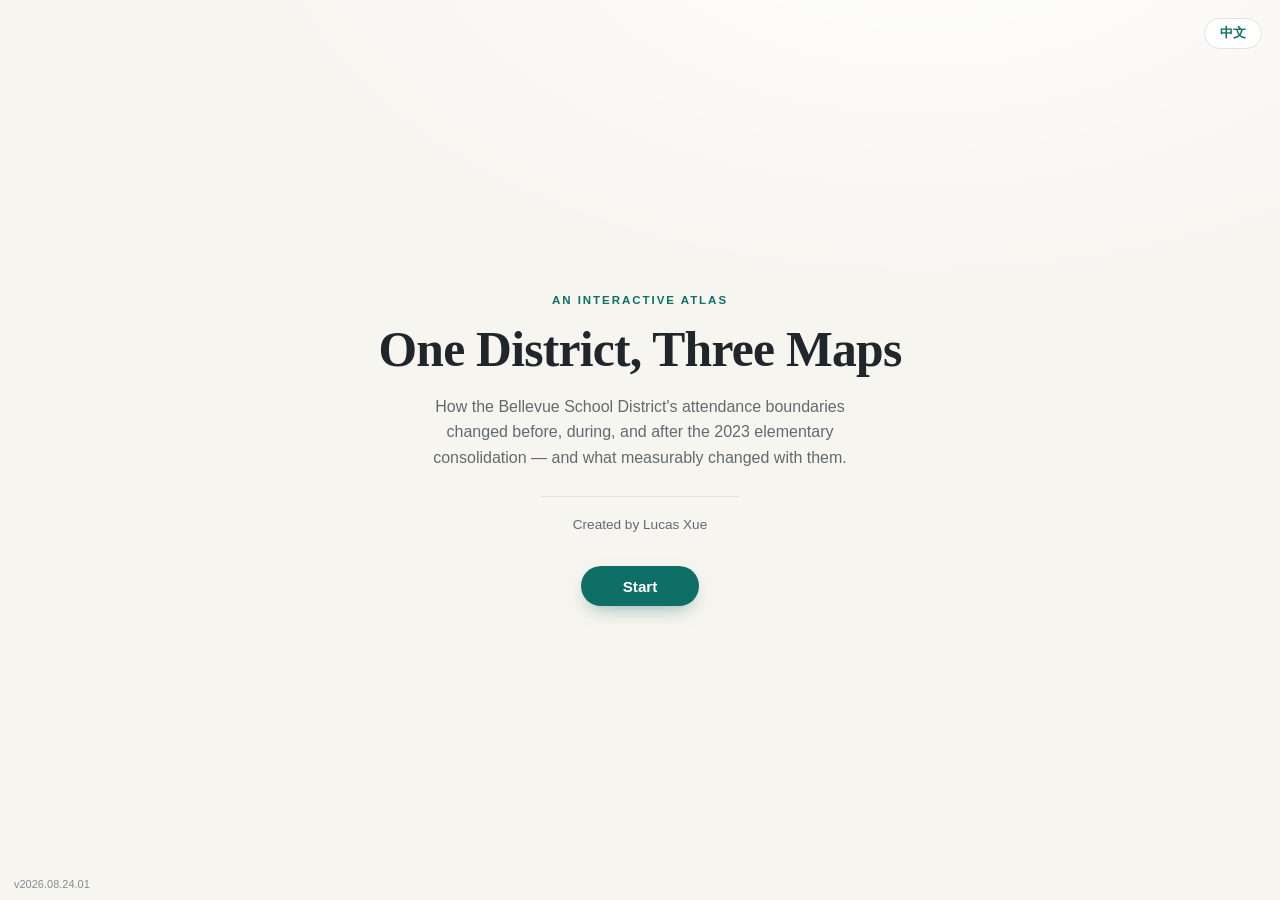
==== index.html @ 6201bab2 "Title page: author byline is Lucas Xue only; mentorship moves to an acknowledgement Per Prof. Zhao's" ====
<!DOCTYPE html>
<html lang="en">
<head>
  <meta charset="UTF-8" />
  <meta name="viewport" content="width=device-width, initial-scale=1.0" />
  <title>The 2023 Bellevue Elementary Rezoning</title>
  <meta name="description" content="An interactive map of how Bellevue School District's attendance-zone boundaries changed in 2023, and what changed with them." />
  <link rel="stylesheet" href="vendor/maplibre-gl.css?v=148" />
  <link rel="stylesheet" href="styles.css?v=148" />
  <script src="vendor/maplibre-gl-csp.js?v=148"></script>
</head>
<body>
  <div id="map"></div>

  <!-- Deployed-version stamp. Bump on EVERY push: YYYY.MM.DD.NN (NN = nth push that day). -->
  <div id="site-version" style="position:fixed;bottom:2px;left:50%;transform:translateX(-50%);z-index:6;font-size:11px;color:#2c3338;opacity:0.55;pointer-events:none;white-space:nowrap;">v2026.08.24.01</div>

  <!-- More-tabs launcher, top-left -->
  <div class="tabs-launcher">
    <button class="tabs-btn" id="tabs-btn" aria-expanded="false" aria-haspopup="true"><span data-i18n="moretabs">More tabs</span> <span class="tabs-caret">&#9662;</span></button>
    <div class="tabs-menu" id="tabs-menu" hidden>
      <a class="tabs-item tabs-link" href="changes.html" data-i18n="nav_changes">Boundary changes</a>
      <a class="tabs-item tabs-link" href="analysis.html" data-i18n="nav_analysis">Analysis</a>
      <a class="tabs-item tabs-link" href="methods.html" data-i18n="nav_methods">Methods &amp; sources</a>
      <a class="tabs-item tabs-link" href="definitions.html" data-i18n="nav_defs">Definitions &amp; references</a>
    </div>
  </div>

  <!-- Floating layers / legend card -->
  <div class="panel panel-legend" id="legend-panel">
    <button class="district-btn" id="district-btn" data-i18n="ov">District overview</button>
    <button class="district-btn" id="graph-btn" data-i18n="gm">Graph mode</button>
    <div class="level-tabs state-tabs" role="tablist" aria-label="District era">
      <button class="level-tab state-tab" role="tab" aria-selected="false" data-state="a" data-i18n="st_a">pre-2018</button>
      <button class="level-tab state-tab" role="tab" aria-selected="false" data-state="b" data-i18n="st_b">2018&ndash;2023</button>
      <button class="level-tab state-tab is-active" role="tab" aria-selected="true" data-state="c" data-i18n="st_c">2023&ndash;now</button>
    </div>
    <div class="level-tabs" role="tablist" aria-label="School level">
      <button class="level-tab is-active" role="tab" aria-selected="true" data-level="elementary" data-i18n="lv_e">Elementary</button>
      <button class="level-tab" role="tab" aria-selected="false" data-level="middle" data-i18n="lv_m">Middle</button>
      <button class="level-tab" role="tab" aria-selected="false" data-level="high" data-i18n="lv_h">High</button>
    </div>
    <div class="legend-row">
      <span class="swatch swatch-zone"></span>
      <span id="zone-legend-label">Elementary attendance zone (2023&ndash;present)</span>
    </div>
    <div class="legend-row">
      <span class="swatch swatch-district"></span>
      <span data-i18n="leg_district">School district boundary</span>
    </div>
    <div class="legend-row">
      <span class="pin-swatch pin-main"></span>
      <span data-i18n="leg_main">Attendance-area school</span>
    </div>
    <div class="legend-row">
      <span class="pin-swatch pin-choice"></span>
      <span data-i18n="leg_choice">Choice school</span>
    </div>
    <p class="map-hint" data-i18n="hint">Click a zone for its metrics &middot; click a pin for the school</p>

    <div class="choro-legend" id="choro-legend" hidden></div>

    <div class="panel-divider"></div>
    <div class="basemap-controls">
      <span class="control-label" data-i18n="lay">Layers</span>
      <label class="chk"><input type="checkbox" id="chk-neighborhoods" /> <span class="nbh-swatch"></span><span data-i18n="nbh">Neighborhoods</span></label>
      <label class="chk"><input type="checkbox" id="chk-racelayer" /> <span data-i18n="race">Racial composition (blocks)</span></label>
      <div class="pin-mode race-opts" id="race-opts" hidden>
        <button class="pin-mode-btn race-grp on" data-grp="w" data-i18n="r_w">White</button>
        <button class="pin-mode-btn race-grp" data-grp="a" data-i18n="r_a">Asian</button>
        <button class="pin-mode-btn race-grp" data-grp="h" data-i18n="r_h">Hispanic</button>
        <button class="pin-mode-btn race-grp" data-grp="b" data-i18n="r_b">Black</button>
      </div>
      <button class="info-btn" id="nbh-info-btn" aria-expanded="false" title="Why some areas have no neighborhood">i</button>
      <div class="metric-defs layer-info" id="nbh-info" data-i18n="nbh_info" hidden>
        These are the City of Bellevue's official neighborhoods, so they cover the city only. The school
        district also reaches into Clyde Hill, Medina, Hunts Point, Yarrow Point, Beaux Arts, and parts of
        Redmond, Kirkland &amp; Newcastle &mdash; separate towns with no Bellevue neighborhood. Likewise, some
        neighborhoods (e.g. Cougar Mountain / Lakemont) are partly served by other school districts.
        <br /><br />
        <b>How the split count works:</b> each neighborhood is colored by how many of this level's
        attendance zones its school-age children are divided across. Portions living <em>outside</em> the
        district do <b>not</b> count as an extra school &mdash; they are listed separately in the popup.
        Green = kept whole (1 school); red = split across the most schools.
      </div>
    </div>
    <div class="panel-divider"></div>
    <div class="basemap-controls">
      <span class="control-label" data-i18n="exp">Explore &mdash; what's my school?</span>
      <div class="addr-row">
        <input type="text" id="addr-input" data-i18n-ph="ph_addr" placeholder="Add a pin: type an address&hellip;" />
        <button id="addr-go" title="Search the address and add a pin" data-i18n="add">Add</button>
      </div>
      <button class="pin-btn ghost" id="add-pin-btn" data-i18n="pin_click">&hellip;or click the map to place a pin</button>
      <button class="pin-btn ghost" id="route-btn" data-i18n="route">Measure a route (two blue markers)</button>
      <div class="route-info" id="route-info" hidden></div>
    </div>
    <div class="panel-divider"></div>
    <div class="basemap-controls">
      <span class="control-label" data-i18n="tm">Travel mode</span>
      <div class="pin-mode profile-mode">
        <button class="pin-mode-btn profile-btn on" data-profile="drive" data-i18n="drv">driving</button>
        <button class="pin-mode-btn profile-btn" data-profile="walk" data-i18n="wlk">walking</button>
      </div>
    </div>
    <div class="panel-divider"></div>
    <div class="basemap-controls">
      <span class="control-label" data-i18n="du">Distance units</span>
      <div class="pin-mode unit-mode">
        <button class="pin-mode-btn unit-btn" data-unit="mi" data-i18n="u_mi">miles</button>
        <button class="pin-mode-btn unit-btn" data-unit="km" data-i18n="u_km">km</button>
      </div>
    </div>
    <div class="panel-divider"></div>
    <button class="lang-btn" id="panel-lang" title="Switch language">中文</button>
  </div>

  <!-- Zone detail side panel (opens on zone click) -->
  <aside class="panel panel-detail" id="detail-panel" aria-live="polite">
    <button class="detail-close" id="detail-close" aria-label="Close panel">&times;</button>
    <div id="detail-body"></div>
  </aside>

  <!-- Graph mode: small-multiple era charts -->
  <div id="graph-mode" hidden>
    <div class="gm-head">
      <div>
        <h2 data-i18n="gm_title">Graph mode</h2>
        <p class="gm-note" data-i18n="gm_note">Each chart tracks one measure for one school's zone across the three boundary eras.
        Demographics use the fixed 2020 population snapshot, so changes reflect <b>boundary changes only</b>.
        Distance measures follow the current travel mode. Descriptive only &mdash; no judgment implied.</p>
      </div>
      <button class="district-btn gm-close-btn" id="gm-close" data-i18n="gm_back">&larr; Back to map</button>
    </div>
    <div class="gm-grid" id="gm-grid"></div>
  </div>

  <!-- Entry screens + shared language state (injected; shown on fresh entry only) -->
  <script src="intro.js?v=148"></script>

  <script>
    (function () {
      const btn = document.getElementById("tabs-btn");
      const menu = document.getElementById("tabs-menu");
      const setOpen = (open) => {
        menu.hidden = !open;
        btn.setAttribute("aria-expanded", String(open));
      };
      btn.addEventListener("click", (e) => {
        e.stopPropagation();
        setOpen(menu.hidden);
      });
      document.addEventListener("click", (e) => {
        if (!menu.hidden && !menu.contains(e.target)) setOpen(false);
      });
      document.addEventListener("keydown", (e) => {
        if (e.key === "Escape" && !menu.hidden) setOpen(false);
      });
    })();
  </script>

  <script>
    const MAPTILER_KEY = "z7fBe8Wbh3urlylwknlf";
    const DATA_VER = "148";   // cache-bust the data GeoJSON when it is regenerated

    /* ---- in-place Chinese for all dynamic panel content ----
     * T() looks a string up in ZHD when the shared language is Chinese and
     * falls back to the English original, so unmatched data values stay safe. */
    const isZH = () => (localStorage.getItem("bsd_lang") || "en") === "zh";
    const ZHD = {
      /* metric labels */
      "Convex hull ratio": "凸包比", "Min. rectangle ratio": "最小外接矩形比",
      "Moment of inertia": "转动惯量", "Area": "面积", "Perimeter": "周长",
      "Polsby–Popper percentile": "Polsby–Popper 百分位", "Reock percentile": "Reock 百分位",
      "Convex hull percentile": "凸包比百分位",
      "White %": "白人 %", "Asian %": "亚裔 %", "Hispanic %": "西语裔 %", "Black %": "非裔 %",
      "Median household income": "家庭收入中位数", "Median home value": "房价中位数",
      "Limited-English households %": "英语能力有限户 %",
      "School-age population (5–17)": "学龄人口（5–17 岁）",
      "Mix gap (difference from district mix)": "构成差距（与全学区构成之差）",
      "School enrollment (actual headcount)": "在校人数（实际统计）",
      "Building capacity (seats)": "校舍容量（座位数）",
      "Utilization (% of capacity)": "使用率（容量百分比）",
      "Avg. distance to assigned school": "到指定学校的平均距离",
      "Within 3 km of assigned school": "距指定学校 3 公里内",
      "Avg. distance to Advanced Learning": "到高阶学习的平均距离",
      "Within 3 km of Advanced Learning": "距高阶学习 3 公里内",
      "Avg. distance to dual-language": "到双语沉浸的平均距离",
      "Within 3 km of dual-language": "距双语沉浸 3 公里内",
      "Avg. distance to special-ed": "到特教项目的平均距离",
      "Within 3 km of special-ed": "距特教项目 3 公里内",
      "Avg. distance to IB (Interlake)": "到 IB（Interlake）的平均距离",
      "Within 3 km of IB (Interlake)": "距 IB（Interlake）3 公里内",
      "White residents": "白人居民数", "Asian residents": "亚裔居民数",
      "Hispanic residents": "西语裔居民数", "Black residents": "非裔居民数",
      "Limited-English households": "英语能力有限的家庭户数",
      "Children within 3 km of assigned school": "距指定学校 3 公里内的儿童数",
      "Children within 3 km of Advanced Learning": "距高阶学习 3 公里内的儿童数",
      "Children within 3 km of dual-language": "距双语沉浸 3 公里内的儿童数",
      "Children within 3 km of special-ed": "距特教项目 3 公里内的儿童数",
      "Children within 3 km of IB (Interlake)": "距 IB（Interlake）3 公里内的儿童数",
      /* metric hints */
      "4πA ÷ P², where A = area, P = perimeter. 1 = a perfect circle; lower = more contorted outline.":
        "4πA ÷ P²，其中 A 为面积，P 为周长。1 = 正圆；越低表示轮廓越曲折。",
      "This zone's Polsby–Popper score ranked against the other zones at the same level.":
        "该分区的 Polsby–Popper 得分在同学段各分区中的排位。",
      "Area ÷ area of the smallest circle that encloses the zone. 1 = a circle.":
        "面积 ÷ 能包住该分区的最小圆的面积。1 = 圆形。",
      "This zone's Reock score ranked against the other zones at the same level.":
        "该分区的 Reock 得分在同学段各分区中的排位。",
      "Area ÷ area of the zone's convex hull (the smallest convex shape containing it). Measures how much the outline caves in.":
        "面积 ÷ 该分区凸包（包含它的最小凸形）的面积。测量轮廓向内凹陷的程度。",
      "This zone's convex-hull ratio ranked against the other zones at the same level.":
        "该分区的凸包比在同学段各分区中的排位。",
      "Area ÷ area of the smallest rotated rectangle that encloses the zone.":
        "面积 ÷ 能装下该分区的最小旋转矩形的面积。",
      "A² ÷ (2π · polar second moment of area about the centroid). 1 = a circle; rewards mass held close to the center.":
        "A² ÷（2π · 关于质心的极二阶矩）。1 = 圆形；面积越集中于中心得分越高。",
      "Zone area, computed in UTM zone 10N (metres).": "分区面积，按 UTM 第 10N 带（米制）计算。",
      "Length of the zone boundary, computed in UTM zone 10N.": "分区边界长度，按 UTM 第 10N 带计算。",
      /* race + program labels */
      "White": "白人", "Asian": "亚裔", "Hispanic": "西语裔", "Black": "非裔",
      "Two or more": "两个及以上族裔", "Other": "其他",
      "Advanced Learning": "高阶学习项目", "Dual-language immersion": "双语沉浸项目",
      "Special-ed program": "特殊教育项目", "International Baccalaureate (IB)": "国际文凭课程（IB）",
      /* level / era words */
      "Elementary attendance zone": "小学入学分区", "Middle school attendance zone": "初中入学分区",
      "High school attendance zone": "高中入学分区",
      "Elementary": "小学", "Middle School": "初中", "High School": "高中",
      "pre-2018": "2018 年前", "2023–present": "2023 至今",
      "pre-2018 boundaries (federal SABS 2015-16 survey — approximate)": "2018 年前边界（联邦 SABS 2015–16 调查，近似）",
      "2018–2023 boundaries": "2018–2023 边界",
      "current (post-2023) boundaries": "现行（2023 年后）边界",
      /* school popup data values */
      "Attendance-area school": "划片入学学校",
      "Choice / immersion school": "选校制／沉浸式学校",
      "Choice school (grades 6–12)": "选校制学校（6–12 年级）",
      "Advanced Learning Centered": "高阶学习项目（AL Centered）",
      "Advanced Placement (AP)": "大学先修课程（AP）",
      "Arabic Language Program": "阿拉伯语项目",
      "Bellevue Big Picture (choice)": "Bellevue Big Picture（选校制）",
      "Cascade (social / emotional / behavioral)": "Cascade（社交／情绪／行为）",
      "Inclusion": "融合教育",
      "Integrated Preschool (ages 3-5)": "融合学前班（3–5 岁）",
      "Japanese Dual Language Immersion": "日语双语沉浸",
      "Korean Language Program": "韩语项目",
      "Mandarin Dual Language Immersion": "中文双语沉浸",
      "Olympic (autism spectrum)": "Olympic（自闭症谱系）",
      "Pacific (developmental / intellectual disabilities)": "Pacific（发育／智力障碍）",
      "Spanish Dual Language Immersion (schoolwide)": "西班牙语双语沉浸（全校制）",
      "Spanish Dual Language Immersion (strand)": "西班牙语双语沉浸（班级制）",
      "Transitions (ages 18-21)": "Transitions（18–21 岁）",
      /* small UI bits */
      "percent": "百分比", "counts": "数量", "distance": "距离", "time": "时间",
      "distribution": "分布", "price history": "房价历史",
      "Avg. walk time": "平均步行时间", "Avg. drive time": "平均驾车时间",
      "Avg. walking distance": "平均步行距离", "Avg. road distance": "平均道路距离",
      "Avg. straight-line distance": "平均直线距离",
      "Within 20 min walk": "步行 20 分钟内", "Within 10 min drive": "驾车 10 分钟内",
      "Within 3 km": "3 公里内",
      "Enrollment": "在校人数", "Building capacity": "校舍容量", "Utilization": "使用率",
      "Rezoning history": "重划历史", "At a glance": "一览",
      "pre-'18": "'18 前", "'23–now": "'23–今",
      "Ranking": "排名", "Hide ranking": "收起排名",
      /* stability strips */
      "Opened fall 2018, at the start of this era; closed in the 2023 consolidation at its end.":
        "2018 年秋开办（本时期之初）；本时期结束时在 2023 年合并中关闭。",
      "Closed in the 2023 consolidation, at the end of this era.": "本时期结束时在 2023 年合并中关闭。",
      "Gave up territory when Wilburton opened (2018); took much of it back when Wilburton closed (2023).":
        "Wilburton 开办时（2018）划出土地；Wilburton 关闭时（2023）收回大半。",
      "No boundary changes during this era (2018–2023).": "本时期（2018–2023）边界无变化。",
      "Middle-school boundaries did not change during this era.": "本时期初中边界未变。",
      "High-school boundaries did not change during this era.": "本时期高中边界未变。",
      "Later closed in the 2023 consolidation.": "后于 2023 年合并中关闭。",
      "Later gave up territory when Wilburton opened (2018).": "后在 Wilburton 开办时（2018）划出土地。",
      "Boundaries as surveyed in the federal SABS 2015-16 snapshot (different source than the city layers — approximate).":
        "边界来自联邦 SABS 2015–16 调查快照（与市政图层来源不同，近似）。",
      "Middle-school boundaries unchanged across all three eras.": "初中边界三个时期均未变。",
      "High-school boundaries unchanged across all three eras.": "高中边界三个时期均未变。",
      "Rezoned twice in five years: gave up territory when Wilburton opened (2018), then took much of it back when Wilburton closed (2023).":
        "五年内被重划两次：Wilburton 开办时（2018）划出土地，Wilburton 关闭时（2023）又收回大半。",
      "Rezoned in 2023: absorbed most of the closed Eastgate zone.": "2023 年被重划：吸收了被关闭的 Eastgate 分区的大部分。",
      "Rezoned in 2023 in name only: gained about four acres of the closed Eastgate zone, too small to contain any of the census blocks used to count population.": "2023 年仅名义上被重划：从被关闭的 Eastgate 分区获得约四英亩土地，面积过小，未包含任何用于统计人口的普查区块。",
      "Boundaries stable in 2023; gained the Advanced Learning program (moved from Spiritridge).":
        "2023 年边界未动；获得高阶学习项目（自 Spiritridge 迁来）。",
      "Considered for consolidation in the 2023 process; kept open with no boundary change.":
        "2023 年曾列入合并候选；最终保留，边界未变。",
      "No boundary changes in the 2023 consolidation.": "2023 年合并中边界无变化。",
      "Middle-school boundaries did not change in the 2023 elementary consolidation; a later consolidation study did not lead to closures.":
        "2023 年小学合并未改变初中边界；其后的合并研究也没有导致关校。",
      "High-school boundaries did not change in the 2023 elementary consolidation.":
        "2023 年小学合并未改变高中边界。"
    };
    const T = s => { if (!isZH()) return s; const v = ZHD[s]; return v != null ? v : s; };

    if (typeof maplibregl !== "undefined") {
      // strict-CSP hosts (e.g. Railway) block blob: workers; use the same-origin worker file
      maplibregl.setWorkerUrl("vendor/maplibre-gl-csp-worker.js?v=148");
    }
    if (typeof maplibregl === "undefined") {
      document.getElementById("map").innerHTML =
        '<div class="map-error">Map library failed to load. Serve this folder over http ' +
        '(<code>python -m http.server</code>) and confirm <code>vendor/maplibre-gl.js</code> exists.</div>';
      throw new Error("maplibregl not loaded");
    }

    const STYLES = {
      grayscale: `https://api.maptiler.com/maps/dataviz/style.json?key=${MAPTILER_KEY}`,
      hybrid:    `https://api.maptiler.com/maps/hybrid/style.json?key=${MAPTILER_KEY}`,   // satellite + labels
      outdoor:   `https://api.maptiler.com/maps/outdoor/style.json?key=${MAPTILER_KEY}`   // topographic
    };
    const DEM_URL = `https://api.maptiler.com/tiles/terrain-rgb-v2/tiles.json?key=${MAPTILER_KEY}`;

    // Soft, low-saturation palette. Only to distinguish adjacent zones; no ordering implied.
    const ZONE_COLORS = [
      "#8fb3a6", "#c7b39a", "#9fb0cd", "#cbbf95", "#b6a3c1", "#94bcc0",
      "#cfa99c", "#aec49a", "#b3aacf", "#9cb8c9", "#d0c1a4", "#a9c8bb",
      "#c6adb4", "#a7c1a4"
    ];
    // Compactness metrics for the zone detail panel. Order = display order (2 per row).
    const COMPACTNESS = [
      { key: "polsby_popper",     label: "Polsby–Popper",            hint: "4πA ÷ P², where A = area, P = perimeter. 1 = a perfect circle; lower = more contorted outline." },
      { key: "pp_percentile",     label: "Polsby–Popper percentile", pct: true, hint: "This zone's Polsby–Popper score ranked against the other zones at the same level." },
      { key: "reock",             label: "Reock",                    hint: "Area ÷ area of the smallest circle that encloses the zone. 1 = a circle." },
      { key: "reock_percentile",  label: "Reock percentile",         pct: true, hint: "This zone's Reock score ranked against the other zones at the same level." },
      { key: "convex_hull",       label: "Convex hull ratio",        hint: "Area ÷ area of the zone's convex hull (the smallest convex shape containing it). Measures how much the outline caves in." },
      { key: "convex_percentile", label: "Convex hull percentile",   pct: true, hint: "This zone's convex-hull ratio ranked against the other zones at the same level." },
      { key: "bounding_rect",     label: "Min. rectangle ratio",     hint: "Area ÷ area of the smallest rotated rectangle that encloses the zone." },
      { key: "moment_inertia",    label: "Moment of inertia",        hint: "A² ÷ (2π · polar second moment of area about the centroid). 1 = a circle; rewards mass held close to the center." },
      { key: "area_km2",          label: "Area",                     unit: "km²", hint: "Zone area, computed in UTM zone 10N (metres)." },
      { key: "perimeter_km",      label: "Perimeter",                unit: "km",  hint: "Length of the zone boundary, computed in UTM zone 10N." }
    ];

    const LEVELS = ["elementary", "middle", "high"];
    const LEVEL_META = {
      elementary: { legend: "Elementary attendance zone", suffix: "Elementary" },
      middle:     { legend: "Middle school attendance zone", suffix: "Middle School" },
      high:       { legend: "High school attendance zone", suffix: "High School" }
    };
    const STATE_META = {
      a: { era: "pre-2018", note: "pre-2018 boundaries (federal SABS 2015-16 survey — approximate)" },
      b: { era: "2018–2023", note: "2018–2023 boundaries" },
      c: { era: "2023–present", note: "current (post-2023) boundaries" }
    };
    let activeState = "c";
    const eraLabel = () => STATE_META[activeState].era;

    let DATA = null;
    let activeLevel = "elementary";
    let hovered = null;              // { level, id }
    let selected = null;             // { level, id } zone showing in the detail panel
    let schoolMarkers = { elementary: [], middle: [], high: [] };  // per-level DOM pins (persist across style swaps)
    const PIN_COLORS = { main: "#e03131", choice: "#f4b400" };
    let wantHillshade = false;       // strong 2D shaded relief (when Terrain is on)
    let want3D = false;              // elevation loaded so a manual tilt shows 3D
    let neighborhoodsOn = false;     // red neighborhood-boundary overlay
    let raceLayerOn = false;         // block-level racial-composition choropleth
    let raceGroup = "w";             // w | a | h | b
    let currentStyleUrl = STYLES.grayscale;
    let styleToken = 0;             // guards against stale style swaps
    let didInitialFit = false;
    let interactionsAttached = false;

    const map = new maplibregl.Map({
      container: "map",
      style: STYLES.grayscale,
      center: [-122.164, 47.6045],
      zoom: 11.2,
      maxPitch: 75,
      attributionControl: true
    });
    map.addControl(new maplibregl.NavigationControl({ visualizePitch: true }), "bottom-right");
    map.addControl(new maplibregl.FullscreenControl({ container: document.documentElement }), "bottom-right");
    map.on("error", (e) => console.error("MapLibre error:", e && e.error ? e.error.message : e));

    async function getJSON(url) {
      const res = await fetch(url);
      if (!res.ok) throw new Error(`${url}: ${res.status}`);
      return res.json();
    }
    function colorExpr(labels) {
      const names = labels.features.map(f => f.properties.name).sort();
      const expr = ["match", ["get", "name"]];
      names.forEach((n, i) => expr.push(n, ZONE_COLORS[i % ZONE_COLORS.length]));
      expr.push("#b0b0b0");
      return expr;
    }

    // Reliable: run cb once the current style is truly loaded (polls, no event-name guesswork).
    function whenStyleReady(cb) {
      if (map.isStyleLoaded()) cb();
      else setTimeout(() => whenStyleReady(cb), 60);
    }
    // Swap basemap and re-add everything once the NEW style is fully loaded (token guards stale swaps).
    function setBasemap(url) {
      currentStyleUrl = url;
      const my = ++styleToken;
      map.setStyle(url);
      const tryRebuild = () => {
        if (my !== styleToken) return;             // a newer swap superseded this one
        if (map.isStyleLoaded()) rebuildLayers();
        else setTimeout(tryRebuild, 60);
      };
      setTimeout(tryRebuild, 60);                   // start next tick so setStyle takes effect first
    }

    function ensureDem() {
      if (!map.getSource("dem")) map.addSource("dem", { type: "raster-dem", url: DEM_URL, tileSize: 256 });
    }
    function applyTerrainState() {
      if (want3D) {
        ensureDem();
        map.setTerrain({ source: "dem", exaggeration: 1.6 });   // elevation loaded; stays flat until tilted
      } else {
        map.setTerrain(null);
        if (map.getPitch() > 5) map.easeTo({ pitch: 0, duration: 500 });
      }
    }
    function applyHillshadeState() {
      const ids = ["hillshade", "hillshade-b"];
      if (wantHillshade) {
        ensureDem();
        const under = map.getLayer("fill-elementary") ? "fill-elementary" : undefined;
        // Primary relief, lit from the NW (standard cartographic convention).
        if (!map.getLayer("hillshade")) map.addLayer({
          id: "hillshade", type: "hillshade", source: "dem",
          paint: {
            "hillshade-exaggeration": 1,
            "hillshade-illumination-direction": 315,
            "hillshade-shadow-color": "#16232b",
            "hillshade-highlight-color": "#ffffff",
            "hillshade-accent-color": "#3d4852"
          }
        }, under);
        // Cross-light from the opposite side to pull out more slope detail (multi-directional).
        if (!map.getLayer("hillshade-b")) map.addLayer({
          id: "hillshade-b", type: "hillshade", source: "dem",
          paint: {
            "hillshade-exaggeration": 0.65,
            "hillshade-illumination-direction": 135,
            "hillshade-shadow-color": "#23323c",
            "hillshade-highlight-color": "rgba(255,255,255,0.4)",
            "hillshade-accent-color": "rgba(0,0,0,0)"
          }
        }, under);
      } else {
        ids.forEach(id => { if (map.getLayer(id)) map.removeLayer(id); });
      }
    }

    // (Re)build every custom layer + terrain state. Idempotent; runs after each style load.
    function rebuildLayers() {
      if (!DATA) return;

      // block race layer sits beneath the zone fills
      if (DATA.blocksRace) {
        if (!map.getSource("blocks-race")) map.addSource("blocks-race", { type: "geojson", data: DATA.blocksRace });
        if (!map.getLayer("blocks-race-fill")) map.addLayer({
          id: "blocks-race-fill", type: "fill", source: "blocks-race",
          layout: { visibility: raceLayerOn ? "visible" : "none" },
          paint: { "fill-color": "#cccccc", "fill-opacity": 0.6 }
        });
      }
      for (const lvl of LEVELS) {
        if (!map.getSource(`zones-${lvl}`)) map.addSource(`zones-${lvl}`, { type: "geojson", data: DATA.levels[lvl].zones, generateId: true });
        if (!map.getSource(`labels-${lvl}`)) map.addSource(`labels-${lvl}`, { type: "geojson", data: DATA.levels[lvl].labels });
      }
      for (const lvl of LEVELS) {
        const vis = lvl === activeLevel ? "visible" : "none";
        if (!map.getLayer(`fill-${lvl}`)) map.addLayer({
          id: `fill-${lvl}`, type: "fill", source: `zones-${lvl}`, layout: { visibility: vis },
          paint: {
            "fill-color": colorExpr(DATA.levels[lvl].labels),
            "fill-opacity": [
              "case",
              ["boolean", ["feature-state", "hover"], false], 0.72,
              ["boolean", ["feature-state", "selected"], false], 0.68,
              0.42
            ]
          }
        });
        if (!map.getLayer(`line-${lvl}`)) map.addLayer({
          id: `line-${lvl}`, type: "line", source: `zones-${lvl}`, layout: { visibility: vis },
          paint: {
            "line-color": "#242a2e",
            "line-width": ["case", ["boolean", ["feature-state", "selected"], false], 5, 2.4],
            "line-opacity": 0.95
          }
        });
      }
      if (!map.getSource("district")) map.addSource("district", { type: "geojson", data: DATA.district });
      if (!map.getLayer("district-line")) map.addLayer({
        id: "district-line", type: "line", source: "district",
        paint: { "line-color": "#242a2e", "line-width": 2.6 }
      });
      // Neighborhood overlay: red lines above the zone lines; invisible fill for click hit-testing.
      if (DATA.neighborhoods) {
        const nvis = neighborhoodsOn ? "visible" : "none";
        if (!map.getSource("neighborhoods")) map.addSource("neighborhoods", { type: "geojson", data: DATA.neighborhoods, generateId: true });
        if (!map.getLayer("nbh-fill")) map.addLayer({
          id: "nbh-fill", type: "fill", source: "neighborhoods",
          layout: { visibility: nvis }, paint: { "fill-color": "#000000", "fill-opacity": 0 }
        });
        if (!map.getLayer("nbh-line")) map.addLayer({
          id: "nbh-line", type: "line", source: "neighborhoods",
          layout: { visibility: nvis },
          paint: {
            "line-color": "#c0392b",
            "line-width": ["case", ["boolean", ["feature-state", "selected"], false], 5, 2.4],
            "line-opacity": 0.95
          }
        });
      }
      for (const lvl of LEVELS) {
        if (!map.getLayer(`labels-${lvl}`)) map.addLayer({
          id: `labels-${lvl}`, type: "symbol", source: `labels-${lvl}`,
          layout: {
            visibility: lvl === activeLevel ? "visible" : "none",
            "text-field": ["get", "name"], "text-size": 12,
            "text-font": ["Open Sans Semibold", "Arial Unicode MS Bold"], "text-max-width": 8
          },
          paint: { "text-color": "#2c3338", "text-halo-color": "#ffffff", "text-halo-width": 1.6 }
        });
      }

      applyHillshadeState();
      applyTerrainState();

      if (!interactionsAttached) { LEVELS.forEach(attachInteractions); interactionsAttached = true; }
      if (raceLayerOn) applyRaceLayer();          // restore block coloring after a basemap swap
      else if (neighborhoodsOn) applyNbhMode();   // restore split-count coloring after a basemap swap
      else if (activeMetric) applyChoropleth();   // restore metric coloring after a basemap swap
      if (routeGeom) drawRoute();                 // restore the blue route line after a basemap swap

      if (!didInitialFit) {
        const b = new maplibregl.LngLatBounds();
        const walk = (c) => Array.isArray(c[0]) ? c.forEach(walk) : b.extend(c);
        DATA.district.features.forEach(f => walk(f.geometry.coordinates));
        map.fitBounds(b, { padding: { top: 40, bottom: 90, left: 60, right: 60 }, duration: 0 });
        didInitialFit = true;
      }
    }

    // Initial data load, then build layers once the initial style is ready.
    (async () => {
      let schools = {};
      try {
        const district = await getJSON(`data/bellevue_district.geojson?v=${DATA_VER}`);
        const levels = {};
        for (const lvl of LEVELS) {
          const [zones, labels, sch] = await Promise.all([
            getJSON(`data/bellevue_${lvl}_zones.geojson?v=${DATA_VER}`),
            getJSON(`data/bellevue_${lvl}_labels.geojson?v=${DATA_VER}`),
            getJSON(`data/bellevue_${lvl}_schools.geojson?v=${DATA_VER}`)
          ]);
          levels[lvl] = { zones, labels };
          schools[lvl] = sch;
        }
        const neighborhoods = await getJSON(`data/bellevue_neighborhoods.geojson?v=${DATA_VER}`);
        const blocksRace = await getJSON(`data/bellevue_blocks_race.geojson?v=${DATA_VER}`);
        const districtStats = await getJSON(`data/bellevue_district_stats.json?v=${DATA_VER}`);
        const zhvi = await getJSON(`data/bellevue_zhvi.json?v=${DATA_VER}`);
        // historical states: only elementary differs; middle/high reuse the current layers
        const states = { c: { levels, schools } };
        for (const S of ["b", "a"]) {
          const [z, l, sc] = await Promise.all([
            getJSON(`data/bellevue_${S}_elementary_zones.geojson?v=${DATA_VER}`),
            getJSON(`data/bellevue_${S}_elementary_labels.geojson?v=${DATA_VER}`),
            getJSON(`data/bellevue_${S}_elementary_schools.geojson?v=${DATA_VER}`)
          ]);
          states[S] = {
            levels: { elementary: { zones: z, labels: l }, middle: levels.middle, high: levels.high },
            schools: { elementary: sc, middle: schools.middle, high: schools.high }
          };
        }
        DATA = { district, levels, schools, neighborhoods, districtStats, zhvi, states, blocksRace };
      } catch (err) {
        console.error("Data failed to load. Serve over http, not file://.", err);
        return;
      }
      createAllSchoolMarkers(schools);
      createStateMarkers();
      setActiveMarkers(activeLevel);
      restoreUserPins();   // bring back saved pins (silently - no popups)
      document.getElementById("zone-legend-label").innerHTML = `${T(LEVEL_META[activeLevel].legend)}（${T(eraLabel())}）`;
      whenStyleReady(() => { rebuildLayers(); applyUrlPreset(); });
    })();

    // URL presets, e.g. index.html?state=b&level=elementary&metric=utilization&zone=Woodridge
    // Lets the Analysis tab (and the paper) link straight to a configured view.
    function applyUrlPreset() {
      const q = new URLSearchParams(location.search);
      const st = q.get("state"), lvl = q.get("level"), met = q.get("metric"), zone = q.get("zone");
      if (lvl && ["elementary", "middle", "high"].includes(lvl) && lvl !== activeLevel) switchLevel(lvl);
      if (st && ["a", "b", "c"].includes(st) && st !== activeState) switchState(st);
      if (met && CHORO_BY_ID[met]) {
        activeMetric = met;
        document.querySelectorAll(".choro-check").forEach(cb => { cb.checked = cb.dataset.metric === met; });
        applyChoropleth();
      }
      if (q.get("nbh") === "1") {
        const cb = document.getElementById("chk-neighborhoods");
        if (cb && !cb.checked) { cb.checked = true; cb.dispatchEvent(new Event("change")); }
      }
      if (q.get("graph") === "1") {
        const gb = document.getElementById("graph-btn");
        if (gb) gb.click();
      }
      if (q.get("overview") === "1") openDistrict();
      if (zone && DATA) {
        const L = DATA.levels[activeLevel];
        const ft = L && L.zones.features.find(f => (f.properties.name || "").toLowerCase() === zone.toLowerCase());
        if (ft) {
          openDetail(ft.properties, activeLevel);
          const b = new maplibregl.LngLatBounds();
          (function walk(c) { typeof c[0] === "number" ? b.extend(c) : c.forEach(walk); })(ft.geometry.coordinates);
          map.fitBounds(b, { padding: 140, maxZoom: 13, duration: 800 });
        }
      }
    }

    // Google-style teardrop pin as an inline SVG element (color via currentColor).
    function makePin(color, scale) {
      const s = scale || 1;
      const el = document.createElement("div");
      el.className = "school-pin";
      el.style.color = color;
      // pin clicks are the pin's business only — don't bubble into the map's zone/neighborhood handlers
      el.addEventListener("click", e => e.stopPropagation());
      el.innerHTML =
        `<svg width="${Math.round(26 * s)}" height="${Math.round(34 * s)}" viewBox="0 0 26 34" xmlns="http://www.w3.org/2000/svg">` +
        '<path d="M13 0.8C6.2 0.8 0.8 6.2 0.8 13c0 9 12.2 20.2 12.2 20.2S25.2 22 25.2 13C25.2 6.2 19.8 0.8 13 0.8z" ' +
        'fill="currentColor" stroke="#ffffff" stroke-width="1.6"/>' +
        '<circle cx="13" cy="12.6" r="4.6" fill="#ffffff"/></svg>';
      return el;
    }

    function cleanRole(r) {
      const s = (r || "").toLowerCase(), zh = isZH();
      if (s.startsWith("unchanged")) return zh ? "入学边界未变" : "attendance boundaries unchanged";
      if (s.startsWith("receiver")) {
        const from = s.includes("wilburton") ? "Wilburton" : s.includes("eastgate") ? "Eastgate" : null;
        if (zh) return from ? `接收了来自 ${from} 的学生` : s.includes("advanced") ? "接收了学生（以及高阶学习项目）" : "接收了学生";
        return "received students" + (from ? " from " + from : s.includes("advanced") ? " (and the Advanced Learning program)" : "");
      }
      if (s.startsWith("considered")) return zh ? "曾列入合并候选" : "considered for consolidation";
      if (s.startsWith("closed") || s.startsWith("converted")) return zh ? "改为项目用址" : "converted to a program site";
      return r;
    }
    function sparkline(trend) {
      const pts = (trend || []).filter(t => t.n != null);
      if (pts.length < 2) return "";
      const ns = pts.map(t => t.n), mn = Math.min(...ns), mx = Math.max(...ns), sp = (mx - mn) || 1, w = 150, h = 30;
      const xy = pts.map((t, i) => `${(i / (pts.length - 1) * (w - 6) + 3).toFixed(1)},${(h - 3 - ((t.n - mn) / sp) * (h - 8)).toFixed(1)}`).join(" ");
      return `<svg class="sparkline" viewBox="0 0 ${w} ${h}" preserveAspectRatio="none"><polyline points="${xy}"/></svg>` +
        `<div class="spark-lab">${pts[0].year} → ${pts[pts.length - 1].year} ${T("Enrollment")} · ${mn.toLocaleString()}–${mx.toLocaleString()}</div>`;
    }
    function schoolPopupHTML(p) {
      const i = p.info || {};
      let h = `<div class="sch-pop"><strong>${p.display}</strong><div class="popup-sub">${T(p.type_label)}</div>`;
      if (i.enroll_current != null) {
        h += isZH()
          ? `<div class="sch-stat"><b>${i.enroll_current.toLocaleString()}</b> 名学生 <span class="muted">（${i.enroll_year}）</span>`
          : `<div class="sch-stat"><b>${i.enroll_current.toLocaleString()}</b> students <span class="muted">(${i.enroll_year})</span>`;
        if (i.capacity) h += isZH()
          ? ` &middot; 容量 ${i.capacity.toLocaleString()} &middot; 使用率 <b>${i.utilization}%</b>`
          : ` &middot; cap ${i.capacity.toLocaleString()} &middot; <b>${i.utilization}%</b> full`;
        h += `</div>`;
      }
      if (i.role) h += `<div class="sch-role"><span class="sch-tag">2023</span> ${cleanRole(i.role)}</div>`;
      if (i.ospi && i.ospi.n) {
        const o = i.ospi, zh = isZH(), n = o.n;
        const pc = c => Math.round(100 * c / n);
        const gs = RACE_GROUPS.filter(g => (o.race[g.key] || 0) > 0);
        const bar = gs.map(g => `<span class="race-seg" style="width:${pc(o.race[g.key])}%;background:${g.color}" title="${T(g.label)} ${pc(o.race[g.key])}%"></span>`).join("");
        const rlist = gs.map(g => `<span class="sd-r"><span class="dot" style="background:${g.color}"></span>${T(g.label)} ${pc(o.race[g.key])}%</span>`).join("");
        const stat = (lab, c) => `<span class="sd-s">${lab}<b>${pc(c)}%</b></span>`;
        h += `<div class="sch-demo"><div class="sch-lab">${zh ? "谁在这里就读" : "Who's enrolled here"} <span class="muted">· OSPI ${o.year}</span></div>` +
          `<div class="race-bar mini">${bar}</div><div class="sd-race">${rlist}</div>` +
          `<div class="sd-stats">` +
            stat(zh ? "低收入" : "Low-income", o.low_income) +
            stat(zh ? "英语学习者" : "English learners", o.ell) +
            stat(zh ? "高阶学习" : "Advanced Learning", o.highly_capable) +
            stat(zh ? "特殊教育" : "Special education", o.iep) +
          `</div>` +
          `<div class="sd-note">${zh ? "在读学生，非分区居民。" : "Enrolled students, not zone residents."}</div></div>`;
      }
      if (i.programs && i.programs.length) {
        h += `<div class="sch-progs"><div class="sch-lab">${isZH() ? "设有项目" : "Programs hosted"}</div>` +
          i.programs.map(pr => `<div class="sch-prog">${T(pr.program)}${pr.note ? `<span class="prog-note">${T(pr.note)}</span>` : ""}</div>`).join("") + `</div>`;
      }
      if (/puesta/i.test(p.name || "")) {
        h += `<div class="sd-note">${isZH()
          ? "注：这所学校在各时期之间自行迁址，与 2023 年合并无关——它的位置变化不是重划造成的效应。"
          : "Note: this school relocated between eras on its own, unrelated to the 2023 consolidation &mdash; its location change is not a redistricting effect."}</div>`;
      }
      return h + `</div>`;
    }

    function createAllSchoolMarkers(schools) {
      for (const lvl of LEVELS) {
        schools[lvl].features.forEach(f => {
          const p = f.properties;
          const popup = new maplibregl.Popup({ offset: 34, closeButton: true, maxWidth: "300px" })
            .setHTML(schoolPopupHTML(p));
          const marker = new maplibregl.Marker({ element: makePin(PIN_COLORS[p.kind] || PIN_COLORS.main), anchor: "bottom" })
            .setLngLat(f.geometry.coordinates)
            .setPopup(popup)
            .addTo(map);
          marker.getElement().style.display = "none";
          marker._label = p.display;   // for route-endpoint snapping
          marker._props = p;           // for re-rendering the popup on language change
          // our stopPropagation blocks MapLibre's map-level popup toggle - do it ourselves
          marker.getElement().addEventListener("click", () => marker.togglePopup());
          schoolMarkers[lvl].push(marker);
        });
      }
    }

    // Historical-state elementary pins (era-accurate locations, e.g. Jing Mei's old site).
    const stateMarkers = { a: [], b: [] };
    function createStateMarkers() {
      for (const S of ["a", "b"]) {
        DATA.states[S].schools.elementary.features.forEach(f => {
          const p = f.properties;
          const popup = new maplibregl.Popup({ offset: 34, closeButton: true, maxWidth: "300px" })
            .setHTML(schoolPopupHTML(p));
          const marker = new maplibregl.Marker({ element: makePin(PIN_COLORS[p.kind] || PIN_COLORS.main), anchor: "bottom" })
            .setLngLat(f.geometry.coordinates)
            .setPopup(popup)
            .addTo(map);
          marker.getElement().style.display = "none";
          marker._label = p.display;
          marker._props = p;
          marker.getElement().addEventListener("click", () => marker.togglePopup());
          stateMarkers[S].push(marker);
        });
      }
    }
    // Show only the active era + level's pins.
    function setActiveMarkers(level) {
      for (const L of LEVELS) schoolMarkers[L].forEach(m => { m.getElement().style.display = "none"; });
      ["a", "b"].forEach(S => stateMarkers[S].forEach(m => { m.getElement().style.display = "none"; }));
      if (neighborhoodsOn) return;   // neighborhoods layer: hide the school pins for a clean read
      const arr = (activeState !== "c" && level === "elementary")
        ? stateMarkers[activeState] : schoolMarkers[level];
      arr.forEach(m => { m.getElement().style.display = ""; });
    }

    function attachInteractions(lvl) {
      const fill = `fill-${lvl}`;
      map.on("mousemove", fill, (e) => {
        if (!e.features.length) return;
        if (hovered) map.setFeatureState({ source: `zones-${hovered.level}`, id: hovered.id }, { hover: false });
        hovered = { level: lvl, id: e.features[0].id };
        map.setFeatureState({ source: `zones-${lvl}`, id: hovered.id }, { hover: true });
        map.getCanvas().style.cursor = "pointer";
      });
      map.on("mouseleave", fill, () => {
        if (hovered) map.setFeatureState({ source: `zones-${hovered.level}`, id: hovered.id }, { hover: false });
        hovered = null;
        map.getCanvas().style.cursor = "";
      });
      map.on("click", fill, (e) => {
        if (addingPin) return;   // this click is placing a purple pin, not selecting a zone
        const feat = e.features[0];
        if (selected) map.setFeatureState({ source: `zones-${selected.level}`, id: selected.id }, { selected: false });
        selected = { level: lvl, id: feat.id };
        map.setFeatureState({ source: `zones-${lvl}`, id: feat.id }, { selected: true });
        openDetail(parseProps(feat.properties), lvl);
        if (neighborhoodsOn) showNeighborhoodPopup(e, lvl);
      });
    }

    // Neighborhood-mode popup: which schools does the clicked neighborhood get split across?
    let selectedNbh = null;       // feature id of the bolded neighborhood
    let nbhClickSeq = 0;          // guards stale popup-close events
    function clearNbhSelected() {
      if (selectedNbh !== null) {
        map.setFeatureState({ source: "neighborhoods", id: selectedNbh }, { selected: false });
        selectedNbh = null;
      }
    }
    function showNeighborhoodPopup(e, lvl) {
      const hits = map.queryRenderedFeatures(e.point, { layers: ["nbh-fill"] });
      clearNbhSelected();
      if (!hits.length) return;
      const feat = hits[0], p = feat.properties;
      selectedNbh = feat.id;
      map.setFeatureState({ source: "neighborhoods", id: feat.id }, { selected: true });
      let splits = p.splits;
      if (typeof splits === "string") { try { splits = JSON.parse(splits); } catch (_) { return; } }
      const key = (activeState !== "c" && lvl === "elementary") ? "elementary_" + activeState : lvl;
      const d = (splits && (splits[key] || splits[lvl])) || { zones: [], outside: 0, outside_n: 0 };
      const list = d.zones || [], outside = d.outside || 0;
      const label = isZH() ? "所" + T(LEVEL_META[lvl].suffix)
        : LEVEL_META[lvl].suffix.toLowerCase() + (list.length === 1 ? "" : "s");
      let mode = viewMode;   // popup starts in the panel's current view, then toggles independently
      const fv = s => mode === "pct" ? `${s.pct}%` : fmtInt(s.n);
      function bodyHTML() {
        const zh = isZH();
        if (!list.length && !outside) return `<span class="popup-sub">${zh ? "无学龄居民记录。" : "No school-age residents recorded."}</span>`;
        if (list.length === 1 && !outside) return zh ? `完整位于 <b>${list[0].school}</b> 分区内。` : `Entirely within the <b>${list[0].school}</b> zone.`;
        return (zh ? `分属 <b>${list.length} ${label}</b>` + (outside ? `（另有部分在学区外）` : "") + `：`
                   : `Split across <b>${list.length} ${label}</b>` + (outside ? ` (plus outside the district)` : "") + `:`) +
          `<div class="nbh-splits">` +
          list.map(s => `<div class="nbh-split-row"><span>${s.school}</span><b>${fv(s)}</b></div>`).join("") +
          (outside ? `<div class="nbh-split-row nbh-outside"><span>${zh ? "贝尔维尤学区之外" : "Outside Bellevue School District"}</span>` +
            `<b>${mode === "pct" ? outside + "%" : fmtInt(d.outside_n)}</b></div>` : "") +
          `</div>`;
      }
      const hasToggle = list.length > 1 || outside > 0;
      const seq = ++nbhClickSeq;
      const popup = new maplibregl.Popup({ closeButton: true, offset: 6, maxWidth: "270px" })
        .setLngLat(e.lngLat)
        .setHTML(`<div class="sch-pop"><strong>${p.name}</strong><div class="popup-sub">${isZH() ? "社区" : "Neighborhood"} · ` +
                 `${Number(splits && splits.kids || 0).toLocaleString()} ${isZH() ? "名学龄儿童" : "school-age kids"}</div>` +
                 `<div class="nbh-body">${bodyHTML()}</div>` +
                 (hasToggle ? `<span class="pin-mode seg-sm nbh-seg">` +
                   `<button class="pin-mode-btn${mode === "pct" ? " on" : ""}" data-val="pct">${T("percent")}</button>` +
                   `<button class="pin-mode-btn${mode === "pop" ? " on" : ""}" data-val="pop">${T("counts")}</button></span>` : "") +
                 `</div>`)
        .addTo(map);
      popup.getElement().querySelectorAll(".nbh-seg .pin-mode-btn").forEach(btn => btn.addEventListener("click", () => {
        if (mode === btn.dataset.val) return;
        mode = btn.dataset.val;
        popup.getElement().querySelector(".nbh-body").innerHTML = bodyHTML();
        popup.getElement().querySelectorAll(".nbh-seg .pin-mode-btn").forEach(x => x.classList.toggle("on", x.dataset.val === mode));
      }));
      popup.on("close", () => { if (seq === nbhClickSeq) clearNbhSelected(); });
    }

    // Per-zone stability notes (impact 10, qualitative; curated from the 2023 consolidation record).
    const STABILITY_B = {
      elementary: {
        "Wilburton": { hot: true, text: "Opened fall 2018, at the start of this era; closed in the 2023 consolidation at its end." },
        "Eastgate": { hot: true, text: "Closed in the 2023 consolidation, at the end of this era." },
        "Clyde Hill": { hot: true, text: "Gave up territory when Wilburton opened (2018); took much of it back when Wilburton closed (2023)." },
        "Enatai": { hot: true, text: "Gave up territory when Wilburton opened (2018); took much of it back when Wilburton closed (2023)." },
        "_default": { hot: false, text: "No boundary changes during this era (2018–2023)." }
      },
      middle: { "_default": { hot: false, text: "Middle-school boundaries did not change during this era." } },
      high: { "_default": { hot: false, text: "High-school boundaries did not change during this era." } }
    };
    const STABILITY_A = {
      elementary: {
        "Eastgate": { hot: false, text: "Later closed in the 2023 consolidation." },
        "Clyde Hill": { hot: false, text: "Later gave up territory when Wilburton opened (2018)." },
        "Enatai": { hot: false, text: "Later gave up territory when Wilburton opened (2018)." },
        "_default": { hot: false, text: "Boundaries as surveyed in the federal SABS 2015-16 snapshot (different source than the city layers — approximate)." }
      },
      middle: { "_default": { hot: false, text: "Middle-school boundaries unchanged across all three eras." } },
      high: { "_default": { hot: false, text: "High-school boundaries unchanged across all three eras." } }
    };
    const STABILITY = {
      elementary: {
        "Clyde Hill": { hot: true, text: "Rezoned twice in five years: gave up territory when Wilburton opened (2018), then took much of it back when Wilburton closed (2023)." },
        "Enatai": { hot: true, text: "Rezoned twice in five years: gave up territory when Wilburton opened (2018), then took much of it back when Wilburton closed (2023)." },
        "Spiritridge": { hot: true, text: "Rezoned in 2023: absorbed most of the closed Eastgate zone." },
        "Somerset": { hot: true, text: "Rezoned in 2023 in name only: gained about four acres of the closed Eastgate zone, too small to contain any of the census blocks used to count population." },
        "Woodridge": { hot: false, text: "Boundaries stable in 2023; gained the Advanced Learning program (moved from Spiritridge)." },
        "Ardmore": { hot: false, text: "Considered for consolidation in the 2023 process; kept open with no boundary change." },
        "_default": { hot: false, text: "No boundary changes in the 2023 consolidation." }
      },
      middle: { "_default": { hot: false, text: "Middle-school boundaries did not change in the 2023 elementary consolidation; a later consolidation study did not lead to closures." } },
      high: { "_default": { hot: false, text: "High-school boundaries did not change in the 2023 elementary consolidation." } }
    };
    function stabilityHTML(lvl, name) {
      const SS = activeState === "b" ? STABILITY_B : activeState === "a" ? STABILITY_A : STABILITY;
      const m = SS[lvl] || {};
      const s = m[name] || m["_default"];
      if (!s) return "";
      return `<div class="stability-strip${s.hot ? " hot" : ""}"><span class="stab-tag">${T("Rezoning history")}</span>${T(s.text)}</div>`;
    }

    // Per-zone plain-language summary — STRICTLY neutral: rank-facts and measurements only,
    // no evaluative language, no fairness implication. The reader interprets.
    function ordinal(n) {
      const s = ["th", "st", "nd", "rd"], v = n % 100;
      return n + (s[(v - 20) % 10] || s[v] || s[0]);
    }
    function rankOf(vals, v, dir) {   // dir "desc": rank 1 = largest; "asc": rank 1 = smallest
      const clean = vals.filter(x => x != null && !isNaN(x));
      const higher = clean.filter(x => dir === "desc" ? x > v : x < v).length;
      return { r: higher + 1, n: clean.length };
    }
    function summaryHTML(props, lvl) {
      const feats = (DATA && DATA.levels[lvl].zones.features) || [];
      const all = feats.map(f => f.properties);
      const bits = [];
      const zh = isZH();
      const lvlWord = zh ? "个" + T(LEVEL_META[lvl].suffix) + "分区"
        : LEVEL_META[lvl].suffix.toLowerCase().replace(" school", "") + " zones";
      // size
      if (props.kids_5_17 != null) {
        const rk = rankOf(all.map(p => p.kids_5_17), props.kids_5_17, "desc");
        bits.push(zh
          ? `居住着 <b>${fmtInt(props.kids_5_17)}</b> 名学龄儿童，在 ${rk.n} ${lvlWord}中排第 ${rk.r} 大。`
          : `Home to <b>${fmtInt(props.kids_5_17)}</b> school-age children, the ${ordinal(rk.r)}-largest of the ${rk.n} ${lvlWord}.`);
      }
      // commute (active profile's network distance)
      const t = profOf(props.travel);
      if (t && t.km && t.min) {
        const rk = rankOf(all.map(p => { const q = profOf(p.travel); return q && q.km ? q.km.avg : null; }), t.km.avg, "asc");
        const modeWord = zh ? (travelProfile === "walk" ? "步行" : "经道路")
          : (travelProfile === "walk" ? "on foot" : "by road");
        bits.push(zh
          ? `到指定学校的平均路程为 <b>${uNum(t.km.avg)} ${uNameZh()}</b>（${modeWord}，约 ${Math.round(t.min.avg)} 分钟），在 ${rk.n} 个分区中排第 ${rk.r} 短。`
          : `The average trip to the assigned school is <b>${uNum(t.km.avg)} ${uName()}</b> ${modeWord} (about ${Math.round(t.min.avg)} min), the ${ordinal(rk.r)}-shortest of ${rk.n}.`);
      }
      // demographics: plurality group + income rank
      const s = props.seg;
      if (s && s.total_pop) {
        const groups = [["White", s.white], ["Asian", s.asian], ["Hispanic", s.hispanic], ["Black", s.black], ["residents of two or more races", s.twoplus]];
        groups.sort((a, b) => (b[1] || 0) - (a[1] || 0));
        const gName = zh ? (ZHD[groups[0][0]] || (groups[0][0] === "residents of two or more races" ? "两个及以上族裔的居民" : groups[0][0])) : groups[0][0];
        let demo = zh
          ? `居民中最大的组别是<b>${gName}</b>（${groups[0][1]}%）。`
          : `The largest resident group is <b>${groups[0][0]}</b> (${groups[0][1]}%).`;
        if (props.housing && props.housing.income != null) {
          const rk = rankOf(all.map(p => p.housing && p.housing.income), props.housing.income, "desc");
          demo += zh
            ? `家庭收入中位数为 ${money(props.housing.income)}，在 ${rk.n} 个分区中排第 ${rk.r} 高。`
            : ` Median household income is ${money(props.housing.income)}, the ${ordinal(rk.r)}-highest of ${rk.n}.`;
        }
        bits.push(demo);
      }
      // program access: which tracked program sits farthest, on average
      const P = props.programs || {};
      let far = null;
      for (const c of Object.keys(P)) {
        const q = profOf(P[c]);
        if (q && q.km && (!far || q.km.avg > far.avg)) far = { c, avg: q.km.avg };
      }
      if (far) {
        const pName = T((PROG_LABELS[far.c] || far.c)).replace(" (IB)", "");
        bits.push(zh
          ? `在所跟踪的项目中，平均而言最远的是<b>${pName}</b>（${uNum(far.avg)} ${uNameZh()}）。`
          : `Of the tracked programs, <b>${pName}</b> is the farthest to reach on average (${uNum(far.avg)} ${uName()}).`);
      }
      if (!bits.length) return "";
      return `<div class="zone-summary"><span class="zs-tag">${T("At a glance")}</span>${bits.join(" ")}` +
        `<div class="zs-note">${zh
          ? `仅为描述——${T(STATE_META[activeState].note)}。所有时期的人口数据均使用固定的 2020 年普查快照。`
          : `Descriptive only — ${STATE_META[activeState].note}. Demographics use the fixed 2020 population snapshot for every era.`}</div></div>`;
    }

    // ----- Zone detail side panel -----
    const detailPanel = document.getElementById("detail-panel");

    // MapLibre returns nested-object feature properties as JSON strings; parse them back.
    function parseProps(raw) {
      const p = Object.assign({}, raw);
      for (const k of ["seg", "housing", "language", "travel", "programs", "cap"]) {
        if (typeof p[k] === "string") { try { p[k] = JSON.parse(p[k]); } catch (e) { p[k] = null; } }
      }
      return p;
    }

    const RACE_GROUPS = [
      { key: "white",    label: "White",       color: "#b3ada0" },
      { key: "asian",    label: "Asian",       color: "#6a9fb5" },
      { key: "hispanic", label: "Hispanic",    color: "#d9a05b" },
      { key: "black",    label: "Black",       color: "#8a7bb0" },
      { key: "twoplus",  label: "Two or more", color: "#8fb08a" },
      { key: "other",    label: "Other",       color: "#c4c0b4" }
    ];
    const PROG_LABELS = {
      advanced_learning: "Advanced Learning",
      language_immersion: "Dual-language immersion",
      special_education: "Special-ed program",
      ib: "International Baccalaureate (IB)"
    };
    const r1 = x => Math.round(x * 10) / 10;
    const money = v => v == null ? "&mdash;" : v >= 1e6 ? "$" + (v / 1e6).toFixed(2) + "M" : v >= 1000 ? "$" + Math.round(v / 1000) + "k" : "$" + v;
    const rent = v => v == null ? "&mdash;" : "$" + Number(v).toLocaleString();
    let viewMode = "pct";          // "pct" | "pop" — percentages vs counts
    let travelMode = "km";         // "km" | "min" — the travel section's own toggle
    let progMode = "km";           // "km" | "min" — the program section's own toggle
    let travelProfile = "drive";   // "drive" | "walk" — global travel mode (key, lower-left)
    // profile-appropriate network stats for a travel/program entry (falls back walk -> drive -> air)
    const profOf = d => d ? (travelProfile === "walk" ? (d.walk || d.road) : d.road) : null;
    let currentZone = null;        // { props, lvl } for re-render on view toggle
    const fmtInt = n => (n == null ? "&mdash;" : Math.round(n).toLocaleString());
    const pctOrN = (pct, n) => viewMode === "pct" ? `${pct}<span class="metric-unit">%</span>` : fmtInt(n);

    // ----- Choropleth: color the zones by a chosen metric (low = red, mid = yellow, high = green) -----
    let activeMetric = null;
    let rankingOpen = false;
    /* Three ramp families, one meaning each (standard cartographic practice):
       - neutral sequential (white -> green): "more of the labeled thing", no valence
       - cost sequential (pale yellow -> dark red): travel family ONLY, where less
         is universally preferred; no green anywhere, colorblind-safe
       - diverging (brown <-> teal around a neutral middle): true midpoints only
         (utilization's 100%, the blocks layer's district share); both ends are
         conditions, neither is "bad" */
    const SEQ_G = [[247, 252, 245], [65, 171, 93], [0, 68, 27]];
    const SEQ_C = [[255, 255, 204], [253, 141, 60], [128, 0, 38]];
    function lerp3(stops, t) {
      t = Math.max(0, Math.min(1, t));
      const s = t < 0.5 ? 0 : 1, tt = t < 0.5 ? t / 0.5 : (t - 0.5) / 0.5;
      const c = stops[s].map((v, i) => Math.round(v + (stops[s + 1][i] - v) * tt));
      return `rgb(${c[0]},${c[1]},${c[2]})`;
    }
    const seqColor = t => lerp3(SEQ_G, t);
    const costColor = t => lerp3(SEQ_C, t);
    const GRAD_G = "linear-gradient(to right, rgb(247,252,245), rgb(65,171,93), rgb(0,68,27))";
    const GRAD_C = "linear-gradient(to right, rgb(255,255,204), rgb(253,141,60), rgb(128,0,38))";
    const GRAD_C_REV = "linear-gradient(to left, rgb(255,255,204), rgb(253,141,60), rgb(128,0,38))";
    const GRAD_D = "linear-gradient(to right, rgb(140,81,10), rgb(245,245,245), rgb(1,102,94))";
    function divColor(t) {
      t = Math.max(-1, Math.min(1, t));
      const NEU = [245, 245, 245], BRN = [140, 81, 10], TEA = [1, 102, 94];
      const from = NEU, to = t < 0 ? BRN : TEA, f = Math.abs(t);
      const c = from.map((v, i) => Math.round(v + (to[i] - v) * f));
      return `rgb(${c[0]},${c[1]},${c[2]})`;
    }
    // labeled ticks under a gradient bar, so mid-gradient colors are readable
    // (not just the two ends); values must be evenly spaced along the bar
    const rr = v => Math.abs(v) >= 100 ? Math.round(v)
      : Math.abs(v) >= 10 ? Math.round(v * 10) / 10
      : Math.abs(v) >= 1 ? Math.round(v * 100) / 100
      : Math.round(v * 1000) / 1000;
    function tickRow(vals, f, labels) {
      const n = vals.length;
      const marks = vals.map((_, i) =>
        `<span class="choro-tickmark" style="left:${(i / (n - 1) * 100).toFixed(1)}%"></span>`).join("");
      const labs = vals.map((v, i) => {
        const text = labels ? labels[i] : f(rr(v));
        const pos = i === 0 ? "left:0" : i === n - 1 ? "right:0"
          : `left:${(i / (n - 1) * 100).toFixed(1)}%;transform:translateX(-50%)`;
        return `<span class="choro-ticklab" style="${pos}">${text}</span>`;
      }).join("");
      return `<div class="choro-tickstrip">${marks}</div><div class="choro-tickrow">${labs}</div>`;
    }
    /* ---- distance units: mi (default, US) or km, toggled in the left panel ---- */
    const KM_PER_MI = 1.609344;
    let distUnit = localStorage.getItem("bsd_dist_unit") || "mi";
    const uConv = km => distUnit === "mi" ? km / KM_PER_MI : km;   // a km number -> active unit
    const uName = () => distUnit;                                  // "mi" | "km"
    const uNameZh = () => distUnit === "mi" ? "英里" : "公里";
    const uNum = km => { const v = uConv(km); return v < 1 ? v.toFixed(2) : v.toFixed(1); };
    const uNum2 = km => { const v = uConv(km); return v < 10 ? v.toFixed(2) : v.toFixed(1); };
    // relabel a fixed "3 km" access threshold into the active unit (3 km ≈ 1.9 mi)
    const uThresh = t => distUnit === "km" ? t : t.replace(/3 km/g, "1.9 mi").replace(/3 公里/g, "1.9 英里");
    const fmtPct = v => `${v}%`, fmtKm = v => `${uNum(v)} ${uName()}`, fmtRatio = v => Number(v).toFixed(3);
    // choropleth accessors read the active profile's network km when routing exists, else straight-line
    const cKm = d => { if (!d) return null; const p = profOf(d); return p ? p.km : d; };
    const tKm = p => cKm(p.travel);
    const pKm = (p, c) => cKm(p.programs && p.programs[c]);
    const w3n = d => d ? Math.round(d.within3 / 100 * d.n) : null;   // count within 3 km
    // district-wide share of a race group (%), from the fixed 2020 blocks (same in every era)
    let _dShare = null;
    function districtShare(g) {
      if (!_dShare) {
        _dShare = {};
        const feats = DATA.states.c.levels.elementary.zones.features;
        let tot = 0; const sums = {};
        feats.forEach(f => {
          const sg = f.properties.seg || {};
          tot += sg.total_pop || 0;
          ["white", "asian", "hispanic", "black", "twoplus"].forEach(k => {
            sums[k] = (sums[k] || 0) + (sg[k + "_n"] || 0);
          });
        });
        Object.keys(sums).forEach(k => { _dShare[k] = Math.round(sums[k] / tot * 1000) / 10; });
      }
      return _dShare[g];
    }
    const CHOROPLETH = [
      { id: "polsby_popper", label: "Polsby–Popper", get: p => p.polsby_popper, fmt: fmtRatio },
      { id: "reock", label: "Reock", get: p => p.reock, fmt: fmtRatio },
      { id: "convex_hull", label: "Convex hull ratio", get: p => p.convex_hull, fmt: fmtRatio },
      { id: "bounding_rect", label: "Min. rectangle ratio", get: p => p.bounding_rect, fmt: fmtRatio },
      { id: "moment_inertia", label: "Moment of inertia", get: p => p.moment_inertia, fmt: fmtRatio },
      { id: "white", label: "White %", labelN: "White residents", get: p => p.seg && p.seg.white, getN: p => p.seg && p.seg.white_n, fmt: fmtPct, ref: () => districtShare("white") },
      { id: "asian", label: "Asian %", labelN: "Asian residents", get: p => p.seg && p.seg.asian, getN: p => p.seg && p.seg.asian_n, fmt: fmtPct, ref: () => districtShare("asian") },
      { id: "hispanic", label: "Hispanic %", labelN: "Hispanic residents", get: p => p.seg && p.seg.hispanic, getN: p => p.seg && p.seg.hispanic_n, fmt: fmtPct, ref: () => districtShare("hispanic") },
      { id: "black", label: "Black %", labelN: "Black residents", get: p => p.seg && p.seg.black, getN: p => p.seg && p.seg.black_n, fmt: fmtPct, ref: () => districtShare("black") },
      { id: "income", label: "Median household income", get: p => p.housing && p.housing.income, fmt: money },
      { id: "home_value", label: "Median home value", get: p => p.housing && p.housing.home_value, fmt: money },
      { id: "limited", label: "Limited-English households %", labelN: "Limited-English households", get: p => p.language && p.language.limited_pct, getN: p => p.language && p.language.limited_n, fmt: fmtPct },
      { id: "kids", label: "School-age population (5–17)", get: p => p.kids_5_17, fmt: fmtInt, count: true },
      { id: "mix_gap", label: "Mix gap (difference from district mix)", get: p => p.mix_gap, fmt: fmtRatio },
      { id: "enroll", label: "School enrollment (actual headcount)", get: p => p.cap && p.cap.enroll, fmt: fmtInt, noColor: true },
      { id: "capacity", label: "Building capacity (seats)", get: p => p.cap && p.cap.capacity, fmt: fmtInt, noColor: true },
      { id: "utilization", label: "Utilization (% of capacity)", get: p => p.cap && p.cap.utilization, fmt: fmtPct, diverge: 100 },
      { id: "travel_avg", label: "Avg. distance to assigned school", get: p => tKm(p) && tKm(p).avg, fmt: fmtKm, cost: true },
      { id: "travel_w3", label: "Within 3 km of assigned school", labelN: "Children within 3 km of assigned school", get: p => tKm(p) && tKm(p).within3, getN: p => w3n(tKm(p)), fmt: fmtPct, cost: true, flip: true },
      { id: "al_avg", label: "Avg. distance to Advanced Learning", get: p => pKm(p, "advanced_learning") && pKm(p, "advanced_learning").avg, fmt: fmtKm, cost: true },
      { id: "al_w3", label: "Within 3 km of Advanced Learning", labelN: "Children within 3 km of Advanced Learning", get: p => pKm(p, "advanced_learning") && pKm(p, "advanced_learning").within3, getN: p => w3n(pKm(p, "advanced_learning")), fmt: fmtPct, cost: true, flip: true },
      { id: "imm_avg", label: "Avg. distance to dual-language", get: p => pKm(p, "language_immersion") && pKm(p, "language_immersion").avg, fmt: fmtKm, cost: true },
      { id: "imm_w3", label: "Within 3 km of dual-language", labelN: "Children within 3 km of dual-language", get: p => pKm(p, "language_immersion") && pKm(p, "language_immersion").within3, getN: p => w3n(pKm(p, "language_immersion")), fmt: fmtPct, cost: true, flip: true },
      { id: "sped_avg", label: "Avg. distance to special-ed", get: p => pKm(p, "special_education") && pKm(p, "special_education").avg, fmt: fmtKm, cost: true },
      { id: "sped_w3", label: "Within 3 km of special-ed", labelN: "Children within 3 km of special-ed", get: p => pKm(p, "special_education") && pKm(p, "special_education").within3, getN: p => w3n(pKm(p, "special_education")), fmt: fmtPct, cost: true, flip: true },
      { id: "ib_avg", label: "Avg. distance to IB (Interlake)", get: p => pKm(p, "ib") && pKm(p, "ib").avg, fmt: fmtKm, cost: true },
      { id: "ib_w3", label: "Within 3 km of IB (Interlake)", labelN: "Children within 3 km of IB (Interlake)", get: p => pKm(p, "ib") && pKm(p, "ib").within3, getN: p => w3n(pKm(p, "ib")), fmt: fmtPct, cost: true, flip: true }
    ];
    const CHORO_BY_ID = Object.fromEntries(CHOROPLETH.map(m => [m.id, m]));
    const CHORO_RACE = { white: 1, asian: 1, hispanic: 1, black: 1 };
    const PROG_PREFIX = { advanced_learning: "al", language_immersion: "imm", special_education: "sped", ib: "ib" };
    function choroBox(id) {
      if (CHORO_BY_ID[id] && CHORO_BY_ID[id].noColor) return "";
      return `<label class="choro" title="Color the map by this metric"><input type="checkbox" class="choro-check" data-metric="${id}"${activeMetric === id ? " checked" : ""}></label>`;
    }

    // Cumulative distribution chart (SVG). X = distance 0..max, Y = % of students within.
    const CHART = { w: 264, h: 134, l: 30, r: 10, t: 12, b: 28 };
    function chartGeom() {
      const c = CHART;
      return { x0: c.l, x1: c.w - c.r, y0: c.h - c.b, y1: c.t, pw: c.w - c.l - c.r, ph: c.h - c.b - c.t };
    }
    function buildChart(d, unit) {
      if (!d || !d.cdf || d.cdf.max <= 0) return `<p class="dist-empty">${isZH() ? "所有人的距离基本相同。" : "Everyone is at essentially the same distance."}</p>`;
      const cdf = d.cdf, g = chartGeom(), N = cdf.y.length - 1;
      const px = i => g.x0 + (i / N) * g.pw;
      const py = v => g.y0 - (v / 100) * g.ph;
      const pts = cdf.y.map((v, i) => `${px(i).toFixed(1)},${py(v).toFixed(1)}`).join(" ");
      const area = `${g.x0.toFixed(1)},${g.y0.toFixed(1)} ${pts} ${g.x1.toFixed(1)},${g.y0.toFixed(1)}`;
      const n = d.n || 0;
      const yg = [0, 50, 100].map(v => {
        const lab = viewMode === "pct" ? v : fmtInt(Math.round(v / 100 * n));
        return `<line class="grid" x1="${g.x0}" y1="${py(v)}" x2="${g.x1}" y2="${py(v)}"/>` +
          `<text class="ax" x="${g.x0 - 5}" y="${py(v) + 3}" text-anchor="end">${lab}</text>`;
      }).join("");
      const isDist = unit === "km";
      const dispMax = isDist ? uConv(cdf.max) : cdf.max;
      const ulab = isDist ? uName() : unit;
      const xt = [0, 0.5, 1].map(f =>
        `<text class="ax" x="${g.x0 + f * g.pw}" y="${g.y0 + 16}" text-anchor="middle">${(dispMax * f).toFixed(dispMax < 10 ? 1 : 0)}</text>`).join("");
      const capY = isZH() ? (viewMode === "pct" ? "该距离内学生 %" : "该距离内学生数")
        : (viewMode === "pct" ? "% of students within" : "students within");
      return `<svg class="dist-chart" viewBox="0 0 ${CHART.w} ${CHART.h}" data-max="${dispMax}" data-unit="${ulab}" data-n="${n}" data-mode="${viewMode}" data-y="${cdf.y.join(",")}">` +
        yg + xt +
        `<polygon class="area" points="${area}"/><polyline class="line" points="${pts}"/>` +
        `<line class="guide" y1="${g.y1}" y2="${g.y0}" style="display:none"/>` +
        `<circle class="cmark" r="3.2" style="display:none"/>` +
        `<rect class="hit" x="${g.x0}" y="${g.y1}" width="${g.pw}" height="${g.ph}" fill="transparent"/>` +
        `<text class="ctip" text-anchor="middle" style="display:none"></text></svg>` +
        `<div class="chart-cap">Y: ${capY} &nbsp;·&nbsp; X: ${isZH() ? "距离" : "distance"} (${ulab})</div>`;
    }
    function wireCharts(root) {
      root.querySelectorAll(".dist-chart:not(.time-chart)").forEach(svg => {
        const max = +svg.dataset.max, unit = svg.dataset.unit, ys = svg.dataset.y.split(",").map(Number);
        const nTot = +svg.dataset.n, mode = svg.dataset.mode;
        const g = chartGeom(), N = ys.length - 1;
        const hit = svg.querySelector(".hit"), guide = svg.querySelector(".guide"),
              mark = svg.querySelector(".cmark"), tip = svg.querySelector(".ctip");
        hit.addEventListener("mousemove", ev => {
          const r = svg.getBoundingClientRect();
          let f = ((ev.clientX - r.left) / r.width * CHART.w - g.x0) / g.pw;
          f = Math.max(0, Math.min(1, f));
          const fi = f * N, i0 = Math.floor(fi), i1 = Math.min(i0 + 1, N);
          const yv = ys[i0] + (ys[i1] - ys[i0]) * (fi - i0);
          const xp = g.x0 + f * g.pw, yp = g.y0 - (yv / 100) * g.ph;
          guide.setAttribute("x1", xp); guide.setAttribute("x2", xp); guide.style.display = "";
          mark.setAttribute("cx", xp); mark.setAttribute("cy", yp); mark.style.display = "";
          const yLabel = mode === "pct" ? `${Math.round(yv)}%` : `${Math.round(yv / 100 * nTot).toLocaleString()}`;
          tip.textContent = `${(max * f).toFixed(1)} ${unit} · ${yLabel}`;
          tip.setAttribute("x", Math.min(Math.max(xp, 24), CHART.w - 24));
          tip.setAttribute("y", Math.max(yp - 7, 10)); tip.style.display = "";
        });
        hit.addEventListener("mouseleave", () => {
          guide.style.display = "none"; mark.style.display = "none"; tip.style.display = "none";
        });
      });
    }
    function renderDist(d, unit, kind) {
      if (!d) return `<p class="dist-empty">${isZH() ? "无数据。" : "No data."}</p>`;
      const zh = isZH();
      const isDist = unit === "km";
      const ulab = isDist ? uName() : unit;
      const uv = x => isDist ? uNum(x) : x;
      const note = zh
        ? (kind === "road"
          ? `驾车经道路、不含堵车（OpenRouteService），按学龄儿童加权。由街区级数据估算（非常接近的近似）。`
          : kind === "walk"
          ? `步行经街道与步道（OpenRouteService），按学龄儿童加权。由街区级数据估算（非常接近的近似）。`
          : `由街区级数据估算（非常接近的近似）。直线${ulab}，按学龄儿童加权。`)
        : (kind === "road"
          ? `Driving via roads, no traffic (OpenRouteService), weighted by school-age children. Estimated from block-level data (a very close approximation).`
          : kind === "walk"
          ? `Walking via streets &amp; paths (OpenRouteService), weighted by school-age children. Estimated from block-level data (a very close approximation).`
          : `Estimated from block-level data (a very close approximation). Straight-line ${ulab}, weighted by school-age children.`);
      return buildChart(d, unit) +
        (zh
          ? `<p class="dist-stats">最小 ${uv(d.min)} · Q1 ${uv(d.q1)} · <b>中位 ${uv(d.med)}</b> · Q3 ${uv(d.q3)} · 最大 ${uv(d.max)} ${ulab}</p>`
          : `<p class="dist-stats">min ${uv(d.min)} · Q1 ${uv(d.q1)} · <b>median ${uv(d.med)}</b> · Q3 ${uv(d.q3)} · max ${uv(d.max)} ${ulab}</p>`) +
        `<p class="dist-note">${note}</p>`;
    }
    const modeAltBtn = (scope, has, mode) => has
      ? `<span class="pin-mode seg-sm seg-alt" data-scope="${scope}">` +
        `<button class="pin-mode-btn${mode === "km" ? " on" : ""}" data-val="km">${T("distance")}</button>` +
        `<button class="pin-mode-btn${mode === "min" ? " on" : ""}" data-val="min">${T("time")}</button></span>`
      : "";
    function accessStats(d, mode, box1, box2) {   // headline pair for a travel/program entry
      const prof = profOf(d);
      const walk = !!prof && prof === d.walk;
      const isMin = mode === "min" && prof;
      const s = isMin ? prof.min : (prof ? prof.km : d);
      if (!s) return "";
      const avgStr = isMin ? `${s.avg}<span class="metric-unit"> min</span>`
                           : `${uNum(s.avg)}<span class="metric-unit"> ${uName()}</span>`;
      const label1 = T(isMin ? (walk ? "Avg. walk time" : "Avg. drive time")
        : prof ? (walk ? "Avg. walking distance" : "Avg. road distance") : "Avg. straight-line distance");
      const thr = isMin
        ? (walk ? { v: s.within20, lab: T("Within 20 min walk") } : { v: s.within10, lab: T("Within 10 min drive") })
        : { v: s.within3, lab: uThresh(T("Within 3 km")) };
      return `<div class="stat">${box1 || ""}<div class="stat-val">${avgStr}</div><div class="stat-lab">${label1}</div></div>` +
        `<div class="stat">${box2 || ""}<div class="stat-val">${pctOrN(thr.v, Math.round(thr.v / 100 * s.n))}</div><div class="stat-lab">${thr.lab}</div></div>`;
    }

    function sectionCompactness(props) {
      const cards = COMPACTNESS.map(m => {
        const raw = props[m.key];
        const val = (raw == null || Number.isNaN(Number(raw))) ? "&mdash;"
          : m.pct  ? `${Math.round(raw)}<span class="metric-unit">%</span>`
          : m.unit ? (() => {
              let rv = raw, ru = m.unit;
              if (distUnit === "mi") {
                if (m.key === "area_km2") { rv = raw / (KM_PER_MI * KM_PER_MI); ru = "mi²"; }
                else if (m.key === "perimeter_km") { rv = raw / KM_PER_MI; ru = "mi"; }
                rv = rv < 10 ? rv.toFixed(2) : rv.toFixed(1);
              }
              return `${rv}<span class="metric-unit"> ${ru}</span>`;
            })()
          : Number(raw).toFixed(3);
        return `<div class="metric-card">${CHORO_BY_ID[m.key] ? choroBox(m.key) : ""}<div class="metric-val">${val}</div><div class="metric-label">${T(m.label)}</div></div>`;
      }).join("");
      const defs = COMPACTNESS.map(m => `<dt>${T(m.label)}</dt><dd>${T(m.hint) || ""}</dd>`).join("");
      return `<div class="section-head"><span class="detail-section-label">${isZH() ? "紧凑度（只看形状）" : "Compactness (shape only)"}</span>` +
        `<button class="info-btn toggle-btn" data-target="metric-defs" aria-expanded="false" title="${isZH() ? "这些指标怎么算" : "How these are calculated"}">i</button></div>` +
        `<div class="metric-defs" id="metric-defs" hidden><dl>${defs}</dl></div>` +
        `<div class="metric-grid">${cards}</div>`;
    }

    function sectionCapacity(props) {
      const c = props.cap; if (!c) return "";
      const zh = isZH();
      const defs = zh
        ? `<dl><dt>在校人数（pre-K-5）</dt><dd>该时期学年在这所学校就读的真实学生数（含学前班）——是实际统计，因此时期之间的变化混合了边界效应与入学漂移（不同于固定 2020 年的人口数据）。</dd>` +
          `<dt>容量</dt><dd>学区自己给出的该时期校舍容量。不同时期、不同学段的定义与年份不同（见"方法"）——跨时期的使用率比较请视为近似。</dd>` +
          `<dt>K-5 在校人数（仅用于使用率）</dt><dd>计算使用率所用的在校人数，只算幼儿园到五年级，以便与只按 K-5 教室计算的容量对齐。本站其他所有数据（上面的在校人数、人口构成、隔离指数）都用 pre-K-5（含学前班）。</dd></dl>`
        : `<dl><dt>Enrollment (pre-K-5)</dt><dd>Actual students at this zone's school in the era's school year (includes preschoolers) — a real headcount, so era-to-era changes mix boundary effects with enrollment drift (unlike the fixed-2020 demographics).</dd>` +
          `<dt>Capacity</dt><dd>The district's own building-capacity figure for the era. Definitions and vintages differ by era and level (see Methods) — treat cross-era utilization comparisons as approximate.</dd>` +
          `<dt>K-5 enrollment (utilization only)</dt><dd>The enrollment used to compute utilization &mdash; kindergarten through grade 5, so it matches the capacity, which counts K-5 classrooms. Everything else on this site (the enrollment above, demographics, segregation) uses pre-K-5, which includes preschoolers.</dd></dl>`;
      return `<div class="impact-section"><div class="section-head"><span class="detail-section-label">${zh ? `学校容量（${c.enroll_year || ""}）` : `School capacity (${c.enroll_year || ""})`}</span>` +
        `<button class="info-btn toggle-btn" data-target="cap-defs" aria-expanded="false" title="${zh ? "这些是什么意思" : "What these mean"}">i</button></div>` +
        `<div class="metric-defs" id="cap-defs" hidden>${defs}</div>` +
        `<div class="stat-row three">` +
        `<div class="stat">${choroBox("enroll")}<div class="stat-val">${c.enroll != null ? fmtInt(c.enroll) : "&mdash;"}</div><div class="stat-lab">${T("Enrollment")} <span class="muted">${zh ? "（pre-K-5）" : "(pre-K-5)"}</span></div></div>` +
        `<div class="stat">${choroBox("capacity")}<div class="stat-val">${c.capacity != null ? fmtInt(c.capacity) : "&mdash;"}</div><div class="stat-lab">${T("Building capacity")}</div></div>` +
        `<div class="stat">${choroBox("utilization")}<div class="stat-val">${c.utilization != null ? c.utilization + '<span class="metric-unit">%</span>' : "&mdash;"}</div><div class="stat-lab">${T("Utilization")}</div></div>` +
        `</div>` +
        (c.k5 != null ? `<p class="sub cap-k5note">${zh ? `使用率按 <b>K-5 在校人数（${fmtInt(c.k5)}）</b>计算，以与只算 K-5 教室的容量口径一致；上面的在校人数以及本站其他所有数据均为 pre-K-5（含学前班）。` : `Utilization uses <b>K-5 enrollment (${fmtInt(c.k5)})</b> to match the K-5 capacity; the enrollment above and everything else on this site is pre-K-5 (includes preschoolers).`}</p>` : "") +
        `</div>`;
    }

    function sectionSeg(props) {
      const s = props.seg; if (!s || !s.total_pop) return "";
      const groups = RACE_GROUPS.map(g => {
        const val = g.key === "other" ? r1((s.aian || 0) + (s.nhpi || 0) + (s.other || 0)) : (s[g.key] || 0);
        const n = g.key === "other" ? ((s.aian_n || 0) + (s.nhpi_n || 0) + (s.other_n || 0)) : (s[g.key + "_n"] || 0);
        return { ...g, val, n };
      }).filter(g => g.val > 0);
      const zh = isZH();
      const bar = groups.map(g => `<span class="race-seg" style="width:${g.val}%;background:${g.color}" title="${T(g.label)} ${g.val}%"></span>`).join("");
      const list = groups.map(g => `<li>${CHORO_RACE[g.key] ? choroBox(g.key) : ""}<span class="dot" style="background:${g.color}"></span>${T(g.label)} <b>${viewMode === "pct" ? g.val + "%" : fmtInt(g.n)}</b></li>`).join("");
      const defs = zh
        ? `<dl><dt>族裔</dt><dd>2020 年人口普查分类。西语裔／拉丁裔是<em>族群</em>（不分种族）单独统计；其余组别均为非西语裔。</dd>` +
          `<dt>两个及以上</dt><dd>认同两个或更多种族的人（例如白人加亚裔）。</dd>` +
          `<dt>其他</dt><dd>合并美洲原住民／阿拉斯加原住民、夏威夷原住民／太平洋岛民及其他单一种族。</dd>` +
          `<dt>构成差距</dt><dd>该分区的族裔构成与全学区构成相差多远（一种散度测量）。0 = 分区与学区一致；越大越不相像。按人口加权的构成差距加总即为全学区隔离指数，所以这是"学区总览"里的隔离数字在各分区的分解。基于居住地（2020），不是就读。</dd></dl>`
        : `<dl><dt>Race &amp; ethnicity</dt><dd>2020 Census categories. Hispanic/Latino is an <em>ethnicity</em> (any race) counted separately; the other groups are non-Hispanic.</dd>` +
          `<dt>Two or more</dt><dd>People who identify with two or more races (for example White and Asian).</dd>` +
          `<dt>Other</dt><dd>Combines American Indian / Alaska Native, Native Hawaiian / Pacific Islander, and other single races.</dd>` +
          `<dt>Mix gap</dt><dd>How different this zone's racial mix is from the district-wide mix (a divergence measure). 0 = the zone mirrors the district; larger = less alike. Population-weighted mix gaps sum to a district-wide segregation index, so this is the district overview's segregation number seen zone by zone. Residential (2020), not enrollment.</dd></dl>`;
      const mg = props.mix_gap;
      const mgCard = (mg != null)
        ? `<div class="stat mixgap-stat">${choroBox("mix_gap")}<div class="stat-val">${Number(mg).toFixed(3)}</div>` +
          `<div class="stat-lab">${zh ? "构成差距——与全学区构成之差（0 = 与学区一致）" : "Mix gap — difference from the district-wide mix (0 = mirrors the district)"}</div></div>`
        : "";
      return `<div class="impact-section"><div class="section-head"><span class="detail-section-label">${zh ? "谁住在这里 · 族裔（2020）" : "Who lives here · race (2020)"}</span>` +
        `<button class="info-btn toggle-btn" data-target="seg-defs" aria-expanded="false" title="${zh ? "这些分类怎么用" : "How these categories work"}">i</button></div>` +
        `<div class="metric-defs" id="seg-defs" hidden>${defs}</div>` +
        `<div class="race-bar">${bar}</div><ul class="race-list">${list}</ul>` +
        mgCard +
        `<p class="sub">${s.total_pop.toLocaleString()} ${zh ? "名居民。为居住构成，不是经确认的就读构成。" : "residents. Residential composition, not confirmed school enrollment."}</p></div>`;
    }

    // Time-series chart (Zillow ZHVI). Same look as the distribution chart; X = time, Y = $.
    function buildTimeChart(z) {
      if (!z || !z.points || z.points.length < 2) return "";
      const pts0 = z.points, g = chartGeom(), N = pts0.length - 1;
      const vs = pts0.map(p => p.v), mn = Math.min(...vs), mx = Math.max(...vs), span = (mx - mn) || 1;
      const px = i => g.x0 + (i / N) * g.pw;
      const py = v => g.y0 - ((v - mn) / span) * g.ph;
      const line = pts0.map((p, i) => `${px(i).toFixed(1)},${py(p.v).toFixed(1)}`).join(" ");
      const area = `${g.x0.toFixed(1)},${g.y0.toFixed(1)} ${line} ${g.x1.toFixed(1)},${g.y0.toFixed(1)}`;
      const yg = [mn, (mn + mx) / 2, mx].map(v =>
        `<line class="grid" x1="${g.x0}" y1="${py(v)}" x2="${g.x1}" y2="${py(v)}"/>` +
        `<text class="ax" x="${g.x0 - 4}" y="${py(v) + 3}" text-anchor="end">${money(Math.round(v))}</text>`).join("");
      const xt = [0, 0.5, 1].map(f =>
        `<text class="ax" x="${g.x0 + f * g.pw}" y="${g.y0 + 16}" text-anchor="middle">${pts0[Math.round(f * N)].d.slice(0, 4)}</text>`).join("");
      return `<svg class="dist-chart time-chart" viewBox="0 0 ${CHART.w} ${CHART.h}" ` +
        `data-vals="${vs.join(",")}" data-dates="${pts0.map(p => p.d).join(",")}" data-min="${mn}" data-max="${mx}">` +
        yg + xt +
        `<polygon class="area" points="${area}"/><polyline class="line" points="${line}"/>` +
        `<line class="guide" y1="${g.y1}" y2="${g.y0}" style="display:none"/>` +
        `<circle class="cmark" r="3.2" style="display:none"/>` +
        `<rect class="hit" x="${g.x0}" y="${g.y1}" width="${g.pw}" height="${g.ph}" fill="transparent"/>` +
        `<text class="ctip" text-anchor="middle" style="display:none"></text></svg>` +
        `<div class="chart-cap">${isZH() ? "贝尔维尤市典型房价（Zillow ZHVI）" : "Typical home value, City of Bellevue (Zillow ZHVI)"}</div>`;
    }
    function wireTimeCharts(root) {
      root.querySelectorAll(".time-chart").forEach(svg => {
        const vs = svg.dataset.vals.split(",").map(Number), ds = svg.dataset.dates.split(",");
        const mn = +svg.dataset.min, mx = +svg.dataset.max, span = (mx - mn) || 1;
        const g = chartGeom(), N = vs.length - 1;
        const hit = svg.querySelector(".hit"), guide = svg.querySelector(".guide"),
              mark = svg.querySelector(".cmark"), tip = svg.querySelector(".ctip");
        hit.addEventListener("mousemove", ev => {
          const r = svg.getBoundingClientRect();
          let f = ((ev.clientX - r.left) / r.width * CHART.w - g.x0) / g.pw;
          f = Math.max(0, Math.min(1, f));
          const i = Math.round(f * N);
          const xp = g.x0 + (i / N) * g.pw, yp = g.y0 - ((vs[i] - mn) / span) * g.ph;
          guide.setAttribute("x1", xp); guide.setAttribute("x2", xp); guide.style.display = "";
          mark.setAttribute("cx", xp); mark.setAttribute("cy", yp); mark.style.display = "";
          tip.textContent = `${ds[i]} · $${vs[i].toLocaleString()}`;
          tip.setAttribute("x", Math.min(Math.max(xp, 40), CHART.w - 40));
          tip.setAttribute("y", Math.max(yp - 7, 10)); tip.style.display = "";
        });
        hit.addEventListener("mouseleave", () => {
          guide.style.display = "none"; mark.style.display = "none"; tip.style.display = "none";
        });
      });
    }

    function sectionHousing(props) {
      const h = props.housing; if (!h) return "";
      const zh = isZH();
      return `<div class="impact-section"><div class="section-head"><span class="detail-section-label">${zh ? "住房（ACS 2023）" : "Housing (ACS 2023)"}</span>` +
        `<button class="toggle-btn mini" data-target="zhvi-box" aria-expanded="false">${T("price history")}</button></div>` +
        `<div class="dist-box" id="zhvi-box" hidden>${buildTimeChart(DATA && DATA.zhvi)}` +
          `<p class="dist-note">${zh ? "全学区的市场背景，对每个分区都相同。房价上涨是住房市场的作用，<b>不是</b>重划的效应。" : "District-wide market context, the same for every zone. Rising prices are the housing market at work, <b>not</b> an effect of the rezoning."}</p></div>` +
        `<div class="stat-row three">` +
        `<div class="stat">${choroBox("income")}<div class="stat-val">${money(h.income)}</div><div class="stat-lab">${T("Median household income")}</div></div>` +
        `<div class="stat">${choroBox("home_value")}<div class="stat-val">${money(h.home_value)}</div><div class="stat-lab">${T("Median home value")}</div></div>` +
        `<div class="stat"><div class="stat-val">${rent(h.rent)}</div><div class="stat-lab">${zh ? "租金中位数" : "Median gross rent"}</div></div>` +
        `</div><p class="sub">${zh ? "按人口加权的 ACS 街区组中位数（近似）。" : "Population-weighted ACS block-group medians (approximate)."}</p></div>`;
    }

    function sectionLanguage(props) {
      const L = props.language; if (!L || L.limited_pct == null) return "";
      const zh = isZH();
      const cats = zh ? [
        { pct: L.spanish_pct,  n: L.spanish_n,  label: "西班牙语",           ex: "西班牙语" },
        { pct: L.other_ie_pct, n: L.other_ie_n, label: "其他印欧语",         ex: "如俄语、印地语、乌克兰语、波斯语" },
        { pct: L.api_pct,      n: L.api_n,      label: "亚洲及太平洋岛语",   ex: "如中文、韩语、越南语、日语" },
        { pct: L.other_pct,    n: L.other_n,    label: "其他",               ex: "如阿拉伯语、阿姆哈拉语、索马里语" }
      ] : [
        { pct: L.spanish_pct,  n: L.spanish_n,  label: "Spanish",                ex: "Spanish" },
        { pct: L.other_ie_pct, n: L.other_ie_n, label: "Other Indo-European",    ex: "e.g. Russian, Hindi, Ukrainian, Persian" },
        { pct: L.api_pct,      n: L.api_n,      label: "Asian &amp; Pacific Island", ex: "e.g. Chinese, Korean, Vietnamese, Japanese" },
        { pct: L.other_pct,    n: L.other_n,    label: "Other",                  ex: "e.g. Arabic, Amharic, Somali" }
      ];
      const rows = cats.map(c =>
        `<li><span class="lang-name">${c.label}</span><span class="lang-ex">${c.ex}</span><b>${viewMode === "pct" ? c.pct + "%" : fmtInt(c.n)}</b></li>`).join("");
      const defs = zh
        ? `<dl><dt>英语能力有限的家庭户</dt><dd>家中没有 14 岁及以上成员只说英语、也没有 14 岁及以上成员英语说得"非常好"的家庭户（普查对语言孤立家庭的测量）。</dd>` +
          `<dt>语言组别</dt><dd>ACS 只发布这四个大类，不发布具体语言。示例是各类中常见的语言，不代表该分区的具体构成。</dd></dl>`
        : `<dl><dt>Limited-English household</dt><dd>A household where no one aged 14 or older speaks only English, and no one aged 14+ speaks English "very well" (the Census measure of a linguistically isolated household).</dd>` +
          `<dt>Language groups</dt><dd>ACS reports only these four broad buckets, not individual languages. The examples are common languages within each bucket, not this zone's specific mix.</dd></dl>`;
      return `<div class="impact-section"><div class="section-head"><span class="detail-section-label">${zh ? "语言（ACS 2023）" : "Language (ACS 2023)"}</span>` +
        `<button class="info-btn toggle-btn" data-target="lang-defs" aria-expanded="false" title="${zh ? "这是什么意思" : "What this means"}">i</button></div>` +
        `<div class="metric-defs" id="lang-defs" hidden>${defs}</div>` +
        `<div class="stat">${choroBox("limited")}<div class="stat-val">${pctOrN(L.limited_pct, L.limited_n)}</div><div class="stat-lab">${zh ? "英语能力有限的家庭户" : "Households with limited English"}</div></div>` +
        `<ul class="lang-list">${rows}</ul></div>`;
    }

    function sectionTravel(props) {
      const t = props.travel; if (!t) return "";
      const prof = profOf(t);
      const s = (travelMode === "min" && prof) ? prof.min : (prof ? prof.km : t);
      const unit = (travelMode === "min" && prof) ? "min" : "km";
      const kind = prof ? (prof === t.walk ? "walk" : "road") : "air";
      const stats = accessStats(t, travelMode, choroBox("travel_avg"), choroBox("travel_w3"));
      const resDefs = isZH()
        ? `这些数字描述的是<b>住在</b>这个分区里的儿童&mdash;&mdash;即居民到其指定学校的通勤。它们不是这所学校实际就读学生的通勤：每所学校还招收来自分区之外的学生（高阶学习等项目的安置面向全学区，另有转学生），有些学生甚至完全从学区外通勤入学（2023&ndash;24 学年全学区约 982 人）。这些学生的路程不在这里的任何数字之内&mdash;&mdash;下方的项目距离也一样。`
        : `These figures describe children who <b>live</b> in this zone &mdash; residents' trips to their assigned school. They are not the actual student body's commutes: every school also enrolls students from outside its zone (program placements such as Advanced Learning draw from the whole district, plus transfers), and some students commute in from outside the district entirely (about 982 district-wide in 2023&ndash;24). Those students' trips are in none of the numbers here &mdash; including the program distances below.`;
      return `<div class="impact-section"><div class="section-head"><span class="detail-section-label">${isZH() ? "到指定学校的通勤" : "Travel to assigned school"}</span>` +
        `<span class="head-btns"><button class="info-btn toggle-btn" data-target="travel-defs" aria-expanded="false" title="${isZH() ? "这些数字覆盖谁" : "Who these numbers cover"}">i</button>${modeAltBtn("travel", !!prof, travelMode)}` +
        `<button class="toggle-btn mini" data-target="travel-dist" aria-expanded="false">${T("distribution")}</button></span></div>` +
        `<div class="metric-defs" id="travel-defs" hidden>${resDefs}</div>` +
        `<div class="stat-row">${stats}</div>` +
        `<div class="dist-box" id="travel-dist" hidden>${renderDist(s, unit, kind)}</div></div>`;
    }

    function sectionPrograms(props) {
      const P = props.programs || {}; const cats = Object.keys(P).filter(c => P[c]);
      if (!cats.length) return "";
      const anyProf = cats.some(c => profOf(P[c]));
      // Puesta del Sol (Spanish immersion) relocated between eras on its own, NOT as
      // part of the 2023 consolidation. Flag the dual-language row for any zone where
      // it is the nearest immersion host, so its distance change isn't misread as a
      // rezoning effect.
      let puestaNearest = false;
      try {
        const hosts = (programHosts(activeLevel) || {}).language_immersion || [];
        const sp = mainSchools(activeLevel).find(x => x.name === props.name);
        if (sp && hosts.length) { const b = nearestOf(hosts, sp.c); puestaNearest = !!(b && /puesta/i.test(b.name)); }
      } catch (e) { /* schools not ready */ }
      const puestaNote = isZH()
        ? `这里最近的双语沉浸项目是 <b>Puesta del Sol</b>（西班牙语沉浸）。它在各时期之间<b>自行迁址</b>，并非 2023 年合并的一部分——所以这个距离的前后变化反映的是那次迁址，而不是边界变更。`
        : `The nearest dual-language immersion here is <b>Puesta del Sol</b> (Spanish immersion), which <b>relocated between eras on its own</b> &mdash; not as part of the 2023 consolidation. So a before/after change in this distance reflects that move, not the boundary change.`;
      const rows = cats.map(c => {
        const d = P[c]; const id = "prog-" + c + "-dist";
        const px = PROG_PREFIX[c] || "";
        const prof = profOf(d);
        const s = (progMode === "min" && prof) ? prof.min : (prof ? prof.km : d);
        const unit = (progMode === "min" && prof) ? "min" : "km";
        const kind = prof ? (prof === d.walk ? "walk" : "road") : "air";
        const stats = accessStats(d, progMode, px ? choroBox(px + "_avg") : "", px ? choroBox(px + "_w3") : "");
        const flag = c === "language_immersion" && puestaNearest;
        const infoBtn = flag
          ? `<button class="info-btn toggle-btn" data-target="prog-${c}-info" aria-expanded="false" title="${isZH() ? "关于这个距离" : "About this distance"}">i</button>`
          : "";
        return `<div class="prog-row"><div class="section-head sub-head"><span class="prog-name">${T(PROG_LABELS[c] || c)}</span>` +
          `<span class="head-btns">${infoBtn}<button class="toggle-btn mini" data-target="${id}" aria-expanded="false">${T("distribution")}</button></span></div>` +
          (flag ? `<div class="metric-defs" id="prog-${c}-info" hidden>${puestaNote}</div>` : "") +
          `<div class="stat-row">${stats}</div>` +
          `<div class="dist-box" id="${id}" hidden>${renderDist(s, unit, kind)}</div></div>`;
      }).join("");
      return `<div class="impact-section"><div class="section-head"><span class="detail-section-label">${isZH() ? "最近项目可达性" : "Nearest program access"}</span>` +
        `<span class="head-btns">${modeAltBtn("prog", anyProf, progMode)}</span></div>` + rows +
        `<p class="sub">${isZH() ? "从住宅到设有各项目的最近学校。是「够得着」，不是入学资格。" : 'From homes to the nearest school hosting each program. "Reachable," not eligibility.'}</p></div>`;
    }

    function openDetail(props, lvl) {
      currentZone = { props, lvl };
      districtOpen = false;
      const kids = props.kids_5_17;
      const header =
        `<p class="detail-eyebrow">${T(LEVEL_META[lvl].legend)} &middot; ${T(eraLabel())}</p>` +
        `<h2 class="detail-title">${props.name} ${T(LEVEL_META[lvl].suffix)}</h2>` +
        stabilityHTML(lvl, props.name) +
        `<div class="zone-meta">` +
          (kids != null ? `<span class="zone-pop">${choroBox("kids")}<b>${fmtInt(kids)}</b> ${isZH() ? "名学龄（5–17 岁）" : "school-age (5–17)"}</span>` : `<span></span>`) +
          `<span class="pin-mode seg-sm" data-seg="view" title="${isZH() ? "百分比或数量" : "Percentages or counts"}">` +
          `<button class="pin-mode-btn${viewMode === "pct" ? " on" : ""}" data-val="pct">${T("percent")}</button>` +
          `<button class="pin-mode-btn${viewMode === "pop" ? " on" : ""}" data-val="pop">${T("counts")}</button></span>` +
        `</div>`;
      document.getElementById("detail-body").innerHTML =
        header + summaryHTML(props, lvl) +
        sectionCompactness(props) + sectionCapacity(props) + sectionSeg(props) + sectionHousing(props) +
        sectionLanguage(props) + sectionTravel(props) + sectionPrograms(props);
      wireCharts(document.getElementById("detail-body"));
      wireTimeCharts(document.getElementById("detail-body"));
      detailPanel.classList.add("open");
    }

    // ----- School rankings (enrolled-student demographics, OSPI; District overview, elementary only) -----
    // Schools ranked by their OWN enrolled-student data — never mapped onto zones (that would paint
    // enrollment data onto residential territory). Percent = share of the school; count = headcount.
    let ovRankMetric = "highly_capable";
    let ovRankMode = "pct";   // "pct" | "count"
    const OV_METRICS = [
      { id: "white", label: "White", zh: "白人", kind: "race" },
      { id: "asian", label: "Asian", zh: "亚裔", kind: "race" },
      { id: "hispanic", label: "Hispanic", zh: "西语裔", kind: "race" },
      { id: "black", label: "Black", zh: "非裔", kind: "race" },
      { id: "low_income", label: "Low-income", zh: "低收入", kind: "stat" },
      { id: "ell", label: "English learners", zh: "英语学习者", kind: "stat" },
      { id: "highly_capable", label: "Advanced Learning", zh: "高阶学习", kind: "stat" },
      { id: "iep", label: "Special education", zh: "特殊教育", kind: "stat" }
    ];
    function ovRankCount(o, m) { return (m.kind === "race" ? (o.race[m.id] || 0) : (o[m.id] || 0)); }
    function ovRankRows() {
      const sc = DATA && DATA.states[activeState] && DATA.states[activeState].schools[activeLevel];
      if (!sc) return [];
      return sc.features.map(f => {
        const p = f.properties, o = (p.info || {}).ospi;
        return (o && o.n) ? { name: p.name, choice: p.kind === "choice", o } : null;
      }).filter(Boolean);
    }
    function renderOvRank() {
      const body = document.getElementById("ov-rank-body");
      if (!body) return;
      const zh = isZH(), m = OV_METRICS.find(x => x.id === ovRankMetric);
      const rows = ovRankRows().map(r => {
        const count = ovRankCount(r.o, m), pct = r.o.n ? Math.round(100 * count / r.o.n) : 0;
        return { ...r, count, pct, val: ovRankMode === "count" ? count : pct };
      }).sort((a, b) => b.val - a.val);
      const max = Math.max(1, ...rows.map(r => r.val));
      const list = rows.map((r, i) => {
        const w = Math.round(100 * r.val / max);
        const main = ovRankMode === "count" ? fmtInt(r.count) : r.pct + "%";
        const sub = ovRankMode === "count" ? r.pct + "%" : fmtInt(r.count);
        const tag = r.choice ? `<span class="ov-rk-tag">${zh ? "选校" : "choice"}</span>` : "";
        return `<div class="ov-rk-row"><span class="ov-rk-i">${i + 1}</span>` +
          `<span class="ov-rk-nm">${r.name}${tag}</span>` +
          `<span class="ov-rk-bar"><span style="width:${w}%"></span></span>` +
          `<span class="ov-rk-v">${main}<span class="ov-rk-sub">${sub}</span></span></div>`;
      }).join("");
      const mbtns = OV_METRICS.map(x =>
        `<button class="ov-rk-mbtn${x.id === ovRankMetric ? " on" : ""}" data-ovm="${x.id}">${zh ? x.zh : x.label}</button>`).join("");
      const iepNote = (m.id === "iep")
        ? `<div class="ov-rk-note">${zh
            ? "注意：特殊教育人数主要取决于哪些学校设有特教学前班和定点特教项目，而非社区特征。设有特教学前班的学校（如 Phantom Lake）在此人数会偏高。特殊教育是法定权利，不是负担。"
            : "Heads up: special-education counts track which schools host special-ed preschools and site-based programs, not the neighborhood. Schools with a special-ed preschool (e.g. Phantom Lake) read high here. Special ed is a legal right, not a burden."}</div>`
        : "";
      body.innerHTML =
        `<div class="ov-rk-metrics">${mbtns}</div>` +
        `<div class="ov-rk-modes"><span class="ov-rk-modelab">${zh ? "按" : "by"}</span>` +
          `<button class="ov-rk-modebtn${ovRankMode === "pct" ? " on" : ""}" data-ovmode="pct">${zh ? "占比" : "share"}</button>` +
          `<button class="ov-rk-modebtn${ovRankMode === "count" ? " on" : ""}" data-ovmode="count">${zh ? "人数" : "count"}</button></div>` +
        iepNote +
        `<div class="ov-rk-list">${list}</div>`;
    }

    // ----- District composition: race on BOTH universes + wealth range (the yardsticks
    // every zone panel's ranks are measured against). Computed client-side from the
    // already-loaded zone + school features, so no data rebuild is needed. -----
    const COMP_GROUPS = [
      { id: "white",    label: "White",       zh: "白人" },
      { id: "asian",    label: "Asian",       zh: "亚裔" },
      { id: "hispanic", label: "Hispanic",    zh: "西语裔" },
      { id: "black",    label: "Black",       zh: "非裔" },
      { id: "twoplus",  label: "Two or more", zh: "两个及以上族裔" },
      { id: "other",    label: "Other",       zh: "其他" }
    ];
    const COMP_WEALTH = [
      { id: "income",     label: "Median household income", zh: "家庭收入中位数", fmt: v => "$" + Math.round(v / 1000) + "k" },
      { id: "home_value", label: "Median home value",       zh: "房屋价值中位数", fmt: v => v >= 1e6 ? "$" + (v / 1e6).toFixed(2) + "M" : "$" + Math.round(v / 1000) + "k" },
      { id: "rent",       label: "Median gross rent",       zh: "租金中位数",     fmt: v => "$" + fmtInt(Math.round(v)) }
    ];
    function districtCompHTML() {
      const zh = isZH();
      const zf = (DATA.levels[activeLevel] && DATA.levels[activeLevel].zones.features) || [];
      // residents (fixed 2020 census); fold AIAN + NHPI into "Other" to match the site's Other definition
      const res = {}; COMP_GROUPS.forEach(g => res[g.id] = 0);
      let resN = 0;
      zf.forEach(f => {
        const s = f.properties.seg; if (!s) return;
        resN += s.total_pop || 0;
        res.white += s.white_n || 0; res.asian += s.asian_n || 0;
        res.hispanic += s.hispanic_n || 0; res.black += s.black_n || 0;
        res.twoplus += s.twoplus_n || 0;
        res.other += (s.other_n || 0) + (s.aian_n || 0) + (s.nhpi_n || 0);
      });
      // enrolled (OSPI, this era) — ZONED schools only, so both sides describe the same universe
      const enr = {}; COMP_GROUPS.forEach(g => enr[g.id] = 0);
      let enrN = 0, enrYr = null;
      ovRankRows().forEach(r => {
        if (r.choice) return;
        enrN += r.o.n || 0; enrYr = r.o.year || enrYr;
        COMP_GROUPS.forEach(g => { enr[g.id] += (r.o.race && r.o.race[g.id]) || 0; });
      });
      if (!resN && !enrN) return "";
      const pct = (v, n) => n ? (100 * v / n) : null;
      const show = v => v == null ? "&mdash;" : v.toFixed(1) + "%";
      const rows = COMP_GROUPS.map(g => {
        const a = pct(res[g.id], resN), b = enrN ? pct(enr[g.id], enrN) : null;
        const d = (a != null && b != null) ? (b - a) : null;
        const dTxt = d == null ? "" : (d > 0 ? "+" : "") + d.toFixed(1);
        const dCls = d == null ? "" : (Math.abs(d) >= 5 ? " comp-d-big" : "");
        return `<div class="comp-row"><span class="comp-g">${zh ? g.zh : g.label}</span>` +
          `<span class="comp-v">${show(a)}</span><span class="comp-v">${show(b)}</span>` +
          `<span class="comp-v comp-d${dCls}">${dTxt}</span></div>`;
      }).join("");
      const wealth = COMP_WEALTH.map(w => {
        const vals = zf.map(f => ({ n: f.properties.name, v: (f.properties.housing || {})[w.id] }))
                       .filter(x => x.v != null).sort((a, b) => b.v - a.v);
        if (!vals.length) return "";
        const hi = vals[0], lo = vals[vals.length - 1];
        return `<div class="wealth-row"><span class="wealth-lab">${zh ? w.zh : w.label}</span>` +
          `<span class="wealth-val">${w.fmt(hi.v)} <span class="wealth-zone">${hi.n}</span>` +
          ` &rarr; ${w.fmt(lo.v)} <span class="wealth-zone">${lo.n}</span></span></div>`;
      }).join("");
      return `<div class="section-head"><span class="detail-section-label">${zh
          ? `学区人口构成 &mdash; ${T(eraLabel())}` : `District composition &mdash; ${eraLabel()}`}</span>` +
        `<button class="info-btn toggle-btn" data-target="dist-comp-info" aria-expanded="false" title="${zh ? "这些数字是什么" : "what these are"}">i</button></div>` +
        `<div class="metric-defs" id="dist-comp-info" hidden>${zh
          ? `这是全学区的基准&mdash;&mdash;各分区面板里的排名都是相对它而言的。族裔按<b>两种口径</b>并列：<b>居民</b> = 住在各分区内的人（固定的 2020 年普查人口）；<b>在校学生</b> = 实际在划片学校就读的人（华盛顿州 OSPI，本时期学年）。两者之差就是选校、转学和项目的效应&mdash;&mdash;与隔离指数表用的是同一组区分。两侧都不含选校制学校，以保证口径一致。财富显示为各分区的<b>区间</b>，而不是学区中位数：把各分区的中位数再平均并不能得到有效的学区中位数，所以这里给出最高和最低的分区作为参照。`
          : `The district-wide baseline &mdash; the yardstick every zone panel's ranks are measured against. Race is shown on <b>both universes</b>: <b>residents</b> = who lives inside the zones (fixed 2020 Census), <b>enrolled</b> = who actually attends the zoned schools (WA OSPI, this era's school year). The gap between them is the effect of choice, transfers, and programs &mdash; the same distinction the segregation table uses. Choice schools are excluded from both sides so the two universes match. Wealth is shown as a <b>range across zones</b>, not a district median: averaging zone medians does not produce a valid district median, so the highest and lowest zone are given as the yardstick.`}</div>` +
        `<p class="idx-basis">${zh ? `族裔&mdash;&mdash;居民 vs 在校学生${enrYr ? `（${enrYr}）` : ""}` : `Race &mdash; residents vs enrolled students${enrYr ? ` (${enrYr})` : ""}`}</p>` +
        `<div class="comp-table"><div class="comp-row comp-head"><span></span>` +
          `<span class="comp-v">${zh ? "居民" : "Residents"}</span>` +
          `<span class="comp-v">${zh ? "在校" : "Enrolled"}</span>` +
          `<span class="comp-v">${zh ? "差值" : "Gap"}</span></div>${rows}</div>` +
        `<p class="idx-basis">${zh ? "财富&mdash;&mdash;各分区区间（最高 → 最低）" : "Wealth &mdash; range across zones (highest &rarr; lowest)"}</p>` +
        `<div class="wealth-table">${wealth}</div>` +
        `<p class="sub">${zh ? "居民为固定的 2020 年快照；在校学生为该时期的实际统计。两者不一致本身就是一项发现，而不是误差。" : "Residents are the fixed 2020 snapshot; enrolled students are this era's real headcount. The mismatch between them is itself a finding, not an error."}</p>`;
    }

    // ----- District overview (the two district-wide impacts: segregation index + participation) -----
    let districtOpen = false;
    function openDistrict() {
      const st = DATA && DATA.districtStats;
      if (!st) return;
      if (selected) { map.setFeatureState({ source: `zones-${selected.level}`, id: selected.id }, { selected: false }); selected = null; }
      currentZone = null;
      districtOpen = true;
      // one era's numbers, chosen by the era tabs (only elementary differs across eras)
      const E = st.eras && st.eras[activeState];
      if (!E) return;
      const lvlName = l => isZH() ? T(LEVEL_META[l].suffix) : LEVEL_META[l].suffix.replace(" School", "");
      // basis = the era's residential or enrollment block; mg = per-level mix gap (residential table only)
      const table = (basis, label, mg) => {
        if (!basis) return "";
        const rows = LEVELS.map(l => {
          const s = basis[l];
          return `<div class="idx-row"><span class="idx-level">${lvlName(l)}</span>` +
            `<span class="idx-val">${s.D.toFixed(3)}</span><span class="idx-val">${s.H.toFixed(3)}</span>` +
            (mg ? `<span class="idx-val">${mg[l] != null ? mg[l].toFixed(3) : "&mdash;"}</span>` : "") +
            `<span class="idx-n">${s.n} ${isZH() ? "所学校" : "schools"}</span></div>`;
        }).join("");
        return `<p class="idx-basis">${label}</p>` +
          `<div class="idx-table${mg ? " idx5" : ""}"><div class="idx-row idx-head"><span class="idx-level"></span>` +
          `<span class="idx-val">${isZH() ? "相异指数" : "Dissimilarity"}</span><span class="idx-val">${isZH() ? "熵指数 H" : "Theil's H"}</span>` +
          (mg ? `<span class="idx-val">${isZH() ? "互信息（M）" : "Mutual info (M)"}</span>` : "") +
          `<span class="idx-n"></span></div>${rows}</div>`;
      };
      const segDefs = isZH()
        ? `<dl>` +
          `<dt>相异指数（D）</dt><dd>比较白人与非白人。一个组别中需要换校的比例，换完后各校才会完全均匀。0 = 完全均匀，1 = 完全分离。</dd>` +
          `<dt>熵指数（Theil's H）</dt><dd>同时使用全部六个族裔组别。平均而言每所学校比全学区整体少多少多样性。0 = 每所学校与学区一致，1 = 完全分离。</dd>` +
          `<dt>互信息指数（M）</dt><dd>各分区构成差距在全学区的汇总——按学龄儿童加权的各分区构成差距平均值（见任一分区面板）。它是熵指数 Theil's H 的未归一化形式（H = M ÷ 全学区多样性）——所以单个分区看&ldquo;构成差距&rdquo;，全学区看 M。0 = 每个分区都与学区一致。仅按居住地计算。</dd>` +
          `<dt>两种口径</dt><dd><b>实际就读</b> = 谁在每所划片学校就读（NCES 各时期最后一学年），是包含转学和项目安置的真实结果。<b>居住</b> = 谁住在每个分区内（固定的 2020 年普查人口），即仅凭边界线会产生的结果。两者之差就是选校、转学和项目的效应。</dd>` +
          `<dt>注意</dt><dd>不含选校制学校（它们不是分区单位）。中学每学段只有 4–5 所学校，细小的差别没有意义。每个时期都在其自己的边界和学校名单上计算——用左上角的时期按钮切换即可前后对比；初中和高中的边界从未变化，因此其居住口径数值各时期相同。</dd></dl>`
        : `<dl>` +
          `<dt>Dissimilarity index (D)</dt><dd>Compares White vs non-White. The share of one group that would have to change schools for a perfectly even spread. 0 = perfectly even, 1 = totally separate.</dd>` +
          `<dt>Theil's H (entropy index)</dt><dd>Uses all six race groups at once. How much less diverse the average school is than the district overall. 0 = every school mirrors the district, 1 = total separation.</dd>` +
          `<dt>Mutual Information index (M)</dt><dd>The district-wide roll-up of the zone mix gaps &mdash; the child-weighted average of every zone's mix gap (see any zone panel). It is the un-normalized form of Theil's H (H = M &divide; the district's diversity), so a single zone shows a &ldquo;mix gap&rdquo; and the district shows M. 0 = every zone mirrors the district. Residential only.</dd>` +
          `<dt>Two bases</dt><dd><b>Actual enrollment</b> = who attends each zoned school (NCES, each era's final school year), the real outcome, including transfers and program placements. <b>Residential</b> = who lives inside each zone (the fixed 2020 Census population), what the boundary lines alone would produce. The gap between them is the effect of choice, transfers, and programs.</dd>` +
          `<dt>Caveats</dt><dd>Choice schools excluded (not zone units). With few schools per level (4-5 at secondary), small differences are not meaningful. Each era is computed on its own boundaries and school set &mdash; switch eras (top left) to compare before and after; middle- and high-school boundaries never changed, so their residential values are identical in every era.</dd></dl>`;
      const zf = DATA.levels[activeLevel].zones.features;
      let gEnr = 0, gCap = 0, gKids = 0, gN = 0, gK5 = 0;
      zf.forEach(f => {
        const p = f.properties, c = p.cap || {};
        gKids += p.kids_5_17 || 0; gN++;
        if (c.enroll != null) gEnr += c.enroll;
        if (c.k5 != null) gK5 += c.k5;
        if (c.capacity != null) gCap += c.capacity;
      });
      const gUtil = gCap > 0 ? Math.round(100 * gK5 / gCap) : null;
      const zh = isZH();
      const glance =
        `<div class="section-head"><span class="detail-section-label">${zh ? `一览 &mdash; ${T(LEVEL_META[activeLevel].legend)}，${T(eraLabel())}` : `At a glance &mdash; ${LEVEL_META[activeLevel].legend}s, ${eraLabel()}`}</span>` +
          `<button class="info-btn toggle-btn" data-target="glance-info" aria-expanded="false" title="${zh ? "这些数字包含什么" : "What these counts include"}">i</button></div>` +
        `<div class="metric-defs" id="glance-info" hidden>${zh
          ? `在校人数统计的是在这些学校就读的所有人&mdash;&mdash;包括住在学区<b>之外</b>的学生（2023&ndash;24 学年全学区约 982 人，约占在校人数的 5%）。反过来也成立：并非每个住在学区里的孩子都上学区的学校（私立学校和转出）。本站基于分区的指标&mdash;&mdash;通勤、人口构成、项目距离&mdash;&mdash;描述的是各分区的<b>居民</b>，因此在校人数与居民数从不完全一致。`
          : `Enrollment counts everyone attending these schools &mdash; including students who live <b>outside</b> the district (about 982 district-wide in 2023&ndash;24, roughly 5% of enrollment). The reverse is also true: not every child living in the district attends a district school (private schools and transfers out). Zone-based measures on this site &mdash; travel, demographics, program distances &mdash; describe <b>residents</b> of each zone, so enrollment and resident counts never match exactly.`}</div>` +
        `<div class="glance-row">` +
          `<div class="glance"><b>${gN}</b> ${zh ? "所划片学校" : "zoned schools"}</div>` +
          `<div class="glance"><b>${fmtInt(gEnr)}</b> ${zh ? "名在校生" : "enrolled"}</div>` +
          `<div class="glance"><b>${fmtInt(gCap)}</b> ${zh ? "个座位" : "seats"}</div>` +
          (gUtil != null ? `<div class="glance"><b>${gUtil}%</b> ${zh ? "使用率" : "utilization"}</div>` : "") +
          `<div class="glance"><b>${fmtInt(gKids)}</b> ${zh ? "名学龄居民" : "school-age residents"}</div>` +
        `</div>` +
        `<p class="sub">${zh ? "只含本学段的划片学校（选校制学校没有分区）。在校人数为该时期的统计；居民使用固定的 2020 年快照。" : "Zoned schools at this level only (choice schools have no zone). Enrollment is this era's headcount; residents use the fixed 2020 snapshot."}</p>`;
      document.getElementById("detail-body").innerHTML =
        `<p class="detail-eyebrow">${zh ? "贝尔维尤学区" : "Bellevue School District"}</p>` +
        `<h2 class="detail-title">${zh ? "学区总览" : "District overview"}</h2>` +
        glance +
        districtCompHTML() +
        `<div class="section-head"><span class="detail-section-label">${zh ? `学校之间的隔离 &mdash; ${T(eraLabel())}` : `Segregation across schools &mdash; ${eraLabel()}`}</span>` +
          `<button class="info-btn toggle-btn" data-target="seg-idx-defs" aria-expanded="false" title="${zh ? "这些指数是什么意思" : "What these indices mean"}">i</button></div>` +
        `<div class="metric-defs" id="seg-idx-defs" hidden>${segDefs}</div>` +
        (E.enrollment
          ? table(E.enrollment, zh
              ? `实际就读（${E.enroll_year}${activeState === "c" ? "" : "，本时期最后一学年"}）`
              : `Actual school enrollment (${E.enroll_year}${activeState === "c" ? "" : ", the era's final school year"})`)
          : `<p class="idx-basis">${zh ? "本时期没有足够的分校族裔就读数据来计算就读口径。" : "Not enough per-school race enrollment data to compute the enrollment basis for this era."}</p>`) +
        table(E.residential, zh ? "居住（谁住在每个分区内，固定 2020 年人口）" : "Residential (who lives in each zone, fixed 2020 population)", E.mix_gap) +
        `<p class="sub">${zh ? "全学区每个学段一个数字：族裔组别在该学段各学校之间分布得多不均匀。就读口径高于居住口径&mdash;&mdash;选校、转学和项目在边界之外又重新分拣了学生。用左上角的时期按钮切换，即可对比各时期。任何数字都不是公平裁决。" : "One number per level for the whole district: how unevenly racial groups are spread across that level's schools. Enrollment runs higher than residential &mdash; choice, transfers, and programs re-sort students beyond what the lines do. Switch eras (top left) to compare. None of these is a fairness verdict."}</p>` +
        (activeState === "a" ? `<p class="sub">${zh ? "2018 年前的分区几何是近似的（联邦 SABS 数据源）&mdash;&mdash;本时期的数值请视为接近的估计。" : "Pre-2018 zone geometry is approximate (federal SABS source) &mdash; treat this era's values as close estimates."}</p>` : "") +
        (ovRankRows().length ? (() => {
          const rkYear = ovRankRows()[0].o.year;
          const sec = activeLevel !== "elementary";
          const subNote = sec
            ? (zh ? `在校学生，非分区居民。来源：华盛顿州 OSPI（${rkYear}）。本学段只有几所学校，细小差别没有意义；中学的边界从未随本次重划改变，因此此表不随时期重排（显示的是当前就读情况）。`
                  : `Enrolled students, not zone residents. Source: WA OSPI (${rkYear}). Only a handful of schools at this level, so small differences aren't meaningful; secondary boundaries never changed in this rezoning, so this table doesn't re-sort by era (it shows current enrollment).`)
            : (zh ? `在校学生，非分区居民。来源：华盛顿州 OSPI。切换左上角的时期，排名会随事件重排（例如 AL 中心迁入后 Woodridge 的“高阶学习”排名跃升）。`
                  : `Enrolled students, not zone residents. Source: WA OSPI. Switch eras (top left) and the ranking re-sorts across the event (e.g. Woodridge climbs the Advanced Learning ranking once the AL center moves in).`);
          return `<div class="impact-section"><div class="section-head"><span class="detail-section-label">${zh ? `学校排名 &mdash; 在校学生（${rkYear}）` : `School rankings &mdash; enrolled students (${rkYear})`}</span>` +
            `<button class="info-btn toggle-btn" data-target="ov-rank-info" aria-expanded="false" title="${zh ? "这些排名是什么" : "what these rankings are"}">i</button></div>` +
            `<div class="metric-defs" id="ov-rank-info" hidden>${zh
              ? `按每所学校<b>实际就读学生</b>的构成排名（华盛顿州 OSPI）。这是就读口径的数据，描述的是学校，<b>不是</b>分区居民&mdash;&mdash;所以它以排名呈现，不上地图（给各分区按学校数据上色会把两种口径混在一起）。<b>占比</b> = 占全校的百分比；<b>人数</b> = 学生数（负担的大小）。高阶学习中心把全学区经甄别的学生集中到少数几所学校&mdash;&mdash;所以中心的占比很高，反映的是项目安置，不是某个社区。特殊教育同理：这些人数主要取决于哪些学校设有特教学前班和定点项目，所以特殊教育人数高（例如设有全学区最大特教学前班的 Phantom Lake）反映的是项目安置，而非社区；特殊教育是法定权利，不是负担。`
              : `Ranks schools by their <b>actually enrolled students</b> (WA OSPI). This is enrollment-basis data about the schools, <b>not</b> zone residents &mdash; which is why it is a ranking, not a map (coloring zones by school data would mix the two). <b>Share</b> = percent of the school; <b>count</b> = number of students (the size of the load). Advanced Learning centers concentrate district-wide identified students into a few schools &mdash; so a center's high share reflects program placement, not one neighborhood. The same holds for special education: those counts are dominated by which schools host special-ed preschools and site-based programs, so a high special-ed count (e.g. Phantom Lake, the district's largest special-ed preschool) reflects program placement, not the neighborhood &mdash; and special education is a legal right, not a burden.`}</div>` +
            `<details class="ov-d" open><summary>${zh ? "按类别给各校排名" : "Rank schools by group"}</summary>` +
            `<div id="ov-rank-body"></div>` +
            `<p class="sub">${subNote}</p>` +
            `</details></div>`;
        })() : "") +
        (zh ? (
        `<div class="impact-section"><div class="section-head"><span class="detail-section-label">参与（决策过程）</span></div>` +
          `<details class="ov-d"><summary>发生了什么，何时发生</summary><p class="district-text">2023 年的关校出自学区的<em>"Planning for the Future"（规划未来）</em>程序。学区表示它在 <b>2022 年 10 月</b>得出结论：入学人数不会回到疫情前水平。<sup class="an-cite"><a class="tabs-link" href="analysis.html#src-10">10</a></sup><b>2023 年 1 月中旬</b>，学区公布了七所面临合并的小学候选名单；<b>2 月 9 日</b>，临时督学建议关闭三所（Ardmore、Eastgate、Wilburton）；<b>3 月 9 日</b>建议修订为两所；<b>2023 年 3 月 16 日</b>，委员会表决关闭 Wilburton 和 Eastgate&mdash;&mdash;3 票赞成，2 票弃权。<sup class="an-cite"><a class="tabs-link" href="analysis.html#src-2">2</a>,<a class="tabs-link" href="analysis.html#src-3">3</a></sup>从名单公布到表决约八周。</p></details>` +
          `<details class="ov-d"><summary>存在过哪些参与机会</summary><p class="district-text">1 月下旬在七所候选学校都举办了开放日和倾听会，另有一场线上说明会。委员会为每所被建议关闭的学校举行了正式听证（2 月 27 日、2 月 28 日、3 月 2 日），并在 3 月 9 日安排了最后一次公众意见机会。建议提出后成立了两个审议委员会：一个六人社区委员会，以及一个由每所受影响学校各一名教职员和一名家长组成的学校委员会。学区还表示对无家可归家庭以及接受多语言、学前和特殊教育服务的家庭做了定向联络。<sup class="an-cite"><a class="tabs-link" href="analysis.html#src-10">10</a>,<a class="tabs-link" href="analysis.html#src-11">11</a></sup></p></details>` +
          `<details class="ov-d"><summary>社区自己的文件：PTA 联名信</summary><p class="district-text">最直接的过程证据来自家庭们自己。<b>2023 年 1 月 23 日</b>&mdash;&mdash;在任何学校被建议关闭之前&mdash;&mdash;<b>全部七所候选学校</b>的 PTA 向委员会发出一封联名信。信的语气承认赤字是真实的；它的请求都关于程序：把摆信息桌的开放日改为开放问答；审视州的 90 天关校法和学区自己关于设立志愿公民关校委员会的程序；并公布方案背后的数据&mdash;&mdash;信中附上了家长们自己的分析，显示候选学校在低收入、非裔和西语裔、英语学习者比例上位居学区前列，而设有高阶学习项目的学校却不在审查之列。上方的学校排名列出了每所学校各时期的低收入、英语学习者和高阶学习比例，你可以自己查看这一分布。信中还说方案没有为多语家庭翻译，并指出学区曾为 2012 年和 2016 年的划片决定成立过社区委员会。<sup class="an-cite"><a class="tabs-link" href="analysis.html#src-9">9</a></sup></p></details>` +
          `<details class="ov-d"><summary>这些机会有多可用</summary><p class="district-text">这是有争议的部分。每场关键会议&mdash;&mdash;听证、最后一次意见机会、表决本身&mdash;&mdash;都定在工作日下午 4:30、同一栋中心办公楼。<sup class="an-cite"><a class="tabs-link" href="analysis.html#src-11">11</a></sup>地点可以说是公平的一环：按我们自己的路径计算，那栋楼接近学区的车程中心&mdash;&mdash;学区最远的角落驾车也只需约 13&ndash;18 分钟&mdash;&mdash;不过没有任何一场会议设在受影响的学校。钟点才是过程内部人描述的障碍：在 Ardmore 听证会上，学校教职员告诉委员会，家长缺席是因为无法在 4:30 前下班。<sup class="an-cite"><a class="tabs-link" href="analysis.html#src-3">3</a></sup>建议公布当晚，媒体比学区给家庭发邮件早一小时通过新闻稿拿到名单&mdash;&mdash;坐在会议室里的家长是从新闻里得知哪些学校被点名的。<sup class="an-cite"><a class="tabs-link" href="analysis.html#src-3">3</a></sup>而在最后一周，Eastgate 的华人移民家庭印了数千份中英双语传单、挨家挨户走访&mdash;&mdash;他们说学区的通知没有传到他们那里；学区说学校通过多个渠道定期发送了更新；无论哪种说法成立，这些家庭不得不自己搭建的补救是双语的。<sup class="an-cite"><a class="tabs-link" href="analysis.html#src-3">3</a></sup></p></details>` +
          `<button class="district-btn" id="isc-pin-btn" title="在地图上标出 Wilburton 教学服务中心">&#128205; 在地图上标出听证地点（ISC）</button>` +
          `<details class="ov-d"><summary>公众意见改变了什么</summary><p class="district-text">听证之后，Ardmore 被撤下关闭名单&mdash;&mdash;用临时督学自己的话说，是因为"家长们请求给他们一个机会"，加上一个预期能重建其生源的阿拉伯语传承语言项目<sup class="an-cite"><a class="tabs-link" href="analysis.html#src-12">12</a></sup>&mdash;&mdash;Eastgate 的接收方案也被简化。上文所说的社区与学校审议委员会&mdash;&mdash;由社区成员和受影响学校的家长与教职员组成，而非委员会或学区官员&mdash;&mdash;是在 PTA 联名信质问为何没有公民委员会之后的几周内成立的；学区称之为"建议提出以来设立的"参与机会，是否由联名信促成没有说明。<sup class="an-cite"><a class="tabs-link" href="analysis.html#src-9">9</a>,<a class="tabs-link" href="analysis.html#src-11">11</a></sup>结构性的决定&mdash;&mdash;关闭两所学校，以及时间表本身&mdash;&mdash;没有动过；学区对进度的解释是州资金即将到期，以及家庭需要春天来做安排。<sup class="an-cite"><a class="tabs-link" href="analysis.html#src-4">4</a></sup></p></details>` +
          `<details class="ov-d"><summary>学区之前&mdash;&mdash;和之后&mdash;&mdash;怎么做</summary><p class="district-text">另外两个决定为这次程序提供了参照。<b>之前：</b>2016 年学区为未来的 Wilburton 学校画分区时，一个由家长和教职员组成的咨询委员会在任何地图存在<i>之前</i>就已成立，公众在开放日上权衡了五个地图方案，受影响的家庭获得了过渡保留选项&mdash;&mdash;地图获批前约有一年的参与期，再过两年才生效；对比 2023 年从名单到表决的八周。<sup class="an-cite"><a class="tabs-link" href="analysis.html#src-15">15</a>,<a class="tabs-link" href="analysis.html#src-16">16</a></sup><b>之后：</b>表决数周后的 2023 年 4 月，新任督学请学区的公平咨询小组重新设计参与标准；6 月，委员会决议称学区"尚未达到关键标准的应用水平……以实现所有学生和家庭的公平参与……"&mdash;&mdash;一份在关校余波中通过的、对其参与程序的总体自我评估。<sup class="an-cite"><a class="tabs-link" href="analysis.html#src-10">10</a></sup>当年秋天进行初中合并研究时，做法已经不同&mdash;&mdash;外聘人口学家、参与会议提早举行、设在学校、提供多种语言&mdash;&mdash;并在掌声中以不关校告终。<sup class="an-cite"><a class="tabs-link" href="analysis.html#src-8">8</a>,<a class="tabs-link" href="analysis.html#src-10">10</a></sup></p></details>` +
          `<p class="sub">这次程序是否给了每个家庭平等而有效的发言机会，本站把这个判断留给读者；上面的事实是公共记录所显示的。上标链接到"分析"页的编号来源。</p></div>`
      ) : (
        `<div class="impact-section"><div class="section-head"><span class="detail-section-label">Participation (the process)</span></div>` +
          `<details class="ov-d"><summary>What happened, when</summary><p class="district-text">The 2023 closures came out of the district's <em>"Planning for the Future"</em> process. The district has said it concluded in <b>October 2022</b> that enrollment would not return to pre-pandemic levels.<sup class="an-cite"><a class="tabs-link" href="analysis.html#src-10">10</a></sup> In <b>mid-January 2023</b> it published a list of seven elementary schools facing possible consolidation; on <b>February 9</b> the interim superintendent recommended closing three (Ardmore, Eastgate, Wilburton); on <b>March 9</b> the recommendation was revised to two; and on <b>March 16, 2023</b> the board voted to close Wilburton and Eastgate &mdash; 3 yes, 2 abstentions.<sup class="an-cite"><a class="tabs-link" href="analysis.html#src-2">2</a>,<a class="tabs-link" href="analysis.html#src-3">3</a></sup> About eight weeks passed between the public list and the vote.</p></details>` +
          `<details class="ov-d"><summary>The opportunities that existed</summary><p class="district-text">Open houses and listening sessions were held at all seven candidate schools in late January, plus a virtual information session. The board held a formal hearing for each recommended school (Feb 27, Feb 28, Mar 2) and a final public-comment opportunity on March 9. Two review committees formed after the recommendation: a six-member community committee, and a school committee with one staff member and one parent per affected school. The district also said it conducted targeted outreach to families experiencing homelessness and those receiving multilingual, preschool, or special-education services.<sup class="an-cite"><a class="tabs-link" href="analysis.html#src-10">10</a>,<a class="tabs-link" href="analysis.html#src-11">11</a></sup></p></details>` +
          `<details class="ov-d"><summary>The communities' own document: the PTA letter</summary><p class="district-text">The most direct piece of process evidence came from the families themselves. On <b>January 23, 2023</b> &mdash; before any school had been recommended &mdash; the PTAs of <b>all seven candidate schools</b> sent one joint letter to the board. Its tone accepted that the deficit was real; its requests were about the process: replace the info-table open houses with open question-and-answer sessions; review the state's 90-day school-closure law and the district's own procedure calling for a volunteer citizen closure committee; and publish the data behind the plan &mdash; attaching the parents' own analysis showing the candidate schools ranked near the top of the district in low-income, Black and Hispanic, and English-learner shares while the schools hosting Advanced Learning were not under review. The school rankings above show each school's low-income, English-learner, and Advanced-Learning shares for every era, so you can see this distribution for yourself. The letter also said the proposal had not been translated for multilingual families, and pointed out that the district had formed community committees for its 2012 and 2016 attendance-area decisions.<sup class="an-cite"><a class="tabs-link" href="analysis.html#src-9">9</a></sup></p></details>` +
          `<details class="ov-d"><summary>How usable the opportunities were</summary><p class="district-text">This is the contested part. Every key meeting &mdash; the hearings, the final comment opportunity, and the vote itself &mdash; was scheduled for 4:30 p.m. on a weekday at one central district building.<sup class="an-cite"><a class="tabs-link" href="analysis.html#src-11">11</a></sup> The place was arguably the fair part: by our own routing, that building sits near the district's drive-time center &mdash; even the farthest corners of the district are only about 13&ndash;18 minutes away by car &mdash; though none of the meetings were held at the affected schools themselves. The hour was the barrier described from inside the process: at the Ardmore hearing, school staff told the board that parents were absent because they could not leave work by 4:30.<sup class="an-cite"><a class="tabs-link" href="analysis.html#src-3">3</a></sup> On recommendation night, media received the school list by press release an hour before the district emailed families &mdash; parents in the boardroom learned which schools were named from the news.<sup class="an-cite"><a class="tabs-link" href="analysis.html#src-3">3</a></sup> And in the final week, Eastgate's Chinese-immigrant families printed thousands of English-and-Chinese flyers and canvassed door-to-door &mdash; they said district communication had not reached them; the district said the school had sent regular updates through several channels; either way, the fix the families had to build themselves was a bilingual one.<sup class="an-cite"><a class="tabs-link" href="analysis.html#src-3">3</a></sup></p></details>` +
          `<button class="district-btn" id="isc-pin-btn" title="Drop a pin at the Wilburton Instructional Service Center">&#128205; Pin the hearing venue (ISC) on the map</button>` +
          `<details class="ov-d"><summary>What input changed</summary><p class="district-text">After the hearings, Ardmore came off the closure list &mdash; in the interim superintendent's own words, because of "the request of parents to give them a chance," paired with a planned Arabic Heritage Language program expected to rebuild its enrollment<sup class="an-cite"><a class="tabs-link" href="analysis.html#src-12">12</a></sup> &mdash; and Eastgate's receiving plan was simplified. The community and school review committees described above &mdash; community members plus affected-school parents and staff, not board or district officials &mdash; were formed in the weeks after the PTAs' letter had asked why no citizen committee existed; the district called them engagement opportunities "established since the recommendation," which leaves open whether the letter prompted them.<sup class="an-cite"><a class="tabs-link" href="analysis.html#src-9">9</a>,<a class="tabs-link" href="analysis.html#src-11">11</a></sup> The structural decisions &mdash; closing two schools, and the timeline itself &mdash; did not move; the district's stated reasons for the pace were expiring state funds and families' need for spring to plan.<sup class="an-cite"><a class="tabs-link" href="analysis.html#src-4">4</a></sup></p></details>` +
          `<details class="ov-d"><summary>What the district did before &mdash; and after</summary><p class="district-text">Two other decisions put this process in context. <b>Before:</b> in 2016, when the district drew the future Wilburton school's zone, an advisory committee of parents and staff formed <i>before</i> any map existed, the public weighed five map scenarios at open houses, and affected families received grandfathering options &mdash; roughly a year of engagement before the board approved the map, and two more years before it took effect, against 2023's eight weeks from list to vote.<sup class="an-cite"><a class="tabs-link" href="analysis.html#src-15">15</a>,<a class="tabs-link" href="analysis.html#src-16">16</a></sup> <b>After:</b> weeks after the vote, in April 2023, the incoming superintendent asked the district's equity advisory group to redesign its engagement criteria, and in June the board resolved that the district "has not yet achieved the level of application of the critical criteria&hellip; needed for equitable participation&hellip; of all students and families" &mdash; a general self-assessment of its engagement processes, adopted in the closures' immediate aftermath.<sup class="an-cite"><a class="tabs-link" href="analysis.html#src-10">10</a></sup> When the middle-school consolidation study ran that fall, it ran differently &mdash; outside demographers, engagement sessions held early, at the schools, in several languages &mdash; and ended, to applause, with no closures.<sup class="an-cite"><a class="tabs-link" href="analysis.html#src-8">8</a>,<a class="tabs-link" href="analysis.html#src-10">10</a></sup></p></details>` +
          `<p class="sub">Whether this process gave every family an equal, effective voice is a judgment this site leaves to the reader; the facts above are what the public record shows. Superscripts link to the numbered sources on the Analysis page.</p></div>`
      ));
      const ISC = [-122.175939, 47.609237];   // Wilburton Instructional Service Center, 12241 Main St
      document.getElementById("isc-pin-btn").addEventListener("click", () => {
        const nm = isZH() ? "Wilburton 教学服务中心（ISC）" : "Wilburton Instructional Service Center";
        if (!userPins.some(p => p.name === nm)) addUserPin(ISC, nm);
        map.flyTo({ center: ISC, zoom: 13.4, duration: 900 });
      });
      renderOvRank();
      detailPanel.classList.add("open");
    }
    document.getElementById("district-btn").addEventListener("click", openDistrict);

    // One delegated handler for expandables (info + distribution toggles) and the % / count view switch.
    detailPanel.addEventListener("click", (e) => {
      const ovm = e.target.closest("[data-ovm]");
      if (ovm) { if (ovRankMetric !== ovm.dataset.ovm) { ovRankMetric = ovm.dataset.ovm; renderOvRank(); } return; }
      const ovmode = e.target.closest("[data-ovmode]");
      if (ovmode) { if (ovRankMode !== ovmode.dataset.ovmode) { ovRankMode = ovmode.dataset.ovmode; renderOvRank(); } return; }
      const alt = e.target.closest(".seg-alt .pin-mode-btn");
      if (alt) {
        const scope = alt.closest(".seg-alt").dataset.scope, val = alt.dataset.val;
        if (scope === "travel") { if (travelMode === val) return; travelMode = val; }
        else { if (progMode === val) return; progMode = val; }
        if (currentZone) openDetail(currentZone.props, currentZone.lvl);
        return;
      }
      const vw = e.target.closest('[data-seg="view"] .pin-mode-btn');
      if (vw) {
        if (viewMode === vw.dataset.val) return;
        viewMode = vw.dataset.val;
        applyChoropleth();   // count/percent metrics recolor + relabel the legend
        if (currentZone) openDetail(currentZone.props, currentZone.lvl);
        return;
      }
      const btn = e.target.closest(".toggle-btn"); if (!btn) return;
      const box = document.getElementById(btn.dataset.target); if (!box) return;
      const open = box.hasAttribute("hidden");
      if (open) box.removeAttribute("hidden"); else box.setAttribute("hidden", "");
      btn.classList.toggle("open", open);
      btn.setAttribute("aria-expanded", String(open));
    });

    // Checking a metric's box colors the whole map by it (one at a time).
    detailPanel.addEventListener("change", (e) => {
      const cb = e.target.closest(".choro-check"); if (!cb) return;
      activeMetric = cb.checked ? cb.dataset.metric : null;
      applyChoropleth();
      if (currentZone) openDetail(currentZone.props, currentZone.lvl);   // refresh other checkboxes
    });
    document.getElementById("legend-panel").addEventListener("click", (e) => {
      if (e.target.closest(".choro-clear")) {
        activeMetric = null; rankingOpen = false; applyChoropleth();
        if (currentZone) openDetail(currentZone.props, currentZone.lvl);
        return;
      }
      if (e.target.closest(".choro-rank-btn")) {
        rankingOpen = !rankingOpen; applyChoropleth();   // re-render legend with the list shown/hidden
      }
    });

    // Block race layer: zone fills go colorless; blocks colored by a group's share,
    // diverging around the district-wide share (blue = below, red = above). Neutral by design.
    const GRP_KEY = { w: "white", a: "asian", h: "hispanic", b: "black" };
    const GRP_LABEL = { w: "White %", a: "Asian %", h: "Hispanic %", b: "Black %" };
    const MIN_BLOCK_POP = 20;   // tiny blocks give noisy percentages - grey them out
    function applyRaceLayer() {
      if (!DATA || !map.getLayer("blocks-race-fill")) return;
      if (!raceLayerOn) {
        map.setLayoutProperty("blocks-race-fill", "visibility", "none");
        applyChoropleth();   // restore zone fills + whatever legend was active
        return;
      }
      hidePropSymbols();
      for (const L of LEVELS) {
        if (map.getLayer(`fill-${L}`)) map.setPaintProperty(`fill-${L}`, "fill-opacity", 0);
      }
      map.setLayoutProperty("blocks-race-fill", "visibility", "visible");
      const mid = districtShare(GRP_KEY[raceGroup]);
      // span: largest deviation among populated blocks (capped so one outlier block doesn't flatten the scale)
      let span = 1;
      DATA.blocksRace.features.forEach(f => {
        const p = f.properties;
        if ((p.pop || 0) >= MIN_BLOCK_POP && p[raceGroup] != null) {
          span = Math.max(span, Math.abs(p[raceGroup] - mid));
        }
      });
      span = Math.min(span, 60);
      map.setPaintProperty("blocks-race-fill", "fill-color", [
        "case",
        ["<", ["coalesce", ["get", "pop"], 0], MIN_BLOCK_POP], "rgba(180,180,180,0.35)",
        ["interpolate", ["linear"], ["coalesce", ["get", raceGroup], mid],
          mid - span, "rgb(140,81,10)",
          mid, "rgb(245,245,245)",
          mid + span, "rgb(1,102,94)"]
      ]);
      updateRaceLegend(mid, span);
    }
    function updateRaceLegend(mid, span) {
      const el = document.getElementById("choro-legend");
      if (!el) return;
      el.removeAttribute("hidden");
      el.innerHTML = `<div class="choro-title">${isZH() ? `街区按 <b>${T(GRP_LABEL[raceGroup])}</b> 上色（居住地，2020）` : `Blocks colored by <b>${GRP_LABEL[raceGroup]}</b> (residential, 2020)`}</div>` +
        `<div class="choro-bar" style="background:${GRAD_D}"></div>` +
        tickRow([mid - span, mid - span / 2, mid, mid + span / 2, mid + span],
          v => `${Math.max(0, Math.min(100, Math.round(v)))}%`) +
        `<p class="map-hint">${isZH() ? `色带中点 = 全学区比例（${mid}%）。显示居住地而非就读学校。少于 ${MIN_BLOCK_POP} 名居民的街区置灰（噪音大）。` : `Center of the scale = the district-wide share (${mid}%). Where people live, not school enrollment. Blocks under ${MIN_BLOCK_POP} residents are greyed (noisy).`}</p>`;
    }

    // Neighborhood mode: zone fills go colorless; neighborhoods are colored by split count.
    function applyNbhMode() {
      if (!DATA || !map.getLayer("nbh-fill")) return;
      if (!neighborhoodsOn) {
        map.setPaintProperty("nbh-fill", "fill-opacity", 0);
        applyChoropleth();                       // restores zone fills + the metric legend
        return;
      }
      hidePropSymbols();
      for (const L of LEVELS) {
        if (map.getLayer(`fill-${L}`)) map.setPaintProperty(`fill-${L}`, "fill-opacity", 0);
      }
      const counts = {}; let maxC = 1;
      const nkey = (activeState !== "c" && activeLevel === "elementary") ? "elementary_" + activeState : activeLevel;
      DATA.neighborhoods.features.forEach(f => {
        const s = f.properties.splits || {};
        const sl = s[nkey] || s[activeLevel];
        const c = (sl && sl.zones) ? sl.zones.length : 0;
        counts[f.properties.name] = c;
        if (c > maxC) maxC = c;
      });
      const expr = ["match", ["get", "name"]];
      Object.entries(counts).forEach(([n, c]) =>
        expr.push(n, c === 0 ? "#cccccc" : seqColor(maxC > 1 ? (c - 1) / (maxC - 1) : 0)));
      expr.push("#cccccc");
      map.setPaintProperty("nbh-fill", "fill-color", expr);
      map.setPaintProperty("nbh-fill", "fill-opacity", 0.55);
      updateNbhLegend(maxC);
    }
    function updateNbhLegend(maxC) {
      const el = document.getElementById("choro-legend");
      if (!el) return;
      el.removeAttribute("hidden");
      el.innerHTML = `<div class="choro-title">${isZH() ? "社区按<b>拆分学校数</b>上色" : "Neighborhoods colored by <b>schools split across</b>"}</div>` +
        `<div class="choro-bar" style="background:${GRAD_G}"></div>` +
        (maxC > 1
          ? tickRow(Array.from({ length: maxC }, (_, i) => i + 1), String,
              Array.from({ length: maxC }, (_, i) => i === 0 ? (isZH() ? "1（完整）" : "1 (whole)")
                : i === maxC - 1 ? (isZH() ? `${maxC}（拆分最多）` : `${maxC} (most split)`) : String(i + 1)))
          : `<div class="choro-ends"><span>${isZH() ? "1 所学校（完整）" : "1 school (whole)"}</span></div>`);
    }

    // ----- Proportional symbols: COUNTS are drawn as sized circles, not shading -----
    // (a choropleth of counts makes big zones read as big numbers; percents/medians
    //  stay as choropleths - standard cartographic practice)
    const PROP_SRC = "prop-circles";
    const PROP_RMAX = 30;            // px radius of the largest circle; area ∝ value
    function ensurePropLayer() {
      if (!map.getSource(PROP_SRC)) map.addSource(PROP_SRC, { type: "geojson", data: { type: "FeatureCollection", features: [] } });
      if (!map.getLayer("prop-circles")) map.addLayer({
        id: "prop-circles", type: "circle", source: PROP_SRC,
        paint: {
          "circle-radius": ["get", "r"],
          "circle-color": "#6b7076",
          "circle-opacity": 0.55,
          "circle-stroke-color": "#ffffff",
          "circle-stroke-width": 1.5
        }
      });
    }
    function hidePropSymbols() {
      if (map.getLayer("prop-circles")) map.setLayoutProperty("prop-circles", "visibility", "none");
    }
    function applyPropSymbols(meta, feats, getV, fmtV, lvl) {
      ensurePropLayer();
      // neutral base - the counts live in the circles, not in the shading
      const fill = `fill-${lvl}`;
      map.setPaintProperty(fill, "fill-color", "#e9e5db");
      map.setPaintProperty(fill, "fill-opacity", ["case",
        ["boolean", ["feature-state", "hover"], false], 0.55,
        ["boolean", ["feature-state", "selected"], false], 0.5,
        0.3]);
      const byName = {};
      feats.forEach(f => { byName[f.properties.name] = getV(f.properties); });
      const vals = Object.values(byName).filter(v => v != null && !isNaN(v) && v > 0);
      const vmax = vals.length ? Math.max(...vals) : 0;
      const rank = [];
      const fc = { type: "FeatureCollection", features: [] };
      ((DATA.levels[lvl].labels || {}).features || []).forEach(lf => {
        const name = lf.properties.name;
        const v = byName[name];
        rank.push({ name, v: (v == null || isNaN(v)) ? null : v });
        if (v == null || isNaN(v) || v <= 0 || !vmax) return;
        fc.features.push({
          type: "Feature",
          properties: { name, v, r: Math.max(3, PROP_RMAX * Math.sqrt(v / vmax)) },
          geometry: lf.geometry
        });
      });
      map.getSource(PROP_SRC).setData(fc);
      map.setLayoutProperty("prop-circles", "visibility", "visible");
      rank.sort((a, b) => (b.v == null ? -1 : b.v) - (a.v == null ? -1 : a.v));
      updatePropLegend(meta, vmax, fmtV, rank);
    }
    function updatePropLegend(meta, vmax, fmt, rank) {
      const el = document.getElementById("choro-legend");
      if (!el) return;
      el.removeAttribute("hidden");
      const zh = isZH();
      const title = `<div class="choro-title">${zh ? `圆面积与 <b>${uThresh(T(meta.label))}</b> 成正比` : `Circle area &prop; <b>${uThresh(meta.label)}</b>`}` +
        `<button class="choro-clear" title="${zh ? "清除" : "Clear coloring"}">&times;</button></div>`;
      if (!vmax) { el.innerHTML = title + `<div class="choro-ends"><span>${zh ? "此学段无数据" : "no data at this level"}</span></div>`; return; }
      // nested reference circles at ~1x, ~1/4, ~1/16 of the max, rounded to friendly values
      const nice = v => { const p = Math.pow(10, Math.floor(Math.log10(v))); const m = v / p; return (m >= 5 ? 5 : m >= 2 ? 2 : 1) * p; };
      const refs = [...new Set([nice(vmax), nice(vmax / 4), nice(vmax / 16)])].filter(v => v >= 1 && v <= vmax);
      const R = v => Math.max(3, PROP_RMAX * Math.sqrt(v / vmax));
      const r0 = R(refs[0]), H = 2 * r0 + 10, W = 200, cx = r0 + 4;
      let svg = `<svg viewBox="0 0 ${W} ${H}" style="width:${W}px;height:${H}px;display:block;margin:0.35rem 0 0.1rem;">`;
      refs.forEach(v => {
        const r = R(v), cy = H - 5 - r;
        svg += `<circle cx="${cx}" cy="${cy}" r="${r}" fill="none" stroke="#6b7076" stroke-width="1.4"/>` +
          `<line x1="${cx}" y1="${(cy - r).toFixed(1)}" x2="${cx + r0 + 14}" y2="${(cy - r).toFixed(1)}" stroke="#b9b3a6" stroke-dasharray="2 2"/>` +
          `<text x="${cx + r0 + 17}" y="${(cy - r + 3.5).toFixed(1)}" style="font-size:10px;fill:#2c3338;">${fmt(v)}</text>`;
      });
      svg += `</svg>`;
      let html = title + svg +
        `<p class="map-hint">${zh ? "数量用圆圈而非底色表示——用底色的话，大分区会仅因面积大而显得数值也大。" : "Counts are drawn as circles, not shading &mdash; shading would make big zones look like big numbers."}</p>`;
      if (rank && rank.some(r => r.v != null)) {
        const rows = rank.map((r, i) =>
          `<div class="rank-row"><span class="rank-n">${i + 1}</span>` +
          `<span class="rank-dot" style="background:#6b7076"></span>` +
          `<span class="rank-name">${r.name}</span>` +
          `<span class="rank-val">${r.v == null ? "&mdash;" : fmt(r.v)}</span></div>`).join("");
        html += `<button class="choro-rank-btn">${T(rankingOpen ? "Hide ranking" : "Ranking")}</button>` +
          `<div class="choro-rank"${rankingOpen ? "" : " hidden"}>${rows}</div>`;
      }
      el.innerHTML = html;
    }

    // Recolor the active level's zones by activeMetric (or revert to the categorical palette).
    function applyChoropleth() {
      if (raceLayerOn) { applyRaceLayer(); return; }
      if (neighborhoodsOn) { applyNbhMode(); return; }
      const lvl = activeLevel, fill = `fill-${lvl}`;
      if (!map.getLayer(fill) || !DATA) return;
      const OPACITY = on => ["case",
        ["boolean", ["feature-state", "hover"], false], on ? 0.88 : 0.72,
        ["boolean", ["feature-state", "selected"], false], on ? 0.82 : 0.68,
        on ? 0.7 : 0.42];
      if (!activeMetric) {
        hidePropSymbols();
        map.setPaintProperty(fill, "fill-color", colorExpr(DATA.levels[lvl].labels));
        map.setPaintProperty(fill, "fill-opacity", OPACITY(false));
        updateChoroLegend(null);
        return;
      }
      const meta = CHORO_BY_ID[activeMetric], feats = DATA.levels[lvl].zones.features;
      // In count view, colour percentage/count metrics by their count instead of their %.
      const useN = viewMode === "pop" && meta.getN;
      const getV = useN ? meta.getN : meta.get;
      const fmtV = useN ? fmtInt : meta.fmt;
      // counts -> proportional symbols; percents, ratios, and medians -> choropleth
      if (meta.count || useN) {
        const cMeta = useN ? { ...meta, label: meta.labelN || meta.label.replace(/ ?%$/, "") } : meta;
        applyPropSymbols(cMeta, feats, getV, fmtV, lvl);
        return;
      }
      hidePropSymbols();
      const vals = feats.map(f => getV(f.properties)).filter(v => v != null && !isNaN(v));
      if (!vals.length) { updateChoroLegend(meta, null, null, fmtV); return; }
      const mn = Math.min(...vals), mx = Math.max(...vals);
      let mid = typeof meta.diverge === "function" ? meta.diverge() : meta.diverge;
      if (useN) mid = null;   // counts have no meaningful midpoint - fall back to plain ramp
      const dspan = mid != null ? (Math.max(Math.abs(mx - mid), Math.abs(mn - mid)) || 1) : null;
      const span = (mx - mn) || 1;
      const expr = ["match", ["get", "name"]];
      const rank = [];
      feats.forEach(f => {
        const v = getV(f.properties);
        const bad = (v == null || isNaN(v));
        let t, color;
        if (bad) { t = null; color = "#cccccc"; }
        else if (mid != null) {
          // diverging around the midpoint: direction + magnitude, no better/worse ranking
          color = divColor((v - mid) / dspan);
          t = 1 - Math.abs(v - mid) / dspan;   // for ranking: closest to the midpoint first
        } else {
          t = (v - mn) / span;
          // cost family: darker red = worse; flip = "more of this is good" (within-X shares)
          color = meta.cost ? costColor(meta.flip ? 1 - t : t) : seqColor(t);
        }
        expr.push(f.properties.name, color);
        rank.push({ name: f.properties.name, v: bad ? null : v, t, color });
      });
      expr.push("#cccccc");
      map.setPaintProperty(fill, "fill-color", expr);
      map.setPaintProperty(fill, "fill-opacity", OPACITY(true));
      rank.sort((a, b) => (b.t == null ? -1 : b.t) - (a.t == null ? -1 : a.t));
      updateChoroLegend(meta, mn, mx, fmtV, rank, dspan);
    }
    function updateChoroLegend(meta, mn, mx, fmt, rank, dspan) {
      const el = document.getElementById("choro-legend");
      if (!el) return;
      if (!meta) { el.setAttribute("hidden", ""); el.innerHTML = ""; return; }
      el.removeAttribute("hidden");
      const f = fmt || meta.fmt;
      let scale;
      if (dspan != null && mn != null) {
        const mid = typeof meta.diverge === "function" ? meta.diverge() : meta.diverge;
        scale = `<div class="choro-bar" style="background:${GRAD_D}"></div>` +
          tickRow([mid - dspan, mid - dspan / 2, mid, mid + dspan / 2, mid + dspan], f);
      } else if (mn == null) {
        scale = `<div class="choro-bar" style="background:${meta.cost ? GRAD_C : GRAD_G}"></div>` +
          `<div class="choro-ends"><span>${isZH() ? "此学段无数据" : "no data at this level"}</span></div>`;
      } else {
        const grad = meta.cost ? (meta.flip ? GRAD_C_REV : GRAD_C) : GRAD_G;
        const sp = mx - mn;
        scale = `<div class="choro-bar" style="background:${grad}"></div>` +
          tickRow([mn, mn + sp / 4, mn + sp / 2, mn + 3 * sp / 4, mx], f);
      }
      let html = `<div class="choro-title">${isZH() ? `分区按 <b>${uThresh(T(meta.label))}</b> 上色` : `Zones colored by <b>${uThresh(meta.label)}</b>`}` +
        `<button class="choro-clear" title="${isZH() ? "清除上色" : "Clear coloring"}">&times;</button></div>` +
        scale +
        (meta.ref && mn != null ? `<p class="map-hint">${isZH() ? `全学区：${f(meta.ref())}` : `District-wide: ${f(meta.ref())}`}</p>` : "");
      if (rank && rank.some(r => r.v != null)) {
        const rows = rank.map((r, i) =>
          `<div class="rank-row"><span class="rank-n">${i + 1}</span>` +
          `<span class="rank-dot" style="background:${r.color}"></span>` +
          `<span class="rank-name">${r.name}</span>` +
          `<span class="rank-val">${r.v == null ? "&mdash;" : f(r.v)}</span></div>`).join("");
        html += `<button class="choro-rank-btn">${T(rankingOpen ? "Hide ranking" : "Ranking")}</button>` +
          `<div class="choro-rank"${rankingOpen ? "" : " hidden"}>${rows}</div>`;
      }
      el.innerHTML = html;
    }
    function closeDetail() {
      detailPanel.classList.remove("open");
      districtOpen = false;
      if (selected) { map.setFeatureState({ source: `zones-${selected.level}`, id: selected.id }, { selected: false }); selected = null; }
    }
    document.getElementById("detail-close").addEventListener("click", closeDetail);

    // State (era) tabs.
    document.querySelectorAll(".state-tab").forEach(tab => {
      tab.addEventListener("click", () => switchState(tab.dataset.state));
    });
    function switchState(st) {
      if (st === activeState || !DATA || !DATA.states || !DATA.states[st]) return;
      if (hovered) { map.setFeatureState({ source: `zones-${hovered.level}`, id: hovered.id }, { hover: false }); hovered = null; }
      const keepOverview = districtOpen;   // overview survives an era switch (its numbers are per-era)
      closeDetail();
      clearNbhSelected();
      activeState = st;
      DATA.levels = DATA.states[st].levels;
      DATA.schools = DATA.states[st].schools;
      _hosts = null;   // program hosts differ per era (historical eras: none shown)
      // only elementary geometry differs across eras
      if (map.getSource("zones-elementary")) map.getSource("zones-elementary").setData(DATA.levels.elementary.zones);
      if (map.getSource("labels-elementary")) map.getSource("labels-elementary").setData(DATA.levels.elementary.labels);
      if (map.getLayer("fill-elementary")) map.setPaintProperty("fill-elementary", "fill-color", colorExpr(DATA.levels.elementary.labels));
      setActiveMarkers(activeLevel);
      applyChoropleth();   // re-rank/recolor within the era's zone set (or nbh split counts)
      document.getElementById("zone-legend-label").innerHTML = `${T(LEVEL_META[activeLevel].legend)}（${T(eraLabel())}）`;
      document.querySelectorAll(".state-tab").forEach(t => {
        const on = t.dataset.state === st;
        t.classList.toggle("is-active", on);
        t.setAttribute("aria-selected", String(on));
      });
      userPins.forEach(p => updateUserPin(p));   // assigned school changes with the era
      if (routeMarkers) updateRoute();
      if (keepOverview) openDistrict();          // re-render the overview with this era's numbers
    }

    // Level tabs.
    document.querySelectorAll(".level-tab:not(.state-tab)").forEach(tab => {
      tab.addEventListener("click", () => switchLevel(tab.dataset.level));
    });
    function switchLevel(lvl) {
      if (lvl === activeLevel || !map.getLayer(`fill-${lvl}`)) return;
      if (hovered) { map.setFeatureState({ source: `zones-${hovered.level}`, id: hovered.id }, { hover: false }); hovered = null; }
      closeDetail();   // the selected zone belongs to the level we're leaving
      for (const L of LEVELS) {
        const vis = L === lvl ? "visible" : "none";
        map.setLayoutProperty(`fill-${L}`, "visibility", vis);
        map.setLayoutProperty(`line-${L}`, "visibility", vis);
        map.setLayoutProperty(`labels-${L}`, "visibility", vis);
      }
      activeLevel = lvl;
      setActiveMarkers(lvl);   // show this level's school pins
      applyChoropleth();       // recolor for the new level if a metric is active
      userPins.forEach(p => updateUserPin(p));   // pins' assigned schools change with the level
      document.getElementById("zone-legend-label").innerHTML = `${T(LEVEL_META[lvl].legend)}（${T(eraLabel())}）`;
      document.querySelectorAll(".level-tab:not(.state-tab)").forEach(t => {
        const on = t.dataset.level === lvl;
        t.classList.toggle("is-active", on);
        t.setAttribute("aria-selected", String(on));
      });
    }

    // ----- Location pins (assigned vs closest school + nearest programs) -----
    const R_EARTH = 6371;
    function havKm(a, b) {   // [lng,lat] pairs -> km
      const toR = x => x * Math.PI / 180;
      const dLat = toR(b[1] - a[1]), dLng = toR(b[0] - a[0]);
      const s = Math.sin(dLat / 2) ** 2 + Math.cos(toR(a[1])) * Math.cos(toR(b[1])) * Math.sin(dLng / 2) ** 2;
      return 2 * R_EARTH * Math.asin(Math.sqrt(s));
    }
    function inGeom(lng, lat, geom) {   // even-odd ray cast over all rings
      const rings = geom.type === "Polygon" ? geom.coordinates
                  : geom.type === "MultiPolygon" ? geom.coordinates.flat() : [];
      let inside = false;
      for (const ring of rings) {
        for (let i = 0, j = ring.length - 1; i < ring.length; j = i++) {
          const [xi, yi] = ring[i], [xj, yj] = ring[j];
          if ((yi > lat) !== (yj > lat) && lng < (xj - xi) * (lat - yi) / (yj - yi) + xi) inside = !inside;
        }
      }
      return inside;
    }
    function zoneAt(lng, lat, lvl) {
      for (const f of DATA.levels[lvl].zones.features) {
        if (inGeom(lng, lat, f.geometry)) return f.properties.name;
      }
      return null;
    }
    function mainSchools(lvl) {
      return DATA.schools[lvl].features.filter(f => f.properties.kind === "main")
        .map(f => ({ name: f.properties.name, c: f.geometry.coordinates }));
    }
    let _hosts = null;   // level -> program category -> [{name, c}] (site-based programs AT that level)
    function programHosts(lvl) {
      if (!_hosts) {
        _hosts = {};
        for (const L of LEVELS) {
          const h = { advanced_learning: [], language_immersion: [], special_education: [], ib: [] };
          const seen = {};
          DATA.schools[L].features.forEach(f => {
            (f.properties.info && f.properties.info.programs || []).forEach(pr => {
              const cat = pr.category;
              if (!h[cat] || seen[cat + "|" + f.properties.name]) return;
              seen[cat + "|" + f.properties.name] = 1;
              h[cat].push({ name: f.properties.name, c: f.geometry.coordinates });
            });
          });
          _hosts[L] = h;
        }
      }
      return _hosts[lvl];
    }
    function nearestOf(list, pt) {
      let best = null;
      for (const s of list) {
        const d = havKm(pt, s.c);
        if (!best || d < best.d) best = { name: s.name, d };
      }
      return best;
    }
    const kmf = d => `${uNum2(d)} ${uName()}`;
    const ORS_KEY = "eyJvcmciOiI1YjNjZTM1OTc4NTExMTAwMDFjZjYyNDgiLCJpZCI6ImNhN2RjM2VjYzkzNDAzZTRmY2NkYjUwODM2MzdjNTRkODA1ODJiY2ZhMzM0MjQ2NGQxMzliYTc2IiwiaCI6Im11cm11cjY0In0=";

    const orsProfile = () => travelProfile === "walk" ? "foot-walking" : "driving-car";
    // One ORS matrix call: pin -> every candidate school. Returns { name: {km, min} } or null.
    async function roadMatrix(pt, dests) {
      try {
        const res = await fetch(`https://api.openrouteservice.org/v2/matrix/${orsProfile()}`, {
          method: "POST",
          headers: { "Authorization": ORS_KEY, "Content-Type": "application/json" },
          body: JSON.stringify({
            locations: [pt, ...dests.map(d => d.c)],
            sources: [0], destinations: dests.map((_, i) => i + 1),
            metrics: ["distance", "duration"]
          })
        });
        if (!res.ok) return null;
        const j = await res.json();
        const out = {};
        dests.forEach((d, i) => {
          const dist = j.distances && j.distances[0] && j.distances[0][i];
          const dur = j.durations && j.durations[0] && j.durations[0][i];
          if (dist != null && dur != null) out[d.name] = { km: dist / 1000, min: dur / 60 };
        });
        return out;
      } catch (e) { return null; }
    }
    let pinMode = "km";        // "km" | "min" — what pin rows display (shared by all pins)

    // Shared popup body for any location pin: zone line, assigned vs closest, nearest programs.
    function locBody(pt, road) {
      const lvl = activeLevel;
      const zone = zoneAt(pt[0], pt[1], lvl);
      const mains = mainSchools(lvl);
      const fmt = (name, airKm) => {
        if (road && road[name]) {
          const r = road[name];
          return pinMode === "min" ? `${Math.max(1, Math.round(r.min))} min` : kmf(r.km);
        }
        return pinMode === "min" ? "&hellip;" : kmf(airKm);
      };
      // closest school: by road distance when available, else straight-line
      let nearest = null;
      for (const s of mains) {
        const d = road && road[s.name] ? road[s.name].km : havKm(pt, s.c);
        if (!nearest || d < nearest.d) nearest = { name: s.name, d, c: s.c };
      }
      const zh = isZH();
      let rows = "";
      if (zone) {
        const sp = mains.find(s => s.name === zone);
        rows += `<div class="pin-row"><span>${zh ? "指定学校" : "Assigned school"}</span><b>${zone}${sp ? " · " + fmt(zone, havKm(pt, sp.c)) : ""}</b></div>`;
        if (nearest && nearest.name !== zone) {
          rows += `<div class="pin-row"><span>${zh ? "最近的学校" : "Closest school"}</span><b>${nearest.name} · ${fmt(nearest.name, nearest.d)}</b></div>`;
        } else if (nearest) {
          rows += `<div class="pin-row"><span>${zh ? "最近的学校" : "Closest school"}</span><b>${zh ? `相同 &mdash; ${nearest.name}` : `same &mdash; ${nearest.name}`}</b></div>`;
        }
      } else {
        rows += `<div class="pin-row pin-outside"><span>${zh ? "在贝尔维尤学区之外 &mdash; 此处没有指定学校" : "Outside Bellevue School District &mdash; no assigned school here"}</span></div>`;
        if (nearest) rows += `<div class="pin-row"><span>${zh ? "最近的 BSD 学校" : "Closest BSD school"}</span><b>${nearest.name} · ${fmt(nearest.name, nearest.d)}</b></div>`;
      }
      const H = programHosts(lvl);
      const progRows = [
        [T("Advanced Learning"), H.advanced_learning],
        [T("Dual-language immersion"), H.language_immersion],
        ["IB", H.ib],
        [T("Special-ed program"), H.special_education]
      ].map(([label, list]) => {
        if (!list.length) return "";
        let best = null;
        for (const s of list) {
          const d = road && road[s.name] ? road[s.name].km : havKm(pt, s.c);
          if (!best || d < best.d) best = { name: s.name, d };
        }
        return `<div class="pin-row"><span>${label}</span><b>${best.name} · ${fmt(best.name, best.d)}</b></div>`;
      }).join("");
      const levelWord = zh ? T(LEVEL_META[lvl].suffix) : LEVEL_META[lvl].suffix.toLowerCase().replace(" school", "");
      const walkP = travelProfile === "walk";
      const note = road
        ? (zh ? `${pinMode === "min" ? (walkP ? "步行时间" : "驾车时间（不含堵车）") : (walkP ? "步行距离" : "道路距离（驾车）")} &mdash; OpenRouteService。`
              : `${pinMode === "min" ? (walkP ? "Walk time" : "Drive time (no traffic)") : (walkP ? "Walking distance" : "Road distance (driving)")} &mdash; OpenRouteService.`)
        : (zh ? `暂为直线距离 &mdash; 路网距离与时间加载中&hellip;` : `Straight-line for now &mdash; network distance &amp; time loading&hellip;`);
      const modeToggle = road
        ? `<div class="pin-mode"><button class="pin-mode-btn${pinMode === "km" ? " on" : ""}" data-mode="km">${T("distance")}</button>` +
          `<button class="pin-mode-btn${pinMode === "min" ? " on" : ""}" data-mode="min">${T("time")}</button></div>`
        : "";
      return {
        zoneText: zone ? (zh ? `${zone} ${T(LEVEL_META[lvl].suffix)}分区` : zone + " " + LEVEL_META[lvl].suffix.toLowerCase() + " zone")
                       : (zh ? "在学区之外" : "outside the district"),
        html: modeToggle + `<div class="pin-rows">${rows}</div>` +
          (progRows ? `<div class="sch-lab" style="margin-top:0.55rem">${zh ? `最近的${levelWord}学段项目` : `Nearest ${levelWord}-level program`}</div>` +
          `<div class="pin-rows">${progRows}</div>` : "") +
          `<p class="dist-note" style="margin-top:0.5rem">${note}</p>`
      };
    }
    function destsFor(lvl) {   // matrix candidates: every main school + program host at this level
      const dests = [], seen = {};
      mainSchools(lvl).forEach(s => { if (!seen[s.name]) { seen[s.name] = 1; dests.push(s); } });
      Object.values(programHosts(lvl)).forEach(list => list.forEach(s => {
        if (!seen[s.name]) { seen[s.name] = 1; dests.push(s); }
      }));
      return dests;
    }

    // --- user pins (named; placed by map click or address search; lockable; removable) ---
    const userPins = [];   // { marker, name, road, seq, locked }
    let addingPin = false;
    const PIN_STORE = "bsd_user_pins";
    function persistPins() {
      try {
        localStorage.setItem(PIN_STORE, JSON.stringify(userPins.map(p => {
          const ll = p.marker.getLngLat();
          return { name: p.name, ll: [ll.lng, ll.lat], locked: p.locked };
        })));
      } catch (e) { /* storage unavailable — pins just won't persist */ }
    }
    function restoreUserPins() {
      try {
        const saved = JSON.parse(localStorage.getItem(PIN_STORE) || "[]");
        saved.forEach(s => addUserPin(s.ll, s.name, { locked: s.locked !== false, silent: true }));
      } catch (e) { /* corrupt store — start fresh */ }
    }
    function renderUserPin(p, autoOpen) {
      const ll = p.marker.getLngLat();
      const b = locBody([ll.lng, ll.lat], p.road);
      const zh = isZH();
      p.marker.getPopup().setHTML(
        `<div class="sch-pop"><div class="upin-head">` +
          `<input class="upin-name" value="${(p.name || (zh ? "我的图钉" : "My pin")).replace(/"/g, "&quot;")}" maxlength="40" title="${zh ? "给图钉命名" : "Name this pin"}" />` +
          `<button class="upin-lock" title="${zh ? (p.locked ? "已锁定——点击可拖动" : "未锁定——点击固定位置") : (p.locked ? "Locked — click to allow dragging" : "Unlocked — click to lock in place")}">${p.locked ? "&#128274;" : "&#128275;"}</button>` +
        `</div>` +
        `<div class="popup-sub">${b.zoneText}${p.locked ? "" : (zh ? " &middot; 可以拖动我" : " &middot; drag me around")}</div>` + b.html +
        `<button class="upin-remove">${zh ? "移除此图钉" : "Remove this pin"}</button></div>`);
      if (autoOpen !== false && !p.marker.getPopup().isOpen()) p.marker.togglePopup();
      const el = p.marker.getPopup().getElement();
      if (!el) return;
      el.querySelectorAll(".pin-mode-btn").forEach(btn => btn.addEventListener("click", () => {
        pinMode = btn.dataset.mode;
        renderUserPin(p);
      }));
      const nameEl = el.querySelector(".upin-name");
      if (nameEl) nameEl.addEventListener("input", () => { p.name = nameEl.value; persistPins(); });
      const lockEl = el.querySelector(".upin-lock");
      if (lockEl) lockEl.addEventListener("click", () => {
        p.locked = !p.locked;
        p.marker.setDraggable(!p.locked);
        p.marker.getElement().style.cursor = p.locked ? "pointer" : "";
        persistPins();
        renderUserPin(p);
      });
      const rm = el.querySelector(".upin-remove");
      if (rm) rm.addEventListener("click", () => {
        p.marker.remove();
        const i = userPins.indexOf(p);
        if (i >= 0) userPins.splice(i, 1);
        persistPins();
      });
    }
    async function updateUserPin(p, open) {
      const seq = ++p.seq;
      p.road = null;
      renderUserPin(p, open === true);
      const ll = p.marker.getLngLat();
      const road = await roadMatrix([ll.lng, ll.lat], destsFor(activeLevel));
      if (road && seq === p.seq) { p.road = road; renderUserPin(p, false); }
    }
    function addUserPin(lngLat, name, opts) {
      opts = opts || {};
      const locked = opts.locked !== false;
      const el = makePin("#0f6e66");
      el.classList.add("user-pin");
      const p = {
        name: name || (isZH() ? "我的图钉" : "My pin"), road: null, seq: 0, locked,   // pins start locked in place
        marker: new maplibregl.Marker({ element: el, anchor: "bottom", draggable: !locked })
          .setLngLat(lngLat)
          .setPopup(new maplibregl.Popup({ offset: 34, closeButton: true, maxWidth: "300px" }))
          .addTo(map)
      };
      p.marker.getElement().style.cursor = locked ? "pointer" : "";
      let dragging = false;
      p.marker.on("dragstart", () => { dragging = true; });
      p.marker.getElement().addEventListener("click", () => {
        if (dragging) { dragging = false; return; }   // click fired by a drag release, not a tap
        p.marker.togglePopup();
      });
      p.marker.on("dragend", () => { updateUserPin(p, true); persistPins(); setTimeout(() => { dragging = false; }, 0); });
      // restored pins open silently later — populate the popup on first open
      p.marker.getPopup().on("open", () => { if (!p.road) updateUserPin(p); });
      userPins.push(p);
      if (!opts.silent) updateUserPin(p, true);
      persistPins();
      return p;
    }

    // place-by-click mode
    const addPinBtn = document.getElementById("add-pin-btn");
    addPinBtn.addEventListener("click", () => {
      addingPin = !addingPin;
      addPinBtn.textContent = addingPin ? (isZH() ? "点击地图任意处……（取消）" : "Click anywhere on the map… (cancel)")
        : (isZH() ? "……或点击地图放置图钉" : "…or click the map to place a pin");
      addPinBtn.classList.toggle("active", addingPin);
      map.getCanvas().style.cursor = addingPin ? "crosshair" : "";
    });
    map.on("click", (e) => {
      if (!addingPin || !DATA) return;
      addingPin = false;
      addPinBtn.textContent = isZH() ? "……或点击地图放置图钉" : "…or click the map to place a pin";
      addPinBtn.classList.remove("active");
      map.getCanvas().style.cursor = "";
      addUserPin([e.lngLat.lng, e.lngLat.lat]);
    });

    // place-by-address (MapTiler geocoder). proximity ranks the closest match first, and bbox
    // HARD-restricts results to the greater Bellevue area, so an address that only exists
    // elsewhere returns nothing instead of flying the user to another state.
    const GEO_BBOX = "-122.35,47.45,-121.98,47.73";   // Eastside box around the district, with margin
    async function geocodeAdd() {
      const inp = document.getElementById("addr-input");
      const q = inp.value.trim();
      if (!q || !DATA) return;
      try {
        const r = await fetch(`https://api.maptiler.com/geocoding/${encodeURIComponent(q)}.json` +
          `?key=${MAPTILER_KEY}&proximity=-122.164,47.6045&bbox=${GEO_BBOX}&limit=1`);
        const j = await r.json();
        let f = j.features && j.features[0];
        // bbox lets huge intersecting features through (e.g. "Washington" the state); require the
        // match's own point to actually be inside our area
        const [bx0, by0, bx1, by1] = GEO_BBOX.split(",").map(Number);
        if (f && !(f.center[0] >= bx0 && f.center[0] <= bx1 && f.center[1] >= by0 && f.center[1] <= by1)) f = null;
        if (!f) { inp.value = ""; inp.placeholder = isZH() ? "贝尔维尤附近无匹配——请输入更完整的地址……" : "No match near Bellevue — try a fuller address…"; return; }
        // name the pin with what was actually MATCHED, so a wrong guess is visible and fixable
        const matched = (f.place_name || q).split(",")[0];
        addUserPin(f.center, matched);
        map.flyTo({ center: f.center, zoom: Math.max(map.getZoom(), 13), duration: 900 });
        inp.value = ""; inp.placeholder = isZH() ? "添加图钉：输入地址……" : "Add a pin: type an address…";
      } catch (err) { console.error("geocode failed", err); }
    }
    document.getElementById("addr-go").addEventListener("click", geocodeAdd);
    document.getElementById("addr-input").addEventListener("keydown", (e) => { if (e.key === "Enter") geocodeAdd(); });

    /* live suggestions while typing (Google-Maps style) */
    wireAddrSuggest(document.getElementById("addr-input"), (f) => {
      addUserPin(f.center, (f.place_name || "").split(",")[0]);
      map.flyTo({ center: f.center, zoom: Math.max(map.getZoom(), 13), duration: 900 });
      const inp = document.getElementById("addr-input");
      inp.value = ""; inp.placeholder = isZH() ? "添加图钉：输入地址……" : "Add a pin: type an address…";
    });
    function wireAddrSuggest(inputEl, onPick) {
      const box = document.createElement("div");
      box.className = "addr-sug";
      box.hidden = true;
      inputEl.parentElement.style.position = "relative";
      inputEl.parentElement.appendChild(box);
      const [bx0, by0, bx1, by1] = GEO_BBOX.split(",").map(Number);
      let timer = null, seq = 0;
      inputEl.addEventListener("input", () => {
        clearTimeout(timer);
        const q = inputEl.value.trim();
        if (q.length < 3) { box.hidden = true; return; }
        timer = setTimeout(async () => {
          const my = ++seq;
          try {
            const r = await fetch(`https://api.maptiler.com/geocoding/${encodeURIComponent(q)}.json` +
              `?key=${MAPTILER_KEY}&autocomplete=true&proximity=-122.164,47.6045&bbox=${GEO_BBOX}&limit=4`);
            const j = await r.json();
            if (my !== seq) return;
            const feats = (j.features || []).filter(f =>
              f.center[0] >= bx0 && f.center[0] <= bx1 && f.center[1] >= by0 && f.center[1] <= by1);
            box.innerHTML = "";
            if (!feats.length) { box.hidden = true; return; }
            feats.forEach(f => {
              const b = document.createElement("button");
              b.className = "addr-sug-item";
              b.textContent = f.place_name;
              b.addEventListener("mousedown", (ev) => {
                ev.preventDefault();
                seq++;               // invalidate any in-flight fetch so it can't re-show the box
                clearTimeout(timer);
                box.hidden = true;
                onPick(f);
              });
              box.appendChild(b);
            });
            box.hidden = false;
          } catch (err) { box.hidden = true; }
        }, 250);
      });
      inputEl.addEventListener("blur", () => setTimeout(() => { box.hidden = true; }, 150));
    }

    // --- route tool: two blue endpoint markers, driving distance + time between them ---
    let routeOn = false, routeMarkers = null, routeGeom = null, routeSeq = 0;
    const routeInfoEl = document.getElementById("route-info");
    function ensureRouteLayer() {
      if (!map.getSource("route")) map.addSource("route", { type: "geojson", data: { type: "FeatureCollection", features: [] } });
      if (!map.getLayer("route-line")) map.addLayer({
        id: "route-line", type: "line", source: "route",
        paint: { "line-color": "#2b6cb0", "line-width": 4, "line-opacity": 0.85 }
      });
    }
    function drawRoute() {
      ensureRouteLayer();
      map.getSource("route").setData(routeGeom || { type: "FeatureCollection", features: [] });
    }
    // Snap an endpoint to any nearby info marker (school pins of the active level + user pins),
    // never to the other blue endpoint.
    function trySnap(mk) {
      const ll = mk.getLngLat();
      const p = map.project(ll);
      const cands = [];
      (schoolMarkers[activeLevel] || []).forEach(m => {
        if (m.getElement().style.display !== "none") cands.push({ ll: m.getLngLat(), label: m._label || (isZH() ? "学校" : "school") });
      });
      userPins.forEach(up => cands.push({ ll: up.marker.getLngLat(), label: up.name || (isZH() ? "我的图钉" : "My pin") }));
      let best = null;
      for (const c of cands) {
        const q = map.project(c.ll);
        const dpx = Math.hypot(p.x - q.x, p.y - q.y);
        if (dpx < 22 && (!best || dpx < best.dpx)) best = { ll: c.ll, label: c.label, dpx };
      }
      if (best) { mk.setLngLat(best.ll); mk._snap = best.label; }
      else mk._snap = null;
    }
    async function updateRoute() {
      if (!routeMarkers) return;
      const seq = ++routeSeq;
      const a = routeMarkers[0].getLngLat(), b = routeMarkers[1].getLngLat();
      const la = routeMarkers[0]._snap || (isZH() ? "A 点" : "Point A"), lb = routeMarkers[1]._snap || (isZH() ? "B 点" : "Point B");
      routeInfoEl.removeAttribute("hidden");
      routeInfoEl.innerHTML = `<b>${la}</b> &rarr; <b>${lb}</b><br><span class="muted">${isZH() ? "计算路线中&hellip;" : "routing&hellip;"}</span>`;
      try {
        const r = await fetch(`https://api.openrouteservice.org/v2/directions/${orsProfile()}` +
          `?api_key=${ORS_KEY}&start=${a.lng},${a.lat}&end=${b.lng},${b.lat}`);
        const j = await r.json();
        const f = j.features && j.features[0];
        if (!f || seq !== routeSeq) return;
        routeGeom = f;
        drawRoute();
        const s = f.properties.summary;
        const walkP = travelProfile === "walk";
        routeInfoEl.innerHTML = `<b>${la}</b> &rarr; <b>${lb}</b><br>` +
          `<span class="route-nums">${kmf(s.distance / 1000)} &middot; ${isZH() ? `${walkP ? "步行" : "驾车"} ${Math.max(1, Math.round(s.duration / 60))} 分钟` : `${Math.max(1, Math.round(s.duration / 60))} min ${walkP ? "walk" : "drive"}`}</span>` +
          (walkP ? "" : `<span class="muted">${isZH() ? "（不含堵车）" : " (no traffic)"}</span>`);
      } catch (err) {
        if (seq === routeSeq) routeInfoEl.innerHTML = `<b>${la}</b> &rarr; <b>${lb}</b><br><span class="muted">${isZH() ? "路线计算失败 &mdash; 请重试" : "routing failed &mdash; try again"}</span>`;
      }
    }
    const routeBtn = document.getElementById("route-btn");
    routeBtn.addEventListener("click", () => {
      routeOn = !routeOn;
      routeBtn.classList.toggle("active", routeOn);
      if (routeOn) {
        routeBtn.textContent = isZH() ? "移除路线标记" : "Remove the route markers";
        const c = map.getCenter();
        routeMarkers = [-0.012, 0.012].map(dx => {
          const el = makePin("#2b6cb0", 0.72);
          el.classList.add("user-pin", "route-pin");   // route-pin: always stacked above info pins
          const mk = new maplibregl.Marker({ element: el, anchor: "bottom", draggable: true })
            .setLngLat([c.lng + dx, c.lat]).addTo(map);
          mk._snap = null;
          mk.on("drag", () => trySnap(mk));   // live magnet: sticks to a nearby pin BEFORE release
          mk.on("dragend", () => { trySnap(mk); updateRoute(); });
          return mk;
        });
        updateRoute();
      } else {
        routeBtn.textContent = isZH() ? "测量路线（两个蓝色标记）" : "Measure a route (two blue markers)";
        if (routeMarkers) routeMarkers.forEach(m => m.remove());
        routeMarkers = null; routeGeom = null;
        if (map.getSource("route")) drawRoute();
        routeInfoEl.setAttribute("hidden", "");
      }
    });

    // Travel-mode switch (driving | walking) — flips the panel stats, pins, and route tool.
    document.querySelectorAll(".profile-btn").forEach(b =>
      b.addEventListener("click", () => setTravelProfile(b.dataset.profile)));
    function setTravelProfile(p) {
      if (p === travelProfile) return;
      travelProfile = p;
      document.querySelectorAll(".profile-btn").forEach(x => x.classList.toggle("on", x.dataset.profile === travelProfile));
      if (currentZone) openDetail(currentZone.props, currentZone.lvl);
      applyChoropleth();
      userPins.forEach(up => updateUserPin(up));
      if (routeMarkers) updateRoute();
    }

    // Neighborhoods info button.
    const nbhInfoBtn = document.getElementById("nbh-info-btn");
    const nbhInfoBox = document.getElementById("nbh-info");
    nbhInfoBtn.addEventListener("click", () => {
      const open = nbhInfoBox.hasAttribute("hidden");
      if (open) nbhInfoBox.removeAttribute("hidden"); else nbhInfoBox.setAttribute("hidden", "");
      nbhInfoBtn.classList.toggle("open", open);
      nbhInfoBtn.setAttribute("aria-expanded", String(open));
    });

    // Neighborhoods overlay checkbox.
    const chkNbh = document.getElementById("chk-neighborhoods");
    const chkRace = document.getElementById("chk-racelayer");
    const raceOpts = document.getElementById("race-opts");
    chkNbh.addEventListener("change", () => {
      neighborhoodsOn = chkNbh.checked;
      if (neighborhoodsOn && raceLayerOn) {   // mutually exclusive with the race layer
        raceLayerOn = false; chkRace.checked = false; raceOpts.setAttribute("hidden", "");
        if (map.getLayer("blocks-race-fill")) map.setLayoutProperty("blocks-race-fill", "visibility", "none");
      }
      if (!neighborhoodsOn) clearNbhSelected();
      for (const id of ["nbh-fill", "nbh-line"]) {
        if (map.getLayer(id)) map.setLayoutProperty(id, "visibility", neighborhoodsOn ? "visible" : "none");
      }
      applyNbhMode();   // zones colorless + split-count coloring (or restore on uncheck)
      setActiveMarkers(activeLevel);   // hide school pins while neighborhoods is on, restore when off
    });
    chkRace.addEventListener("change", () => {
      raceLayerOn = chkRace.checked;
      if (raceLayerOn && neighborhoodsOn) {   // mutually exclusive with neighborhoods
        neighborhoodsOn = false; chkNbh.checked = false; clearNbhSelected();
        for (const id of ["nbh-fill", "nbh-line"]) {
          if (map.getLayer(id)) map.setLayoutProperty(id, "visibility", "none");
        }
      }
      if (raceLayerOn) raceOpts.removeAttribute("hidden"); else raceOpts.setAttribute("hidden", "");
      applyRaceLayer();
      setActiveMarkers(activeLevel);   // restore school pins if this turned neighborhoods off
    });
    document.querySelectorAll(".race-grp").forEach(b => b.addEventListener("click", () => {
      raceGroup = b.dataset.grp;
      document.querySelectorAll(".race-grp").forEach(x => x.classList.toggle("on", x.dataset.grp === raceGroup));
      if (raceLayerOn) applyRaceLayer();
    }));


    // ----- Graph mode: small-multiple charts + all-zones delta scatter -----
    const GM_STATES = ["a", "b", "c"];
    const GM_XLAB_EN = { a: "pre-'18", b: "'18–'23", c: "'23–now" };
    const GM_XLAB = new Proxy({}, { get: (_, k) => T(GM_XLAB_EN[k]) });
    const GM_COLORS = ["#0f6e66", "#b0763a", "#5d7fb2", "#a05a94"];
    const GM_STORE = "bsd_gm_graphs";
    let gmGraphs = [];
    try { gmGraphs = JSON.parse(localStorage.getItem(GM_STORE) || "[]"); } catch (e) { gmGraphs = []; }
    function gmSave() { try { localStorage.setItem(GM_STORE, JSON.stringify(gmGraphs)); } catch (e) {} }
    const gmEl = document.getElementById("graph-mode");
    const gmGrid = document.getElementById("gm-grid");
    document.getElementById("graph-btn").addEventListener("click", () => {
      if (!DATA || !DATA.states) return;
      gmEl.removeAttribute("hidden");
      gmRender();
    });
    document.getElementById("gm-close").addEventListener("click", () => gmEl.setAttribute("hidden", ""));

    function gmZoneNames(lvl) {
      const set = new Set();
      GM_STATES.forEach(S => DATA.states[S].levels[lvl].zones.features.forEach(f => set.add(f.properties.name)));
      return [...set].sort();
    }
    function gmValue(S, lvl, name, mid) {
      const meta = CHORO_BY_ID[mid];
      const f = DATA.states[S].levels[lvl].zones.features.find(x => x.properties.name === name);
      if (!f) return null;
      const v = meta.get(f.properties);
      return (v == null || isNaN(v)) ? null : Number(v);
    }
    const fmtDelta = (meta, v) =>
      (v > 0 ? "+" : v < 0 ? "−" : "±") + meta.fmt(Math.round(Math.abs(v) * 1000) / 1000);

    // --- single/multi-zone era line chart ---
    function gmLineSVG(cfg) {
      const meta = CHORO_BY_ID[cfg.metric];
      const series = cfg.names.map(nm => GM_STATES.map(S => gmValue(S, cfg.lvl, nm, cfg.metric)));
      const vals = series.flat().filter(v => v != null);
      if (!vals.length) return { svg: `<p class="dist-empty">${isZH() ? "此组合没有数据。" : "No data for this combination."}</p>`, notes: [] };
      let mn = Math.min(...vals), mx = Math.max(...vals);
      if (mn === mx) { const pad = Math.abs(mn) * 0.1 || 1; mn -= pad; mx += pad; }
      else { const pad = (mx - mn) * 0.15; mn -= pad; mx += pad; }
      const W = 270, H = 150, L = 56, R = 14, T = 12, B = 26;
      const px = i => L + i * (W - L - R) / 2;
      const py = v => H - B - (v - mn) / (mx - mn) * (H - T - B);
      let svg = "";
      [mn, (mn + mx) / 2, mx].forEach(v => {
        svg += `<line class="grid" x1="${L}" y1="${py(v).toFixed(1)}" x2="${W - R}" y2="${py(v).toFixed(1)}"/>` +
          `<text class="ax" x="${L - 5}" y="${(py(v) + 3).toFixed(1)}" text-anchor="end">${meta.fmt(Math.round(v * 1000) / 1000)}</text>`;
      });
      GM_STATES.forEach((S, i) => {
        svg += `<text class="ax" x="${px(i)}" y="${H - B + 15}" text-anchor="middle">${GM_XLAB[S]}</text>`;
      });
      series.forEach((pts, si) => {
        const col = GM_COLORS[si % GM_COLORS.length];
        for (let i = 0; i < 2; i++) {
          if (pts[i] != null && pts[i + 1] != null) {
            svg += `<line class="gm-line" style="stroke:${col}" x1="${px(i)}" y1="${py(pts[i]).toFixed(1)}" x2="${px(i + 1)}" y2="${py(pts[i + 1]).toFixed(1)}"/>`;
          }
        }
        pts.forEach((v, i) => {
          if (v == null) {
            if (series.length === 1) svg += `<text class="ax gm-na" x="${px(i)}" y="${H - B - 6}" text-anchor="middle">n/a</text>`;
          } else {
            svg += `<circle class="gm-dot" style="fill:${col}" cx="${px(i)}" cy="${py(v).toFixed(1)}" r="3.4">` +
              `<title>${cfg.names[si]} · ${GM_XLAB[GM_STATES[i]]}: ${meta.fmt(v)}</title></circle>`;
            if (series.length === 1) svg += `<text class="gm-val" x="${px(i)}" y="${(py(v) - 8).toFixed(1)}" text-anchor="middle">${meta.fmt(v)}</text>`;
          }
        });
      });
      const notes = [];
      if (series.length === 1) {
        const p = series[0], d = [];
        const zh = isZH();
        if (p[0] != null && p[1] != null) d.push(`${zh ? "2018 年重划" : "2018 rezoning"}: <b>${fmtDelta(meta, p[1] - p[0])}</b>`);
        if (p[1] != null && p[2] != null) d.push(`${zh ? "2023 年重划" : "2023 rezoning"}: <b>${fmtDelta(meta, p[2] - p[1])}</b>`);
        if (d.length) notes.push(`<span class="gm-delta">${d.join(" · ")}</span>`);
        if (p.every(v => v != null) && p[0] === p[1] && p[1] === p[2]) notes.push(zh ? "三个时期均无变化。" : "Unchanged across all three eras.");
      }
      const legend = series.length > 1
        ? `<div class="gm-legend">` + cfg.names.map((nm, i) =>
            `<span class="gm-chip"><span class="gm-chip-dot" style="background:${GM_COLORS[i % GM_COLORS.length]}"></span>${nm}</span>`).join("") + `</div>`
        : "";
      if (cfg.lvl === "elementary" && series.some(pts => pts[0] != null)) {
        notes.push(isZH() ? `'18 前的点来自联邦 SABS 调查——来源不同，近似。` : `pre-'18 point from the federal SABS survey — different source, approximate.`);
      }
      return { svg: `<svg class="gm-svg" viewBox="0 0 ${W} ${H}">${svg}</svg>` + legend, notes };
    }

    // --- all-zones delta scatter: does a change in X track a change in Y? ---
    function gmScatterSVG(cfg) {
      const mx_ = CHORO_BY_ID[cfg.mx], my_ = CHORO_BY_ID[cfg.my];
      const pair = cfg.event === "2018" ? ["a", "b"] : ["b", "c"];
      const S1 = pair[0], S2 = pair[1];
      const dots = [];
      gmZoneNames(cfg.lvl).forEach(nm => {
        const x1 = gmValue(S1, cfg.lvl, nm, cfg.mx), x2 = gmValue(S2, cfg.lvl, nm, cfg.mx);
        const y1 = gmValue(S1, cfg.lvl, nm, cfg.my), y2 = gmValue(S2, cfg.lvl, nm, cfg.my);
        if (x1 != null && x2 != null && y1 != null && y2 != null) dots.push({ nm, dx: x2 - x1, dy: y2 - y1 });
      });
      if (!dots.length) return { svg: `<p class="dist-empty">${isZH() ? "没有分区在两个时期都有数据。" : "No zones have data for both eras here."}</p>`, notes: [] };
      const pad = a => { let lo = Math.min(...a, 0), hi = Math.max(...a, 0); const p = (hi - lo) * 0.12 || 1; return [lo - p, hi + p]; };
      const xr = pad(dots.map(d => d.dx)), yr = pad(dots.map(d => d.dy));
      const xlo = xr[0], xhi = xr[1], ylo = yr[0], yhi = yr[1];
      // margin-top is MT, not T — T is the translation helper and must stay visible here
      const W = 270, H = 190, L = 56, R = 12, MT = 10, B = 26;
      const px = v => L + (v - xlo) / (xhi - xlo) * (W - L - R);
      const py = v => H - B - (v - ylo) / (yhi - ylo) * (H - MT - B);
      let svg = `<line class="grid gm-zero" x1="${px(0).toFixed(1)}" y1="${MT}" x2="${px(0).toFixed(1)}" y2="${H - B}"/>` +
                `<line class="grid gm-zero" x1="${L}" y1="${py(0).toFixed(1)}" x2="${W - R}" y2="${py(0).toFixed(1)}"/>`;
      svg += `<text class="ax" x="${L - 5}" y="${(py(ylo) + 3).toFixed(1)}" text-anchor="end">${fmtDelta(my_, Math.round(ylo * 1000) / 1000)}</text>` +
             `<text class="ax" x="${L - 5}" y="${(py(yhi) + 3).toFixed(1)}" text-anchor="end">${fmtDelta(my_, Math.round(yhi * 1000) / 1000)}</text>` +
             `<text class="ax" x="${px(xlo).toFixed(1)}" y="${H - B + 15}" text-anchor="start">${fmtDelta(mx_, Math.round(xlo * 1000) / 1000)}</text>` +
             `<text class="ax" x="${px(xhi).toFixed(1)}" y="${H - B + 15}" text-anchor="end">${fmtDelta(mx_, Math.round(xhi * 1000) / 1000)}</text>`;
      dots.forEach(d => {
        svg += `<circle class="gm-dot" cx="${px(d.dx).toFixed(1)}" cy="${py(d.dy).toFixed(1)}" r="3.6">` +
          `<title>${d.nm}: Δ ${mx_.label} ${fmtDelta(mx_, d.dx)}, Δ ${my_.label} ${fmtDelta(my_, d.dy)}</title></circle>`;
      });
      const notes = [isZH()
        ? `共 ${dots.length} 个分区。每个点 = 一个分区在 ${cfg.event} 年重划前后的变化。无形状的散点云表示没有关系——这本身也是一个发现。`
        : `${dots.length} zones. Each dot = one zone's change across the ${cfg.event} rezoning. A shapeless cloud means no relationship — that is a finding too.`];
      if (dots.every(d => d.dx === 0 && d.dy === 0)) notes.push(isZH() ? "全为零——此学段的边界在这次事件中没有变化。" : "All zeros — boundaries at this level did not change in this event.");
      if (cfg.event === "2018" && cfg.lvl === "elementary") notes.push(isZH() ? "'18 前的数值来自联邦 SABS 调查——来源不同，近似。" : "pre-'18 values from the federal SABS survey — different source, approximate.");
      return {
        svg: `<svg class="gm-svg" viewBox="0 0 ${W} ${H}">${svg}</svg>` +
             `<div class="chart-cap">x: Δ ${T(mx_.label)} · y: Δ ${T(my_.label)}</div>`,
        notes: notes
      };
    }

    function gmLevelWord(lvl) { return T(LEVEL_META[lvl].suffix); }
    function gmRender() {
      let html = gmGraphs.map((cfg, gi) => {
        let head, body;
        if (cfg.type === "scatter") {
          const r = gmScatterSVG(cfg);
          head = `<div><b>${isZH() ? "全部分区 — Δ 散点" : "All zones — Δ scatter"}</b> <span class="muted">${gmLevelWord(cfg.lvl)} · ${isZH() ? `${cfg.event} 年重划` : `${cfg.event} rezoning`}</span>` +
                 `<div class="gm-metric">Δ ${uThresh(T(CHORO_BY_ID[cfg.mx].label))} vs Δ ${uThresh(T(CHORO_BY_ID[cfg.my].label))}</div></div>`;
          body = r.svg + r.notes.map(n => `<div class="gm-caveat">${n}</div>`).join("");
        } else {
          const r = gmLineSVG(cfg);
          const nm = cfg.names.length > 2 ? (isZH() ? `${cfg.names[0]} 等 ${cfg.names.length} 个` : `${cfg.names[0]} +${cfg.names.length - 1} more`) : cfg.names.join(" · ");
          head = `<div><b>${nm}</b> <span class="muted">${gmLevelWord(cfg.lvl)}</span>` +
                 `<div class="gm-metric">${uThresh(T(CHORO_BY_ID[cfg.metric].label))}</div></div>`;
          body = r.svg + r.notes.map(n => `<div class="gm-caveat">${n}</div>`).join("");
        }
        return `<div class="gm-tile gm-card"><div class="gm-card-head">${head}` +
          `<button class="gm-remove" data-gi="${gi}" title="${isZH() ? "移除此图" : "Remove this graph"}">&times;</button></div>${body}</div>`;
      }).join("");
      html += `<div class="gm-tile gm-addtile"><div class="gm-addwrap">` +
        `<button class="gm-add" data-type="line">${isZH() ? "+ 分区图" : "+ Zone chart"}</button>` +
        `<button class="gm-add" data-type="scatter">${isZH() ? "+ 全分区散点" : "+ All-zones scatter"}</button></div></div>`;
      const total = gmGraphs.length + 1;
      for (let i = total; i < 4; i++) html += `<div class="gm-tile gm-empty"></div>`;
      gmGrid.innerHTML = html;
    }
    function gmPickerHTML(type) {
      const zh = isZH();
      const lvls = LEVELS.map(l => `<option value="${l}">${gmLevelWord(l)}</option>`).join("");
      const mets = CHOROPLETH.map(m => `<option value="${m.id}">${uThresh(T(m.label))}</option>`).join("");
      if (type === "scatter") {
        return `<div class="gm-form" data-type="scatter">` +
          `<label>${zh ? "学段" : "Level"}<select class="gm-level">${lvls}</select></label>` +
          `<label>${zh ? "事件" : "Event"}<select class="gm-event"><option value="2023">${zh ? "2023 年重划（'18–'23 → 今）" : "2023 rezoning ('18–'23 → now)"}</option>` +
          `<option value="2018">${zh ? "2018 年重划（'18 前 → '18–'23）" : "2018 rezoning (pre-'18 → '18–'23)"}</option></select></label>` +
          `<label>${zh ? "指标 X" : "Measure X"}<select class="gm-mx">${mets}</select></label>` +
          `<label>${zh ? "指标 Y" : "Measure Y"}<select class="gm-my">${mets}</select></label>` +
          `<div class="gm-form-btns"><button class="gm-ok">${zh ? "添加" : "Add"}</button><button class="gm-cancel">${zh ? "取消" : "Cancel"}</button></div></div>`;
      }
      const zones = gmZoneNames("elementary").map(n => `<option>${n}</option>`).join("");
      return `<div class="gm-form" data-type="line">` +
        `<label>${zh ? "学段" : "Level"}<select class="gm-level">${lvls}</select></label>` +
        `<label>${zh ? "学校分区" : "School zones"} <span class="gm-hint">${zh ? "（Ctrl+点击可选最多 4 个）" : "(Ctrl-click for up to 4)"}</span>` +
        `<select class="gm-zone" multiple size="5">${zones}</select></label>` +
        `<label>${zh ? "指标" : "Measure"}<select class="gm-metric">${mets}</select></label>` +
        `<div class="gm-form-btns"><button class="gm-ok">${zh ? "添加" : "Add"}</button><button class="gm-cancel">${zh ? "取消" : "Cancel"}</button></div></div>`;
    }
    gmGrid.addEventListener("click", (e) => {
      const add = e.target.closest(".gm-add");
      if (add) { add.closest(".gm-tile").innerHTML = gmPickerHTML(add.dataset.type); return; }
      const rm = e.target.closest(".gm-remove");
      if (rm) { gmGraphs.splice(+rm.dataset.gi, 1); gmSave(); gmRender(); return; }
      const ok = e.target.closest(".gm-ok");
      if (ok) {
        const form = ok.closest(".gm-form");
        if (form.dataset.type === "scatter") {
          gmGraphs.push({
            type: "scatter",
            lvl: form.querySelector(".gm-level").value,
            event: form.querySelector(".gm-event").value,
            mx: form.querySelector(".gm-mx").value,
            my: form.querySelector(".gm-my").value
          });
        } else {
          const names = [...form.querySelector(".gm-zone").selectedOptions].map(o => o.value).slice(0, 4);
          if (!names.length) return;
          gmGraphs.push({
            type: "line",
            lvl: form.querySelector(".gm-level").value,
            names: names,
            metric: form.querySelector(".gm-metric").value
          });
        }
        gmSave(); gmRender(); return;
      }
      if (e.target.closest(".gm-cancel")) { gmRender(); return; }
    });
    gmGrid.addEventListener("change", (e) => {
      const lv = e.target.closest(".gm-level");
      if (!lv) return;
      const zoneSel = lv.closest(".gm-form").querySelector(".gm-zone");
      if (zoneSel) zoneSel.innerHTML = gmZoneNames(lv.value).map(n => `<option>${n}</option>`).join("");
    });

    /* ---- re-render every open dynamic surface in place (language OR unit switch) ---- */
    function rerenderDynamic() {
      if (!DATA) return;
      document.getElementById("zone-legend-label").innerHTML = `${T(LEVEL_META[activeLevel].legend)}（${T(eraLabel())}）`;
      applyChoropleth();                                     // metric/race/nbh legend text
      if (currentZone) openDetail(currentZone.props, currentZone.lvl);
      else if (districtOpen) openDistrict();
      // school popups were rendered at creation — rebuild them in the new language
      const redo = m => { if (m._props && m.getPopup()) m.getPopup().setHTML(schoolPopupHTML(m._props)); };
      LEVELS.forEach(L => schoolMarkers[L].forEach(redo));
      ["a", "b"].forEach(S => stateMarkers[S].forEach(redo));
      userPins.forEach(p => renderUserPin(p, false));
      if (routeMarkers) updateRoute();
      if (!gmEl.hasAttribute("hidden")) gmRender();
      addPinBtn.textContent = addingPin ? (isZH() ? "点击地图任意处……（取消）" : "Click anywhere on the map… (cancel)")
        : (isZH() ? "……或点击地图放置图钉" : "…or click the map to place a pin");
      if (routeOn) routeBtn.textContent = isZH() ? "移除路线标记" : "Remove the route markers";
      else routeBtn.textContent = isZH() ? "测量路线（两个蓝色标记）" : "Measure a route (two blue markers)";
    }
    document.addEventListener("bsd-lang", rerenderDynamic);

    /* ---- distance-unit toggle (mi | km), shared with the changes tab via localStorage ---- */
    document.querySelectorAll(".unit-btn").forEach(b => {
      b.classList.toggle("on", b.dataset.unit === distUnit);
      b.addEventListener("click", () => {
        if (b.dataset.unit === distUnit) return;
        distUnit = b.dataset.unit;
        localStorage.setItem("bsd_dist_unit", distUnit);
        document.querySelectorAll(".unit-btn").forEach(x => x.classList.toggle("on", x.dataset.unit === distUnit));
        rerenderDynamic();
      });
    });

  </script>
</body>
</html>
---- vendor/maplibre-gl.css ----
.maplibregl-map{font:12px/20px Helvetica Neue,Arial,Helvetica,sans-serif;overflow:hidden;position:relative;-webkit-tap-highlight-color:rgb(0 0 0/0)}.maplibregl-canvas{left:0;position:absolute;top:0}.maplibregl-map:fullscreen{height:100%;width:100%}.maplibregl-ctrl-group button.maplibregl-ctrl-compass{touch-action:none}.maplibregl-canvas-container.maplibregl-interactive,.maplibregl-ctrl-group button.maplibregl-ctrl-compass{cursor:grab;-webkit-user-select:none;-moz-user-select:none;user-select:none}.maplibregl-canvas-container.maplibregl-interactive.maplibregl-track-pointer{cursor:pointer}.maplibregl-canvas-container.maplibregl-interactive:active,.maplibregl-ctrl-group button.maplibregl-ctrl-compass:active{cursor:grabbing}.maplibregl-canvas-container.maplibregl-touch-zoom-rotate,.maplibregl-canvas-container.maplibregl-touch-zoom-rotate .maplibregl-canvas{touch-action:pan-x pan-y}.maplibregl-canvas-container.maplibregl-touch-drag-pan,.maplibregl-canvas-container.maplibregl-touch-drag-pan .maplibregl-canvas{touch-action:pinch-zoom}.maplibregl-canvas-container.maplibregl-touch-zoom-rotate.maplibregl-touch-drag-pan,.maplibregl-canvas-container.maplibregl-touch-zoom-rotate.maplibregl-touch-drag-pan .maplibregl-canvas{touch-action:none}.maplibregl-canvas-container.maplibregl-touch-drag-pan.maplibregl-cooperative-gestures,.maplibregl-canvas-container.maplibregl-touch-drag-pan.maplibregl-cooperative-gestures .maplibregl-canvas{touch-action:pan-x pan-y}.maplibregl-ctrl-bottom-left,.maplibregl-ctrl-bottom-right,.maplibregl-ctrl-top-left,.maplibregl-ctrl-top-right{pointer-events:none;position:absolute;z-index:2}.maplibregl-ctrl-top-left{left:0;top:0}.maplibregl-ctrl-top-right{right:0;top:0}.maplibregl-ctrl-bottom-left{bottom:0;left:0}.maplibregl-ctrl-bottom-right{bottom:0;right:0}.maplibregl-ctrl{clear:both;pointer-events:auto;transform:translate(0)}.maplibregl-ctrl-top-left .maplibregl-ctrl{float:left;margin:10px 0 0 10px}.maplibregl-ctrl-top-right .maplibregl-ctrl{float:right;margin:10px 10px 0 0}.maplibregl-ctrl-bottom-left .maplibregl-ctrl{float:left;margin:0 0 10px 10px}.maplibregl-ctrl-bottom-right .maplibregl-ctrl{float:right;margin:0 10px 10px 0}.maplibregl-ctrl-group{background:#fff;border-radius:4px}.maplibregl-ctrl-group:not(:empty){box-shadow:0 0 0 2px rgba(0,0,0,.1)}@media (forced-colors:active){.maplibregl-ctrl-group:not(:empty){box-shadow:0 0 0 2px ButtonText}}.maplibregl-ctrl-group button{background-color:transparent;border:0;box-sizing:border-box;cursor:pointer;display:block;height:29px;outline:none;padding:0;width:29px}.maplibregl-ctrl-group button+button{border-top:1px solid #ddd}.maplibregl-ctrl button .maplibregl-ctrl-icon{background-position:50%;background-repeat:no-repeat;display:block;height:100%;width:100%}@media (forced-colors:active){.maplibregl-ctrl-icon{background-color:transparent}.maplibregl-ctrl-group button+button{border-top:1px solid ButtonText}}.maplibregl-ctrl button::-moz-focus-inner{border:0;padding:0}.maplibregl-ctrl-attrib-button:focus,.maplibregl-ctrl-group button:focus{box-shadow:0 0 2px 2px #0096ff}.maplibregl-ctrl button:disabled{cursor:not-allowed}.maplibregl-ctrl button:disabled .maplibregl-ctrl-icon{opacity:.25}.maplibregl-ctrl button:not(:disabled):hover{background-color:rgb(0 0 0/5%)}.maplibregl-ctrl-group button:focus:focus-visible{box-shadow:0 0 2px 2px #0096ff}.maplibregl-ctrl-group button:focus:not(:focus-visible){box-shadow:none}.maplibregl-ctrl-group button:focus:first-child{border-radius:4px 4px 0 0}.maplibregl-ctrl-group button:focus:last-child{border-radius:0 0 4px 4px}.maplibregl-ctrl-group button:focus:only-child{border-radius:inherit}.maplibregl-ctrl button.maplibregl-ctrl-zoom-out .maplibregl-ctrl-icon{background-image:url("data:image/svg+xml;charset=utf-8,%3Csvg xmlns='http://www.w3.org/2000/svg' width='29' height='29' fill='%23333' viewBox='0 0 29 29'%3E%3Cpath d='M10 13c-.75 0-1.5.75-1.5 1.5S9.25 16 10 16h9c.75 0 1.5-.75 1.5-1.5S19.75 13 19 13z'/%3E%3C/svg%3E")}.maplibregl-ctrl button.maplibregl-ctrl-zoom-in .maplibregl-ctrl-icon{background-image:url("data:image/svg+xml;charset=utf-8,%3Csvg xmlns='http://www.w3.org/2000/svg' width='29' height='29' fill='%23333' viewBox='0 0 29 29'%3E%3Cpath d='M14.5 8.5c-.75 0-1.5.75-1.5 1.5v3h-3c-.75 0-1.5.75-1.5 1.5S9.25 16 10 16h3v3c0 .75.75 1.5 1.5 1.5S16 19.75 16 19v-3h3c.75 0 1.5-.75 1.5-1.5S19.75 13 19 13h-3v-3c0-.75-.75-1.5-1.5-1.5'/%3E%3C/svg%3E")}@media (forced-colors:active){.maplibregl-ctrl button.maplibregl-ctrl-zoom-out .maplibregl-ctrl-icon{background-image:url("data:image/svg+xml;charset=utf-8,%3Csvg xmlns='http://www.w3.org/2000/svg' width='29' height='29' fill='%23fff' viewBox='0 0 29 29'%3E%3Cpath d='M10 13c-.75 0-1.5.75-1.5 1.5S9.25 16 10 16h9c.75 0 1.5-.75 1.5-1.5S19.75 13 19 13z'/%3E%3C/svg%3E")}.maplibregl-ctrl button.maplibregl-ctrl-zoom-in .maplibregl-ctrl-icon{background-image:url("data:image/svg+xml;charset=utf-8,%3Csvg xmlns='http://www.w3.org/2000/svg' width='29' height='29' fill='%23fff' viewBox='0 0 29 29'%3E%3Cpath d='M14.5 8.5c-.75 0-1.5.75-1.5 1.5v3h-3c-.75 0-1.5.75-1.5 1.5S9.25 16 10 16h3v3c0 .75.75 1.5 1.5 1.5S16 19.75 16 19v-3h3c.75 0 1.5-.75 1.5-1.5S19.75 13 19 13h-3v-3c0-.75-.75-1.5-1.5-1.5'/%3E%3C/svg%3E")}}@media (forced-colors:active) and (prefers-color-scheme:light){.maplibregl-ctrl button.maplibregl-ctrl-zoom-out .maplibregl-ctrl-icon{background-image:url("data:image/svg+xml;charset=utf-8,%3Csvg xmlns='http://www.w3.org/2000/svg' width='29' height='29' viewBox='0 0 29 29'%3E%3Cpath d='M10 13c-.75 0-1.5.75-1.5 1.5S9.25 16 10 16h9c.75 0 1.5-.75 1.5-1.5S19.75 13 19 13z'/%3E%3C/svg%3E")}.maplibregl-ctrl button.maplibregl-ctrl-zoom-in .maplibregl-ctrl-icon{background-image:url("data:image/svg+xml;charset=utf-8,%3Csvg xmlns='http://www.w3.org/2000/svg' width='29' height='29' viewBox='0 0 29 29'%3E%3Cpath d='M14.5 8.5c-.75 0-1.5.75-1.5 1.5v3h-3c-.75 0-1.5.75-1.5 1.5S9.25 16 10 16h3v3c0 .75.75 1.5 1.5 1.5S16 19.75 16 19v-3h3c.75 0 1.5-.75 1.5-1.5S19.75 13 19 13h-3v-3c0-.75-.75-1.5-1.5-1.5'/%3E%3C/svg%3E")}}.maplibregl-ctrl button.maplibregl-ctrl-fullscreen .maplibregl-ctrl-icon{background-image:url("data:image/svg+xml;charset=utf-8,%3Csvg xmlns='http://www.w3.org/2000/svg' width='29' height='29' fill='%23333' viewBox='0 0 29 29'%3E%3Cpath d='M24 16v5.5c0 1.75-.75 2.5-2.5 2.5H16v-1l3-1.5-4-5.5 1-1 5.5 4 1.5-3zM6 16l1.5 3 5.5-4 1 1-4 5.5 3 1.5v1H7.5C5.75 24 5 23.25 5 21.5V16zm7-11v1l-3 1.5 4 5.5-1 1-5.5-4L6 13H5V7.5C5 5.75 5.75 5 7.5 5zm11 2.5c0-1.75-.75-2.5-2.5-2.5H16v1l3 1.5-4 5.5 1 1 5.5-4 1.5 3h1z'/%3E%3C/svg%3E")}.maplibregl-ctrl button.maplibregl-ctrl-shrink .maplibregl-ctrl-icon{background-image:url("data:image/svg+xml;charset=utf-8,%3Csvg xmlns='http://www.w3.org/2000/svg' width='29' height='29' viewBox='0 0 29 29'%3E%3Cpath d='M18.5 16c-1.75 0-2.5.75-2.5 2.5V24h1l1.5-3 5.5 4 1-1-4-5.5 3-1.5v-1zM13 18.5c0-1.75-.75-2.5-2.5-2.5H5v1l3 1.5L4 24l1 1 5.5-4 1.5 3h1zm3-8c0 1.75.75 2.5 2.5 2.5H24v-1l-3-1.5L25 5l-1-1-5.5 4L17 5h-1zM10.5 13c1.75 0 2.5-.75 2.5-2.5V5h-1l-1.5 3L5 4 4 5l4 5.5L5 12v1z'/%3E%3C/svg%3E")}@media (forced-colors:active){.maplibregl-ctrl button.maplibregl-ctrl-fullscreen .maplibregl-ctrl-icon{background-image:url("data:image/svg+xml;charset=utf-8,%3Csvg xmlns='http://www.w3.org/2000/svg' width='29' height='29' fill='%23fff' viewBox='0 0 29 29'%3E%3Cpath d='M24 16v5.5c0 1.75-.75 2.5-2.5 2.5H16v-1l3-1.5-4-5.5 1-1 5.5 4 1.5-3zM6 16l1.5 3 5.5-4 1 1-4 5.5 3 1.5v1H7.5C5.75 24 5 23.25 5 21.5V16zm7-11v1l-3 1.5 4 5.5-1 1-5.5-4L6 13H5V7.5C5 5.75 5.75 5 7.5 5zm11 2.5c0-1.75-.75-2.5-2.5-2.5H16v1l3 1.5-4 5.5 1 1 5.5-4 1.5 3h1z'/%3E%3C/svg%3E")}.maplibregl-ctrl button.maplibregl-ctrl-shrink .maplibregl-ctrl-icon{background-image:url("data:image/svg+xml;charset=utf-8,%3Csvg xmlns='http://www.w3.org/2000/svg' width='29' height='29' fill='%23fff' viewBox='0 0 29 29'%3E%3Cpath d='M18.5 16c-1.75 0-2.5.75-2.5 2.5V24h1l1.5-3 5.5 4 1-1-4-5.5 3-1.5v-1zM13 18.5c0-1.75-.75-2.5-2.5-2.5H5v1l3 1.5L4 24l1 1 5.5-4 1.5 3h1zm3-8c0 1.75.75 2.5 2.5 2.5H24v-1l-3-1.5L25 5l-1-1-5.5 4L17 5h-1zM10.5 13c1.75 0 2.5-.75 2.5-2.5V5h-1l-1.5 3L5 4 4 5l4 5.5L5 12v1z'/%3E%3C/svg%3E")}}@media (forced-colors:active) and (prefers-color-scheme:light){.maplibregl-ctrl button.maplibregl-ctrl-fullscreen .maplibregl-ctrl-icon{background-image:url("data:image/svg+xml;charset=utf-8,%3Csvg xmlns='http://www.w3.org/2000/svg' width='29' height='29' viewBox='0 0 29 29'%3E%3Cpath d='M24 16v5.5c0 1.75-.75 2.5-2.5 2.5H16v-1l3-1.5-4-5.5 1-1 5.5 4 1.5-3zM6 16l1.5 3 5.5-4 1 1-4 5.5 3 1.5v1H7.5C5.75 24 5 23.25 5 21.5V16zm7-11v1l-3 1.5 4 5.5-1 1-5.5-4L6 13H5V7.5C5 5.75 5.75 5 7.5 5zm11 2.5c0-1.75-.75-2.5-2.5-2.5H16v1l3 1.5-4 5.5 1 1 5.5-4 1.5 3h1z'/%3E%3C/svg%3E")}.maplibregl-ctrl button.maplibregl-ctrl-shrink .maplibregl-ctrl-icon{background-image:url("data:image/svg+xml;charset=utf-8,%3Csvg xmlns='http://www.w3.org/2000/svg' width='29' height='29' viewBox='0 0 29 29'%3E%3Cpath d='M18.5 16c-1.75 0-2.5.75-2.5 2.5V24h1l1.5-3 5.5 4 1-1-4-5.5 3-1.5v-1zM13 18.5c0-1.75-.75-2.5-2.5-2.5H5v1l3 1.5L4 24l1 1 5.5-4 1.5 3h1zm3-8c0 1.75.75 2.5 2.5 2.5H24v-1l-3-1.5L25 5l-1-1-5.5 4L17 5h-1zM10.5 13c1.75 0 2.5-.75 2.5-2.5V5h-1l-1.5 3L5 4 4 5l4 5.5L5 12v1z'/%3E%3C/svg%3E")}}.maplibregl-ctrl button.maplibregl-ctrl-compass .maplibregl-ctrl-icon{background-image:url("data:image/svg+xml;charset=utf-8,%3Csvg xmlns='http://www.w3.org/2000/svg' width='29' height='29' fill='%23333' viewBox='0 0 29 29'%3E%3Cpath d='m10.5 14 4-8 4 8z'/%3E%3Cpath fill='%23ccc' d='m10.5 16 4 8 4-8z'/%3E%3C/svg%3E")}@media (forced-colors:active){.maplibregl-ctrl button.maplibregl-ctrl-compass .maplibregl-ctrl-icon{background-image:url("data:image/svg+xml;charset=utf-8,%3Csvg xmlns='http://www.w3.org/2000/svg' width='29' height='29' fill='%23fff' viewBox='0 0 29 29'%3E%3Cpath d='m10.5 14 4-8 4 8z'/%3E%3Cpath fill='%23ccc' d='m10.5 16 4 8 4-8z'/%3E%3C/svg%3E")}}@media (forced-colors:active) and (prefers-color-scheme:light){.maplibregl-ctrl button.maplibregl-ctrl-compass .maplibregl-ctrl-icon{background-image:url("data:image/svg+xml;charset=utf-8,%3Csvg xmlns='http://www.w3.org/2000/svg' width='29' height='29' viewBox='0 0 29 29'%3E%3Cpath d='m10.5 14 4-8 4 8z'/%3E%3Cpath fill='%23ccc' d='m10.5 16 4 8 4-8z'/%3E%3C/svg%3E")}}.maplibregl-ctrl button.maplibregl-ctrl-terrain .maplibregl-ctrl-icon{background-image:url("data:image/svg+xml;charset=utf-8,%3Csvg xmlns='http://www.w3.org/2000/svg' width='22' height='22' fill='%23333' viewBox='0 0 22 22'%3E%3Cpath d='m1.754 13.406 4.453-4.851 3.09 3.09 3.281 3.277.969-.969-3.309-3.312 3.844-4.121 6.148 6.886h1.082v-.855l-7.207-8.07-4.84 5.187L6.169 6.57l-5.48 5.965v.871ZM.688 16.844h20.625v1.375H.688Zm0 0'/%3E%3C/svg%3E")}.maplibregl-ctrl button.maplibregl-ctrl-terrain-enabled .maplibregl-ctrl-icon{background-image:url("data:image/svg+xml;charset=utf-8,%3Csvg xmlns='http://www.w3.org/2000/svg' width='22' height='22' fill='%2333b5e5' viewBox='0 0 22 22'%3E%3Cpath d='m1.754 13.406 4.453-4.851 3.09 3.09 3.281 3.277.969-.969-3.309-3.312 3.844-4.121 6.148 6.886h1.082v-.855l-7.207-8.07-4.84 5.187L6.169 6.57l-5.48 5.965v.871ZM.688 16.844h20.625v1.375H.688Zm0 0'/%3E%3C/svg%3E")}.maplibregl-ctrl button.maplibregl-ctrl-geolocate .maplibregl-ctrl-icon{background-image:url("data:image/svg+xml;charset=utf-8,%3Csvg xmlns='http://www.w3.org/2000/svg' width='29' height='29' fill='%23333' viewBox='0 0 20 20'%3E%3Cpath d='M10 4C9 4 9 5 9 5v.1A5 5 0 0 0 5.1 9H5s-1 0-1 1 1 1 1 1h.1A5 5 0 0 0 9 14.9v.1s0 1 1 1 1-1 1-1v-.1a5 5 0 0 0 3.9-3.9h.1s1 0 1-1-1-1-1-1h-.1A5 5 0 0 0 11 5.1V5s0-1-1-1m0 2.5a3.5 3.5 0 1 1 0 7 3.5 3.5 0 1 1 0-7'/%3E%3Ccircle cx='10' cy='10' r='2'/%3E%3C/svg%3E")}.maplibregl-ctrl button.maplibregl-ctrl-geolocate:disabled .maplibregl-ctrl-icon{background-image:url("data:image/svg+xml;charset=utf-8,%3Csvg xmlns='http://www.w3.org/2000/svg' width='29' height='29' fill='%23aaa' viewBox='0 0 20 20'%3E%3Cpath d='M10 4C9 4 9 5 9 5v.1A5 5 0 0 0 5.1 9H5s-1 0-1 1 1 1 1 1h.1A5 5 0 0 0 9 14.9v.1s0 1 1 1 1-1 1-1v-.1a5 5 0 0 0 3.9-3.9h.1s1 0 1-1-1-1-1-1h-.1A5 5 0 0 0 11 5.1V5s0-1-1-1m0 2.5a3.5 3.5 0 1 1 0 7 3.5 3.5 0 1 1 0-7'/%3E%3Ccircle cx='10' cy='10' r='2'/%3E%3Cpath fill='red' d='m14 5 1 1-9 9-1-1z'/%3E%3C/svg%3E")}.maplibregl-ctrl button.maplibregl-ctrl-geolocate.maplibregl-ctrl-geolocate-active .maplibregl-ctrl-icon{background-image:url("data:image/svg+xml;charset=utf-8,%3Csvg xmlns='http://www.w3.org/2000/svg' width='29' height='29' fill='%2333b5e5' viewBox='0 0 20 20'%3E%3Cpath d='M10 4C9 4 9 5 9 5v.1A5 5 0 0 0 5.1 9H5s-1 0-1 1 1 1 1 1h.1A5 5 0 0 0 9 14.9v.1s0 1 1 1 1-1 1-1v-.1a5 5 0 0 0 3.9-3.9h.1s1 0 1-1-1-1-1-1h-.1A5 5 0 0 0 11 5.1V5s0-1-1-1m0 2.5a3.5 3.5 0 1 1 0 7 3.5 3.5 0 1 1 0-7'/%3E%3Ccircle cx='10' cy='10' r='2'/%3E%3C/svg%3E")}.maplibregl-ctrl button.maplibregl-ctrl-geolocate.maplibregl-ctrl-geolocate-active-error .maplibregl-ctrl-icon{background-image:url("data:image/svg+xml;charset=utf-8,%3Csvg xmlns='http://www.w3.org/2000/svg' width='29' height='29' fill='%23e58978' viewBox='0 0 20 20'%3E%3Cpath d='M10 4C9 4 9 5 9 5v.1A5 5 0 0 0 5.1 9H5s-1 0-1 1 1 1 1 1h.1A5 5 0 0 0 9 14.9v.1s0 1 1 1 1-1 1-1v-.1a5 5 0 0 0 3.9-3.9h.1s1 0 1-1-1-1-1-1h-.1A5 5 0 0 0 11 5.1V5s0-1-1-1m0 2.5a3.5 3.5 0 1 1 0 7 3.5 3.5 0 1 1 0-7'/%3E%3Ccircle cx='10' cy='10' r='2'/%3E%3C/svg%3E")}.maplibregl-ctrl button.maplibregl-ctrl-geolocate.maplibregl-ctrl-geolocate-background .maplibregl-ctrl-icon{background-image:url("data:image/svg+xml;charset=utf-8,%3Csvg xmlns='http://www.w3.org/2000/svg' width='29' height='29' fill='%2333b5e5' viewBox='0 0 20 20'%3E%3Cpath d='M10 4C9 4 9 5 9 5v.1A5 5 0 0 0 5.1 9H5s-1 0-1 1 1 1 1 1h.1A5 5 0 0 0 9 14.9v.1s0 1 1 1 1-1 1-1v-.1a5 5 0 0 0 3.9-3.9h.1s1 0 1-1-1-1-1-1h-.1A5 5 0 0 0 11 5.1V5s0-1-1-1m0 2.5a3.5 3.5 0 1 1 0 7 3.5 3.5 0 1 1 0-7'/%3E%3C/svg%3E")}.maplibregl-ctrl button.maplibregl-ctrl-geolocate.maplibregl-ctrl-geolocate-background-error .maplibregl-ctrl-icon{background-image:url("data:image/svg+xml;charset=utf-8,%3Csvg xmlns='http://www.w3.org/2000/svg' width='29' height='29' fill='%23e54e33' viewBox='0 0 20 20'%3E%3Cpath d='M10 4C9 4 9 5 9 5v.1A5 5 0 0 0 5.1 9H5s-1 0-1 1 1 1 1 1h.1A5 5 0 0 0 9 14.9v.1s0 1 1 1 1-1 1-1v-.1a5 5 0 0 0 3.9-3.9h.1s1 0 1-1-1-1-1-1h-.1A5 5 0 0 0 11 5.1V5s0-1-1-1m0 2.5a3.5 3.5 0 1 1 0 7 3.5 3.5 0 1 1 0-7'/%3E%3C/svg%3E")}.maplibregl-ctrl button.maplibregl-ctrl-geolocate.maplibregl-ctrl-geolocate-waiting .maplibregl-ctrl-icon{animation:maplibregl-spin 2s linear infinite}@media (forced-colors:active){.maplibregl-ctrl button.maplibregl-ctrl-geolocate .maplibregl-ctrl-icon{background-image:url("data:image/svg+xml;charset=utf-8,%3Csvg xmlns='http://www.w3.org/2000/svg' width='29' height='29' fill='%23fff' viewBox='0 0 20 20'%3E%3Cpath d='M10 4C9 4 9 5 9 5v.1A5 5 0 0 0 5.1 9H5s-1 0-1 1 1 1 1 1h.1A5 5 0 0 0 9 14.9v.1s0 1 1 1 1-1 1-1v-.1a5 5 0 0 0 3.9-3.9h.1s1 0 1-1-1-1-1-1h-.1A5 5 0 0 0 11 5.1V5s0-1-1-1m0 2.5a3.5 3.5 0 1 1 0 7 3.5 3.5 0 1 1 0-7'/%3E%3Ccircle cx='10' cy='10' r='2'/%3E%3C/svg%3E")}.maplibregl-ctrl button.maplibregl-ctrl-geolocate:disabled .maplibregl-ctrl-icon{background-image:url("data:image/svg+xml;charset=utf-8,%3Csvg xmlns='http://www.w3.org/2000/svg' width='29' height='29' fill='%23999' viewBox='0 0 20 20'%3E%3Cpath d='M10 4C9 4 9 5 9 5v.1A5 5 0 0 0 5.1 9H5s-1 0-1 1 1 1 1 1h.1A5 5 0 0 0 9 14.9v.1s0 1 1 1 1-1 1-1v-.1a5 5 0 0 0 3.9-3.9h.1s1 0 1-1-1-1-1-1h-.1A5 5 0 0 0 11 5.1V5s0-1-1-1m0 2.5a3.5 3.5 0 1 1 0 7 3.5 3.5 0 1 1 0-7'/%3E%3Ccircle cx='10' cy='10' r='2'/%3E%3Cpath fill='red' d='m14 5 1 1-9 9-1-1z'/%3E%3C/svg%3E")}.maplibregl-ctrl button.maplibregl-ctrl-geolocate.maplibregl-ctrl-geolocate-active .maplibregl-ctrl-icon{background-image:url("data:image/svg+xml;charset=utf-8,%3Csvg xmlns='http://www.w3.org/2000/svg' width='29' height='29' fill='%2333b5e5' viewBox='0 0 20 20'%3E%3Cpath d='M10 4C9 4 9 5 9 5v.1A5 5 0 0 0 5.1 9H5s-1 0-1 1 1 1 1 1h.1A5 5 0 0 0 9 14.9v.1s0 1 1 1 1-1 1-1v-.1a5 5 0 0 0 3.9-3.9h.1s1 0 1-1-1-1-1-1h-.1A5 5 0 0 0 11 5.1V5s0-1-1-1m0 2.5a3.5 3.5 0 1 1 0 7 3.5 3.5 0 1 1 0-7'/%3E%3Ccircle cx='10' cy='10' r='2'/%3E%3C/svg%3E")}.maplibregl-ctrl button.maplibregl-ctrl-geolocate.maplibregl-ctrl-geolocate-active-error .maplibregl-ctrl-icon{background-image:url("data:image/svg+xml;charset=utf-8,%3Csvg xmlns='http://www.w3.org/2000/svg' width='29' height='29' fill='%23e58978' viewBox='0 0 20 20'%3E%3Cpath d='M10 4C9 4 9 5 9 5v.1A5 5 0 0 0 5.1 9H5s-1 0-1 1 1 1 1 1h.1A5 5 0 0 0 9 14.9v.1s0 1 1 1 1-1 1-1v-.1a5 5 0 0 0 3.9-3.9h.1s1 0 1-1-1-1-1-1h-.1A5 5 0 0 0 11 5.1V5s0-1-1-1m0 2.5a3.5 3.5 0 1 1 0 7 3.5 3.5 0 1 1 0-7'/%3E%3Ccircle cx='10' cy='10' r='2'/%3E%3C/svg%3E")}.maplibregl-ctrl button.maplibregl-ctrl-geolocate.maplibregl-ctrl-geolocate-background .maplibregl-ctrl-icon{background-image:url("data:image/svg+xml;charset=utf-8,%3Csvg xmlns='http://www.w3.org/2000/svg' width='29' height='29' fill='%2333b5e5' viewBox='0 0 20 20'%3E%3Cpath d='M10 4C9 4 9 5 9 5v.1A5 5 0 0 0 5.1 9H5s-1 0-1 1 1 1 1 1h.1A5 5 0 0 0 9 14.9v.1s0 1 1 1 1-1 1-1v-.1a5 5 0 0 0 3.9-3.9h.1s1 0 1-1-1-1-1-1h-.1A5 5 0 0 0 11 5.1V5s0-1-1-1m0 2.5a3.5 3.5 0 1 1 0 7 3.5 3.5 0 1 1 0-7'/%3E%3C/svg%3E")}.maplibregl-ctrl button.maplibregl-ctrl-geolocate.maplibregl-ctrl-geolocate-background-error .maplibregl-ctrl-icon{background-image:url("data:image/svg+xml;charset=utf-8,%3Csvg xmlns='http://www.w3.org/2000/svg' width='29' height='29' fill='%23e54e33' viewBox='0 0 20 20'%3E%3Cpath d='M10 4C9 4 9 5 9 5v.1A5 5 0 0 0 5.1 9H5s-1 0-1 1 1 1 1 1h.1A5 5 0 0 0 9 14.9v.1s0 1 1 1 1-1 1-1v-.1a5 5 0 0 0 3.9-3.9h.1s1 0 1-1-1-1-1-1h-.1A5 5 0 0 0 11 5.1V5s0-1-1-1m0 2.5a3.5 3.5 0 1 1 0 7 3.5 3.5 0 1 1 0-7'/%3E%3C/svg%3E")}}@media (forced-colors:active) and (prefers-color-scheme:light){.maplibregl-ctrl button.maplibregl-ctrl-geolocate .maplibregl-ctrl-icon{background-image:url("data:image/svg+xml;charset=utf-8,%3Csvg xmlns='http://www.w3.org/2000/svg' width='29' height='29' viewBox='0 0 20 20'%3E%3Cpath d='M10 4C9 4 9 5 9 5v.1A5 5 0 0 0 5.1 9H5s-1 0-1 1 1 1 1 1h.1A5 5 0 0 0 9 14.9v.1s0 1 1 1 1-1 1-1v-.1a5 5 0 0 0 3.9-3.9h.1s1 0 1-1-1-1-1-1h-.1A5 5 0 0 0 11 5.1V5s0-1-1-1m0 2.5a3.5 3.5 0 1 1 0 7 3.5 3.5 0 1 1 0-7'/%3E%3Ccircle cx='10' cy='10' r='2'/%3E%3C/svg%3E")}.maplibregl-ctrl button.maplibregl-ctrl-geolocate:disabled .maplibregl-ctrl-icon{background-image:url("data:image/svg+xml;charset=utf-8,%3Csvg xmlns='http://www.w3.org/2000/svg' width='29' height='29' fill='%23666' viewBox='0 0 20 20'%3E%3Cpath d='M10 4C9 4 9 5 9 5v.1A5 5 0 0 0 5.1 9H5s-1 0-1 1 1 1 1 1h.1A5 5 0 0 0 9 14.9v.1s0 1 1 1 1-1 1-1v-.1a5 5 0 0 0 3.9-3.9h.1s1 0 1-1-1-1-1-1h-.1A5 5 0 0 0 11 5.1V5s0-1-1-1m0 2.5a3.5 3.5 0 1 1 0 7 3.5 3.5 0 1 1 0-7'/%3E%3Ccircle cx='10' cy='10' r='2'/%3E%3Cpath fill='red' d='m14 5 1 1-9 9-1-1z'/%3E%3C/svg%3E")}}@keyframes maplibregl-spin{0%{transform:rotate(0deg)}to{transform:rotate(1turn)}}a.maplibregl-ctrl-logo{background-image:url("data:image/svg+xml;charset=utf-8,%3Csvg xmlns='http://www.w3.org/2000/svg' width='88' height='23' fill='none'%3E%3Cpath fill='%23000' fill-opacity='.4' fill-rule='evenodd' d='M17.408 16.796h-1.827l2.501-12.095h.198l3.324 6.533.988 2.19.988-2.19 3.258-6.533h.181l2.6 12.095h-1.81l-1.218-5.644-.362-1.71-.658 1.71-2.929 5.644h-.098l-2.914-5.644-.757-1.71-.345 1.71zm1.958-3.42-.726 3.663a1.255 1.255 0 0 1-1.232 1.011h-1.827a1.255 1.255 0 0 1-1.229-1.509l2.501-12.095a1.255 1.255 0 0 1 1.23-1.001h.197a1.25 1.25 0 0 1 1.12.685l3.19 6.273 3.125-6.263a1.25 1.25 0 0 1 1.123-.695h.181a1.255 1.255 0 0 1 1.227.991l1.443 6.71a5 5 0 0 1 .314-.787l.009-.016a4.6 4.6 0 0 1 1.777-1.887c.782-.46 1.668-.667 2.611-.667a4.6 4.6 0 0 1 1.7.32l.306.134c.21-.16.474-.256.759-.256h1.694a1.255 1.255 0 0 1 1.212.925 1.255 1.255 0 0 1 1.212-.925h1.711c.284 0 .545.094.755.252.613-.3 1.312-.45 2.075-.45 1.356 0 2.557.445 3.482 1.4q.47.48.763 1.064V4.701a1.255 1.255 0 0 1 1.255-1.255h1.86A1.255 1.255 0 0 1 54.44 4.7v9.194h2.217c.19 0 .37.043.532.118v-4.77c0-.356.147-.678.385-.906a2.42 2.42 0 0 1-.682-1.71c0-.665.267-1.253.735-1.7a2.45 2.45 0 0 1 1.722-.674 2.43 2.43 0 0 1 1.705.675q.318.302.504.683V4.7a1.255 1.255 0 0 1 1.255-1.255h1.744A1.255 1.255 0 0 1 65.812 4.7v3.335a4.8 4.8 0 0 1 1.526-.246c.938 0 1.817.214 2.59.69a4.47 4.47 0 0 1 1.67 1.743v-.98a1.255 1.255 0 0 1 1.256-1.256h1.777c.233 0 .451.064.639.174a3.4 3.4 0 0 1 1.567-.372c.346 0 .861.02 1.285.232a1.25 1.25 0 0 1 .689 1.004 4.7 4.7 0 0 1 .853-.588c.795-.44 1.675-.647 2.61-.647 1.385 0 2.65.39 3.525 1.396.836.938 1.168 2.173 1.168 3.528q-.001.515-.056 1.051a1.255 1.255 0 0 1-.947 1.09l.408.952a1.255 1.255 0 0 1-.477 1.552c-.418.268-.92.463-1.458.612-.613.171-1.304.244-2.049.244-1.06 0-2.043-.207-2.886-.698l-.015-.008c-.798-.48-1.419-1.135-1.818-1.963l-.004-.008a5.8 5.8 0 0 1-.548-2.512q0-.429.053-.843a1.3 1.3 0 0 1-.333-.086l-.166-.004c-.223 0-.426.062-.643.228-.03.024-.142.139-.142.59v3.883a1.255 1.255 0 0 1-1.256 1.256h-1.777a1.255 1.255 0 0 1-1.256-1.256V15.69l-.032.057a4.8 4.8 0 0 1-1.86 1.833 5.04 5.04 0 0 1-2.484.634 4.5 4.5 0 0 1-1.935-.424 1.25 1.25 0 0 1-.764.258h-1.71a1.255 1.255 0 0 1-1.256-1.255V7.687a2.4 2.4 0 0 1-.428.625c.253.23.412.561.412.93v7.553a1.255 1.255 0 0 1-1.256 1.255h-1.843a1.25 1.25 0 0 1-.894-.373c-.228.23-.544.373-.894.373H51.32a1.255 1.255 0 0 1-1.256-1.255v-1.251l-.061.117a4.7 4.7 0 0 1-1.782 1.884 4.77 4.77 0 0 1-2.485.67 5.6 5.6 0 0 1-1.485-.188l.009 2.764a1.255 1.255 0 0 1-1.255 1.259h-1.729a1.255 1.255 0 0 1-1.255-1.255v-3.537a1.255 1.255 0 0 1-1.167.793h-1.679a1.25 1.25 0 0 1-.77-.263 4.5 4.5 0 0 1-1.945.429c-.885 0-1.724-.21-2.495-.632l-.017-.01a5 5 0 0 1-1.081-.836 1.255 1.255 0 0 1-1.254 1.312h-1.81a1.255 1.255 0 0 1-1.228-.99l-.782-3.625-2.044 3.939a1.25 1.25 0 0 1-1.115.676h-.098a1.25 1.25 0 0 1-1.116-.68l-2.061-3.994zM35.92 16.63l.207-.114.223-.15q.493-.356.735-.785l.061-.118.033 1.332h1.678V9.242h-1.694l-.033 1.267q-.133-.329-.526-.658l-.032-.028a3.2 3.2 0 0 0-.668-.428l-.27-.12a3.3 3.3 0 0 0-1.235-.23q-1.136-.001-1.974.493a3.36 3.36 0 0 0-1.3 1.382q-.445.89-.444 2.074 0 1.2.51 2.107a3.8 3.8 0 0 0 1.382 1.381 3.9 3.9 0 0 0 1.893.477q.795 0 1.455-.33zm-2.789-5.38q-.576.675-.575 1.762 0 1.102.559 1.794.576.675 1.645.675a2.25 2.25 0 0 0 .934-.19 2.2 2.2 0 0 0 .468-.29l.178-.161a2.2 2.2 0 0 0 .397-.561q.244-.5.244-1.15v-.115q0-.708-.296-1.267l-.043-.077a2.2 2.2 0 0 0-.633-.709l-.13-.086-.047-.028a2.1 2.1 0 0 0-1.073-.285q-1.052 0-1.629.692zm2.316 2.706c.163-.17.28-.407.28-.83v-.114c0-.292-.06-.508-.15-.68a.96.96 0 0 0-.353-.389.85.85 0 0 0-.464-.127c-.4 0-.56.114-.664.239l-.01.012c-.148.174-.275.45-.275.945 0 .506.122.801.27.99.097.11.266.224.68.224.303 0 .504-.09.687-.269zm7.545 1.705a2.6 2.6 0 0 0 .331.423q.319.33.755.548l.173.074q.65.255 1.49.255 1.02 0 1.844-.493a3.45 3.45 0 0 0 1.316-1.4q.493-.904.493-2.089 0-1.909-.988-2.913-.988-1.02-2.584-1.02-.898 0-1.575.347a3 3 0 0 0-.415.262l-.199.166a3.4 3.4 0 0 0-.64.82V9.242h-1.712v11.553h1.729l-.017-5.134zm.53-1.138q.206.29.48.5l.155.11.053.034q.51.296 1.119.297 1.07 0 1.645-.675.577-.69.576-1.762 0-1.119-.576-1.777-.558-.675-1.645-.675-.435 0-.835.16a2 2 0 0 0-.284.136 2 2 0 0 0-.363.254 2.2 2.2 0 0 0-.46.569l-.082.162a2.6 2.6 0 0 0-.213 1.072v.115q0 .707.296 1.267l.135.211zm.964-.818a1.1 1.1 0 0 0 .367.385.94.94 0 0 0 .476.118c.423 0 .59-.117.687-.23.159-.194.28-.478.28-.95 0-.53-.133-.8-.266-.952l-.021-.025c-.078-.094-.231-.221-.68-.221a1 1 0 0 0-.503.135l-.012.007a.86.86 0 0 0-.335.343c-.073.133-.132.324-.132.614v.115a1.4 1.4 0 0 0 .14.66zm15.7-6.222q.347-.346.346-.856a1.05 1.05 0 0 0-.345-.79 1.18 1.18 0 0 0-.84-.329q-.51 0-.855.33a1.05 1.05 0 0 0-.346.79q0 .51.346.855.345.346.856.346.51 0 .839-.346zm4.337 9.314.033-1.332q.191.403.59.747l.098.081a4 4 0 0 0 .316.224l.223.122a3.2 3.2 0 0 0 1.44.322 3.8 3.8 0 0 0 1.875-.477 3.5 3.5 0 0 0 1.382-1.366q.527-.89.526-2.09 0-1.184-.444-2.073a3.24 3.24 0 0 0-1.283-1.399q-.823-.51-1.942-.51a3.5 3.5 0 0 0-1.527.344l-.086.043-.165.09a3 3 0 0 0-.33.214q-.432.315-.656.707a2 2 0 0 0-.099.198l.082-1.283V4.701h-1.744v12.095zm.473-2.509a2.5 2.5 0 0 0 .566.7q.117.098.245.18l.144.08a2.1 2.1 0 0 0 .975.232q1.07 0 1.645-.675.576-.69.576-1.778 0-1.102-.576-1.777-.56-.691-1.645-.692a2.2 2.2 0 0 0-1.015.235q-.22.113-.415.282l-.15.142a2.1 2.1 0 0 0-.42.594q-.223.479-.223 1.1v.115q0 .705.293 1.26zm2.616-.293c.157-.191.28-.479.28-.967 0-.51-.13-.79-.276-.961l-.021-.026c-.082-.1-.232-.225-.67-.225a.87.87 0 0 0-.681.279l-.012.011c-.154.155-.274.38-.274.807v.115c0 .285.057.499.144.669a1.1 1.1 0 0 0 .367.405c.137.082.28.123.455.123.423 0 .59-.118.686-.23zm8.266-3.013q.345-.13.724-.14l.069-.002q.493 0 .642.099l.247-1.794q-.196-.099-.717-.099a2.3 2.3 0 0 0-.545.063 2 2 0 0 0-.411.148 2.2 2.2 0 0 0-.4.249 2.5 2.5 0 0 0-.485.499 2.7 2.7 0 0 0-.32.581l-.05.137v-1.48h-1.778v7.553h1.777v-3.884q0-.546.159-.943a1.5 1.5 0 0 1 .466-.636 2.5 2.5 0 0 1 .399-.253 2 2 0 0 1 .224-.099zm9.784 2.656.05-.922q0-1.743-.856-2.698-.838-.97-2.584-.97-1.119-.001-2.007.493a3.46 3.46 0 0 0-1.4 1.382q-.493.906-.493 2.106 0 1.07.428 1.975.428.89 1.332 1.432.906.526 2.255.526.973 0 1.668-.185l.044-.012.135-.04q.613-.184.984-.421l-.542-1.267q-.3.162-.642.274l-.297.087q-.51.131-1.3.131-.954 0-1.497-.444a1.6 1.6 0 0 1-.192-.193q-.366-.44-.512-1.234l-.004-.021zm-5.427-1.256-.003.022h3.752v-.138q-.011-.727-.288-1.118a1 1 0 0 0-.156-.176q-.46-.428-1.316-.428-.986 0-1.494.604-.379.45-.494 1.234zm-27.053 2.77V4.7h-1.86v12.095h5.333V15.15zm7.103-5.908v7.553h-1.843V9.242h1.843z'/%3E%3Cpath fill='%23fff' d='m19.63 11.151-.757-1.71-.345 1.71-1.12 5.644h-1.827L18.083 4.7h.197l3.325 6.533.988 2.19.988-2.19L26.839 4.7h.181l2.6 12.095h-1.81l-1.218-5.644-.362-1.71-.658 1.71-2.93 5.644h-.098l-2.913-5.644zm14.836 5.81q-1.02 0-1.893-.478a3.8 3.8 0 0 1-1.381-1.382q-.51-.906-.51-2.106 0-1.185.444-2.074a3.36 3.36 0 0 1 1.3-1.382q.839-.494 1.974-.494a3.3 3.3 0 0 1 1.234.231 3.3 3.3 0 0 1 .97.575q.396.33.527.659l.033-1.267h1.694v7.553H37.18l-.033-1.332q-.279.593-1.02 1.053a3.17 3.17 0 0 1-1.662.444zm.296-1.482q.938 0 1.58-.642.642-.66.642-1.711v-.115q0-.708-.296-1.267a2.2 2.2 0 0 0-.807-.872 2.1 2.1 0 0 0-1.119-.313q-1.053 0-1.629.692-.575.675-.575 1.76 0 1.103.559 1.795.577.675 1.645.675zm6.521-6.237h1.711v1.4q.906-1.597 2.83-1.597 1.596 0 2.584 1.02.988 1.005.988 2.914 0 1.185-.493 2.09a3.46 3.46 0 0 1-1.316 1.399 3.5 3.5 0 0 1-1.844.493q-.954 0-1.662-.329a2.67 2.67 0 0 1-1.086-.97l.017 5.134h-1.728zm4.048 6.22q1.07 0 1.645-.674.577-.69.576-1.762 0-1.119-.576-1.777-.558-.675-1.645-.675-.592 0-1.12.296-.51.28-.822.823-.296.527-.296 1.234v.115q0 .708.296 1.267.313.543.823.855.51.296 1.119.297z'/%3E%3Cpath fill='%23e1e3e9' d='M51.325 4.7h1.86v10.45h3.473v1.646h-5.333zm7.12 4.542h1.843v7.553h-1.843zm.905-1.415a1.16 1.16 0 0 1-.856-.346 1.17 1.17 0 0 1-.346-.856 1.05 1.05 0 0 1 .346-.79q.346-.329.856-.329.494 0 .839.33a1.05 1.05 0 0 1 .345.79 1.16 1.16 0 0 1-.345.855q-.33.346-.84.346zm7.875 9.133a3.17 3.17 0 0 1-1.662-.444q-.723-.46-1.004-1.053l-.033 1.332h-1.71V4.701h1.743v4.657l-.082 1.283q.279-.658 1.086-1.119a3.5 3.5 0 0 1 1.778-.477q1.119 0 1.942.51a3.24 3.24 0 0 1 1.283 1.4q.445.888.444 2.072 0 1.201-.526 2.09a3.5 3.5 0 0 1-1.382 1.366 3.8 3.8 0 0 1-1.876.477zm-.296-1.481q1.069 0 1.645-.675.577-.69.577-1.778 0-1.102-.577-1.776-.56-.691-1.645-.692a2.12 2.12 0 0 0-1.58.659q-.642.641-.642 1.694v.115q0 .71.296 1.267a2.4 2.4 0 0 0 .807.872 2.1 2.1 0 0 0 1.119.313zm5.927-6.237h1.777v1.481q.263-.757.856-1.217a2.14 2.14 0 0 1 1.349-.46q.527 0 .724.098l-.247 1.794q-.149-.099-.642-.099-.774 0-1.416.494-.626.493-.626 1.58v3.883h-1.777V9.242zm9.534 7.718q-1.35 0-2.255-.526-.904-.543-1.332-1.432a4.6 4.6 0 0 1-.428-1.975q0-1.2.493-2.106a3.46 3.46 0 0 1 1.4-1.382q.889-.495 2.007-.494 1.744 0 2.584.97.855.956.856 2.7 0 .444-.05.92h-5.43q.18 1.005.708 1.45.542.443 1.497.443.79 0 1.3-.131a4 4 0 0 0 .938-.362l.542 1.267q-.411.263-1.119.46-.708.198-1.711.197zm1.596-4.558q.016-1.02-.444-1.432-.46-.428-1.316-.428-1.728 0-1.991 1.86z'/%3E%3Cpath d='M5.074 15.948a.484.657 0 0 0-.486.659v1.84a.484.657 0 0 0 .486.659h4.101a.484.657 0 0 0 .486-.659v-1.84a.484.657 0 0 0-.486-.659zm3.56 1.16H5.617v.838h3.017z' style='fill:%23fff;fill-rule:evenodd;stroke-width:1.03600001'/%3E%3Cg style='stroke-width:1.12603545'%3E%3Cpath d='M-9.408-1.416c-3.833-.025-7.056 2.912-7.08 6.615-.02 3.08 1.653 4.832 3.107 6.268.903.892 1.721 1.74 2.32 2.902l-.525-.004c-.543-.003-.992.304-1.24.639a1.87 1.87 0 0 0-.362 1.121l-.011 1.877c-.003.402.104.787.347 1.125.244.338.688.653 1.23.656l4.142.028c.542.003.99-.306 1.238-.641a1.87 1.87 0 0 0 .363-1.121l.012-1.875a1.87 1.87 0 0 0-.348-1.127c-.243-.338-.688-.653-1.23-.656l-.518-.004c.597-1.145 1.425-1.983 2.348-2.87 1.473-1.414 3.18-3.149 3.2-6.226-.016-3.59-2.923-6.684-6.993-6.707m-.006 1.1v.002c3.274.02 5.92 2.532 5.9 5.6-.017 2.706-1.39 4.026-2.863 5.44-1.034.994-2.118 2.033-2.814 3.633-.018.041-.052.055-.075.065q-.013.004-.02.01a.34.34 0 0 1-.226.084.34.34 0 0 1-.224-.086l-.092-.077c-.699-1.615-1.768-2.669-2.781-3.67-1.454-1.435-2.797-2.762-2.78-5.478.02-3.067 2.7-5.545 5.975-5.523m-.02 2.826c-1.62-.01-2.944 1.315-2.955 2.96-.01 1.646 1.295 2.988 2.916 2.999h.002c1.621.01 2.943-1.316 2.953-2.961.011-1.646-1.294-2.988-2.916-2.998m-.005 1.1c1.017.006 1.829.83 1.822 1.89s-.83 1.874-1.848 1.867c-1.018-.006-1.829-.83-1.822-1.89s.83-1.874 1.848-1.868m-2.155 11.857 4.14.025c.271.002.49.305.487.676l-.013 1.875c-.003.37-.224.67-.495.668l-4.14-.025c-.27-.002-.487-.306-.485-.676l.012-1.875c.003-.37.224-.67.494-.668' style='color:%23000;font-style:normal;font-variant:normal;font-weight:400;font-stretch:normal;font-size:medium;line-height:normal;font-family:sans-serif;font-variant-ligatures:normal;font-variant-position:normal;font-variant-caps:normal;font-variant-numeric:normal;font-variant-alternates:normal;font-feature-settings:normal;text-indent:0;text-align:start;text-decoration:none;text-decoration-line:none;text-decoration-style:solid;text-decoration-color:%23000;letter-spacing:normal;word-spacing:normal;text-transform:none;writing-mode:lr-tb;direction:ltr;text-orientation:mixed;dominant-baseline:auto;baseline-shift:baseline;text-anchor:start;white-space:normal;shape-padding:0;clip-rule:evenodd;display:inline;overflow:visible;visibility:visible;opacity:1;isolation:auto;mix-blend-mode:normal;color-interpolation:sRGB;color-interpolation-filters:linearRGB;solid-color:%23000;solid-opacity:1;vector-effect:none;fill:%23000;fill-opacity:.4;fill-rule:evenodd;stroke:none;stroke-width:2.47727823;stroke-linecap:butt;stroke-linejoin:miter;stroke-miterlimit:4;stroke-dasharray:none;stroke-dashoffset:0;stroke-opacity:1;color-rendering:auto;image-rendering:auto;shape-rendering:auto;text-rendering:auto' transform='translate(15.553 2.85)scale(.88807)'/%3E%3Cpath d='M-9.415-.316C-12.69-.338-15.37 2.14-15.39 5.207c-.017 2.716 1.326 4.041 2.78 5.477 1.013 1 2.081 2.055 2.78 3.67l.092.076a.34.34 0 0 0 .225.086.34.34 0 0 0 .227-.083l.019-.01c.022-.009.057-.024.074-.064.697-1.6 1.78-2.64 2.814-3.634 1.473-1.414 2.847-2.733 2.864-5.44.02-3.067-2.627-5.58-5.901-5.601m-.057 8.784c1.621.011 2.944-1.315 2.955-2.96.01-1.646-1.295-2.988-2.916-2.999-1.622-.01-2.945 1.315-2.955 2.96s1.295 2.989 2.916 3' style='clip-rule:evenodd;fill:%23e1e3e9;fill-opacity:1;fill-rule:evenodd;stroke:none;stroke-width:2.47727823;stroke-miterlimit:4;stroke-dasharray:none;stroke-opacity:.4' transform='translate(15.553 2.85)scale(.88807)'/%3E%3Cpath d='M-11.594 15.465c-.27-.002-.492.297-.494.668l-.012 1.876c-.003.371.214.673.485.675l4.14.027c.271.002.492-.298.495-.668l.012-1.877c.003-.37-.215-.672-.485-.674z' style='clip-rule:evenodd;fill:%23fff;fill-opacity:1;fill-rule:evenodd;stroke:none;stroke-width:2.47727823;stroke-miterlimit:4;stroke-dasharray:none;stroke-opacity:.4' transform='translate(15.553 2.85)scale(.88807)'/%3E%3C/g%3E%3C/svg%3E");background-repeat:no-repeat;cursor:pointer;display:block;height:23px;margin:0 0 -4px -4px;overflow:hidden;width:88px}a.maplibregl-ctrl-logo.maplibregl-compact{width:14px}@media (forced-colors:active){a.maplibregl-ctrl-logo{background-color:transparent;background-image:url("data:image/svg+xml;charset=utf-8,%3Csvg xmlns='http://www.w3.org/2000/svg' width='88' height='23' fill='none'%3E%3Cpath fill='%23000' fill-opacity='.4' fill-rule='evenodd' d='M17.408 16.796h-1.827l2.501-12.095h.198l3.324 6.533.988 2.19.988-2.19 3.258-6.533h.181l2.6 12.095h-1.81l-1.218-5.644-.362-1.71-.658 1.71-2.929 5.644h-.098l-2.914-5.644-.757-1.71-.345 1.71zm1.958-3.42-.726 3.663a1.255 1.255 0 0 1-1.232 1.011h-1.827a1.255 1.255 0 0 1-1.229-1.509l2.501-12.095a1.255 1.255 0 0 1 1.23-1.001h.197a1.25 1.25 0 0 1 1.12.685l3.19 6.273 3.125-6.263a1.25 1.25 0 0 1 1.123-.695h.181a1.255 1.255 0 0 1 1.227.991l1.443 6.71a5 5 0 0 1 .314-.787l.009-.016a4.6 4.6 0 0 1 1.777-1.887c.782-.46 1.668-.667 2.611-.667a4.6 4.6 0 0 1 1.7.32l.306.134c.21-.16.474-.256.759-.256h1.694a1.255 1.255 0 0 1 1.212.925 1.255 1.255 0 0 1 1.212-.925h1.711c.284 0 .545.094.755.252.613-.3 1.312-.45 2.075-.45 1.356 0 2.557.445 3.482 1.4q.47.48.763 1.064V4.701a1.255 1.255 0 0 1 1.255-1.255h1.86A1.255 1.255 0 0 1 54.44 4.7v9.194h2.217c.19 0 .37.043.532.118v-4.77c0-.356.147-.678.385-.906a2.42 2.42 0 0 1-.682-1.71c0-.665.267-1.253.735-1.7a2.45 2.45 0 0 1 1.722-.674 2.43 2.43 0 0 1 1.705.675q.318.302.504.683V4.7a1.255 1.255 0 0 1 1.255-1.255h1.744A1.255 1.255 0 0 1 65.812 4.7v3.335a4.8 4.8 0 0 1 1.526-.246c.938 0 1.817.214 2.59.69a4.47 4.47 0 0 1 1.67 1.743v-.98a1.255 1.255 0 0 1 1.256-1.256h1.777c.233 0 .451.064.639.174a3.4 3.4 0 0 1 1.567-.372c.346 0 .861.02 1.285.232a1.25 1.25 0 0 1 .689 1.004 4.7 4.7 0 0 1 .853-.588c.795-.44 1.675-.647 2.61-.647 1.385 0 2.65.39 3.525 1.396.836.938 1.168 2.173 1.168 3.528q-.001.515-.056 1.051a1.255 1.255 0 0 1-.947 1.09l.408.952a1.255 1.255 0 0 1-.477 1.552c-.418.268-.92.463-1.458.612-.613.171-1.304.244-2.049.244-1.06 0-2.043-.207-2.886-.698l-.015-.008c-.798-.48-1.419-1.135-1.818-1.963l-.004-.008a5.8 5.8 0 0 1-.548-2.512q0-.429.053-.843a1.3 1.3 0 0 1-.333-.086l-.166-.004c-.223 0-.426.062-.643.228-.03.024-.142.139-.142.59v3.883a1.255 1.255 0 0 1-1.256 1.256h-1.777a1.255 1.255 0 0 1-1.256-1.256V15.69l-.032.057a4.8 4.8 0 0 1-1.86 1.833 5.04 5.04 0 0 1-2.484.634 4.5 4.5 0 0 1-1.935-.424 1.25 1.25 0 0 1-.764.258h-1.71a1.255 1.255 0 0 1-1.256-1.255V7.687a2.4 2.4 0 0 1-.428.625c.253.23.412.561.412.93v7.553a1.255 1.255 0 0 1-1.256 1.255h-1.843a1.25 1.25 0 0 1-.894-.373c-.228.23-.544.373-.894.373H51.32a1.255 1.255 0 0 1-1.256-1.255v-1.251l-.061.117a4.7 4.7 0 0 1-1.782 1.884 4.77 4.77 0 0 1-2.485.67 5.6 5.6 0 0 1-1.485-.188l.009 2.764a1.255 1.255 0 0 1-1.255 1.259h-1.729a1.255 1.255 0 0 1-1.255-1.255v-3.537a1.255 1.255 0 0 1-1.167.793h-1.679a1.25 1.25 0 0 1-.77-.263 4.5 4.5 0 0 1-1.945.429c-.885 0-1.724-.21-2.495-.632l-.017-.01a5 5 0 0 1-1.081-.836 1.255 1.255 0 0 1-1.254 1.312h-1.81a1.255 1.255 0 0 1-1.228-.99l-.782-3.625-2.044 3.939a1.25 1.25 0 0 1-1.115.676h-.098a1.25 1.25 0 0 1-1.116-.68l-2.061-3.994zM35.92 16.63l.207-.114.223-.15q.493-.356.735-.785l.061-.118.033 1.332h1.678V9.242h-1.694l-.033 1.267q-.133-.329-.526-.658l-.032-.028a3.2 3.2 0 0 0-.668-.428l-.27-.12a3.3 3.3 0 0 0-1.235-.23q-1.136-.001-1.974.493a3.36 3.36 0 0 0-1.3 1.382q-.445.89-.444 2.074 0 1.2.51 2.107a3.8 3.8 0 0 0 1.382 1.381 3.9 3.9 0 0 0 1.893.477q.795 0 1.455-.33zm-2.789-5.38q-.576.675-.575 1.762 0 1.102.559 1.794.576.675 1.645.675a2.25 2.25 0 0 0 .934-.19 2.2 2.2 0 0 0 .468-.29l.178-.161a2.2 2.2 0 0 0 .397-.561q.244-.5.244-1.15v-.115q0-.708-.296-1.267l-.043-.077a2.2 2.2 0 0 0-.633-.709l-.13-.086-.047-.028a2.1 2.1 0 0 0-1.073-.285q-1.052 0-1.629.692zm2.316 2.706c.163-.17.28-.407.28-.83v-.114c0-.292-.06-.508-.15-.68a.96.96 0 0 0-.353-.389.85.85 0 0 0-.464-.127c-.4 0-.56.114-.664.239l-.01.012c-.148.174-.275.45-.275.945 0 .506.122.801.27.99.097.11.266.224.68.224.303 0 .504-.09.687-.269zm7.545 1.705a2.6 2.6 0 0 0 .331.423q.319.33.755.548l.173.074q.65.255 1.49.255 1.02 0 1.844-.493a3.45 3.45 0 0 0 1.316-1.4q.493-.904.493-2.089 0-1.909-.988-2.913-.988-1.02-2.584-1.02-.898 0-1.575.347a3 3 0 0 0-.415.262l-.199.166a3.4 3.4 0 0 0-.64.82V9.242h-1.712v11.553h1.729l-.017-5.134zm.53-1.138q.206.29.48.5l.155.11.053.034q.51.296 1.119.297 1.07 0 1.645-.675.577-.69.576-1.762 0-1.119-.576-1.777-.558-.675-1.645-.675-.435 0-.835.16a2 2 0 0 0-.284.136 2 2 0 0 0-.363.254 2.2 2.2 0 0 0-.46.569l-.082.162a2.6 2.6 0 0 0-.213 1.072v.115q0 .707.296 1.267l.135.211zm.964-.818a1.1 1.1 0 0 0 .367.385.94.94 0 0 0 .476.118c.423 0 .59-.117.687-.23.159-.194.28-.478.28-.95 0-.53-.133-.8-.266-.952l-.021-.025c-.078-.094-.231-.221-.68-.221a1 1 0 0 0-.503.135l-.012.007a.86.86 0 0 0-.335.343c-.073.133-.132.324-.132.614v.115a1.4 1.4 0 0 0 .14.66zm15.7-6.222q.347-.346.346-.856a1.05 1.05 0 0 0-.345-.79 1.18 1.18 0 0 0-.84-.329q-.51 0-.855.33a1.05 1.05 0 0 0-.346.79q0 .51.346.855.345.346.856.346.51 0 .839-.346zm4.337 9.314.033-1.332q.191.403.59.747l.098.081a4 4 0 0 0 .316.224l.223.122a3.2 3.2 0 0 0 1.44.322 3.8 3.8 0 0 0 1.875-.477 3.5 3.5 0 0 0 1.382-1.366q.527-.89.526-2.09 0-1.184-.444-2.073a3.24 3.24 0 0 0-1.283-1.399q-.823-.51-1.942-.51a3.5 3.5 0 0 0-1.527.344l-.086.043-.165.09a3 3 0 0 0-.33.214q-.432.315-.656.707a2 2 0 0 0-.099.198l.082-1.283V4.701h-1.744v12.095zm.473-2.509a2.5 2.5 0 0 0 .566.7q.117.098.245.18l.144.08a2.1 2.1 0 0 0 .975.232q1.07 0 1.645-.675.576-.69.576-1.778 0-1.102-.576-1.777-.56-.691-1.645-.692a2.2 2.2 0 0 0-1.015.235q-.22.113-.415.282l-.15.142a2.1 2.1 0 0 0-.42.594q-.223.479-.223 1.1v.115q0 .705.293 1.26zm2.616-.293c.157-.191.28-.479.28-.967 0-.51-.13-.79-.276-.961l-.021-.026c-.082-.1-.232-.225-.67-.225a.87.87 0 0 0-.681.279l-.012.011c-.154.155-.274.38-.274.807v.115c0 .285.057.499.144.669a1.1 1.1 0 0 0 .367.405c.137.082.28.123.455.123.423 0 .59-.118.686-.23zm8.266-3.013q.345-.13.724-.14l.069-.002q.493 0 .642.099l.247-1.794q-.196-.099-.717-.099a2.3 2.3 0 0 0-.545.063 2 2 0 0 0-.411.148 2.2 2.2 0 0 0-.4.249 2.5 2.5 0 0 0-.485.499 2.7 2.7 0 0 0-.32.581l-.05.137v-1.48h-1.778v7.553h1.777v-3.884q0-.546.159-.943a1.5 1.5 0 0 1 .466-.636 2.5 2.5 0 0 1 .399-.253 2 2 0 0 1 .224-.099zm9.784 2.656.05-.922q0-1.743-.856-2.698-.838-.97-2.584-.97-1.119-.001-2.007.493a3.46 3.46 0 0 0-1.4 1.382q-.493.906-.493 2.106 0 1.07.428 1.975.428.89 1.332 1.432.906.526 2.255.526.973 0 1.668-.185l.044-.012.135-.04q.613-.184.984-.421l-.542-1.267q-.3.162-.642.274l-.297.087q-.51.131-1.3.131-.954 0-1.497-.444a1.6 1.6 0 0 1-.192-.193q-.366-.44-.512-1.234l-.004-.021zm-5.427-1.256-.003.022h3.752v-.138q-.011-.727-.288-1.118a1 1 0 0 0-.156-.176q-.46-.428-1.316-.428-.986 0-1.494.604-.379.45-.494 1.234zm-27.053 2.77V4.7h-1.86v12.095h5.333V15.15zm7.103-5.908v7.553h-1.843V9.242h1.843z'/%3E%3Cpath fill='%23fff' d='m19.63 11.151-.757-1.71-.345 1.71-1.12 5.644h-1.827L18.083 4.7h.197l3.325 6.533.988 2.19.988-2.19L26.839 4.7h.181l2.6 12.095h-1.81l-1.218-5.644-.362-1.71-.658 1.71-2.93 5.644h-.098l-2.913-5.644zm14.836 5.81q-1.02 0-1.893-.478a3.8 3.8 0 0 1-1.381-1.382q-.51-.906-.51-2.106 0-1.185.444-2.074a3.36 3.36 0 0 1 1.3-1.382q.839-.494 1.974-.494a3.3 3.3 0 0 1 1.234.231 3.3 3.3 0 0 1 .97.575q.396.33.527.659l.033-1.267h1.694v7.553H37.18l-.033-1.332q-.279.593-1.02 1.053a3.17 3.17 0 0 1-1.662.444zm.296-1.482q.938 0 1.58-.642.642-.66.642-1.711v-.115q0-.708-.296-1.267a2.2 2.2 0 0 0-.807-.872 2.1 2.1 0 0 0-1.119-.313q-1.053 0-1.629.692-.575.675-.575 1.76 0 1.103.559 1.795.577.675 1.645.675zm6.521-6.237h1.711v1.4q.906-1.597 2.83-1.597 1.596 0 2.584 1.02.988 1.005.988 2.914 0 1.185-.493 2.09a3.46 3.46 0 0 1-1.316 1.399 3.5 3.5 0 0 1-1.844.493q-.954 0-1.662-.329a2.67 2.67 0 0 1-1.086-.97l.017 5.134h-1.728zm4.048 6.22q1.07 0 1.645-.674.577-.69.576-1.762 0-1.119-.576-1.777-.558-.675-1.645-.675-.592 0-1.12.296-.51.28-.822.823-.296.527-.296 1.234v.115q0 .708.296 1.267.313.543.823.855.51.296 1.119.297z'/%3E%3Cpath fill='%23e1e3e9' d='M51.325 4.7h1.86v10.45h3.473v1.646h-5.333zm7.12 4.542h1.843v7.553h-1.843zm.905-1.415a1.16 1.16 0 0 1-.856-.346 1.17 1.17 0 0 1-.346-.856 1.05 1.05 0 0 1 .346-.79q.346-.329.856-.329.494 0 .839.33a1.05 1.05 0 0 1 .345.79 1.16 1.16 0 0 1-.345.855q-.33.346-.84.346zm7.875 9.133a3.17 3.17 0 0 1-1.662-.444q-.723-.46-1.004-1.053l-.033 1.332h-1.71V4.701h1.743v4.657l-.082 1.283q.279-.658 1.086-1.119a3.5 3.5 0 0 1 1.778-.477q1.119 0 1.942.51a3.24 3.24 0 0 1 1.283 1.4q.445.888.444 2.072 0 1.201-.526 2.09a3.5 3.5 0 0 1-1.382 1.366 3.8 3.8 0 0 1-1.876.477zm-.296-1.481q1.069 0 1.645-.675.577-.69.577-1.778 0-1.102-.577-1.776-.56-.691-1.645-.692a2.12 2.12 0 0 0-1.58.659q-.642.641-.642 1.694v.115q0 .71.296 1.267a2.4 2.4 0 0 0 .807.872 2.1 2.1 0 0 0 1.119.313zm5.927-6.237h1.777v1.481q.263-.757.856-1.217a2.14 2.14 0 0 1 1.349-.46q.527 0 .724.098l-.247 1.794q-.149-.099-.642-.099-.774 0-1.416.494-.626.493-.626 1.58v3.883h-1.777V9.242zm9.534 7.718q-1.35 0-2.255-.526-.904-.543-1.332-1.432a4.6 4.6 0 0 1-.428-1.975q0-1.2.493-2.106a3.46 3.46 0 0 1 1.4-1.382q.889-.495 2.007-.494 1.744 0 2.584.97.855.956.856 2.7 0 .444-.05.92h-5.43q.18 1.005.708 1.45.542.443 1.497.443.79 0 1.3-.131a4 4 0 0 0 .938-.362l.542 1.267q-.411.263-1.119.46-.708.198-1.711.197zm1.596-4.558q.016-1.02-.444-1.432-.46-.428-1.316-.428-1.728 0-1.991 1.86z'/%3E%3Cpath d='M5.074 15.948a.484.657 0 0 0-.486.659v1.84a.484.657 0 0 0 .486.659h4.101a.484.657 0 0 0 .486-.659v-1.84a.484.657 0 0 0-.486-.659zm3.56 1.16H5.617v.838h3.017z' style='fill:%23fff;fill-rule:evenodd;stroke-width:1.03600001'/%3E%3Cg style='stroke-width:1.12603545'%3E%3Cpath d='M-9.408-1.416c-3.833-.025-7.056 2.912-7.08 6.615-.02 3.08 1.653 4.832 3.107 6.268.903.892 1.721 1.74 2.32 2.902l-.525-.004c-.543-.003-.992.304-1.24.639a1.87 1.87 0 0 0-.362 1.121l-.011 1.877c-.003.402.104.787.347 1.125.244.338.688.653 1.23.656l4.142.028c.542.003.99-.306 1.238-.641a1.87 1.87 0 0 0 .363-1.121l.012-1.875a1.87 1.87 0 0 0-.348-1.127c-.243-.338-.688-.653-1.23-.656l-.518-.004c.597-1.145 1.425-1.983 2.348-2.87 1.473-1.414 3.18-3.149 3.2-6.226-.016-3.59-2.923-6.684-6.993-6.707m-.006 1.1v.002c3.274.02 5.92 2.532 5.9 5.6-.017 2.706-1.39 4.026-2.863 5.44-1.034.994-2.118 2.033-2.814 3.633-.018.041-.052.055-.075.065q-.013.004-.02.01a.34.34 0 0 1-.226.084.34.34 0 0 1-.224-.086l-.092-.077c-.699-1.615-1.768-2.669-2.781-3.67-1.454-1.435-2.797-2.762-2.78-5.478.02-3.067 2.7-5.545 5.975-5.523m-.02 2.826c-1.62-.01-2.944 1.315-2.955 2.96-.01 1.646 1.295 2.988 2.916 2.999h.002c1.621.01 2.943-1.316 2.953-2.961.011-1.646-1.294-2.988-2.916-2.998m-.005 1.1c1.017.006 1.829.83 1.822 1.89s-.83 1.874-1.848 1.867c-1.018-.006-1.829-.83-1.822-1.89s.83-1.874 1.848-1.868m-2.155 11.857 4.14.025c.271.002.49.305.487.676l-.013 1.875c-.003.37-.224.67-.495.668l-4.14-.025c-.27-.002-.487-.306-.485-.676l.012-1.875c.003-.37.224-.67.494-.668' style='color:%23000;font-style:normal;font-variant:normal;font-weight:400;font-stretch:normal;font-size:medium;line-height:normal;font-family:sans-serif;font-variant-ligatures:normal;font-variant-position:normal;font-variant-caps:normal;font-variant-numeric:normal;font-variant-alternates:normal;font-feature-settings:normal;text-indent:0;text-align:start;text-decoration:none;text-decoration-line:none;text-decoration-style:solid;text-decoration-color:%23000;letter-spacing:normal;word-spacing:normal;text-transform:none;writing-mode:lr-tb;direction:ltr;text-orientation:mixed;dominant-baseline:auto;baseline-shift:baseline;text-anchor:start;white-space:normal;shape-padding:0;clip-rule:evenodd;display:inline;overflow:visible;visibility:visible;opacity:1;isolation:auto;mix-blend-mode:normal;color-interpolation:sRGB;color-interpolation-filters:linearRGB;solid-color:%23000;solid-opacity:1;vector-effect:none;fill:%23000;fill-opacity:.4;fill-rule:evenodd;stroke:none;stroke-width:2.47727823;stroke-linecap:butt;stroke-linejoin:miter;stroke-miterlimit:4;stroke-dasharray:none;stroke-dashoffset:0;stroke-opacity:1;color-rendering:auto;image-rendering:auto;shape-rendering:auto;text-rendering:auto' transform='translate(15.553 2.85)scale(.88807)'/%3E%3Cpath d='M-9.415-.316C-12.69-.338-15.37 2.14-15.39 5.207c-.017 2.716 1.326 4.041 2.78 5.477 1.013 1 2.081 2.055 2.78 3.67l.092.076a.34.34 0 0 0 .225.086.34.34 0 0 0 .227-.083l.019-.01c.022-.009.057-.024.074-.064.697-1.6 1.78-2.64 2.814-3.634 1.473-1.414 2.847-2.733 2.864-5.44.02-3.067-2.627-5.58-5.901-5.601m-.057 8.784c1.621.011 2.944-1.315 2.955-2.96.01-1.646-1.295-2.988-2.916-2.999-1.622-.01-2.945 1.315-2.955 2.96s1.295 2.989 2.916 3' style='clip-rule:evenodd;fill:%23e1e3e9;fill-opacity:1;fill-rule:evenodd;stroke:none;stroke-width:2.47727823;stroke-miterlimit:4;stroke-dasharray:none;stroke-opacity:.4' transform='translate(15.553 2.85)scale(.88807)'/%3E%3Cpath d='M-11.594 15.465c-.27-.002-.492.297-.494.668l-.012 1.876c-.003.371.214.673.485.675l4.14.027c.271.002.492-.298.495-.668l.012-1.877c.003-.37-.215-.672-.485-.674z' style='clip-rule:evenodd;fill:%23fff;fill-opacity:1;fill-rule:evenodd;stroke:none;stroke-width:2.47727823;stroke-miterlimit:4;stroke-dasharray:none;stroke-opacity:.4' transform='translate(15.553 2.85)scale(.88807)'/%3E%3C/g%3E%3C/svg%3E")}}@media (forced-colors:active) and (prefers-color-scheme:light){a.maplibregl-ctrl-logo{background-image:url("data:image/svg+xml;charset=utf-8,%3Csvg xmlns='http://www.w3.org/2000/svg' width='88' height='23' fill='none'%3E%3Cpath fill='%23000' fill-opacity='.4' fill-rule='evenodd' d='M17.408 16.796h-1.827l2.501-12.095h.198l3.324 6.533.988 2.19.988-2.19 3.258-6.533h.181l2.6 12.095h-1.81l-1.218-5.644-.362-1.71-.658 1.71-2.929 5.644h-.098l-2.914-5.644-.757-1.71-.345 1.71zm1.958-3.42-.726 3.663a1.255 1.255 0 0 1-1.232 1.011h-1.827a1.255 1.255 0 0 1-1.229-1.509l2.501-12.095a1.255 1.255 0 0 1 1.23-1.001h.197a1.25 1.25 0 0 1 1.12.685l3.19 6.273 3.125-6.263a1.25 1.25 0 0 1 1.123-.695h.181a1.255 1.255 0 0 1 1.227.991l1.443 6.71a5 5 0 0 1 .314-.787l.009-.016a4.6 4.6 0 0 1 1.777-1.887c.782-.46 1.668-.667 2.611-.667a4.6 4.6 0 0 1 1.7.32l.306.134c.21-.16.474-.256.759-.256h1.694a1.255 1.255 0 0 1 1.212.925 1.255 1.255 0 0 1 1.212-.925h1.711c.284 0 .545.094.755.252.613-.3 1.312-.45 2.075-.45 1.356 0 2.557.445 3.482 1.4q.47.48.763 1.064V4.701a1.255 1.255 0 0 1 1.255-1.255h1.86A1.255 1.255 0 0 1 54.44 4.7v9.194h2.217c.19 0 .37.043.532.118v-4.77c0-.356.147-.678.385-.906a2.42 2.42 0 0 1-.682-1.71c0-.665.267-1.253.735-1.7a2.45 2.45 0 0 1 1.722-.674 2.43 2.43 0 0 1 1.705.675q.318.302.504.683V4.7a1.255 1.255 0 0 1 1.255-1.255h1.744A1.255 1.255 0 0 1 65.812 4.7v3.335a4.8 4.8 0 0 1 1.526-.246c.938 0 1.817.214 2.59.69a4.47 4.47 0 0 1 1.67 1.743v-.98a1.255 1.255 0 0 1 1.256-1.256h1.777c.233 0 .451.064.639.174a3.4 3.4 0 0 1 1.567-.372c.346 0 .861.02 1.285.232a1.25 1.25 0 0 1 .689 1.004 4.7 4.7 0 0 1 .853-.588c.795-.44 1.675-.647 2.61-.647 1.385 0 2.65.39 3.525 1.396.836.938 1.168 2.173 1.168 3.528q-.001.515-.056 1.051a1.255 1.255 0 0 1-.947 1.09l.408.952a1.255 1.255 0 0 1-.477 1.552c-.418.268-.92.463-1.458.612-.613.171-1.304.244-2.049.244-1.06 0-2.043-.207-2.886-.698l-.015-.008c-.798-.48-1.419-1.135-1.818-1.963l-.004-.008a5.8 5.8 0 0 1-.548-2.512q0-.429.053-.843a1.3 1.3 0 0 1-.333-.086l-.166-.004c-.223 0-.426.062-.643.228-.03.024-.142.139-.142.59v3.883a1.255 1.255 0 0 1-1.256 1.256h-1.777a1.255 1.255 0 0 1-1.256-1.256V15.69l-.032.057a4.8 4.8 0 0 1-1.86 1.833 5.04 5.04 0 0 1-2.484.634 4.5 4.5 0 0 1-1.935-.424 1.25 1.25 0 0 1-.764.258h-1.71a1.255 1.255 0 0 1-1.256-1.255V7.687a2.4 2.4 0 0 1-.428.625c.253.23.412.561.412.93v7.553a1.255 1.255 0 0 1-1.256 1.255h-1.843a1.25 1.25 0 0 1-.894-.373c-.228.23-.544.373-.894.373H51.32a1.255 1.255 0 0 1-1.256-1.255v-1.251l-.061.117a4.7 4.7 0 0 1-1.782 1.884 4.77 4.77 0 0 1-2.485.67 5.6 5.6 0 0 1-1.485-.188l.009 2.764a1.255 1.255 0 0 1-1.255 1.259h-1.729a1.255 1.255 0 0 1-1.255-1.255v-3.537a1.255 1.255 0 0 1-1.167.793h-1.679a1.25 1.25 0 0 1-.77-.263 4.5 4.5 0 0 1-1.945.429c-.885 0-1.724-.21-2.495-.632l-.017-.01a5 5 0 0 1-1.081-.836 1.255 1.255 0 0 1-1.254 1.312h-1.81a1.255 1.255 0 0 1-1.228-.99l-.782-3.625-2.044 3.939a1.25 1.25 0 0 1-1.115.676h-.098a1.25 1.25 0 0 1-1.116-.68l-2.061-3.994zM35.92 16.63l.207-.114.223-.15q.493-.356.735-.785l.061-.118.033 1.332h1.678V9.242h-1.694l-.033 1.267q-.133-.329-.526-.658l-.032-.028a3.2 3.2 0 0 0-.668-.428l-.27-.12a3.3 3.3 0 0 0-1.235-.23q-1.136-.001-1.974.493a3.36 3.36 0 0 0-1.3 1.382q-.445.89-.444 2.074 0 1.2.51 2.107a3.8 3.8 0 0 0 1.382 1.381 3.9 3.9 0 0 0 1.893.477q.795 0 1.455-.33zm-2.789-5.38q-.576.675-.575 1.762 0 1.102.559 1.794.576.675 1.645.675a2.25 2.25 0 0 0 .934-.19 2.2 2.2 0 0 0 .468-.29l.178-.161a2.2 2.2 0 0 0 .397-.561q.244-.5.244-1.15v-.115q0-.708-.296-1.267l-.043-.077a2.2 2.2 0 0 0-.633-.709l-.13-.086-.047-.028a2.1 2.1 0 0 0-1.073-.285q-1.052 0-1.629.692zm2.316 2.706c.163-.17.28-.407.28-.83v-.114c0-.292-.06-.508-.15-.68a.96.96 0 0 0-.353-.389.85.85 0 0 0-.464-.127c-.4 0-.56.114-.664.239l-.01.012c-.148.174-.275.45-.275.945 0 .506.122.801.27.99.097.11.266.224.68.224.303 0 .504-.09.687-.269zm7.545 1.705a2.6 2.6 0 0 0 .331.423q.319.33.755.548l.173.074q.65.255 1.49.255 1.02 0 1.844-.493a3.45 3.45 0 0 0 1.316-1.4q.493-.904.493-2.089 0-1.909-.988-2.913-.988-1.02-2.584-1.02-.898 0-1.575.347a3 3 0 0 0-.415.262l-.199.166a3.4 3.4 0 0 0-.64.82V9.242h-1.712v11.553h1.729l-.017-5.134zm.53-1.138q.206.29.48.5l.155.11.053.034q.51.296 1.119.297 1.07 0 1.645-.675.577-.69.576-1.762 0-1.119-.576-1.777-.558-.675-1.645-.675-.435 0-.835.16a2 2 0 0 0-.284.136 2 2 0 0 0-.363.254 2.2 2.2 0 0 0-.46.569l-.082.162a2.6 2.6 0 0 0-.213 1.072v.115q0 .707.296 1.267l.135.211zm.964-.818a1.1 1.1 0 0 0 .367.385.94.94 0 0 0 .476.118c.423 0 .59-.117.687-.23.159-.194.28-.478.28-.95 0-.53-.133-.8-.266-.952l-.021-.025c-.078-.094-.231-.221-.68-.221a1 1 0 0 0-.503.135l-.012.007a.86.86 0 0 0-.335.343c-.073.133-.132.324-.132.614v.115a1.4 1.4 0 0 0 .14.66zm15.7-6.222q.347-.346.346-.856a1.05 1.05 0 0 0-.345-.79 1.18 1.18 0 0 0-.84-.329q-.51 0-.855.33a1.05 1.05 0 0 0-.346.79q0 .51.346.855.345.346.856.346.51 0 .839-.346zm4.337 9.314.033-1.332q.191.403.59.747l.098.081a4 4 0 0 0 .316.224l.223.122a3.2 3.2 0 0 0 1.44.322 3.8 3.8 0 0 0 1.875-.477 3.5 3.5 0 0 0 1.382-1.366q.527-.89.526-2.09 0-1.184-.444-2.073a3.24 3.24 0 0 0-1.283-1.399q-.823-.51-1.942-.51a3.5 3.5 0 0 0-1.527.344l-.086.043-.165.09a3 3 0 0 0-.33.214q-.432.315-.656.707a2 2 0 0 0-.099.198l.082-1.283V4.701h-1.744v12.095zm.473-2.509a2.5 2.5 0 0 0 .566.7q.117.098.245.18l.144.08a2.1 2.1 0 0 0 .975.232q1.07 0 1.645-.675.576-.69.576-1.778 0-1.102-.576-1.777-.56-.691-1.645-.692a2.2 2.2 0 0 0-1.015.235q-.22.113-.415.282l-.15.142a2.1 2.1 0 0 0-.42.594q-.223.479-.223 1.1v.115q0 .705.293 1.26zm2.616-.293c.157-.191.28-.479.28-.967 0-.51-.13-.79-.276-.961l-.021-.026c-.082-.1-.232-.225-.67-.225a.87.87 0 0 0-.681.279l-.012.011c-.154.155-.274.38-.274.807v.115c0 .285.057.499.144.669a1.1 1.1 0 0 0 .367.405c.137.082.28.123.455.123.423 0 .59-.118.686-.23zm8.266-3.013q.345-.13.724-.14l.069-.002q.493 0 .642.099l.247-1.794q-.196-.099-.717-.099a2.3 2.3 0 0 0-.545.063 2 2 0 0 0-.411.148 2.2 2.2 0 0 0-.4.249 2.5 2.5 0 0 0-.485.499 2.7 2.7 0 0 0-.32.581l-.05.137v-1.48h-1.778v7.553h1.777v-3.884q0-.546.159-.943a1.5 1.5 0 0 1 .466-.636 2.5 2.5 0 0 1 .399-.253 2 2 0 0 1 .224-.099zm9.784 2.656.05-.922q0-1.743-.856-2.698-.838-.97-2.584-.97-1.119-.001-2.007.493a3.46 3.46 0 0 0-1.4 1.382q-.493.906-.493 2.106 0 1.07.428 1.975.428.89 1.332 1.432.906.526 2.255.526.973 0 1.668-.185l.044-.012.135-.04q.613-.184.984-.421l-.542-1.267q-.3.162-.642.274l-.297.087q-.51.131-1.3.131-.954 0-1.497-.444a1.6 1.6 0 0 1-.192-.193q-.366-.44-.512-1.234l-.004-.021zm-5.427-1.256-.003.022h3.752v-.138q-.011-.727-.288-1.118a1 1 0 0 0-.156-.176q-.46-.428-1.316-.428-.986 0-1.494.604-.379.45-.494 1.234zm-27.053 2.77V4.7h-1.86v12.095h5.333V15.15zm7.103-5.908v7.553h-1.843V9.242h1.843z'/%3E%3Cpath fill='%23fff' d='m19.63 11.151-.757-1.71-.345 1.71-1.12 5.644h-1.827L18.083 4.7h.197l3.325 6.533.988 2.19.988-2.19L26.839 4.7h.181l2.6 12.095h-1.81l-1.218-5.644-.362-1.71-.658 1.71-2.93 5.644h-.098l-2.913-5.644zm14.836 5.81q-1.02 0-1.893-.478a3.8 3.8 0 0 1-1.381-1.382q-.51-.906-.51-2.106 0-1.185.444-2.074a3.36 3.36 0 0 1 1.3-1.382q.839-.494 1.974-.494a3.3 3.3 0 0 1 1.234.231 3.3 3.3 0 0 1 .97.575q.396.33.527.659l.033-1.267h1.694v7.553H37.18l-.033-1.332q-.279.593-1.02 1.053a3.17 3.17 0 0 1-1.662.444zm.296-1.482q.938 0 1.58-.642.642-.66.642-1.711v-.115q0-.708-.296-1.267a2.2 2.2 0 0 0-.807-.872 2.1 2.1 0 0 0-1.119-.313q-1.053 0-1.629.692-.575.675-.575 1.76 0 1.103.559 1.795.577.675 1.645.675zm6.521-6.237h1.711v1.4q.906-1.597 2.83-1.597 1.596 0 2.584 1.02.988 1.005.988 2.914 0 1.185-.493 2.09a3.46 3.46 0 0 1-1.316 1.399 3.5 3.5 0 0 1-1.844.493q-.954 0-1.662-.329a2.67 2.67 0 0 1-1.086-.97l.017 5.134h-1.728zm4.048 6.22q1.07 0 1.645-.674.577-.69.576-1.762 0-1.119-.576-1.777-.558-.675-1.645-.675-.592 0-1.12.296-.51.28-.822.823-.296.527-.296 1.234v.115q0 .708.296 1.267.313.543.823.855.51.296 1.119.297z'/%3E%3Cpath fill='%23e1e3e9' d='M51.325 4.7h1.86v10.45h3.473v1.646h-5.333zm7.12 4.542h1.843v7.553h-1.843zm.905-1.415a1.16 1.16 0 0 1-.856-.346 1.17 1.17 0 0 1-.346-.856 1.05 1.05 0 0 1 .346-.79q.346-.329.856-.329.494 0 .839.33a1.05 1.05 0 0 1 .345.79 1.16 1.16 0 0 1-.345.855q-.33.346-.84.346zm7.875 9.133a3.17 3.17 0 0 1-1.662-.444q-.723-.46-1.004-1.053l-.033 1.332h-1.71V4.701h1.743v4.657l-.082 1.283q.279-.658 1.086-1.119a3.5 3.5 0 0 1 1.778-.477q1.119 0 1.942.51a3.24 3.24 0 0 1 1.283 1.4q.445.888.444 2.072 0 1.201-.526 2.09a3.5 3.5 0 0 1-1.382 1.366 3.8 3.8 0 0 1-1.876.477zm-.296-1.481q1.069 0 1.645-.675.577-.69.577-1.778 0-1.102-.577-1.776-.56-.691-1.645-.692a2.12 2.12 0 0 0-1.58.659q-.642.641-.642 1.694v.115q0 .71.296 1.267a2.4 2.4 0 0 0 .807.872 2.1 2.1 0 0 0 1.119.313zm5.927-6.237h1.777v1.481q.263-.757.856-1.217a2.14 2.14 0 0 1 1.349-.46q.527 0 .724.098l-.247 1.794q-.149-.099-.642-.099-.774 0-1.416.494-.626.493-.626 1.58v3.883h-1.777V9.242zm9.534 7.718q-1.35 0-2.255-.526-.904-.543-1.332-1.432a4.6 4.6 0 0 1-.428-1.975q0-1.2.493-2.106a3.46 3.46 0 0 1 1.4-1.382q.889-.495 2.007-.494 1.744 0 2.584.97.855.956.856 2.7 0 .444-.05.92h-5.43q.18 1.005.708 1.45.542.443 1.497.443.79 0 1.3-.131a4 4 0 0 0 .938-.362l.542 1.267q-.411.263-1.119.46-.708.198-1.711.197zm1.596-4.558q.016-1.02-.444-1.432-.46-.428-1.316-.428-1.728 0-1.991 1.86z'/%3E%3Cpath d='M5.074 15.948a.484.657 0 0 0-.486.659v1.84a.484.657 0 0 0 .486.659h4.101a.484.657 0 0 0 .486-.659v-1.84a.484.657 0 0 0-.486-.659zm3.56 1.16H5.617v.838h3.017z' style='fill:%23fff;fill-rule:evenodd;stroke-width:1.03600001'/%3E%3Cg style='stroke-width:1.12603545'%3E%3Cpath d='M-9.408-1.416c-3.833-.025-7.056 2.912-7.08 6.615-.02 3.08 1.653 4.832 3.107 6.268.903.892 1.721 1.74 2.32 2.902l-.525-.004c-.543-.003-.992.304-1.24.639a1.87 1.87 0 0 0-.362 1.121l-.011 1.877c-.003.402.104.787.347 1.125.244.338.688.653 1.23.656l4.142.028c.542.003.99-.306 1.238-.641a1.87 1.87 0 0 0 .363-1.121l.012-1.875a1.87 1.87 0 0 0-.348-1.127c-.243-.338-.688-.653-1.23-.656l-.518-.004c.597-1.145 1.425-1.983 2.348-2.87 1.473-1.414 3.18-3.149 3.2-6.226-.016-3.59-2.923-6.684-6.993-6.707m-.006 1.1v.002c3.274.02 5.92 2.532 5.9 5.6-.017 2.706-1.39 4.026-2.863 5.44-1.034.994-2.118 2.033-2.814 3.633-.018.041-.052.055-.075.065q-.013.004-.02.01a.34.34 0 0 1-.226.084.34.34 0 0 1-.224-.086l-.092-.077c-.699-1.615-1.768-2.669-2.781-3.67-1.454-1.435-2.797-2.762-2.78-5.478.02-3.067 2.7-5.545 5.975-5.523m-.02 2.826c-1.62-.01-2.944 1.315-2.955 2.96-.01 1.646 1.295 2.988 2.916 2.999h.002c1.621.01 2.943-1.316 2.953-2.961.011-1.646-1.294-2.988-2.916-2.998m-.005 1.1c1.017.006 1.829.83 1.822 1.89s-.83 1.874-1.848 1.867c-1.018-.006-1.829-.83-1.822-1.89s.83-1.874 1.848-1.868m-2.155 11.857 4.14.025c.271.002.49.305.487.676l-.013 1.875c-.003.37-.224.67-.495.668l-4.14-.025c-.27-.002-.487-.306-.485-.676l.012-1.875c.003-.37.224-.67.494-.668' style='color:%23000;font-style:normal;font-variant:normal;font-weight:400;font-stretch:normal;font-size:medium;line-height:normal;font-family:sans-serif;font-variant-ligatures:normal;font-variant-position:normal;font-variant-caps:normal;font-variant-numeric:normal;font-variant-alternates:normal;font-feature-settings:normal;text-indent:0;text-align:start;text-decoration:none;text-decoration-line:none;text-decoration-style:solid;text-decoration-color:%23000;letter-spacing:normal;word-spacing:normal;text-transform:none;writing-mode:lr-tb;direction:ltr;text-orientation:mixed;dominant-baseline:auto;baseline-shift:baseline;text-anchor:start;white-space:normal;shape-padding:0;clip-rule:evenodd;display:inline;overflow:visible;visibility:visible;opacity:1;isolation:auto;mix-blend-mode:normal;color-interpolation:sRGB;color-interpolation-filters:linearRGB;solid-color:%23000;solid-opacity:1;vector-effect:none;fill:%23000;fill-opacity:.4;fill-rule:evenodd;stroke:none;stroke-width:2.47727823;stroke-linecap:butt;stroke-linejoin:miter;stroke-miterlimit:4;stroke-dasharray:none;stroke-dashoffset:0;stroke-opacity:1;color-rendering:auto;image-rendering:auto;shape-rendering:auto;text-rendering:auto' transform='translate(15.553 2.85)scale(.88807)'/%3E%3Cpath d='M-9.415-.316C-12.69-.338-15.37 2.14-15.39 5.207c-.017 2.716 1.326 4.041 2.78 5.477 1.013 1 2.081 2.055 2.78 3.67l.092.076a.34.34 0 0 0 .225.086.34.34 0 0 0 .227-.083l.019-.01c.022-.009.057-.024.074-.064.697-1.6 1.78-2.64 2.814-3.634 1.473-1.414 2.847-2.733 2.864-5.44.02-3.067-2.627-5.58-5.901-5.601m-.057 8.784c1.621.011 2.944-1.315 2.955-2.96.01-1.646-1.295-2.988-2.916-2.999-1.622-.01-2.945 1.315-2.955 2.96s1.295 2.989 2.916 3' style='clip-rule:evenodd;fill:%23e1e3e9;fill-opacity:1;fill-rule:evenodd;stroke:none;stroke-width:2.47727823;stroke-miterlimit:4;stroke-dasharray:none;stroke-opacity:.4' transform='translate(15.553 2.85)scale(.88807)'/%3E%3Cpath d='M-11.594 15.465c-.27-.002-.492.297-.494.668l-.012 1.876c-.003.371.214.673.485.675l4.14.027c.271.002.492-.298.495-.668l.012-1.877c.003-.37-.215-.672-.485-.674z' style='clip-rule:evenodd;fill:%23fff;fill-opacity:1;fill-rule:evenodd;stroke:none;stroke-width:2.47727823;stroke-miterlimit:4;stroke-dasharray:none;stroke-opacity:.4' transform='translate(15.553 2.85)scale(.88807)'/%3E%3C/g%3E%3C/svg%3E")}}.maplibregl-ctrl.maplibregl-ctrl-attrib{background-color:hsla(0,0%,100%,.5);margin:0;padding:0 5px}@media screen{.maplibregl-ctrl-attrib.maplibregl-compact{background-color:#fff;border-radius:12px;box-sizing:content-box;color:#000;margin:10px;min-height:20px;padding:2px 24px 2px 0;position:relative}.maplibregl-ctrl-attrib.maplibregl-compact-show{padding:2px 28px 2px 8px;visibility:visible}.maplibregl-ctrl-bottom-left>.maplibregl-ctrl-attrib.maplibregl-compact-show,.maplibregl-ctrl-top-left>.maplibregl-ctrl-attrib.maplibregl-compact-show{border-radius:12px;padding:2px 8px 2px 28px}.maplibregl-ctrl-attrib.maplibregl-compact .maplibregl-ctrl-attrib-inner{display:none}.maplibregl-ctrl-attrib-button{background-color:hsla(0,0%,100%,.5);background-image:url("data:image/svg+xml;charset=utf-8,%3Csvg xmlns='http://www.w3.org/2000/svg' width='24' height='24' fill-rule='evenodd' viewBox='0 0 20 20'%3E%3Cpath d='M4 10a6 6 0 1 0 12 0 6 6 0 1 0-12 0m5-3a1 1 0 1 0 2 0 1 1 0 1 0-2 0m0 3a1 1 0 1 1 2 0v3a1 1 0 1 1-2 0'/%3E%3C/svg%3E");border:0;border-radius:12px;box-sizing:border-box;cursor:pointer;display:none;height:24px;outline:none;position:absolute;right:0;top:0;width:24px}.maplibregl-ctrl-attrib summary.maplibregl-ctrl-attrib-button{-webkit-appearance:none;-moz-appearance:none;appearance:none;list-style:none}.maplibregl-ctrl-attrib summary.maplibregl-ctrl-attrib-button::-webkit-details-marker{display:none}.maplibregl-ctrl-bottom-left .maplibregl-ctrl-attrib-button,.maplibregl-ctrl-top-left .maplibregl-ctrl-attrib-button{left:0}.maplibregl-ctrl-attrib.maplibregl-compact .maplibregl-ctrl-attrib-button,.maplibregl-ctrl-attrib.maplibregl-compact-show .maplibregl-ctrl-attrib-inner{display:block}.maplibregl-ctrl-attrib.maplibregl-compact-show .maplibregl-ctrl-attrib-button{background-color:rgb(0 0 0/5%)}.maplibregl-ctrl-bottom-right>.maplibregl-ctrl-attrib.maplibregl-compact:after{bottom:0;right:0}.maplibregl-ctrl-top-right>.maplibregl-ctrl-attrib.maplibregl-compact:after{right:0;top:0}.maplibregl-ctrl-top-left>.maplibregl-ctrl-attrib.maplibregl-compact:after{left:0;top:0}.maplibregl-ctrl-bottom-left>.maplibregl-ctrl-attrib.maplibregl-compact:after{bottom:0;left:0}}@media screen and (forced-colors:active){.maplibregl-ctrl-attrib.maplibregl-compact:after{background-image:url("data:image/svg+xml;charset=utf-8,%3Csvg xmlns='http://www.w3.org/2000/svg' width='24' height='24' fill='%23fff' fill-rule='evenodd' viewBox='0 0 20 20'%3E%3Cpath d='M4 10a6 6 0 1 0 12 0 6 6 0 1 0-12 0m5-3a1 1 0 1 0 2 0 1 1 0 1 0-2 0m0 3a1 1 0 1 1 2 0v3a1 1 0 1 1-2 0'/%3E%3C/svg%3E")}}@media screen and (forced-colors:active) and (prefers-color-scheme:light){.maplibregl-ctrl-attrib.maplibregl-compact:after{background-image:url("data:image/svg+xml;charset=utf-8,%3Csvg xmlns='http://www.w3.org/2000/svg' width='24' height='24' fill-rule='evenodd' viewBox='0 0 20 20'%3E%3Cpath d='M4 10a6 6 0 1 0 12 0 6 6 0 1 0-12 0m5-3a1 1 0 1 0 2 0 1 1 0 1 0-2 0m0 3a1 1 0 1 1 2 0v3a1 1 0 1 1-2 0'/%3E%3C/svg%3E")}}.maplibregl-ctrl-attrib a{color:rgba(0,0,0,.75);text-decoration:none}.maplibregl-ctrl-attrib a:hover{color:inherit;text-decoration:underline}.maplibregl-attrib-empty{display:none}.maplibregl-ctrl-scale{background-color:hsla(0,0%,100%,.75);border:2px solid #333;border-top:#333;box-sizing:border-box;color:#333;font-size:10px;padding:0 5px}.maplibregl-popup{display:flex;left:0;pointer-events:none;position:absolute;top:0;will-change:transform}.maplibregl-popup-anchor-top,.maplibregl-popup-anchor-top-left,.maplibregl-popup-anchor-top-right{flex-direction:column}.maplibregl-popup-anchor-bottom,.maplibregl-popup-anchor-bottom-left,.maplibregl-popup-anchor-bottom-right{flex-direction:column-reverse}.maplibregl-popup-anchor-left{flex-direction:row}.maplibregl-popup-anchor-right{flex-direction:row-reverse}.maplibregl-popup-tip{border:10px solid transparent;height:0;width:0;z-index:1}.maplibregl-popup-anchor-top .maplibregl-popup-tip{align-self:center;border-bottom-color:#fff;border-top:none}.maplibregl-popup-anchor-top-left .maplibregl-popup-tip{align-self:flex-start;border-bottom-color:#fff;border-left:none;border-top:none}.maplibregl-popup-anchor-top-right .maplibregl-popup-tip{align-self:flex-end;border-bottom-color:#fff;border-right:none;border-top:none}.maplibregl-popup-anchor-bottom .maplibregl-popup-tip{align-self:center;border-bottom:none;border-top-color:#fff}.maplibregl-popup-anchor-bottom-left .maplibregl-popup-tip{align-self:flex-start;border-bottom:none;border-left:none;border-top-color:#fff}.maplibregl-popup-anchor-bottom-right .maplibregl-popup-tip{align-self:flex-end;border-bottom:none;border-right:none;border-top-color:#fff}.maplibregl-popup-anchor-left .maplibregl-popup-tip{align-self:center;border-left:none;border-right-color:#fff}.maplibregl-popup-anchor-right .maplibregl-popup-tip{align-self:center;border-left-color:#fff;border-right:none}.maplibregl-popup-close-button{background-color:transparent;border:0;border-radius:0 3px 0 0;cursor:pointer;position:absolute;right:0;top:0}.maplibregl-popup-close-button:hover{background-color:rgb(0 0 0/5%)}.maplibregl-popup-content{background:#fff;border-radius:3px;box-shadow:0 1px 2px rgba(0,0,0,.1);padding:15px 10px;pointer-events:auto;position:relative}.maplibregl-popup-anchor-top-left .maplibregl-popup-content{border-top-left-radius:0}.maplibregl-popup-anchor-top-right .maplibregl-popup-content{border-top-right-radius:0}.maplibregl-popup-anchor-bottom-left .maplibregl-popup-content{border-bottom-left-radius:0}.maplibregl-popup-anchor-bottom-right .maplibregl-popup-content{border-bottom-right-radius:0}.maplibregl-popup-track-pointer{display:none}.maplibregl-popup-track-pointer *{pointer-events:none;-webkit-user-select:none;-moz-user-select:none;user-select:none}.maplibregl-map:hover .maplibregl-popup-track-pointer{display:flex}.maplibregl-map:active .maplibregl-popup-track-pointer{display:none}.maplibregl-marker{left:0;position:absolute;top:0;transition:opacity .2s;will-change:transform}.maplibregl-user-location-dot,.maplibregl-user-location-dot:before{background-color:#1da1f2;border-radius:50%;height:15px;width:15px}.maplibregl-user-location-dot:before{animation:maplibregl-user-location-dot-pulse 2s infinite;content:"";position:absolute}.maplibregl-user-location-dot:after{border:2px solid #fff;border-radius:50%;box-shadow:0 0 3px rgba(0,0,0,.35);box-sizing:border-box;content:"";height:19px;left:-2px;position:absolute;top:-2px;width:19px}@keyframes maplibregl-user-location-dot-pulse{0%{opacity:1;transform:scale(1)}70%{opacity:0;transform:scale(3)}to{opacity:0;transform:scale(1)}}.maplibregl-user-location-dot-stale{background-color:#aaa}.maplibregl-user-location-dot-stale:after{display:none}.maplibregl-user-location-accuracy-circle{background-color:#1da1f233;border-radius:100%;height:1px;width:1px}.maplibregl-crosshair,.maplibregl-crosshair .maplibregl-interactive,.maplibregl-crosshair .maplibregl-interactive:active{cursor:crosshair}.maplibregl-boxzoom{background:#fff;border:2px dotted #202020;height:0;left:0;opacity:.5;position:absolute;top:0;width:0}.maplibregl-cooperative-gesture-screen{align-items:center;background:rgba(0,0,0,.4);color:#fff;display:flex;font-size:1.4em;inset:0;justify-content:center;line-height:1.2;opacity:0;padding:1rem;pointer-events:none;position:absolute;transition:opacity 1s ease 1s;z-index:99999}.maplibregl-cooperative-gesture-screen.maplibregl-show{opacity:1;transition:opacity .05s}.maplibregl-cooperative-gesture-screen .maplibregl-mobile-message{display:none}@media (hover:none),(width <= 480px){.maplibregl-cooperative-gesture-screen .maplibregl-desktop-message{display:none}.maplibregl-cooperative-gesture-screen .maplibregl-mobile-message{display:block}}.maplibregl-pseudo-fullscreen{height:100%!important;left:0!important;position:fixed!important;top:0!important;width:100%!important;z-index:99999}
---- styles.css ----
:root {
  --paper: #f7f5f0;
  --surface: #ffffff;
  --ink: #21262b;
  --muted: #626a70;
  --accent: #0f6e66;
  --accent-soft: #e6efed;
  --border: #e5e2da;
  --panel-bg: rgba(255, 255, 255, 0.94);
  --serif: "Iowan Old Style", "Palatino Linotype", Palatino, "Book Antiqua", Georgia, serif;
  --sans: -apple-system, BlinkMacSystemFont, "Segoe UI", Roboto, Helvetica, Arial, sans-serif;
}

* { box-sizing: border-box; }

html, body {
  height: 100%;
  margin: 0;
  overflow: hidden;                 /* the map owns the viewport; no page scroll */
  font-family: var(--sans);
  color: var(--ink);
  -webkit-font-smoothing: antialiased;
}

/* Full-screen map */
#map {
  position: fixed;
  inset: 0;
  background: var(--paper);
}

/* Shared floating panel */
.panel {
  position: fixed;
  z-index: 5;
  background: var(--panel-bg);
  backdrop-filter: blur(10px);
  -webkit-backdrop-filter: blur(10px);
  border: 1px solid rgba(255, 255, 255, 0.6);
  border-radius: 14px;
  box-shadow: 0 10px 30px -12px rgba(20, 30, 40, 0.45);
}

/* Title / intro card, top-left */
.panel-title {
  top: 1rem;
  left: 1rem;
  width: min(340px, calc(100vw - 2rem));
  padding: 1.25rem 1.35rem;
}
.panel-title .eyebrow {
  text-transform: uppercase;
  letter-spacing: 0.13em;
  font-size: 0.68rem;
  font-weight: 700;
  color: var(--accent);
  margin: 0 0 0.6rem;
}
.panel-title h1 {
  font-family: var(--serif);
  font-size: 1.62rem;
  line-height: 1.14;
  font-weight: 600;
  letter-spacing: -0.01em;
  margin: 0 0 0.7rem;
}
.panel-title .subtitle {
  font-size: 0.92rem;
  line-height: 1.5;
  color: var(--muted);
  margin: 0 0 0.75rem;
}
.panel-title .byline {
  font-size: 0.78rem;
  color: var(--muted);
  margin: 0 0 0.9rem;
  padding-top: 0.7rem;
  border-top: 1px solid var(--border);
}

/* About toggle + collapsible content */
.about-toggle {
  display: inline-flex;
  align-items: center;
  gap: 0.4rem;
  background: var(--accent-soft);
  color: var(--accent);
  border: none;
  border-radius: 8px;
  padding: 0.5rem 0.8rem;
  font: 600 0.82rem var(--sans);
  cursor: pointer;
  transition: background 0.15s ease;
}
.about-toggle:hover { background: #d8e8e5; }
.about-toggle .chev { transition: transform 0.2s ease; font-size: 0.7rem; }
.about-toggle.open .chev { transform: rotate(180deg); }
.about-content {
  margin-top: 0.85rem;
  font-size: 0.86rem;
  line-height: 1.55;
  color: var(--ink);
  max-height: min(46vh, 380px);
  overflow-y: auto;
}
.about-content p { margin: 0 0 0.75rem; }
.about-content .sources {
  font-size: 0.8rem;
  color: var(--muted);
  background: var(--accent-soft);
  border-radius: 8px;
  padding: 0.7rem 0.85rem;
  margin-bottom: 0;
}
.about-content .sources strong { color: var(--ink); }

/* Legend, bottom-left */
.panel-legend {
  bottom: 1rem;
  left: 1rem;
  padding: 0.85rem 1rem;
  max-width: min(320px, calc(100vw - 2rem));
  max-height: calc(100vh - 5.6rem);   /* leave room for the More-tabs launcher, top-left */
  overflow-y: auto;
}

/* Draggable "your location" pin */
.pin-btn {
  width: 100%;
  border: 1px solid var(--accent);
  background: var(--surface);
  color: var(--accent);
  border-radius: 8px;
  padding: 0.42rem 0.6rem;
  font: 600 0.78rem var(--sans);
  cursor: pointer;
}
.pin-btn:hover { background: var(--accent-soft); }
.pin-btn.active { background: var(--accent); color: #fff; }
.pin-btn.ghost { border-style: dashed; color: var(--muted); border-color: var(--border); margin-top: 0.4rem; }
.pin-btn.ghost:hover { color: var(--accent); border-color: var(--accent); background: var(--surface); }
.pin-btn.ghost.active { background: var(--accent); border-color: var(--accent); color: #fff; border-style: solid; }

/* route tool readout */
.route-info {
  width: 100%;
  margin-top: 0.45rem;
  background: #eaf1f8;
  border: 1px solid #c9daed;
  border-radius: 8px;
  padding: 0.5rem 0.65rem;
  font-size: 0.78rem;
  line-height: 1.45;
  color: var(--ink);
}
.route-info .route-nums { font-family: var(--serif); font-size: 0.95rem; font-weight: 600; }
.route-info .muted { color: var(--muted); }

/* address search row */
.addr-row { display: flex; gap: 0.35rem; width: 100%; margin-top: 0.45rem; }
.addr-row input {
  flex: 1; min-width: 0;
  border: 1px solid var(--border); border-radius: 7px;
  padding: 0.4rem 0.55rem; font: 0.78rem var(--sans); color: var(--ink);
  background: var(--surface);
}
.addr-row input:focus { outline: none; border-color: var(--accent); }
.addr-row button {
  border: 1px solid var(--accent); background: var(--accent); color: #fff;
  border-radius: 7px; padding: 0.4rem 0.7rem; font: 600 0.76rem var(--sans); cursor: pointer;
}
.addr-row button:hover { background: #0b5851; }

/* purple pin popup extras */
.upin-head { display: flex; align-items: center; gap: 0.4rem; }
.upin-lock {
  border: 1px solid var(--border); background: var(--surface);
  border-radius: 6px; padding: 0.12rem 0.3rem; font-size: 0.85rem;
  cursor: pointer; line-height: 1; flex-shrink: 0;
}
.upin-lock:hover { border-color: var(--accent); }
.upin-name {
  flex: 1; min-width: 0; border: none; border-bottom: 1px dashed var(--border);
  font: 600 0.95rem var(--sans); color: var(--ink); background: transparent;
  padding: 0 0 0.15rem;
}
.upin-name:focus { outline: none; border-bottom-color: var(--accent); }
.upin-remove {
  margin-top: 0.55rem; width: 100%;
  border: 1px solid var(--border); background: var(--surface); color: #a33;
  border-radius: 7px; padding: 0.3rem; font: 600 0.74rem var(--sans); cursor: pointer;
}
.upin-remove:hover { border-color: #a33; background: #fbf0f0; }
.user-pin { cursor: grab; }
.user-pin:active { cursor: grabbing; }
.route-pin { z-index: 4; }   /* blue endpoints always above the red/yellow/green info pins */
.pin-rows { margin-top: 0.4rem; }
.pin-row {
  display: flex;
  justify-content: space-between;
  gap: 0.8rem;
  align-items: baseline;
  padding: 0.2rem 0;
  border-bottom: 1px solid var(--border);
  font-size: 0.8rem;
}
.pin-row:last-child { border-bottom: none; }
.pin-row span { color: var(--muted); }
.pin-row b { text-align: right; }
.pin-outside span { color: #a05c2c; font-style: italic; }
.pin-mode {
  display: flex; gap: 3px; margin-top: 0.5rem;
  padding: 2px; background: rgba(20, 30, 40, 0.06); border-radius: 8px;
}
.pin-mode-btn {
  flex: 1; border: none; background: transparent; border-radius: 6px;
  padding: 0.28rem 0.4rem; font: 600 0.74rem var(--sans); color: var(--muted); cursor: pointer;
}
.pin-mode-btn.on { background: var(--surface); color: var(--accent); box-shadow: 0 1px 3px -1px rgba(20,30,40,0.3); }
.profile-mode { width: 100%; margin-top: 0; }

/* District overview button */
.district-btn {
  width: 100%;
  margin-bottom: 0.7rem;
  border: 1px solid var(--accent);
  background: var(--surface);
  color: var(--accent);
  border-radius: 8px;
  padding: 0.45rem;
  font: 600 0.82rem var(--sans);
  cursor: pointer;
}
.district-btn:hover { background: var(--accent-soft); }

/* District overview index table */
.idx-table { margin-top: 0.2rem; }
.idx-row {
  display: grid;
  grid-template-columns: 1.1fr 1fr 1fr 0.8fr;
  gap: 0.5rem;
  align-items: baseline;
  padding: 0.3rem 0;
  border-bottom: 1px solid var(--border);
  font-size: 0.85rem;
}
.idx-row:last-child { border-bottom: none; }
/* residential table carries a third value column (mix gap) */
.idx-table.idx5 .idx-row { grid-template-columns: 1.1fr 0.9fr 0.9fr 0.9fr 0.7fr; }
.idx-head { font-size: 0.7rem; font-weight: 700; color: var(--muted); text-transform: uppercase; letter-spacing: 0.05em; }
.idx-level { font-weight: 600; }
.idx-val { font-variant-numeric: tabular-nums; }
.idx-row:not(.idx-head) .idx-val { font-family: var(--serif); font-size: 1.05rem; font-weight: 600; }
.idx-n { font-size: 0.72rem; color: var(--muted); text-align: right; }
.district-text { font-size: 0.86rem; line-height: 1.55; margin: 0 0 0.7rem; }


/* State (era) tabs */
.state-tabs { margin-bottom: 0.45rem; }
.state-tabs .level-tab { font-size: 0.72rem; padding: 0.34rem 0.3rem; }

/* Level tabs (Elementary / Middle / High) */
.level-tabs {
  display: flex;
  gap: 3px;
  margin-bottom: 0.8rem;
  padding: 3px;
  background: rgba(20, 30, 40, 0.06);
  border-radius: 10px;
}
.level-tab {
  flex: 1;
  border: none;
  background: transparent;
  padding: 0.42rem 0.4rem;
  border-radius: 7px;
  font: 600 0.8rem var(--sans);
  color: var(--muted);
  cursor: pointer;
  transition: background 0.15s ease, color 0.15s ease;
}
.level-tab:hover:not(.is-active) { color: var(--ink); }
.level-tab.is-active {
  background: var(--surface);
  color: var(--accent);
  box-shadow: 0 1px 4px -1px rgba(20, 30, 40, 0.25);
}
.legend-row {
  display: flex;
  align-items: center;
  gap: 0.55rem;
  font-size: 0.84rem;
  color: var(--ink);
  margin-bottom: 0.4rem;
}
.swatch { width: 22px; height: 14px; border-radius: 3px; flex-shrink: 0; }
.swatch-zone {
  background: #a9c8bb;
  border: 1.5px solid #242a2e;
}
.swatch-district {
  background: transparent;
  height: 0;
  border-radius: 0;
  border-top: 3px solid #242a2e;
}
.map-hint {
  margin: 0.5rem 0 0;
  font-size: 0.78rem;
  color: var(--muted);
}

/* Base-map checkboxes */
.panel-divider {
  height: 1px;
  background: var(--border);
  margin: 0.85rem 0 0.75rem;
}
.basemap-controls {
  display: flex;
  align-items: center;
  flex-wrap: wrap;
  gap: 0.35rem 0.9rem;
}
.control-label {
  flex-basis: 100%;
  font-size: 0.72rem;
  font-weight: 700;
  text-transform: uppercase;
  letter-spacing: 0.08em;
  color: var(--muted);
  margin-bottom: 0.15rem;
}
.chk {
  display: inline-flex;
  align-items: center;
  gap: 0.4rem;
  font-size: 0.85rem;
  color: var(--ink);
  cursor: pointer;
}
.chk input { accent-color: var(--accent); cursor: pointer; }
.nbh-swatch {
  display: inline-block; width: 16px; height: 0;
  border-top: 2.5px solid #c0392b; margin-right: 0.15rem; vertical-align: middle;
}

/* Neighborhood popup */
.nbh-body { margin-top: 0.45rem; font-size: 0.82rem; }
.nbh-splits { margin-top: 0.35rem; }
.nbh-split-row {
  display: flex; justify-content: space-between; gap: 0.8rem;
  padding: 0.18rem 0; border-bottom: 1px solid var(--border); font-size: 0.8rem;
}
.nbh-split-row:last-child { border-bottom: none; }
.nbh-outside span { color: var(--muted); font-style: italic; }
.nbh-toggle { margin-top: 0.55rem; width: 100%; }
.layer-info {
  flex-basis: 100%;
  margin: 0.3rem 0 0;
  font-size: 0.74rem;
  color: var(--muted);
  line-height: 1.45;
}
.basemap-controls .info-btn { margin-left: auto; }

/* Zone detail side panel (right) */
.panel-detail {
  top: 1rem;
  right: 1rem;
  width: min(560px, calc(100vw - 2rem));
  max-height: calc(100vh - 2rem);
  overflow-y: auto;
  padding: 1.3rem 1.5rem 1.5rem;
  opacity: 0;
  transform: translateX(18px);
  pointer-events: none;
  transition: opacity 0.18s ease, transform 0.18s ease;
}
.panel-detail.open {
  opacity: 1;
  transform: translateX(0);
  pointer-events: auto;
}
.detail-close {
  position: absolute;
  top: 0.6rem;
  right: 0.7rem;
  border: none;
  background: transparent;
  font-size: 1.4rem;
  line-height: 1;
  color: var(--muted);
  cursor: pointer;
  padding: 0.2rem 0.35rem;
  border-radius: 6px;
}
.detail-close:hover { background: rgba(20, 30, 40, 0.06); color: var(--ink); }
.detail-eyebrow {
  text-transform: uppercase;
  letter-spacing: 0.1em;
  font-size: 0.68rem;
  font-weight: 700;
  color: var(--accent);
  margin: 0 0 0.35rem;
}
.detail-title {
  font-family: var(--serif);
  font-size: 1.3rem;
  font-weight: 600;
  margin: 0 0 0.5rem;
  padding-right: 1rem;
}
/* "At a glance" plain-language summary */
.zone-summary {
  font-size: 0.85rem;
  line-height: 1.55;
  color: var(--ink);
  background: var(--accent-soft);
  border: 1px solid #d3e2df;
  border-radius: 9px;
  padding: 0.7rem 0.85rem;
  margin: 0.15rem 0 0.9rem;
}
.zone-summary b { font-weight: 600; }
.zs-tag {
  display: block;
  font-size: 0.62rem;
  font-weight: 700;
  text-transform: uppercase;
  letter-spacing: 0.08em;
  color: var(--accent);
  margin-bottom: 0.3rem;
}
.zs-note { margin-top: 0.4rem; font-size: 0.7rem; color: var(--muted); font-style: italic; }

/* Stability strip (rezoning history, impact 10) */
.stability-strip {
  font-size: 0.78rem;
  line-height: 1.45;
  color: var(--muted);
  background: var(--paper);
  border: 1px solid var(--border);
  border-radius: 8px;
  padding: 0.5rem 0.65rem;
  margin: 0 0 0.65rem;
}
.stability-strip.hot {
  background: #fdf3e7;
  border-color: #ecd9bd;
  color: #6b4f23;
}
.stab-tag {
  display: inline-block;
  font-size: 0.62rem;
  font-weight: 700;
  text-transform: uppercase;
  letter-spacing: 0.07em;
  color: var(--accent);
  margin-right: 0.4rem;
}
.stability-strip.hot .stab-tag { color: #b07424; }

.zone-meta {
  display: flex;
  align-items: center;
  justify-content: space-between;
  gap: 0.75rem;
  margin-bottom: 0.2rem;
}
.zone-pop { font-size: 0.82rem; color: var(--muted); }
.zone-pop b { color: var(--ink); font-weight: 600; }
.view-toggle {
  border: 1px solid var(--accent);
  background: var(--surface);
  color: var(--accent);
  border-radius: 7px;
  padding: 0.3rem 0.7rem;
  font: 600 0.76rem var(--sans);
  cursor: pointer;
  white-space: nowrap;
}
.view-toggle:hover { background: var(--accent-soft); }
.section-head {
  display: flex;
  align-items: center;
  justify-content: space-between;
  margin: 0.4rem 0 0.65rem;
}
.detail-section-label {
  text-transform: uppercase;
  letter-spacing: 0.08em;
  font-size: 0.7rem;
  font-weight: 700;
  color: var(--muted);
}
.info-btn {
  width: 21px;
  height: 21px;
  flex-shrink: 0;
  border-radius: 50%;
  border: 1px solid var(--border);
  background: var(--surface);
  color: var(--muted);
  font-family: var(--serif);
  font-style: italic;
  font-weight: 700;
  font-size: 0.82rem;
  line-height: 1;
  cursor: pointer;
  display: flex;
  align-items: center;
  justify-content: center;
  transition: background 0.15s ease, color 0.15s ease, border-color 0.15s ease;
}
.info-btn:hover { color: var(--accent); border-color: var(--accent); }
.info-btn.open { background: var(--accent); color: #fff; border-color: var(--accent); }
.metric-defs {
  background: var(--paper);
  border: 1px solid var(--border);
  border-radius: 9px;
  padding: 0.8rem 1rem;
  margin-bottom: 0.8rem;
  font-size: 0.8rem;
}
.metric-defs dl { margin: 0; }
.metric-defs dt { font-weight: 600; color: var(--ink); margin-top: 0.55rem; }
.metric-defs dt:first-child { margin-top: 0; }
.metric-defs dd { margin: 0.12rem 0 0; color: var(--muted); line-height: 1.4; }
.metric-grid {
  display: grid;
  grid-template-columns: 1fr 1fr;
  gap: 0.7rem;
}
.metric-card {
  background: var(--paper);
  border: 1px solid var(--border);
  border-radius: 9px;
  padding: 0.7rem 0.85rem;
  position: relative;
}

/* "Color the map by this metric" checkbox */
.choro { display: inline-flex; align-items: center; cursor: pointer; }
.choro input {
  width: 14px; height: 14px; margin: 0; cursor: pointer;
  accent-color: var(--accent);
}
.metric-card > .choro, .stat > .choro { position: absolute; top: 6px; right: 7px; }
.race-list .choro { margin-right: 5px; }
.zone-pop .choro { margin-right: 5px; vertical-align: middle; }

/* Choropleth legend (in the bottom-left panel) */
.choro-legend { }
.choro-title { display: flex; align-items: center; font-size: 0.82rem; }
.choro-title b { font-weight: 600; margin-left: 0.25rem; }
.choro-clear {
  margin-left: auto; border: none; background: transparent; color: var(--muted);
  font-size: 1.15rem; line-height: 1; cursor: pointer; padding: 0 0.2rem;
}
.choro-clear:hover { color: var(--ink); }
.choro-bar {
  height: 12px; border-radius: 3px; margin: 0.45rem 0 0.25rem;
  background: linear-gradient(to right, rgb(247,252,245), rgb(65,171,93), rgb(0,68,27));
}
.choro-ends { display: flex; justify-content: space-between; font-size: 0.72rem; color: var(--muted); }
.choro-tickstrip { position: relative; height: 4px; margin-top: -2px; }
.choro-tickstrip .choro-tickmark { position: absolute; top: 0; width: 1px; height: 4px; background: rgba(44, 51, 56, 0.5); }
.choro-tickrow { position: relative; height: 1.05em; margin-top: 1px; font-size: 0.68rem; color: var(--muted); }
.choro-tickrow .choro-ticklab { position: absolute; top: 0; white-space: nowrap; font-variant-numeric: tabular-nums; }
.choro-rank-btn {
  margin-top: 0.55rem; width: 100%;
  border: 1px solid var(--accent); background: var(--surface); color: var(--accent);
  border-radius: 7px; padding: 0.34rem; font: 600 0.76rem var(--sans); cursor: pointer;
}
.choro-rank-btn:hover { background: var(--accent-soft); }
.choro-rank { margin-top: 0.5rem; max-height: 190px; overflow-y: auto; }
.rank-row { display: flex; align-items: center; gap: 0.5rem; font-size: 0.8rem; padding: 0.22rem 0; }
.rank-n { color: var(--muted); width: 1.3rem; text-align: right; font-variant-numeric: tabular-nums; }
.rank-dot { width: 11px; height: 11px; border-radius: 3px; flex-shrink: 0; }
.rank-name { flex: 1; overflow: hidden; text-overflow: ellipsis; white-space: nowrap; }
.rank-val { font-weight: 600; font-variant-numeric: tabular-nums; }
.metric-val {
  font-family: var(--serif);
  font-size: 1.4rem;
  font-weight: 600;
  color: var(--ink);
  line-height: 1.1;
}
.metric-unit { font-size: 0.85rem; color: var(--muted); font-family: var(--sans); }
.metric-label { font-size: 0.83rem; font-weight: 600; margin-top: 0.25rem; }
.metric-hint { font-size: 0.72rem; color: var(--muted); margin-top: 0.2rem; line-height: 1.35; }

@media (max-width: 480px) {
  .metric-grid { grid-template-columns: 1fr; }
}

/* Impact sections */
.impact-section {
  margin-top: 1.2rem;
  padding-top: 1.1rem;
  border-top: 1px solid var(--border);
}
.impact-section .sub { margin: 0.55rem 0 0; font-size: 0.76rem; color: var(--muted); line-height: 1.4; }
.sub-head { margin: 0.7rem 0 0.4rem !important; }

/* Race stacked bar */
.race-bar {
  display: flex;
  height: 16px;
  border-radius: 5px;
  overflow: hidden;
  border: 1px solid var(--border);
}
.race-seg { height: 100%; }
.race-list {
  list-style: none;
  margin: 0.6rem 0 0;
  padding: 0;
  display: grid;
  grid-template-columns: 1fr 1fr;
  gap: 0.25rem 1rem;
  font-size: 0.84rem;
}
.race-list li { display: flex; align-items: center; gap: 0.45rem; }
.race-list b { margin-left: auto; font-weight: 600; }
.dot { width: 11px; height: 11px; border-radius: 50%; flex-shrink: 0; }

/* Stat rows */
.stat-row { display: grid; grid-template-columns: 1fr 1fr; gap: 0.7rem; }
.stat-row.three { grid-template-columns: 1fr 1fr 1fr; }
.stat {
  background: var(--paper);
  border: 1px solid var(--border);
  border-radius: 9px;
  padding: 0.65rem 0.8rem;
  position: relative;
}
.stat-val { font-family: var(--serif); font-size: 1.25rem; font-weight: 600; color: var(--ink); line-height: 1.1; }
.stat-lab { font-size: 0.76rem; color: var(--muted); margin-top: 0.2rem; line-height: 1.3; }

/* Distribution toggle + box */
.head-btns { display: inline-flex; gap: 0.4rem; align-items: center; }
.view-toggle.mode-alt { padding: 0.25rem 0.55rem; font-size: 0.72rem; }

.toggle-btn.mini {
  border: 1px solid var(--border);
  background: var(--accent-soft);
  color: var(--accent);
  border-radius: 7px;
  padding: 0.25rem 0.55rem;
  font: 600 0.72rem var(--sans);
  cursor: pointer;
}
.toggle-btn.mini:hover { background: #d8e8e5; }
.toggle-btn.mini.open { background: var(--accent); color: #fff; border-color: var(--accent); }
.dist-box {
  margin-top: 0.7rem;
  background: var(--paper);
  border: 1px solid var(--border);
  border-radius: 9px;
  padding: 0.85rem 0.9rem;
}
/* Cumulative distribution chart */
.dist-chart { display: block; width: 100%; height: auto; overflow: visible; }
.dist-chart .grid { stroke: var(--border); stroke-width: 1; }
.dist-chart .ax { fill: var(--muted); font-size: 9px; font-family: var(--sans); }
.dist-chart .area { fill: rgba(15, 110, 102, 0.13); }
.dist-chart .line { fill: none; stroke: var(--accent); stroke-width: 2; stroke-linejoin: round; }
.dist-chart .guide { stroke: var(--muted); stroke-width: 1; stroke-dasharray: 3 2; }
.dist-chart .cmark { fill: var(--accent); stroke: #fff; stroke-width: 1.5; }
.dist-chart .hit { cursor: crosshair; }
.dist-chart .ctip {
  fill: var(--ink); font-size: 10px; font-weight: 700; font-family: var(--sans);
  paint-order: stroke; stroke: #fff; stroke-width: 3px; stroke-linejoin: round;
}
.chart-cap { font-size: 0.68rem; color: var(--muted); margin-top: 0.35rem; text-align: center; }
.dist-stats { font-size: 0.78rem; color: var(--ink); margin: 0.6rem 0 0; }
.dist-note { font-size: 0.72rem; color: var(--muted); margin: 0.35rem 0 0; line-height: 1.35; }
.dist-empty { font-size: 0.8rem; color: var(--muted); margin: 0; }
.prog-name { font-size: 0.85rem; font-weight: 600; color: var(--ink); }

/* Language breakdown list */
.lang-list { list-style: none; margin: 0.7rem 0 0; padding: 0; font-size: 0.85rem; }
.lang-list li {
  display: flex;
  align-items: baseline;
  gap: 0.5rem;
  padding: 0.34rem 0;
  border-bottom: 1px solid var(--border);
}
.lang-list li:last-child { border-bottom: none; }
.lang-name { font-weight: 600; white-space: nowrap; }
.lang-ex { color: var(--muted); font-size: 0.75rem; flex: 1; }
.lang-list b { font-weight: 600; }

/* MapLibre popup styling */
.maplibregl-popup-content {
  font-family: var(--sans);
  border-radius: 9px;
  padding: 0.6rem 0.85rem;
  box-shadow: 0 8px 24px -8px rgba(20, 30, 40, 0.4);
}
.popup-sub { color: var(--muted); font-size: 0.8rem; }
.popup-note { color: var(--accent); font-size: 0.74rem; font-style: italic; }

/* School pin popup */
.sch-pop { font-size: 0.84rem; line-height: 1.45; }
.sch-pop strong { font-size: 0.96rem; }
.sch-pop .muted { color: var(--muted); }
.sch-stat { margin: 0.4rem 0 0.1rem; }
.sparkline { width: 100%; height: 30px; display: block; margin: 0.35rem 0 0.1rem; }
.sparkline polyline { fill: none; stroke: var(--accent); stroke-width: 1.6; }
.spark-lab { font-size: 0.68rem; color: var(--muted); }
.sch-role { margin: 0.55rem 0 0; font-size: 0.8rem; }
.sch-tag {
  background: var(--accent-soft); color: var(--accent); font-weight: 700;
  font-size: 0.64rem; padding: 0.06rem 0.35rem; border-radius: 4px; margin-right: 0.15rem;
}
.sch-progs { margin-top: 0.6rem; border-top: 1px solid var(--border); padding-top: 0.5rem; }
.sch-lab {
  font-size: 0.66rem; text-transform: uppercase; letter-spacing: 0.06em;
  color: var(--muted); font-weight: 700; margin-bottom: 0.3rem;
}
.sch-prog { font-size: 0.8rem; font-weight: 600; margin-bottom: 0.3rem; }
.prog-note { display: block; font-weight: 400; font-size: 0.72rem; color: var(--accent); font-style: italic; }

/* District overview — school rankings (OSPI enrolled-student data) */
.ov-rk-metrics { display: flex; flex-wrap: wrap; gap: 0.3rem; margin: 0.3rem 0 0.5rem; }
.ov-rk-mbtn {
  font-size: 0.74rem; padding: 0.2rem 0.5rem; border-radius: 999px;
  border: 1px solid var(--border); background: var(--surface); color: var(--muted);
  cursor: pointer; white-space: nowrap; line-height: 1.3;
}
.ov-rk-mbtn:hover { border-color: var(--accent); color: var(--accent); }
.ov-rk-mbtn.on { background: var(--accent); border-color: var(--accent); color: #fff; }
.ov-rk-modes { display: flex; align-items: center; gap: 0.35rem; margin-bottom: 0.5rem; }
.ov-rk-modelab { font-size: 0.74rem; color: var(--muted); }
.ov-rk-modebtn {
  font-size: 0.74rem; padding: 0.15rem 0.55rem; border-radius: 5px;
  border: 1px solid var(--border); background: var(--surface); color: var(--muted); cursor: pointer;
}
.ov-rk-modebtn.on { background: var(--accent-soft); border-color: var(--accent); color: var(--accent); font-weight: 600; }
.ov-rk-list { display: flex; flex-direction: column; gap: 0.2rem; }
.ov-rk-row { display: grid; grid-template-columns: 1.3rem minmax(5.5rem, 1fr) 1fr auto; align-items: center; gap: 0.5rem; font-size: 0.82rem; }
.ov-rk-i { color: var(--muted); font-variant-numeric: tabular-nums; text-align: right; font-size: 0.76rem; }
.ov-rk-nm { font-weight: 600; white-space: nowrap; overflow: hidden; text-overflow: ellipsis; }
.ov-rk-tag {
  margin-left: 0.35rem; font-size: 0.62rem; font-weight: 600; text-transform: uppercase;
  letter-spacing: 0.04em; color: var(--muted); background: var(--accent-soft);
  padding: 0.05rem 0.3rem; border-radius: 4px; vertical-align: middle;
}
.ov-rk-bar { height: 9px; background: var(--accent-soft); border-radius: 5px; overflow: hidden; }
.ov-rk-bar span { display: block; height: 100%; background: var(--accent); border-radius: 5px; }
.ov-rk-v { text-align: right; font-weight: 700; font-variant-numeric: tabular-nums; white-space: nowrap; }
.ov-rk-sub { display: block; font-weight: 400; font-size: 0.68rem; color: var(--muted); }
/* district composition — race on both universes + wealth range */
.comp-table { display: flex; flex-direction: column; gap: 0.12rem; margin: 0.15rem 0 0.2rem; }
.comp-row {
  display: grid;
  grid-template-columns: minmax(5.5rem, 1fr) 3.6rem 3.6rem 3.2rem;
  gap: 0.4rem; align-items: baseline; font-size: 0.82rem;
}
.comp-row.comp-head { font-size: 0.7rem; color: var(--muted); font-weight: 600; letter-spacing: 0.02em; }
.comp-g { font-weight: 600; }
.comp-v { text-align: right; font-variant-numeric: tabular-nums; }
.comp-d { color: var(--muted); font-size: 0.74rem; }
.comp-d-big { color: var(--accent); font-weight: 600; }
.wealth-table { display: flex; flex-direction: column; gap: 0.12rem; margin: 0.15rem 0 0.2rem; }
.wealth-row {
  display: grid; grid-template-columns: minmax(7rem, 1fr) auto;
  gap: 0.5rem; align-items: baseline; font-size: 0.8rem;
}
.wealth-lab { color: var(--muted); }
.wealth-val { text-align: right; font-variant-numeric: tabular-nums; }
.wealth-zone { color: var(--muted); font-size: 0.7rem; font-weight: 400; }

.ov-rk-note {
  font-size: 0.74rem;
  color: var(--ink);
  background: var(--accent-soft);
  border-left: 3px solid var(--accent);
  border-radius: 4px;
  padding: 0.4rem 0.55rem;
  margin: 0 0 0.55rem;
  line-height: 1.4;
}

/* school pin — enrolled-student demographics (OSPI) */
.sch-demo { margin-top: 0.6rem; border-top: 1px solid var(--border); padding-top: 0.5rem; }
.race-bar.mini { height: 12px; }
.sd-race {
  display: flex; flex-wrap: wrap; gap: 0.12rem 0.6rem;
  margin-top: 0.45rem; font-size: 0.76rem; color: var(--muted);
}
.sd-race .sd-r { display: inline-flex; align-items: center; gap: 0.3rem; }
.sd-race .dot { width: 9px; height: 9px; }
.sd-stats {
  display: grid; grid-template-columns: 1fr 1fr;
  gap: 0.25rem 0.9rem; margin-top: 0.55rem; font-size: 0.8rem;
}
.sd-stats .sd-s { display: flex; justify-content: space-between; gap: 0.4rem; }
.sd-stats .sd-s b { font-weight: 700; }
.sd-note { margin-top: 0.5rem; font-size: 0.71rem; color: var(--muted); font-style: italic; }

/* School pins */
.school-pin {
  cursor: pointer;
  line-height: 0;
  filter: drop-shadow(0 2px 3px rgba(20, 30, 40, 0.4));
  transition: transform 0.12s ease;
}
.school-pin:hover { transform: scale(1.12); }

/* Pin swatches in the legend */
.pin-swatch {
  width: 13px;
  height: 13px;
  border-radius: 50% 50% 50% 0;
  transform: rotate(-45deg);
  border: 1.5px solid #fff;
  box-shadow: 0 0 0 1px rgba(20, 30, 40, 0.25);
  flex-shrink: 0;
}
.pin-main { background: #e03131; }
.pin-choice { background: #f4b400; }

/* Nudge the zoom/fullscreen controls in from the corner */
.maplibregl-ctrl-top-right { margin: 0.6rem 0.6rem 0 0; }

/* Error fallback */
.map-error {
  position: absolute;
  inset: 0;
  display: flex;
  align-items: center;
  justify-content: center;
  padding: 2rem;
  text-align: center;
  color: var(--muted);
  font-size: 0.95rem;
}
.map-error code { background: #eee; padding: 0.1em 0.35em; border-radius: 3px; }

/* Small screens: let panels shrink and the legend sit above the attribution */
/* ---------- Mobile: panels become sheets ---------- */
@media (max-width: 640px) {
  /* key becomes a bottom sheet: full width, scrollable, capped height */
  .panel-legend {
    left: 0; right: 0; bottom: 0;
    width: 100%; max-width: 100%;
    border-radius: 14px 14px 0 0;
    border-left: none; border-right: none; border-bottom: none;
    max-height: 45vh;
    overflow-y: auto;
    padding: 0.8rem 1rem calc(0.8rem + env(safe-area-inset-bottom));
  }
  /* zone panel becomes a near-full-screen sheet above the key */
  .panel-detail {
    top: 4vh; left: 0.6rem; right: 0.6rem;
    width: auto; max-width: none;
    max-height: 92vh;
    z-index: 7;
  }
  .metric-grid { grid-template-columns: 1fr 1fr; }
  .stat-row.three { grid-template-columns: 1fr; }
  /* keep zoom/fullscreen controls visible above the bottom sheet */
  .maplibregl-ctrl-bottom-right { bottom: 46vh; }
  /* popups: don't let them outgrow small screens */
  .maplibregl-popup-content { max-width: 78vw; }
  .choro-rank { max-height: 130px; }
}

/* ---------- Graph mode ---------- */
#graph-mode {
  position: fixed; inset: 0; z-index: 9;
  background: var(--paper);
  overflow-y: auto;
  padding: 1.3rem 1.5rem 2rem;
}
.gm-head {
  display: flex; align-items: flex-start; justify-content: space-between; gap: 1rem;
  max-width: 1280px; margin: 0 auto 1.1rem;
}
.gm-head h2 { font-family: var(--serif); font-size: 1.5rem; margin: 0 0 0.3rem; }
.gm-note { font-size: 0.8rem; color: var(--muted); max-width: 46rem; margin: 0; line-height: 1.5; }
.gm-close-btn { width: auto; padding: 0.45rem 0.9rem; flex-shrink: 0; margin-bottom: 0; }
.gm-grid {
  display: grid;
  grid-template-columns: repeat(auto-fill, minmax(290px, 1fr));
  gap: 0.9rem;
  max-width: 1280px; margin: 0 auto;
}
.gm-tile {
  background: var(--surface);
  border: 1px solid var(--border);
  border-radius: 12px;
  padding: 0.8rem 0.9rem;
  min-height: 216px;
}
.gm-empty { border-style: dashed; background: transparent; }
.gm-addtile { display: flex; align-items: center; justify-content: center; border-style: dashed; }
.gm-add {
  border: 1px solid var(--accent); background: var(--surface); color: var(--accent);
  border-radius: 8px; padding: 0.55rem 1rem; font: 600 0.85rem var(--sans); cursor: pointer;
}
.gm-add:hover { background: var(--accent-soft); }
.gm-card-head { display: flex; justify-content: space-between; align-items: flex-start; gap: 0.5rem; margin-bottom: 0.3rem; font-size: 0.86rem; }
.gm-card-head .muted { color: var(--muted); font-size: 0.76rem; }
.gm-metric { font-size: 0.74rem; color: var(--accent); font-weight: 600; }
.gm-remove {
  border: none; background: transparent; color: var(--muted);
  font-size: 1.1rem; line-height: 1; cursor: pointer; padding: 0 0.2rem;
}
.gm-remove:hover { color: #a33; }
.gm-svg { width: 100%; height: auto; display: block; overflow: visible; }
.gm-svg .grid { stroke: var(--border); stroke-width: 1; }
.gm-svg .ax { fill: var(--muted); font-size: 9px; font-family: var(--sans); }
.gm-line { stroke: var(--accent); stroke-width: 2; }
.gm-dot { fill: var(--accent); stroke: #fff; stroke-width: 1.4; }
.gm-val { fill: var(--ink); font-size: 8.5px; font-weight: 700; font-family: var(--sans); paint-order: stroke; stroke: #fff; stroke-width: 2.5px; }
.gm-na { font-style: italic; }
.gm-form { display: flex; flex-direction: column; gap: 0.55rem; font-size: 0.8rem; }
.gm-form label { display: flex; flex-direction: column; gap: 0.2rem; color: var(--muted); font-weight: 600; }
.gm-form select {
  border: 1px solid var(--border); border-radius: 7px; padding: 0.35rem 0.4rem;
  font: 0.82rem var(--sans); color: var(--ink); background: var(--surface);
}
.gm-form-btns { display: flex; gap: 0.5rem; margin-top: 0.2rem; }
.gm-ok, .gm-cancel {
  flex: 1; border-radius: 7px; padding: 0.4rem; font: 600 0.78rem var(--sans); cursor: pointer;
}
.gm-ok { border: 1px solid var(--accent); background: var(--accent); color: #fff; }
.gm-cancel { border: 1px solid var(--border); background: var(--surface); color: var(--muted); }
@media (max-width: 640px) {
  #graph-mode { padding: 1rem 0.8rem 2rem; }
  .gm-grid { grid-template-columns: 1fr; }
  .gm-head { flex-direction: column-reverse; }
}

/* Graph mode v2 additions */
.gm-addwrap { display: flex; flex-direction: column; gap: 0.5rem; width: 100%; align-items: stretch; padding: 0 0.6rem; }
.gm-legend { display: flex; flex-wrap: wrap; gap: 0.3rem 0.8rem; margin-top: 0.3rem; }
.gm-chip { display: inline-flex; align-items: center; gap: 0.3rem; font-size: 0.72rem; color: var(--ink); }
.gm-chip-dot { width: 9px; height: 9px; border-radius: 50%; }
.gm-caveat { font-size: 0.7rem; color: var(--muted); font-style: italic; margin-top: 0.3rem; line-height: 1.4; }
.gm-delta { font-style: normal; color: var(--ink); font-size: 0.76rem; }
.gm-line { stroke-dasharray: 5 3; }   /* discrete event effects, not a continuous trend */
.gm-zero { stroke: #b9b3a6; }
.gm-hint { font-weight: 400; font-size: 0.68rem; color: var(--muted); }

.mixgap-stat { margin-top: 0.6rem; }

.race-opts { width: 100%; margin-top: 0.35rem; }

/* ---- Entry screens (title page + descriptive-use notice) ---- */
.intro {
  position: fixed;
  inset: 0;
  z-index: 60;
  background:
    radial-gradient(1100px 640px at 72% -12%, #ffffff 0%, rgba(255, 255, 255, 0) 62%),
    var(--paper);
  display: flex;
  align-items: center;
  justify-content: center;
  padding: 1.5rem;
  transition: opacity 0.45s ease;
}
.intro-fading { opacity: 0; pointer-events: none; }

.intro-card {
  max-width: 580px;
  width: 100%;
  text-align: center;
  animation: introIn 0.55s ease both;
}
@keyframes introIn {
  from { opacity: 0; transform: translateY(12px); }
  to   { opacity: 1; transform: none; }
}

.intro-kicker {
  text-transform: uppercase;
  letter-spacing: 0.17em;
  font-size: 0.72rem;
  font-weight: 700;
  color: var(--accent);
  margin: 0 0 1.1rem;
}
.intro-title {
  font-family: var(--serif);
  font-size: clamp(2rem, 5.5vw, 3.1rem);
  line-height: 1.08;
  font-weight: 600;
  letter-spacing: -0.015em;
  margin: 0 0 1.05rem;
}
.intro-sub {
  font-size: 1rem;
  line-height: 1.6;
  color: var(--muted);
  max-width: 48ch;
  margin: 0 auto 1.6rem;
}
.intro-byline {
  display: inline-block;
  font-size: 0.85rem;
  line-height: 1.7;
  color: var(--muted);
  margin: 0 0 1.9rem;
  padding: 1rem 2rem 0;
  border-top: 1px solid var(--border);
}

.intro-btn {
  font: inherit;
  font-weight: 600;
  font-size: 0.95rem;
  color: #fff;
  background: var(--accent);
  border: none;
  border-radius: 999px;
  padding: 0.72rem 2.6rem;
  cursor: pointer;
  box-shadow: 0 8px 20px -8px rgba(15, 110, 102, 0.55);
  transition: background 0.15s ease, transform 0.15s ease;
}
.intro-btn:hover { background: #0c5b55; transform: translateY(-1px); }

.intro-lang {
  position: absolute;
  top: 1.1rem;
  right: 1.1rem;
  font: inherit;
  font-size: 0.82rem;
  font-weight: 600;
  color: var(--accent);
  background: var(--surface);
  border: 1px solid var(--border);
  border-radius: 999px;
  padding: 0.35rem 0.95rem;
  cursor: pointer;
}
.intro-lang:hover { background: var(--accent-soft); }

.intro-card-notice {
  max-width: 640px;
  text-align: left;
  background: var(--surface);
  border: 1px solid var(--border);
  border-radius: 16px;
  padding: 1.9rem 2.1rem;
  box-shadow: 0 18px 44px -18px rgba(20, 30, 40, 0.35);
  max-height: calc(100vh - 3rem);
  overflow-y: auto;
}
.intro-h2 {
  font-family: var(--serif);
  font-size: 1.45rem;
  font-weight: 600;
  margin: 0 0 0.9rem;
}
.intro-p {
  font-size: 0.93rem;
  line-height: 1.62;
  margin: 0 0 0.85rem;
}
.intro-fine {
  font-size: 0.83rem;
  color: var(--muted);
  padding-top: 0.75rem;
  border-top: 1px solid var(--border);
}
.intro-card-notice .intro-btn { display: block; margin: 1.3rem auto 0; }

@media (max-width: 640px) {
  .intro { padding: 1.1rem; }
  .intro-card-notice { padding: 1.4rem 1.2rem; }
  .intro-byline { padding-left: 0.6rem; padding-right: 0.6rem; }
}

/* Language toggle at the bottom of the layers panel */
.lang-btn {
  font: inherit;
  font-size: 0.78rem;
  font-weight: 600;
  color: var(--accent);
  background: none;
  border: 1px solid var(--border);
  border-radius: 999px;
  padding: 0.32rem 0.95rem;
  cursor: pointer;
  align-self: flex-start;
}
.lang-btn:hover { background: var(--accent-soft); }

/* ---- More-tabs launcher (top-left) ---- */
.tabs-launcher {
  position: fixed;
  top: 1rem;
  left: 1rem;
  z-index: 6;
}
.tabs-btn {
  font: inherit;
  font-size: 0.92rem;
  font-weight: 600;
  color: var(--ink);
  background: var(--panel-bg);
  backdrop-filter: blur(10px);
  -webkit-backdrop-filter: blur(10px);
  border: 1px solid rgba(255, 255, 255, 0.6);
  border-radius: 12px;
  padding: 0.6rem 1.25rem;
  cursor: pointer;
  box-shadow: 0 10px 30px -12px rgba(20, 30, 40, 0.45);
}
.tabs-btn:hover { color: var(--accent); }
.tabs-caret { font-size: 0.75em; color: var(--muted); margin-left: 0.15rem; }

.tabs-menu {
  margin-top: 0.45rem;
  min-width: 240px;
  display: flex;
  flex-direction: column;
  gap: 0.25rem;
  background: var(--panel-bg);
  backdrop-filter: blur(10px);
  -webkit-backdrop-filter: blur(10px);
  border: 1px solid rgba(255, 255, 255, 0.6);
  border-radius: 12px;
  padding: 0.45rem;
  box-shadow: 0 10px 30px -12px rgba(20, 30, 40, 0.45);
}
.tabs-menu[hidden] { display: none; }   /* display:flex above would otherwise defeat the hidden attribute */
.tabs-item {
  font: inherit;
  font-size: 0.88rem;
  font-weight: 600;
  color: var(--ink);
  text-align: left;
  background: none;
  border: none;
  border-radius: 8px;
  padding: 0.55rem 0.7rem;
  cursor: pointer;
  display: flex;
  align-items: center;
  justify-content: space-between;
  gap: 0.8rem;
}
.tabs-item:hover:not(:disabled) { background: var(--accent-soft); color: var(--accent); }
.tabs-item:disabled { cursor: default; color: var(--muted); }
.soon {
  font-size: 0.6rem;
  font-weight: 700;
  text-transform: uppercase;
  letter-spacing: 0.08em;
  color: var(--accent);
  background: var(--accent-soft);
  border-radius: 999px;
  padding: 0.16rem 0.5rem;
  white-space: nowrap;
}

@media (max-width: 640px) {
  .tabs-launcher { top: 0.7rem; left: 0.7rem; }
  .tabs-btn { font-size: 0.85rem; padding: 0.5rem 1rem; }
}

/* ==== Boundary Changes page ==== */
.chg-title {
  position: fixed; top: 1.15rem; left: 11.5rem; z-index: 6;
  font-family: var(--serif); font-size: 1.25rem; font-weight: 600; color: var(--ink);
  background: var(--panel-bg); border-radius: 12px; padding: 0.45rem 1rem;
  border: 1px solid rgba(255,255,255,0.6);
  box-shadow: 0 10px 30px -12px rgba(20,30,40,0.45);
}
.tabs-link { text-decoration: none; }

/* era slider, bottom center */
.chg-slider-wrap {
  left: 50%; transform: translateX(-50%);
  bottom: 1rem; z-index: 6;
  width: min(560px, calc(100vw - 2rem));
  padding: 0.7rem 1.1rem 0.6rem;
}
.chg-gap-labels { display: flex; justify-content: space-around; margin-bottom: 0.15rem; }
.chg-gap {
  font: 600 0.72rem var(--sans); text-transform: uppercase; letter-spacing: 0.07em;
  color: var(--muted); background: none; border: none; cursor: pointer; padding: 0.15rem 0.5rem;
  border-radius: 6px;
}
.chg-gap:hover { color: var(--accent); }
.chg-gap.on { color: var(--accent); background: var(--accent-soft); }
#era-slider { width: 100%; accent-color: var(--accent); cursor: pointer; }
.chg-stops { display: flex; justify-content: space-between; font-size: 0.72rem; color: var(--muted); }
.chg-slider-foot {
  display: flex; justify-content: space-between; align-items: center;
  margin-top: 0.45rem; padding-top: 0.45rem; border-top: 1px solid var(--border);
}
.chg-chk { font-size: 0.76rem; }
.chg-replay {
  font: 600 0.76rem var(--sans); color: var(--accent); background: var(--accent-soft);
  border: none; border-radius: 999px; padding: 0.3rem 0.85rem; cursor: pointer;
}
.chg-replay:hover { background: #d8e8e5; }

/* right panel */
.chg-panel {
  display: block; right: 1rem; top: 1rem; bottom: 1rem;
  width: min(360px, calc(100vw - 2rem)); overflow-y: auto; padding: 1.1rem 1.2rem;
  /* the shared .panel-detail hides itself until .open; this panel is always visible */
  opacity: 1; transform: none; pointer-events: auto;
}
.chg-h2 { font-family: var(--serif); font-size: 1.35rem; font-weight: 600; margin: 0 0 0.5rem; }
.chg-h3 { font-size: 0.78rem; text-transform: uppercase; letter-spacing: 0.08em; color: var(--muted); margin: 1.1rem 0 0.45rem; }
.chg-hint { text-transform: none; letter-spacing: 0; font-weight: 400; }
.chg-lede { font-size: 0.88rem; line-height: 1.55; margin: 0 0 0.7rem; }
.chg-totals {
  display: flex; gap: 0.5rem; text-align: center;
}
.chg-totals > div {
  flex: 1; background: var(--accent-soft); border-radius: 8px; padding: 0.5rem 0.3rem;
  font-size: 0.72rem; color: var(--muted); line-height: 1.35;
}
.chg-totals b { display: block; font-family: var(--serif); font-size: 1.05rem; color: var(--ink); }
.chg-flows { display: flex; flex-direction: column; gap: 0.3rem; }
.chg-flow-row {
  display: flex; align-items: center; gap: 0.5rem; width: 100%;
  font: inherit; font-size: 0.84rem; text-align: left;
  background: var(--surface); border: 1px solid var(--border); border-radius: 8px;
  padding: 0.5rem 0.6rem; cursor: pointer;
}
.chg-flow-row:hover { border-color: var(--accent); }
.chg-dot { width: 11px; height: 11px; border-radius: 50%; flex-shrink: 0; }
.chg-flow-names { font-weight: 600; flex: 1; }
.chg-flow-kids { font-size: 0.74rem; color: var(--muted); white-space: nowrap; }
.chg-prog-row { font-size: 0.82rem; padding: 0.25rem 0; border-bottom: 1px solid var(--border); }
.chg-prog-row:last-child { border-bottom: none; }
.chg-tl-row { display: flex; gap: 0.6rem; font-size: 0.8rem; line-height: 1.45; padding: 0.25rem 0; }
.chg-tl-date { font-weight: 700; color: var(--accent); white-space: nowrap; min-width: 4.6rem; }
.chg-datenote { font-size: 0.7rem; color: var(--muted); font-style: italic; margin: 0.3rem 0 0; }
.chg-caveat {
  font-size: 0.76rem; color: #7a5c2e; background: #faf3e3; border: 1px solid #eadfc3;
  border-radius: 8px; padding: 0.5rem 0.65rem; line-height: 1.45; margin: 0.8rem 0 0;
}
.chg-note { font-size: 0.72rem; color: var(--muted); font-style: italic; line-height: 1.45; margin: 1rem 0 0; }
.chg-back {
  font: 600 0.78rem var(--sans); color: var(--accent); background: none; border: none;
  cursor: pointer; padding: 0 0 0.5rem;
}
.chg-pair { display: flex; justify-content: space-between; gap: 0.8rem; font-size: 0.84rem; padding: 0.3rem 0; border-bottom: 1px solid var(--border); }
.chg-pair:last-child { border-bottom: none; }
.chg-arrow { color: var(--muted); font-weight: 400; }
.chg-race-row { display: flex; align-items: center; gap: 0.5rem; font-size: 0.78rem; padding: 0.18rem 0; }
.chg-race-lbl { width: 4.2rem; color: var(--muted); }
.chg-race-track { flex: 1; position: relative; height: 9px; background: #eceae3; border-radius: 5px; }
.chg-race-bar { height: 100%; background: var(--accent); border-radius: 5px; opacity: 0.75; }
.chg-race-tick { position: absolute; top: -2px; width: 2px; height: 13px; background: var(--ink); opacity: 0.65; }
.chg-race-row b { width: 2.9rem; text-align: right; }
.chg-nbhs { font-size: 0.82rem; margin: 0; }

/* ghost pins */
.ghost-pin {
  width: 26px; height: 26px; border-radius: 50%;
  background: rgba(255,255,255,0.92); color: #7d848a;
  border: 2px dashed #7d848a;
  font: 700 15px/22px var(--sans); text-align: center; cursor: pointer;
  box-shadow: 0 2px 8px -2px rgba(20,30,40,0.4);
}
.ghost-pin.ghost-open { color: var(--accent); border-color: var(--accent); border-style: solid; }
.chg-pop { font-size: 0.8rem; line-height: 1.5; }
.chg-closed-tag, .chg-open-tag {
  font-size: 0.62rem; font-weight: 700; text-transform: uppercase; letter-spacing: 0.07em;
  border-radius: 999px; padding: 0.1rem 0.45rem; margin-left: 0.25rem;
}
.chg-closed-tag { color: #7d848a; background: #eef0f1; }
.chg-open-tag { color: var(--accent); background: var(--accent-soft); }

@media (max-width: 900px) {
  .chg-panel { position: fixed; top: auto; left: 0; right: 0; bottom: 0; width: 100%;
    max-height: 42vh; border-radius: 14px 14px 0 0; }
  .chg-slider-wrap { bottom: auto; top: 4.2rem; }
  .chg-title { left: auto; right: 1rem; }
}

/* changes page: lower-left stack (pin controls above the map key) */
.chg-left-stack {
  position: fixed;
  left: 1rem;
  bottom: 1rem;
  z-index: 6;
  display: flex;
  flex-direction: column;
  gap: 0.6rem;
  width: min(250px, calc(100vw - 2rem));
}
.chg-left-stack .panel { position: static; }
.chg-pin-panel {
  padding: 0.65rem 0.9rem 0.75rem;
  display: flex;
  flex-direction: column;
}
.chg-pin-panel .addr-row { margin-top: 0.5rem; }
.chg-pin-panel .pin-btn { margin-top: 0.45rem; }
.chg-key {
  padding: 0.6rem 0.9rem;
  font-size: 0.76rem;
  display: flex;
  flex-direction: column;
  gap: 0.4rem;
}
#chg-key-flows { display: flex; flex-direction: column; gap: 0.4rem; }
.chg-key-row { display: flex; align-items: center; gap: 0.5rem; }
.chg-swatch {
  width: 15px; height: 15px; border-radius: 4px; opacity: 0.75; flex-shrink: 0;
}
.chg-key-note {
  font-size: 0.68rem; color: var(--muted); font-style: italic;
  padding-bottom: 0.15rem; border-bottom: 1px solid var(--border);
}
.chg-key-pin {
  width: 20px; height: 20px;
  font: 700 12px/16px var(--sans);
  flex-shrink: 0;
  cursor: default;
  box-shadow: none;
}
/* zoom controls: top-left, pushed below the More-tabs launcher */
body.chg-page .maplibregl-ctrl-top-left { margin-top: 3.4rem; }
@media (max-width: 900px) {
  .chg-left-stack { bottom: calc(42vh + 1rem); }
}

/* affected-zone chips + metric pairs (changes page) */
.chg-az-chips { display: flex; flex-wrap: wrap; gap: 0.3rem; margin-bottom: 0.45rem; }
.chg-az-chip {
  font: 600 0.74rem var(--sans); color: var(--muted);
  background: var(--surface); border: 1px solid var(--border); border-radius: 999px;
  padding: 0.24rem 0.7rem; cursor: pointer;
}
.chg-az-chip:hover { border-color: var(--accent); color: var(--accent); }
.chg-az-chip.on { background: var(--accent); border-color: var(--accent); color: #fff; }
.chg-az-note { font-size: 0.78rem; color: var(--muted); margin: 0.2rem 0 0.35rem; }
.chg-az-links { font-size: 0.72rem; color: var(--muted); line-height: 1.5; margin: 0.55rem 0 0; }
.chg-az-links a { color: var(--accent); }

/* personal pin (changes page) */
.chg-user-pin {
  width: 20px; height: 20px; border-radius: 50%;
  background: #2e7d4f; border: 2.5px solid #fff;
  box-shadow: 0 2px 8px -2px rgba(20,30,40,0.55);
  cursor: grab;
}
.chg-user-pin:active { cursor: grabbing; }
.chg-pin-rows { margin-top: 0.35rem; }
.chg-pin-row {
  display: flex; justify-content: space-between; gap: 0.7rem; align-items: baseline;
  padding: 0.18rem 0; border-bottom: 1px solid var(--border); font-size: 0.78rem;
}
.chg-pin-row:last-child { border-bottom: none; }
.chg-pin-row span { color: var(--muted); }
.chg-pin-row b { text-align: right; }
.chg-pin-sub { font-size: 0.74rem; color: var(--ink); padding: 0.12rem 0 0.12rem 0.4rem; }
.chg-pin-head {
  font-size: 0.68rem; font-weight: 700; text-transform: uppercase; letter-spacing: 0.07em;
  color: var(--muted); margin-top: 0.5rem;
}
.chg-pin-note { font-size: 0.68rem; color: var(--muted); font-style: italic; margin-top: 0.45rem; }

/* ==== Analysis page ==== */
body.an-page { overflow: auto; background: var(--paper); }
.an-wrap {
  max-width: 720px;
  margin: 0 auto;
  padding: 5.5rem 1.4rem 6rem;
}
.an-header { margin-bottom: 2.6rem; }
.an-kicker {
  text-transform: uppercase; letter-spacing: 0.16em; font-size: 0.72rem;
  font-weight: 700; color: var(--accent); margin: 0 0 0.7rem;
}
.an-header h1 {
  font-family: var(--serif); font-size: clamp(1.7rem, 4.5vw, 2.4rem);
  line-height: 1.12; font-weight: 600; letter-spacing: -0.01em; margin: 0 0 0.8rem;
}
.an-lede { font-size: 1.02rem; line-height: 1.6; color: var(--muted); margin: 0; max-width: 56ch; }

.an-section {
  background: var(--surface);
  border: 1px solid var(--border);
  border-radius: 14px;
  padding: 1.6rem 1.8rem 1.7rem;
  margin-bottom: 1.4rem;
  box-shadow: 0 8px 24px -18px rgba(20, 30, 40, 0.35);
}
.an-secnum {
  text-transform: uppercase; letter-spacing: 0.13em; font-size: 0.66rem;
  font-weight: 700; color: var(--accent); margin: 0 0 0.35rem;
}
.an-section h2 {
  font-family: var(--serif); font-size: 1.45rem; font-weight: 600;
  margin: 0 0 0.8rem; line-height: 1.2;
}
.an-section p { font-size: 0.94rem; line-height: 1.65; margin: 0 0 0.85rem; }
.an-section p:last-child { margin-bottom: 0; }
.an-section a { color: var(--accent); }
.an-list { margin: 0 0 0.9rem; padding-left: 1.2rem; }
.an-list li { font-size: 0.94rem; line-height: 1.6; margin-bottom: 0.55rem; }
.an-note { font-size: 0.78rem; color: var(--muted); font-style: italic; line-height: 1.5; }
.an-btnrow { display: flex; flex-wrap: wrap; gap: 0.5rem; margin-top: 1rem; }
.an-btn {
  display: inline-block; font: 600 0.82rem var(--sans); color: var(--accent) !important;
  background: var(--accent-soft); border-radius: 999px; padding: 0.45rem 1.1rem;
  text-decoration: none;
}
.an-btn:hover { background: #d8e8e5; }

.an-stub { border-style: dashed; background: transparent; box-shadow: none; }
.an-stubnote { color: var(--muted); font-style: italic; }
.an-footer { margin-top: 2.5rem; font-size: 0.8rem; color: var(--muted); text-align: center; }

/* sticky unit toggles, bottom-right, always visible */
.an-toggles {
  position: fixed; right: 1rem; bottom: 1rem; z-index: 6;
  display: flex; flex-direction: column; gap: 0.35rem;
  padding: 0.5rem 0.55rem; width: 170px;
}
.an-toggles .pin-mode { margin-top: 0; }
@media (max-width: 640px) {
  .an-wrap { padding-top: 4.6rem; }
  .an-section { padding: 1.2rem 1.1rem; }
  .an-toggles { width: 150px; }
}

/* analysis: impact cards, chips, figures */
.an-impact {
  border: 1px solid var(--border);
  border-radius: 12px;
  padding: 1.15rem 1.25rem 1.2rem;
  margin: 1.1rem 0;
  background: var(--paper);
}
.an-impact-head {
  display: flex; align-items: baseline; justify-content: space-between; gap: 0.8rem;
  margin-bottom: 0.6rem;
}
.an-impact h3 {
  font-family: var(--serif); font-size: 1.12rem; font-weight: 600; margin: 0; line-height: 1.25;
}
.an-chip {
  font-size: 0.62rem; font-weight: 700; text-transform: uppercase; letter-spacing: 0.08em;
  color: var(--accent); background: var(--accent-soft);
  border-radius: 999px; padding: 0.18rem 0.6rem; white-space: nowrap; flex-shrink: 0;
}
.an-chip-mid { color: #7a5c2e; background: #faf3e3; }
.an-chip-desc { color: var(--muted); background: #ecebe6; }
.an-impact p, .an-impact .an-list li { font-size: 0.92rem; }

.an-fig { margin: 1rem 0 0.4rem; }
.an-fig img {
  width: 100%; border: 1px solid var(--border); border-radius: 10px; display: block;
}
.an-fig figcaption { font-size: 0.74rem; color: var(--muted); margin-top: 0.35rem; }
.an-fig2 { display: flex; flex-direction: column; gap: 1rem; }
.an-fig2 > span { min-width: 0; }
.an-fig.missing img { display: none; }
.an-fig.missing::before {
  content: "screenshot pending — Lucas adds it to Website/img/";
  display: block; border: 1px dashed var(--border); border-radius: 10px;
  padding: 1.6rem 1rem; text-align: center;
  font-size: 0.75rem; color: var(--muted); font-style: italic;
}
.an-fig.missing figcaption { display: none; }
@media (max-width: 640px) { .an-fig2 { flex-direction: column; } }

/* collapsible impact cards */
summary.an-impact-head { cursor: pointer; list-style: none; }
summary.an-impact-head::-webkit-details-marker { display: none; }
summary.an-impact-head h3 { pointer-events: none; }
summary.an-impact-head::after {
  content: "expand ▾";
  font: 600 0.68rem var(--sans);
  color: var(--accent);
  white-space: nowrap;
  margin-left: 0.3rem;
}
.an-impact[open] summary.an-impact-head::after { content: "collapse ▴"; }
.an-impact:not([open]) .an-impact-head { margin-bottom: 0; }
summary.an-impact-head:hover h3 { color: var(--accent); }

/* gradient scale overlaid on the map's lower-left corner */
.an-map-wrap { position: relative; }
.an-scale {
  display: block;
  position: absolute;
  left: 0.65rem;
  bottom: 0.65rem;
  width: auto !important;
  max-width: 42%;
  background: rgba(255, 255, 255, 0.93);
  padding: 5px 7px;
  border: 1px solid var(--border) !important;
  border-radius: 8px !important;
  box-shadow: 0 2px 10px -4px rgba(20, 30, 40, 0.45);
  margin: 0;
}

/* §4: exhibits + live scatter */
.an-h3 {
  font-family: var(--serif); font-size: 1.08rem; font-weight: 600;
  margin: 1.3rem 0 0.5rem;
}
.an-exhibit {
  border-left: 3px solid var(--accent-soft);
  padding: 0.15rem 0 0.15rem 0.9rem;
  margin: 0.7rem 0;
}
.an-exhibit p { margin: 0; }
.an-scatter-card {
  border: 1px solid var(--border); border-radius: 12px;
  background: var(--paper); padding: 0.8rem 0.9rem;
  margin: 0.9rem 0 0.5rem;
}
.an-ymode-row { max-width: 380px; margin-bottom: 0.5rem; }
#an-scatter svg { width: 100%; height: auto; display: block; }
.an-ax { font: 600 12px var(--sans); fill: var(--muted); }
.an-pt { font: 700 12px var(--sans); fill: var(--ink); paint-order: stroke; stroke: #ffffff; stroke-width: 3px; }
.an-scatter-read { font-size: 0.8rem; color: var(--muted); line-height: 1.5; margin: 0.55rem 0 0; font-style: italic; }

/* exhibit mini-charts */
.an-mini { margin-top: 0.6rem; }
.an-mini svg { width: 100%; height: auto; display: block; }
.an-mini-note { font-size: 0.74rem; color: var(--muted); font-style: italic; line-height: 1.5; margin: 0.4rem 0 0; }

/* analysis: left-rail section nav */
body.an-page { scroll-behavior: smooth; }
.an-nav {
  position: fixed;
  left: 1rem;
  top: 50%;
  transform: translateY(-50%);
  z-index: 6;
  display: flex;
  flex-direction: column;
  gap: 0.15rem;
  width: 168px;
}
.an-nav a {
  font: 600 0.78rem var(--sans);
  color: var(--muted);
  text-decoration: none;
  padding: 0.34rem 0.7rem;
  border-left: 2px solid var(--border);
  transition: color 0.15s ease, border-color 0.15s ease;
}
.an-nav a:hover { color: var(--accent); }
.an-nav a.on { color: var(--accent); border-left-color: var(--accent); font-weight: 700; }
@media (max-width: 1140px) { .an-nav { display: none; } }

/* §5 distribution table */
.an-tablewrap { overflow-x: auto; margin: 0.9rem 0; }
.an-table { border-collapse: collapse; width: 100%; font-size: 0.82rem; }
.an-table th {
  text-align: right; font-size: 0.68rem; text-transform: uppercase; letter-spacing: 0.06em;
  color: var(--muted); padding: 0.35rem 0.55rem; border-bottom: 2px solid var(--border);
}
.an-table th:first-child, .an-table td:first-child { text-align: left; }
.an-table td { text-align: right; padding: 0.42rem 0.55rem; border-bottom: 1px solid var(--border); white-space: nowrap; }
.an-table td:first-child { font-weight: 600; }
.an-table-sum td { background: var(--accent-soft); }
.an-table-ref td { color: var(--muted); font-style: italic; border-bottom: none; }

/* definitions page */
.def-list { margin: 0; }
.def-list dt {
  font-weight: 700;
  font-size: 0.95rem;
  margin: 1.05rem 0 0.25rem;
}
.def-list dt:first-child { margin-top: 0; }
.def-list dd {
  margin: 0;
  font-size: 0.92rem;
  line-height: 1.6;
  color: var(--ink);
}

/* ==== dad's UI round ==== */
/* compact segmented toggles used in panel headers/popups */
.seg-sm {
  width: auto;
  display: inline-flex;
  margin-top: 0;
  flex-shrink: 0;
}
.seg-sm .pin-mode-btn { flex: 0 0 auto; padding: 0.22rem 0.55rem; font-size: 0.7rem; }
.profile-head { margin-bottom: 0.35rem; }
.lab-hint { text-transform: none; letter-spacing: 0; font-weight: 400; color: var(--muted); font-size: 0.72rem; }

/* mutually-exclusive choices look like radio buttons, not checkboxes */
input.choro-check, #chk-neighborhoods, #chk-racelayer {
  appearance: none;
  -webkit-appearance: none;
  width: 14px; height: 14px;
  border: 1.6px solid #9aa1a7;
  border-radius: 50%;
  background: #fff;
  cursor: pointer;
  vertical-align: -2px;
  margin: 0 2px 0 0;
}
input.choro-check:checked, #chk-neighborhoods:checked, #chk-racelayer:checked {
  border-color: var(--accent);
  background: var(--accent);
  box-shadow: inset 0 0 0 2.5px #fff;
}

/* district overview: at-a-glance tiles */
.glance-row { display: flex; flex-wrap: wrap; gap: 0.45rem; margin: 0.5rem 0 0.4rem; }
.glance {
  flex: 1 1 30%;
  background: var(--accent-soft);
  border-radius: 8px;
  padding: 0.5rem 0.35rem;
  text-align: center;
  font-size: 0.68rem;
  color: var(--muted);
  line-height: 1.3;
  min-width: 90px;
}
.glance b { display: block; font-family: var(--serif); font-size: 1.05rem; color: var(--ink); }

/* address autocomplete dropdown (opens upward: inputs sit near panel bottoms) */
.addr-sug[hidden] { display: none !important; }   /* display:flex below would defeat the hidden attribute */
.addr-sug {
  position: absolute;
  bottom: calc(100% + 4px);
  left: 0; right: 0;
  z-index: 40;
  display: flex;
  flex-direction: column;
  background: var(--surface);
  border: 1px solid var(--border);
  border-radius: 8px;
  box-shadow: 0 8px 24px -10px rgba(20, 30, 40, 0.45);
  overflow: hidden;
}
.addr-row button.addr-sug-item, .addr-sug-item {
  font: 0.75rem var(--sans);
  color: var(--ink);
  text-align: left;
  background: var(--surface);
  border: none;
  border-bottom: 1px solid var(--border);
  border-radius: 0;
  padding: 0.45rem 0.6rem;
  cursor: pointer;
  white-space: nowrap;
  overflow: hidden;
  text-overflow: ellipsis;
}
.addr-row button.addr-sug-item:last-child, .addr-sug-item:last-child { border-bottom: none; }
.addr-row button.addr-sug-item:hover, .addr-sug-item:hover { background: var(--accent-soft); }

/* §7 source lists */
.an-srcs li { font-size: 0.84rem; margin-bottom: 0.5rem; }
.an-srcs a { color: var(--accent); }

/* inline citations -> §7 */
.an-cite { font-size: 0.72em; }
.an-cite a { color: var(--accent); text-decoration: none; font-weight: 700; }
.an-cite a:hover { text-decoration: underline; }
.src-no { color: var(--accent); }
.an-srcs li:target {
  background: var(--accent-soft);
  border-radius: 6px;
  padding: 0.3rem 0.5rem;
  margin-left: -0.5rem;
}

/* district-overview participation dropdowns */
.ov-d {
  border: 1px solid var(--border);
  border-radius: 10px;
  background: var(--paper);
  padding: 0.5rem 0.75rem;
  margin: 0.45rem 0;
}
.ov-d summary {
  cursor: pointer;
  list-style: none;
  display: flex;
  justify-content: space-between;
  align-items: baseline;
  gap: 0.6rem;
  font: 700 0.84rem var(--sans);
}
.ov-d summary::-webkit-details-marker { display: none; }
.ov-d summary::after {
  content: "expand ▾";
  font: 600 0.66rem var(--sans);
  color: var(--accent);
  white-space: nowrap;
}
.ov-d[open] summary::after { content: "collapse ▴"; }
.ov-d .district-text { margin: 0.5rem 0 0; }
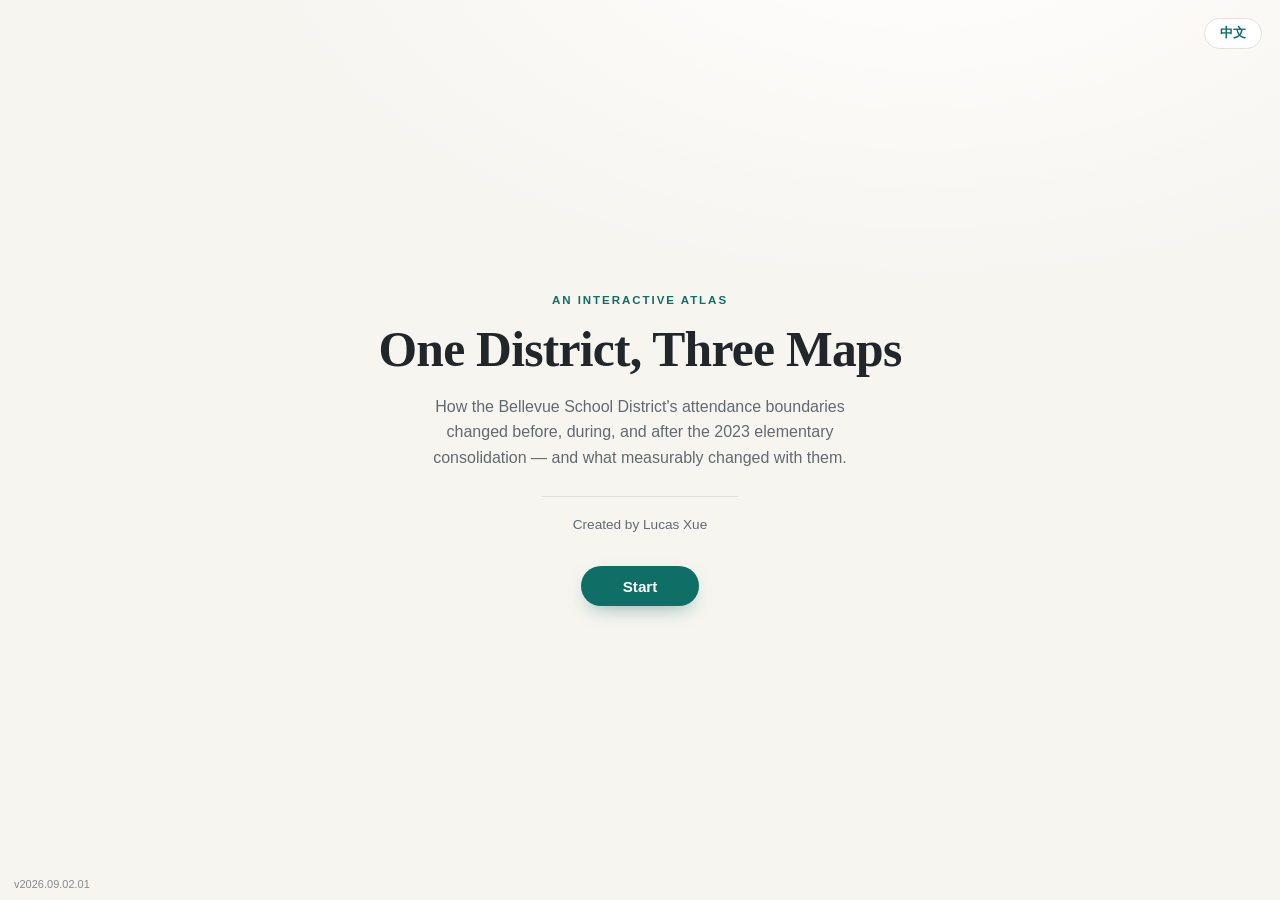
==== commit 8fa090ef: "Fix version: bump forward to v=150 (my prior push downgraded to 148 over 149) and stamp v2026.09.02." ====
--- a/index.html
+++ b/index.html
@@ -5,15 +5,15 @@
   <meta name="viewport" content="width=device-width, initial-scale=1.0" />
   <title>The 2023 Bellevue Elementary Rezoning</title>
   <meta name="description" content="An interactive map of how Bellevue School District's attendance-zone boundaries changed in 2023, and what changed with them." />
-  <link rel="stylesheet" href="vendor/maplibre-gl.css?v=148" />
-  <link rel="stylesheet" href="styles.css?v=148" />
-  <script src="vendor/maplibre-gl-csp.js?v=148"></script>
+  <link rel="stylesheet" href="vendor/maplibre-gl.css?v=150" />
+  <link rel="stylesheet" href="styles.css?v=150" />
+  <script src="vendor/maplibre-gl-csp.js?v=150"></script>
 </head>
 <body>
   <div id="map"></div>
 
   <!-- Deployed-version stamp. Bump on EVERY push: YYYY.MM.DD.NN (NN = nth push that day). -->
-  <div id="site-version" style="position:fixed;bottom:2px;left:50%;transform:translateX(-50%);z-index:6;font-size:11px;color:#2c3338;opacity:0.55;pointer-events:none;white-space:nowrap;">v2026.08.24.01</div>
+  <div id="site-version" style="position:fixed;bottom:2px;left:50%;transform:translateX(-50%);z-index:6;font-size:11px;color:#2c3338;opacity:0.55;pointer-events:none;white-space:nowrap;">v2026.09.02.01</div>
 
   <!-- More-tabs launcher, top-left -->
   <div class="tabs-launcher">
@@ -136,7 +136,7 @@
   </div>
 
   <!-- Entry screens + shared language state (injected; shown on fresh entry only) -->
-  <script src="intro.js?v=148"></script>
+  <script src="intro.js?v=150"></script>
 
   <script>
     (function () {
@@ -161,7 +161,7 @@
 
   <script>
     const MAPTILER_KEY = "z7fBe8Wbh3urlylwknlf";
-    const DATA_VER = "148";   // cache-bust the data GeoJSON when it is regenerated
+    const DATA_VER = "150";   // cache-bust the data GeoJSON when it is regenerated
 
     /* ---- in-place Chinese for all dynamic panel content ----
      * T() looks a string up in ZHD when the shared language is Chinese and
@@ -295,7 +295,7 @@
 
     if (typeof maplibregl !== "undefined") {
       // strict-CSP hosts (e.g. Railway) block blob: workers; use the same-origin worker file
-      maplibregl.setWorkerUrl("vendor/maplibre-gl-csp-worker.js?v=148");
+      maplibregl.setWorkerUrl("vendor/maplibre-gl-csp-worker.js?v=150");
     }
     if (typeof maplibregl === "undefined") {
       document.getElementById("map").innerHTML =
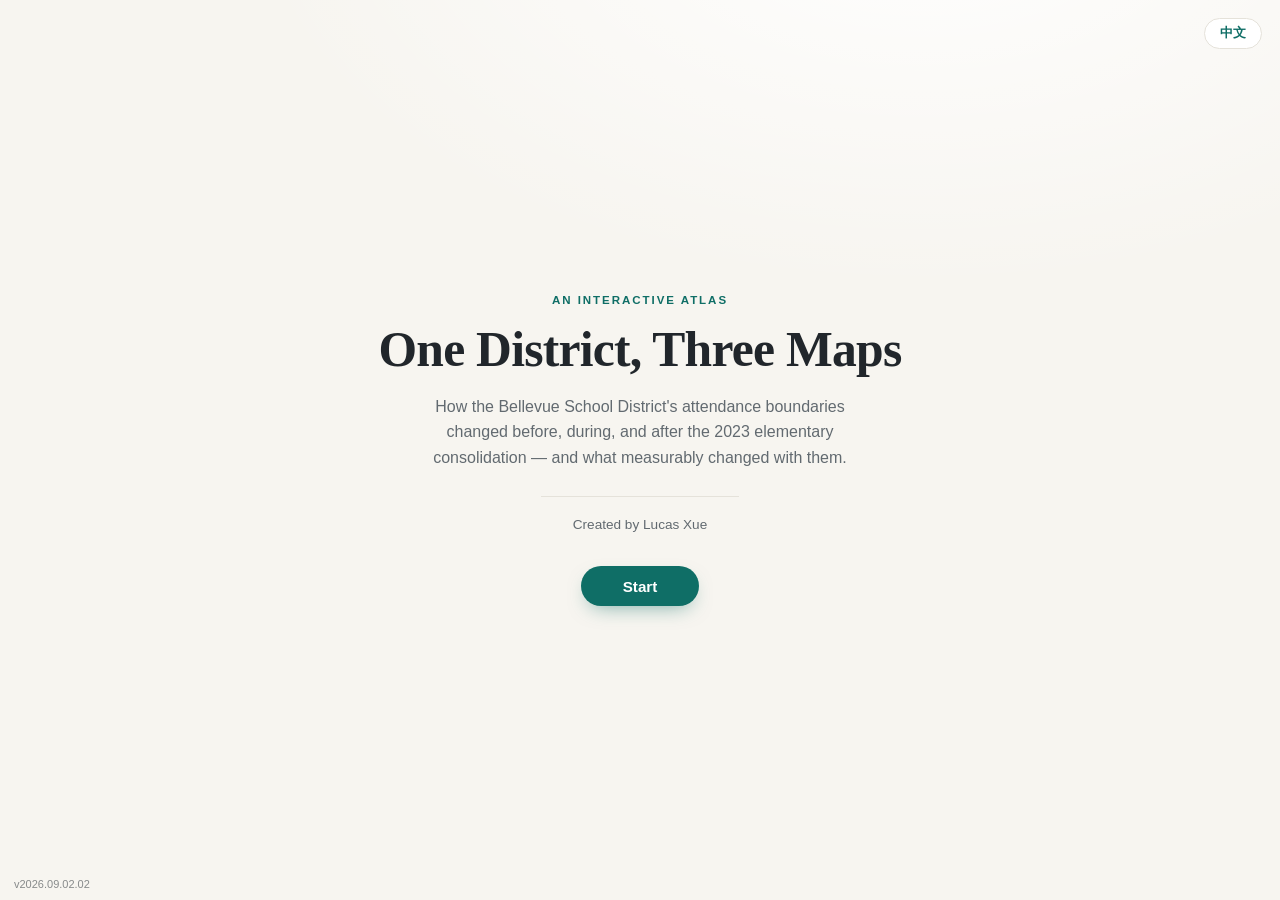
==== commit dac8b77b: "Move API keys into config.js and add a fallback key prompt Both keys were inlined in the two map pag" ====
--- a/index.html
+++ b/index.html
@@ -5,19 +5,20 @@
   <meta name="viewport" content="width=device-width, initial-scale=1.0" />
   <title>The 2023 Bellevue Elementary Rezoning</title>
   <meta name="description" content="An interactive map of how Bellevue School District's attendance-zone boundaries changed in 2023, and what changed with them." />
-  <link rel="stylesheet" href="vendor/maplibre-gl.css?v=150" />
-  <link rel="stylesheet" href="styles.css?v=150" />
-  <script src="vendor/maplibre-gl-csp.js?v=150"></script>
+  <link rel="stylesheet" href="vendor/maplibre-gl.css?v=151" />
+  <link rel="stylesheet" href="styles.css?v=151" />
+  <script src="vendor/maplibre-gl-csp.js?v=151"></script>
 </head>
 <body>
   <div id="map"></div>
 
   <!-- Deployed-version stamp. Bump on EVERY push: YYYY.MM.DD.NN (NN = nth push that day). -->
-  <div id="site-version" style="position:fixed;bottom:2px;left:50%;transform:translateX(-50%);z-index:6;font-size:11px;color:#2c3338;opacity:0.55;pointer-events:none;white-space:nowrap;">v2026.09.02.01</div>
+  <div id="site-version" style="position:fixed;bottom:2px;left:50%;transform:translateX(-50%);z-index:6;font-size:11px;color:#2c3338;opacity:0.55;pointer-events:none;white-space:nowrap;">v2026.09.02.02</div>
 
   <!-- More-tabs launcher, top-left -->
   <div class="tabs-launcher">
     <button class="tabs-btn" id="tabs-btn" aria-expanded="false" aria-haspopup="true"><span data-i18n="moretabs">More tabs</span> <span class="tabs-caret">&#9662;</span></button>
+    <button class="tabs-btn tabs-btn-tut" id="tut-btn" data-i18n="tut_btn">Tutorial</button>
     <div class="tabs-menu" id="tabs-menu" hidden>
       <a class="tabs-item tabs-link" href="changes.html" data-i18n="nav_changes">Boundary changes</a>
       <a class="tabs-item tabs-link" href="analysis.html" data-i18n="nav_analysis">Analysis</a>
@@ -136,7 +137,8 @@
   </div>
 
   <!-- Entry screens + shared language state (injected; shown on fresh entry only) -->
-  <script src="intro.js?v=150"></script>
+  <script src="intro.js?v=151"></script>
+  <script src="tutorial.js?v=151"></script>
 
   <script>
     (function () {
@@ -159,9 +161,13 @@
     })();
   </script>
 
+  <!-- API keys live in config.js: the one place to replace them (see README) -->
+  <script src="config.js?v=151"></script>
+  <script src="keys.js?v=151"></script>
+
   <script>
-    const MAPTILER_KEY = "z7fBe8Wbh3urlylwknlf";
-    const DATA_VER = "150";   // cache-bust the data GeoJSON when it is regenerated
+    const MAPTILER_KEY = window.BSD_KEYS.maptiler;
+    const DATA_VER = "151";   // cache-bust the data GeoJSON when it is regenerated
 
     /* ---- in-place Chinese for all dynamic panel content ----
      * T() looks a string up in ZHD when the shared language is Chinese and
@@ -295,7 +301,7 @@
 
     if (typeof maplibregl !== "undefined") {
       // strict-CSP hosts (e.g. Railway) block blob: workers; use the same-origin worker file
-      maplibregl.setWorkerUrl("vendor/maplibre-gl-csp-worker.js?v=150");
+      maplibregl.setWorkerUrl("vendor/maplibre-gl-csp-worker.js?v=151");
     }
     if (typeof maplibregl === "undefined") {
       document.getElementById("map").innerHTML =
@@ -2170,7 +2176,7 @@
       return best;
     }
     const kmf = d => `${uNum2(d)} ${uName()}`;
-    const ORS_KEY = "eyJvcmciOiI1YjNjZTM1OTc4NTExMTAwMDFjZjYyNDgiLCJpZCI6ImNhN2RjM2VjYzkzNDAzZTRmY2NkYjUwODM2MzdjNTRkODA1ODJiY2ZhMzM0MjQ2NGQxMzliYTc2IiwiaCI6Im11cm11cjY0In0=";
+    const ORS_KEY = window.BSD_KEYS.ors;
 
     const orsProfile = () => travelProfile === "walk" ? "foot-walking" : "driving-car";
     // One ORS matrix call: pin -> every candidate school. Returns { name: {km, min} } or null.
--- a/styles.css
+++ b/styles.css
@@ -1707,3 +1707,308 @@
 }
 .ov-d[open] summary::after { content: "collapse ▴"; }
 .ov-d .district-text { margin: 0.5rem 0 0; }
+
+/* ---- Map-tool tutorial: slideshow popup over the map (tutorial.js) ---- */
+.tabs-btn-tut { margin-left: 0.45rem; }
+
+.tut {
+  position: fixed;
+  inset: 0;
+  z-index: 55;                       /* above every panel, below the entry screens (60) */
+  background: rgba(20, 30, 40, 0.42);
+  display: flex;
+  align-items: center;
+  justify-content: center;
+  padding: 1.5rem;
+  opacity: 0;
+  transition: opacity 0.22s ease;
+}
+.tut[hidden] { display: none; }
+.tut.is-open { opacity: 1; }
+
+.tut-card {
+  width: min(640px, 100%);
+  max-height: calc(100vh - 3rem);
+  overflow-y: auto;
+  background: var(--surface);
+  border: 1px solid var(--border);
+  border-radius: 16px;
+  padding: 1.1rem 1.6rem 1.4rem;
+  box-shadow: 0 24px 60px -20px rgba(20, 30, 40, 0.5);
+  animation: introIn 0.3s ease both;
+}
+.tut-head {
+  display: flex;
+  align-items: center;
+  justify-content: space-between;
+  margin-bottom: 0.6rem;
+}
+.tut-step {
+  font-size: 0.72rem;
+  font-weight: 700;
+  letter-spacing: 0.14em;
+  text-transform: uppercase;
+  color: var(--accent);
+}
+.tut-x {
+  font: inherit;
+  font-size: 1.6rem;
+  line-height: 1;
+  color: var(--muted);
+  background: none;
+  border: none;
+  border-radius: 8px;
+  padding: 0.1rem 0.4rem;
+  margin-right: -0.4rem;
+  cursor: pointer;
+}
+.tut-x:hover { color: var(--ink); background: var(--accent-soft); }
+
+.tut-img {
+  margin: 0 0 0.9rem;
+  border: 1px solid var(--border);
+  border-radius: 10px;
+  overflow: hidden;
+  background: var(--paper);
+}
+.tut-img img { display: block; width: 100%; height: auto; }
+
+.tut-title {
+  font-family: var(--serif);
+  font-size: 1.4rem;
+  font-weight: 600;
+  margin: 0 0 0.6rem;
+}
+.tut-body { font-size: 0.93rem; line-height: 1.62; }
+.tut-body p { margin: 0 0 0.8rem; }
+.tut-body p:last-child { margin-bottom: 0; }
+
+.tut-foot {
+  display: flex;
+  align-items: center;
+  justify-content: space-between;
+  gap: 1rem;
+  margin-top: 1.2rem;
+  padding-top: 0.9rem;
+  border-top: 1px solid var(--border);
+}
+.tut-dots { display: flex; gap: 0.35rem; flex-wrap: wrap; }
+.tut-dot {
+  width: 8px;
+  height: 8px;
+  padding: 0;
+  border: none;
+  border-radius: 50%;
+  background: var(--border);
+  cursor: pointer;
+}
+.tut-dot:hover { background: var(--muted); }
+.tut-dot.is-on { background: var(--accent); }
+.tut-nav { display: flex; gap: 0.5rem; }
+.tut-btn {
+  font: inherit;
+  font-weight: 600;
+  font-size: 0.88rem;
+  color: #fff;
+  background: var(--accent);
+  border: 1px solid var(--accent);
+  border-radius: 999px;
+  padding: 0.5rem 1.35rem;
+  cursor: pointer;
+}
+.tut-btn:hover { background: #0c5b55; }
+.tut-btn.ghost { color: var(--accent); background: var(--surface); border-color: var(--border); }
+.tut-btn.ghost:hover { background: var(--accent-soft); }
+.tut-btn:disabled, .tut-btn:disabled:hover { opacity: 0.4; cursor: default; background: var(--surface); }
+
+@media (max-width: 640px) {
+  .tut { padding: 0.9rem; }
+  .tut-card { padding: 0.9rem 1.1rem 1.1rem; }
+  .tut-title { font-size: 1.2rem; }
+  .tut-foot { flex-direction: column; align-items: stretch; }
+  .tut-nav { justify-content: flex-end; }
+}
+
+/* ---- Fallback API-key prompt + warning badge (keys.js) ---- */
+.keyw {
+  position: fixed;
+  inset: 0;
+  z-index: 70;                       /* above the entry screens (60) and tutorial (55) */
+  background: rgba(20, 30, 40, 0.5);
+  display: flex;
+  align-items: center;
+  justify-content: center;
+  padding: 1.5rem;
+  opacity: 0;
+  transition: opacity 0.2s ease;
+}
+.keyw[hidden] { display: none; }
+.keyw.is-open { opacity: 1; }
+
+.keyw-card {
+  position: relative;
+  width: min(600px, 100%);
+  max-height: calc(100vh - 3rem);
+  overflow-y: auto;
+  background: var(--surface);
+  border: 1px solid var(--border);
+  border-radius: 16px;
+  padding: 1.5rem 1.7rem 1.4rem;
+  box-shadow: 0 24px 60px -20px rgba(20, 30, 40, 0.55);
+  animation: introIn 0.3s ease both;
+}
+.keyw-x {
+  position: absolute;
+  top: 0.7rem;
+  right: 0.8rem;
+  font: inherit;
+  font-size: 1.6rem;
+  line-height: 1;
+  color: var(--muted);
+  background: none;
+  border: none;
+  border-radius: 8px;
+  padding: 0.1rem 0.4rem;
+  cursor: pointer;
+}
+.keyw-x:hover { color: var(--ink); background: var(--accent-soft); }
+
+.keyw-kicker {
+  text-transform: uppercase;
+  letter-spacing: 0.15em;
+  font-size: 0.7rem;
+  font-weight: 700;
+  color: #b06a1f;
+  margin: 0 0 0.5rem;
+}
+.keyw-title {
+  font-family: var(--serif);
+  font-size: 1.4rem;
+  font-weight: 600;
+  margin: 0 0 0.6rem;
+  padding-right: 1.6rem;
+}
+.keyw-lede { font-size: 0.92rem; line-height: 1.6; margin: 0 0 1.1rem; }
+
+.keyw-svc {
+  border: 1px solid var(--border);
+  border-radius: 12px;
+  padding: 0.9rem 1rem;
+  margin-bottom: 0.8rem;
+  background: var(--paper);
+}
+.keyw-svc-head { display: flex; align-items: baseline; gap: 0.55rem; flex-wrap: wrap; }
+.keyw-tag {
+  font-size: 0.78rem;
+  font-weight: 700;
+  color: var(--accent);
+  background: var(--accent-soft);
+  border-radius: 999px;
+  padding: 0.15rem 0.6rem;
+  white-space: nowrap;
+}
+.keyw-what { font-size: 0.85rem; color: var(--muted); line-height: 1.5; }
+.keyw-note { font-size: 0.85rem; line-height: 1.55; margin: 0.5rem 0 0.7rem; color: var(--muted); }
+.keyw-note.keyw-bad { color: #a3341f; }
+
+.keyw-row { display: flex; gap: 0.45rem; }
+.keyw-row input {
+  flex: 1 1 auto;
+  min-width: 0;
+  font: inherit;
+  font-size: 0.85rem;
+  color: var(--ink);
+  background: var(--surface);
+  border: 1px solid var(--border);
+  border-radius: 8px;
+  padding: 0.45rem 0.65rem;
+}
+.keyw-row input:focus { outline: 2px solid var(--accent-soft); border-color: var(--accent); }
+.keyw-save {
+  font: inherit;
+  font-weight: 600;
+  font-size: 0.85rem;
+  color: #fff;
+  background: var(--accent);
+  border: 1px solid var(--accent);
+  border-radius: 8px;
+  padding: 0.45rem 1.1rem;
+  cursor: pointer;
+  white-space: nowrap;
+}
+.keyw-save:hover { background: #0c5b55; }
+.keyw-save:disabled { opacity: 0.65; cursor: default; }
+.keyw-get {
+  display: inline-block;
+  margin-top: 0.55rem;
+  font-size: 0.82rem;
+  font-weight: 600;
+  color: var(--accent);
+  text-decoration: none;
+}
+.keyw-get:hover { text-decoration: underline; }
+
+.keyw-fine {
+  font-size: 0.82rem;
+  line-height: 1.55;
+  color: var(--muted);
+  margin: 1rem 0 0;
+  padding-top: 0.8rem;
+  border-top: 1px solid var(--border);
+}
+.keyw-skip {
+  display: block;
+  margin: 0.9rem auto 0;
+  font: inherit;
+  font-size: 0.85rem;
+  font-weight: 600;
+  color: var(--muted);
+  background: none;
+  border: none;
+  padding: 0.3rem 0.6rem;
+  cursor: pointer;
+  text-decoration: underline;
+}
+.keyw-skip:hover { color: var(--ink); }
+
+/* the badge left behind when the dialog is dismissed */
+.keyw-warn {
+  position: fixed;
+  top: 1rem;
+  left: 50%;
+  transform: translateX(-50%);
+  z-index: 54;
+  display: flex;
+  align-items: center;
+  gap: 0.5rem;
+  max-width: calc(100vw - 2rem);
+  font: inherit;
+  font-size: 0.84rem;
+  font-weight: 600;
+  color: #7a3d10;
+  background: #fdf3e2;
+  border: 1px solid #f0d9ae;
+  border-radius: 999px;
+  padding: 0.45rem 0.7rem 0.45rem 0.85rem;
+  cursor: pointer;
+  box-shadow: 0 10px 26px -12px rgba(20, 30, 40, 0.4);
+}
+.keyw-warn[hidden] { display: none; }
+.keyw-warn:hover { background: #fbead0; }
+.keyw-warn-i { font-size: 0.95rem; line-height: 1; }
+.keyw-warn-t { overflow: hidden; text-overflow: ellipsis; white-space: nowrap; }
+.keyw-warn-fix {
+  font-size: 0.78rem;
+  color: #fff;
+  background: #b06a1f;
+  border-radius: 999px;
+  padding: 0.15rem 0.6rem;
+  white-space: nowrap;
+}
+
+@media (max-width: 640px) {
+  .keyw { padding: 0.9rem; }
+  .keyw-card { padding: 1.2rem 1.1rem 1.1rem; }
+  .keyw-row { flex-direction: column; }
+  .keyw-warn { font-size: 0.78rem; }
+}
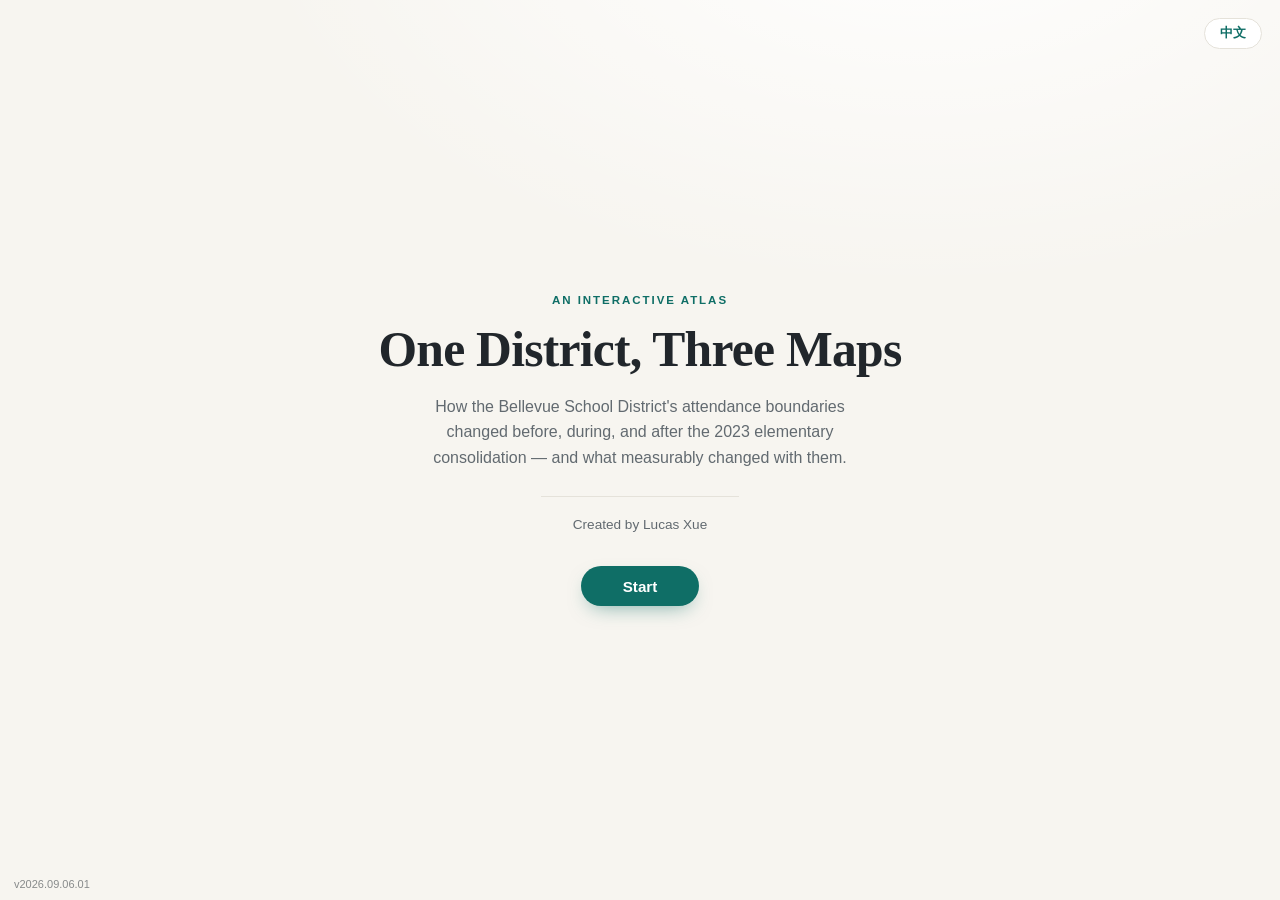
==== commit 6c52729e: "Fix district M weighting; quote closed-school enrollment on the K-5 basis M (mutual information) was" ====
--- a/index.html
+++ b/index.html
@@ -13,7 +13,7 @@
   <div id="map"></div>
 
   <!-- Deployed-version stamp. Bump on EVERY push: YYYY.MM.DD.NN (NN = nth push that day). -->
-  <div id="site-version" style="position:fixed;bottom:2px;left:50%;transform:translateX(-50%);z-index:6;font-size:11px;color:#2c3338;opacity:0.55;pointer-events:none;white-space:nowrap;">v2026.09.02.02</div>
+  <div id="site-version" style="position:fixed;bottom:2px;left:50%;transform:translateX(-50%);z-index:6;font-size:11px;color:#2c3338;opacity:0.55;pointer-events:none;white-space:nowrap;">v2026.09.06.01</div>
 
   <!-- More-tabs launcher, top-left -->
   <div class="tabs-launcher">
@@ -167,7 +167,7 @@
 
   <script>
     const MAPTILER_KEY = window.BSD_KEYS.maptiler;
-    const DATA_VER = "151";   // cache-bust the data GeoJSON when it is regenerated
+    const DATA_VER = "152";   // cache-bust the data GeoJSON when it is regenerated
 
     /* ---- in-place Chinese for all dynamic panel content ----
      * T() looks a string up in ZHD when the shared language is Chinese and
@@ -1632,13 +1632,13 @@
         ? `<dl>` +
           `<dt>相异指数（D）</dt><dd>比较白人与非白人。一个组别中需要换校的比例，换完后各校才会完全均匀。0 = 完全均匀，1 = 完全分离。</dd>` +
           `<dt>熵指数（Theil's H）</dt><dd>同时使用全部六个族裔组别。平均而言每所学校比全学区整体少多少多样性。0 = 每所学校与学区一致，1 = 完全分离。</dd>` +
-          `<dt>互信息指数（M）</dt><dd>各分区构成差距在全学区的汇总——按学龄儿童加权的各分区构成差距平均值（见任一分区面板）。它是熵指数 Theil's H 的未归一化形式（H = M ÷ 全学区多样性）——所以单个分区看&ldquo;构成差距&rdquo;，全学区看 M。0 = 每个分区都与学区一致。仅按居住地计算。</dd>` +
+          `<dt>互信息指数（M）</dt><dd>各分区构成差距在全学区的汇总——按各分区居民人口加权的各分区构成差距平均值（见任一分区面板）。它是熵指数 Theil's H 的未归一化形式（H = M ÷ 全学区多样性）——所以单个分区看&ldquo;构成差距&rdquo;，全学区看 M。0 = 每个分区都与学区一致。仅按居住地计算。</dd>` +
           `<dt>两种口径</dt><dd><b>实际就读</b> = 谁在每所划片学校就读（NCES 各时期最后一学年），是包含转学和项目安置的真实结果。<b>居住</b> = 谁住在每个分区内（固定的 2020 年普查人口），即仅凭边界线会产生的结果。两者之差就是选校、转学和项目的效应。</dd>` +
           `<dt>注意</dt><dd>不含选校制学校（它们不是分区单位）。中学每学段只有 4–5 所学校，细小的差别没有意义。每个时期都在其自己的边界和学校名单上计算——用左上角的时期按钮切换即可前后对比；初中和高中的边界从未变化，因此其居住口径数值各时期相同。</dd></dl>`
         : `<dl>` +
           `<dt>Dissimilarity index (D)</dt><dd>Compares White vs non-White. The share of one group that would have to change schools for a perfectly even spread. 0 = perfectly even, 1 = totally separate.</dd>` +
           `<dt>Theil's H (entropy index)</dt><dd>Uses all six race groups at once. How much less diverse the average school is than the district overall. 0 = every school mirrors the district, 1 = total separation.</dd>` +
-          `<dt>Mutual Information index (M)</dt><dd>The district-wide roll-up of the zone mix gaps &mdash; the child-weighted average of every zone's mix gap (see any zone panel). It is the un-normalized form of Theil's H (H = M &divide; the district's diversity), so a single zone shows a &ldquo;mix gap&rdquo; and the district shows M. 0 = every zone mirrors the district. Residential only.</dd>` +
+          `<dt>Mutual Information index (M)</dt><dd>The district-wide roll-up of the zone mix gaps &mdash; the population-weighted average of every zone's mix gap (see any zone panel). It is the un-normalized form of Theil's H (H = M &divide; the district's diversity), so a single zone shows a &ldquo;mix gap&rdquo; and the district shows M. 0 = every zone mirrors the district. Residential only.</dd>` +
           `<dt>Two bases</dt><dd><b>Actual enrollment</b> = who attends each zoned school (NCES, each era's final school year), the real outcome, including transfers and program placements. <b>Residential</b> = who lives inside each zone (the fixed 2020 Census population), what the boundary lines alone would produce. The gap between them is the effect of choice, transfers, and programs.</dd>` +
           `<dt>Caveats</dt><dd>Choice schools excluded (not zone units). With few schools per level (4-5 at secondary), small differences are not meaningful. Each era is computed on its own boundaries and school set &mdash; switch eras (top left) to compare before and after; middle- and high-school boundaries never changed, so their residential values are identical in every era.</dd></dl>`;
       const zf = DATA.levels[activeLevel].zones.features;
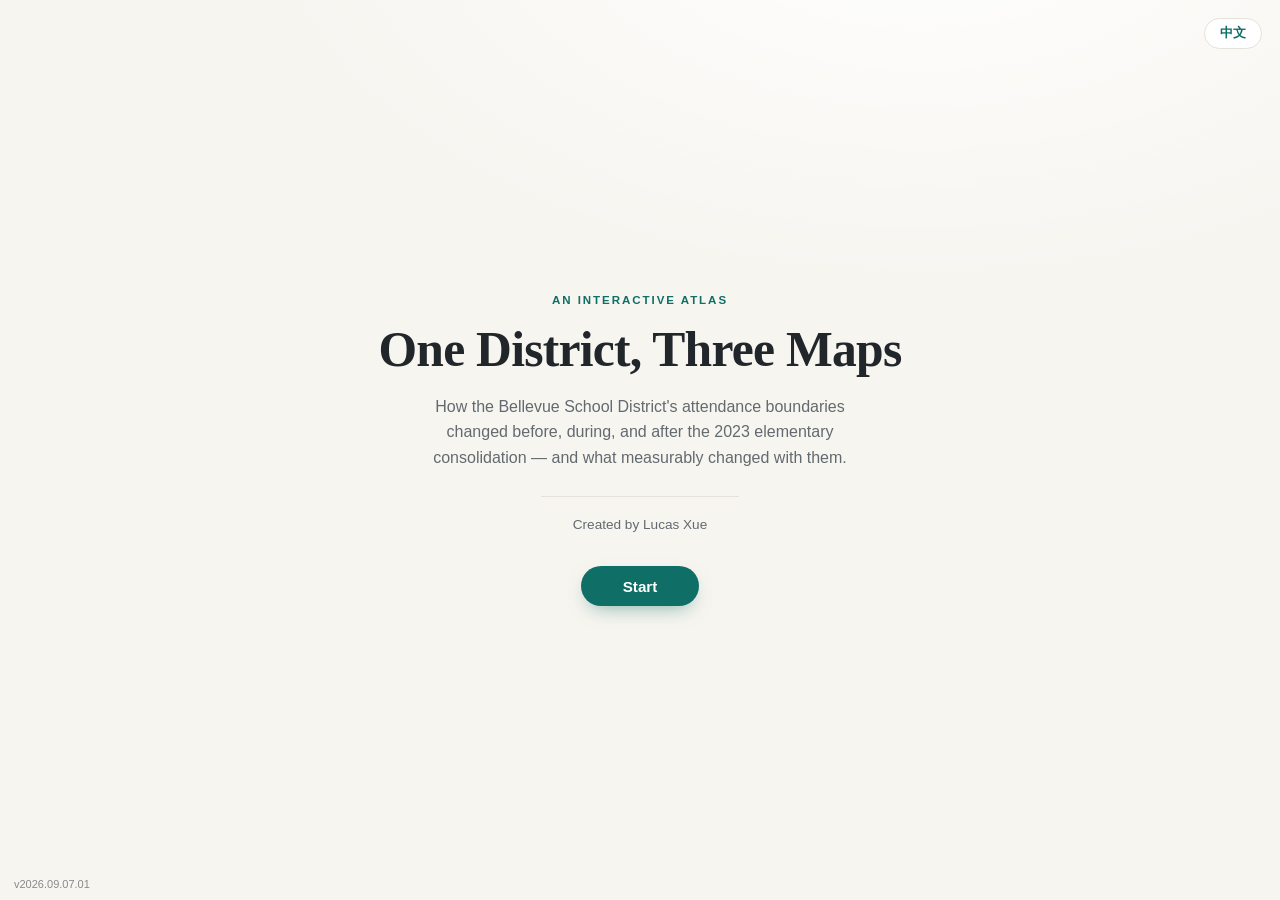
==== commit 50c00bbd: "Recapture the Analysis maps with the scale baked in All twelve Analysis-page maps were stale: the co" ====
--- a/index.html
+++ b/index.html
@@ -5,15 +5,15 @@
   <meta name="viewport" content="width=device-width, initial-scale=1.0" />
   <title>The 2023 Bellevue Elementary Rezoning</title>
   <meta name="description" content="An interactive map of how Bellevue School District's attendance-zone boundaries changed in 2023, and what changed with them." />
-  <link rel="stylesheet" href="vendor/maplibre-gl.css?v=151" />
-  <link rel="stylesheet" href="styles.css?v=151" />
-  <script src="vendor/maplibre-gl-csp.js?v=151"></script>
+  <link rel="stylesheet" href="vendor/maplibre-gl.css?v=152" />
+  <link rel="stylesheet" href="styles.css?v=152" />
+  <script src="vendor/maplibre-gl-csp.js?v=152"></script>
 </head>
 <body>
   <div id="map"></div>
 
   <!-- Deployed-version stamp. Bump on EVERY push: YYYY.MM.DD.NN (NN = nth push that day). -->
-  <div id="site-version" style="position:fixed;bottom:2px;left:50%;transform:translateX(-50%);z-index:6;font-size:11px;color:#2c3338;opacity:0.55;pointer-events:none;white-space:nowrap;">v2026.09.06.01</div>
+  <div id="site-version" style="position:fixed;bottom:2px;left:50%;transform:translateX(-50%);z-index:6;font-size:11px;color:#2c3338;opacity:0.55;pointer-events:none;white-space:nowrap;">v2026.09.07.01</div>
 
   <!-- More-tabs launcher, top-left -->
   <div class="tabs-launcher">
@@ -137,8 +137,8 @@
   </div>
 
   <!-- Entry screens + shared language state (injected; shown on fresh entry only) -->
-  <script src="intro.js?v=151"></script>
-  <script src="tutorial.js?v=151"></script>
+  <script src="intro.js?v=152"></script>
+  <script src="tutorial.js?v=152"></script>
 
   <script>
     (function () {
@@ -162,8 +162,8 @@
   </script>
 
   <!-- API keys live in config.js: the one place to replace them (see README) -->
-  <script src="config.js?v=151"></script>
-  <script src="keys.js?v=151"></script>
+  <script src="config.js?v=152"></script>
+  <script src="keys.js?v=152"></script>
 
   <script>
     const MAPTILER_KEY = window.BSD_KEYS.maptiler;
@@ -301,7 +301,7 @@
 
     if (typeof maplibregl !== "undefined") {
       // strict-CSP hosts (e.g. Railway) block blob: workers; use the same-origin worker file
-      maplibregl.setWorkerUrl("vendor/maplibre-gl-csp-worker.js?v=151");
+      maplibregl.setWorkerUrl("vendor/maplibre-gl-csp-worker.js?v=152");
     }
     if (typeof maplibregl === "undefined") {
       document.getElementById("map").innerHTML =
--- a/styles.css
+++ b/styles.css
@@ -1491,22 +1491,8 @@
 .an-impact:not([open]) .an-impact-head { margin-bottom: 0; }
 summary.an-impact-head:hover h3 { color: var(--accent); }
 
-/* gradient scale overlaid on the map's lower-left corner */
+/* map figures: the color scale is baked into the image itself */
 .an-map-wrap { position: relative; }
-.an-scale {
-  display: block;
-  position: absolute;
-  left: 0.65rem;
-  bottom: 0.65rem;
-  width: auto !important;
-  max-width: 42%;
-  background: rgba(255, 255, 255, 0.93);
-  padding: 5px 7px;
-  border: 1px solid var(--border) !important;
-  border-radius: 8px !important;
-  box-shadow: 0 2px 10px -4px rgba(20, 30, 40, 0.45);
-  margin: 0;
-}
 
 /* §4: exhibits + live scatter */
 .an-h3 {
@@ -2012,3 +1998,22 @@
   .keyw-row { flex-direction: column; }
   .keyw-warn { font-size: 0.78rem; }
 }
+
+/* a miniature of the panel's round info button, for use inline in tutorial text */
+.tut-i {
+  display: inline-flex;
+  align-items: center;
+  justify-content: center;
+  width: 19px;
+  height: 19px;
+  border-radius: 50%;
+  border: 1px solid var(--border);
+  background: var(--surface);
+  color: var(--muted);
+  font-family: var(--serif);
+  font-style: italic;
+  font-weight: 700;
+  font-size: 0.78rem;
+  line-height: 1;
+  vertical-align: -0.35em;
+}
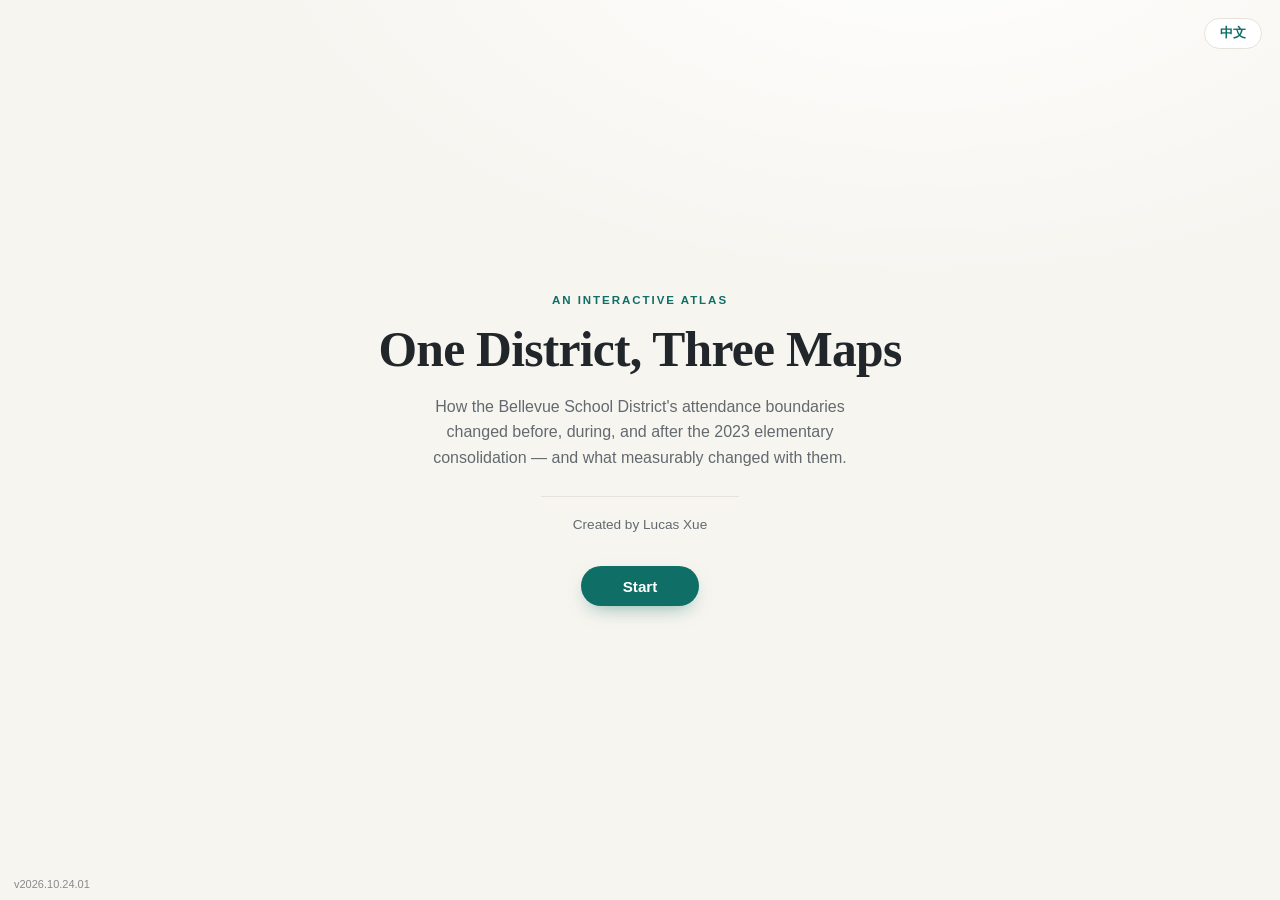
==== commit a216691f: "Remove the intro acknowledgement; add GitHub Pages as a backup host The "Before you start" notice no" ====
--- a/index.html
+++ b/index.html
@@ -5,15 +5,15 @@
   <meta name="viewport" content="width=device-width, initial-scale=1.0" />
   <title>The 2023 Bellevue Elementary Rezoning</title>
   <meta name="description" content="An interactive map of how Bellevue School District's attendance-zone boundaries changed in 2023, and what changed with them." />
-  <link rel="stylesheet" href="vendor/maplibre-gl.css?v=152" />
-  <link rel="stylesheet" href="styles.css?v=152" />
-  <script src="vendor/maplibre-gl-csp.js?v=152"></script>
+  <link rel="stylesheet" href="vendor/maplibre-gl.css?v=153" />
+  <link rel="stylesheet" href="styles.css?v=153" />
+  <script src="vendor/maplibre-gl-csp.js?v=153"></script>
 </head>
 <body>
   <div id="map"></div>
 
   <!-- Deployed-version stamp. Bump on EVERY push: YYYY.MM.DD.NN (NN = nth push that day). -->
-  <div id="site-version" style="position:fixed;bottom:2px;left:50%;transform:translateX(-50%);z-index:6;font-size:11px;color:#2c3338;opacity:0.55;pointer-events:none;white-space:nowrap;">v2026.09.07.01</div>
+  <div id="site-version" style="position:fixed;bottom:2px;left:50%;transform:translateX(-50%);z-index:6;font-size:11px;color:#2c3338;opacity:0.55;pointer-events:none;white-space:nowrap;">v2026.10.24.01</div>
 
   <!-- More-tabs launcher, top-left -->
   <div class="tabs-launcher">
@@ -137,8 +137,8 @@
   </div>
 
   <!-- Entry screens + shared language state (injected; shown on fresh entry only) -->
-  <script src="intro.js?v=152"></script>
-  <script src="tutorial.js?v=152"></script>
+  <script src="intro.js?v=153"></script>
+  <script src="tutorial.js?v=153"></script>
 
   <script>
     (function () {
@@ -162,8 +162,8 @@
   </script>
 
   <!-- API keys live in config.js: the one place to replace them (see README) -->
-  <script src="config.js?v=152"></script>
-  <script src="keys.js?v=152"></script>
+  <script src="config.js?v=153"></script>
+  <script src="keys.js?v=153"></script>
 
   <script>
     const MAPTILER_KEY = window.BSD_KEYS.maptiler;
@@ -301,7 +301,7 @@
 
     if (typeof maplibregl !== "undefined") {
       // strict-CSP hosts (e.g. Railway) block blob: workers; use the same-origin worker file
-      maplibregl.setWorkerUrl("vendor/maplibre-gl-csp-worker.js?v=152");
+      maplibregl.setWorkerUrl("vendor/maplibre-gl-csp-worker.js?v=153");
     }
     if (typeof maplibregl === "undefined") {
       document.getElementById("map").innerHTML =
